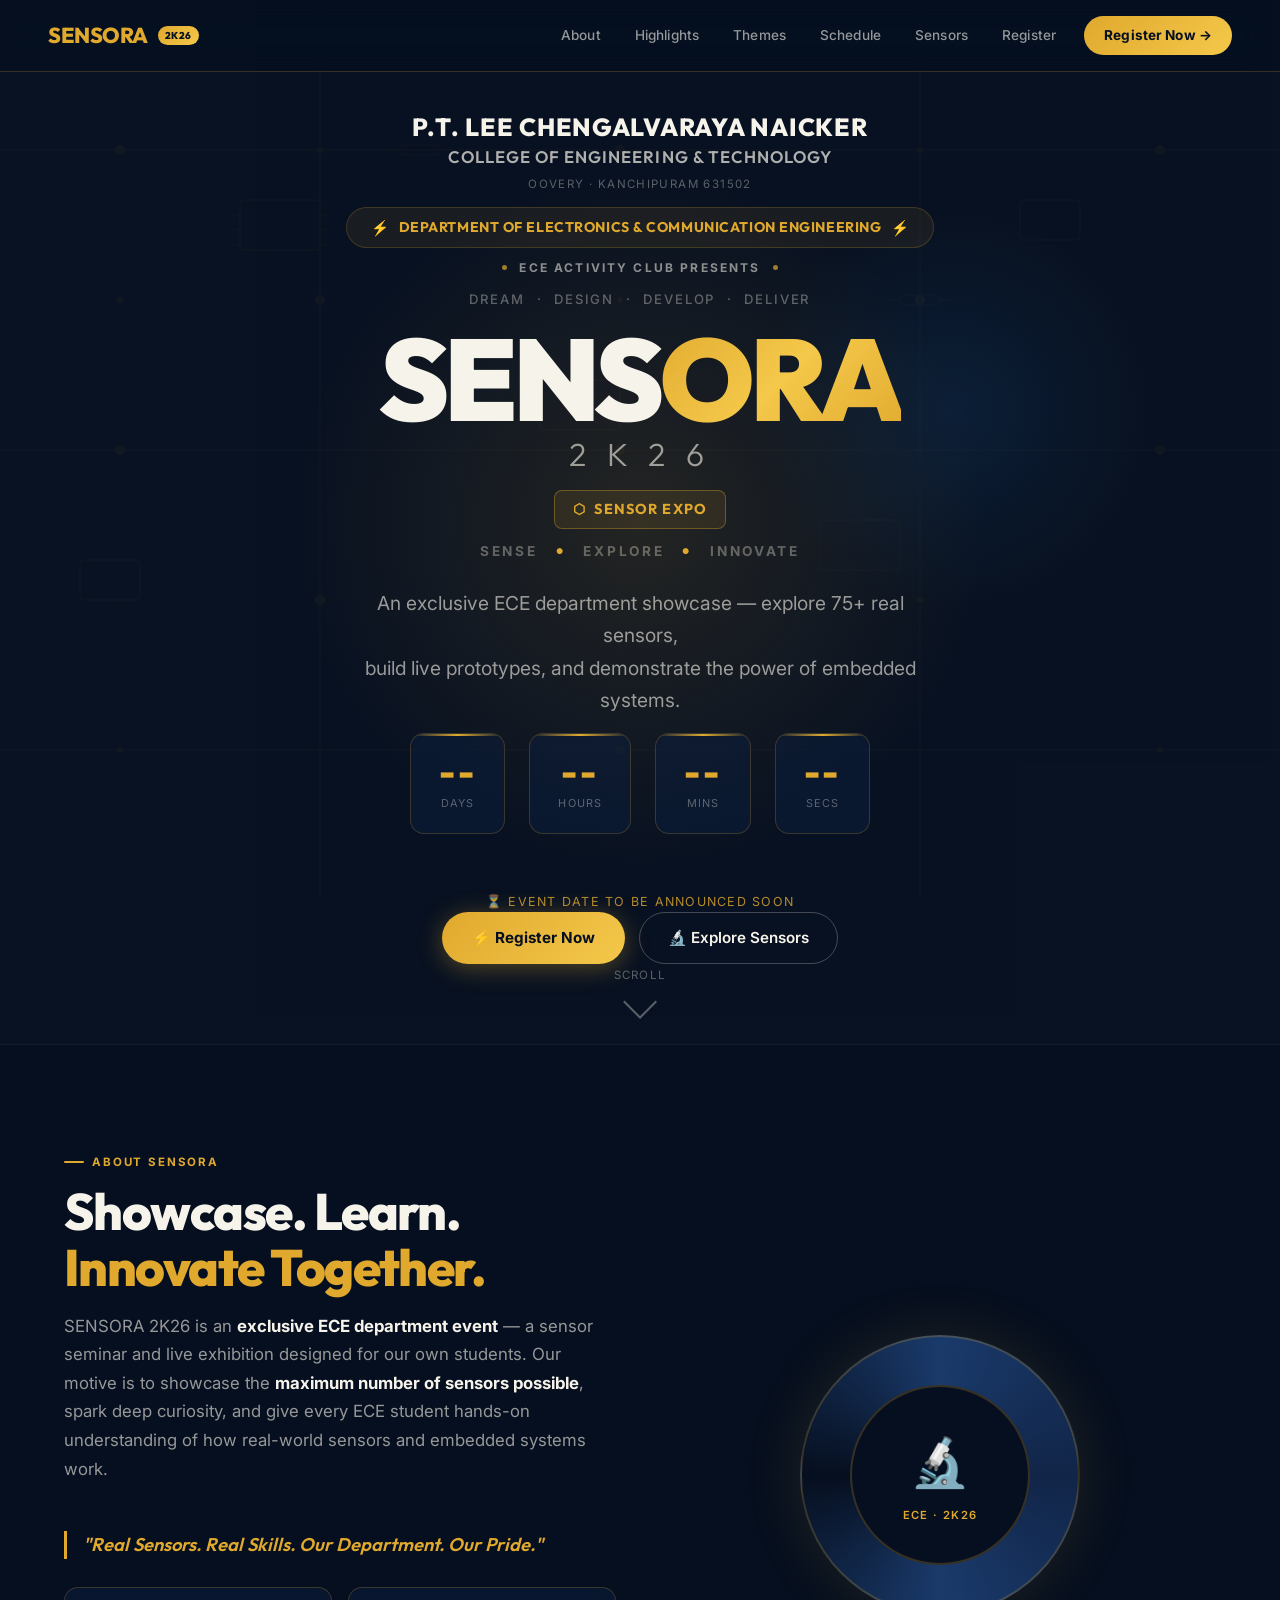
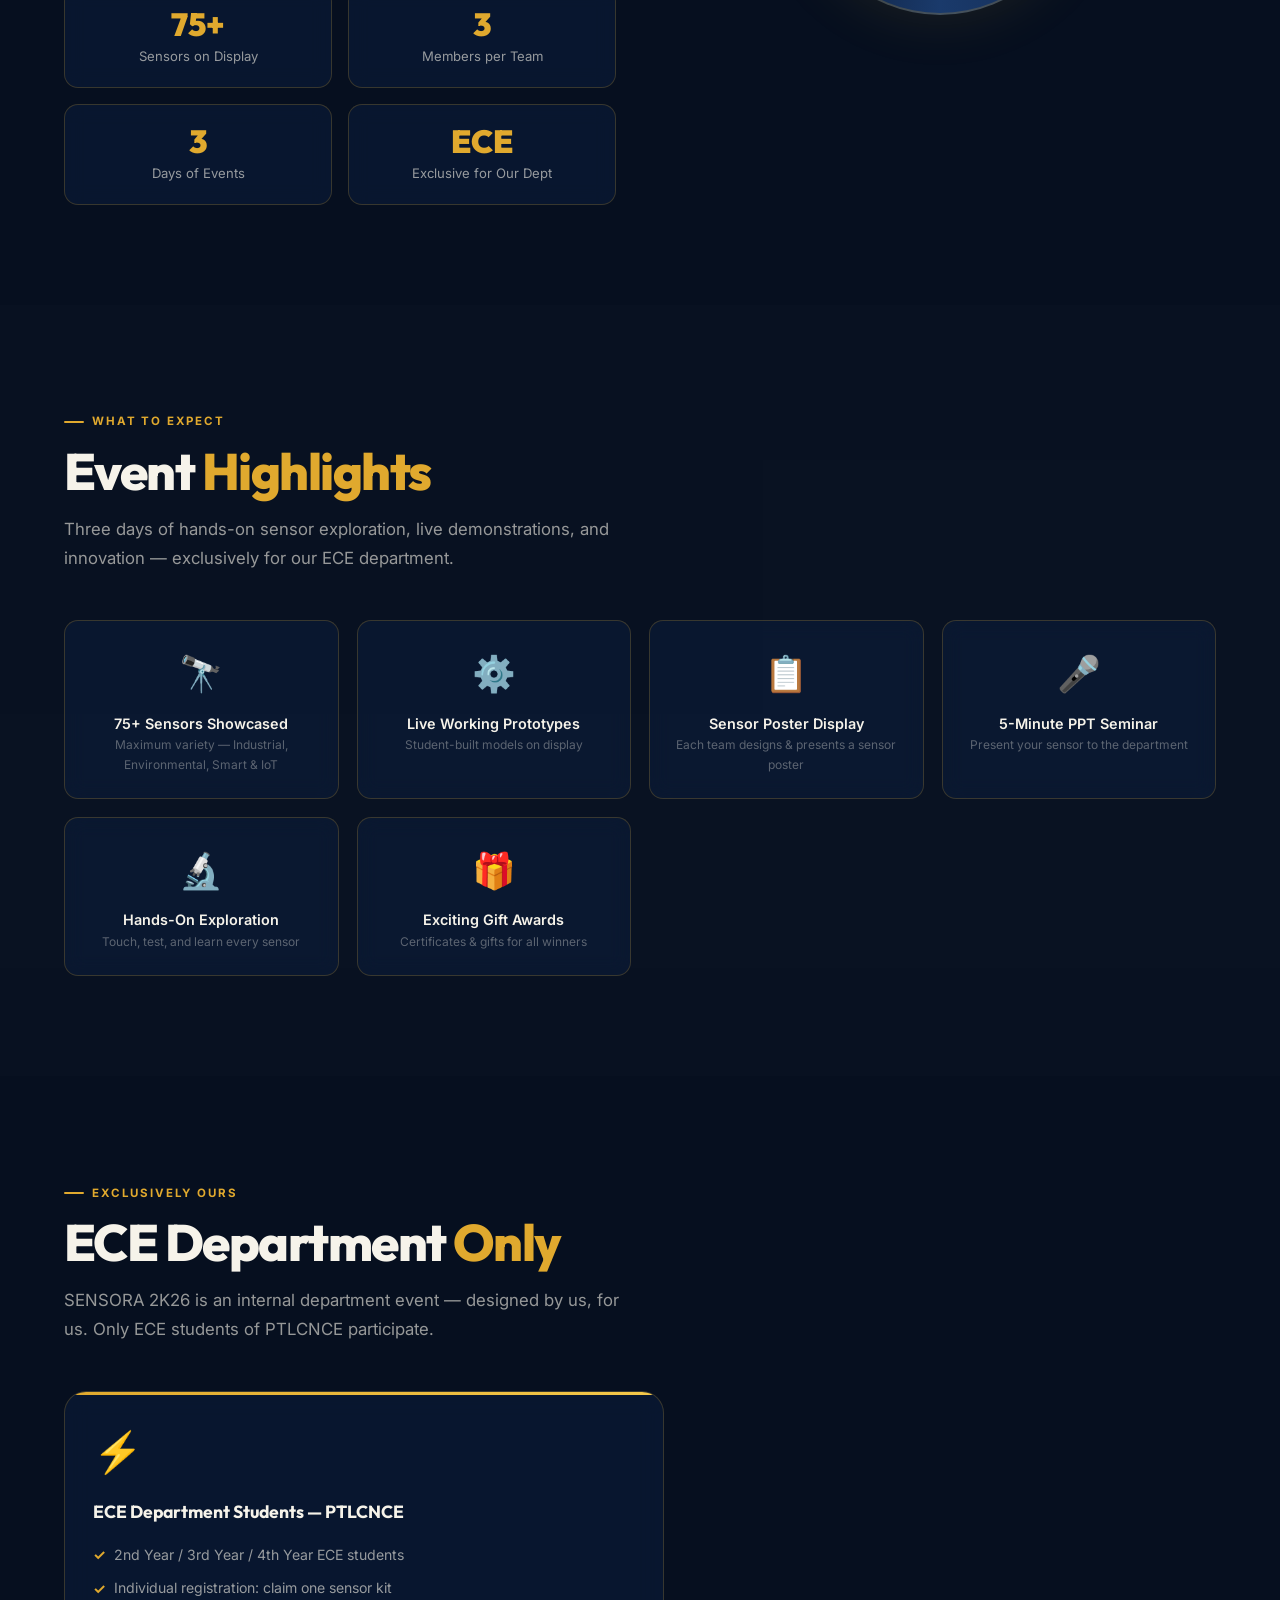
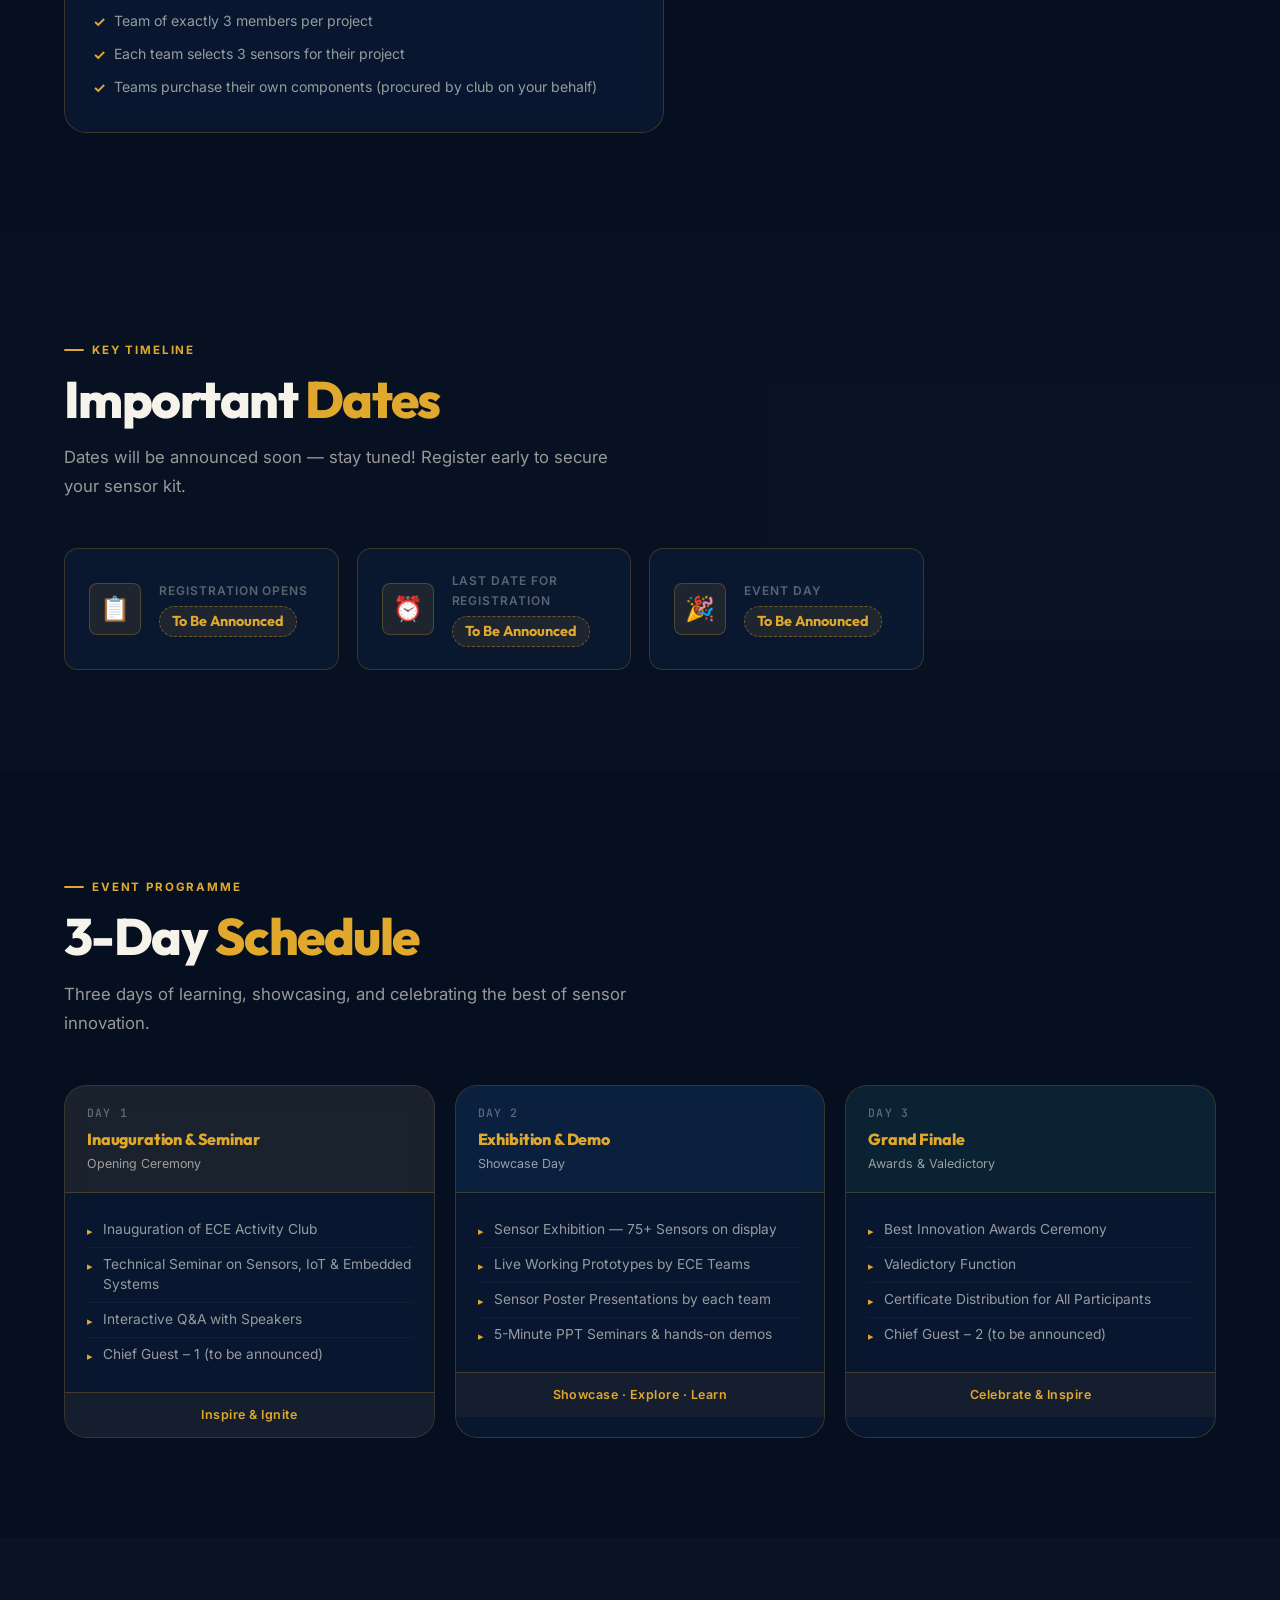
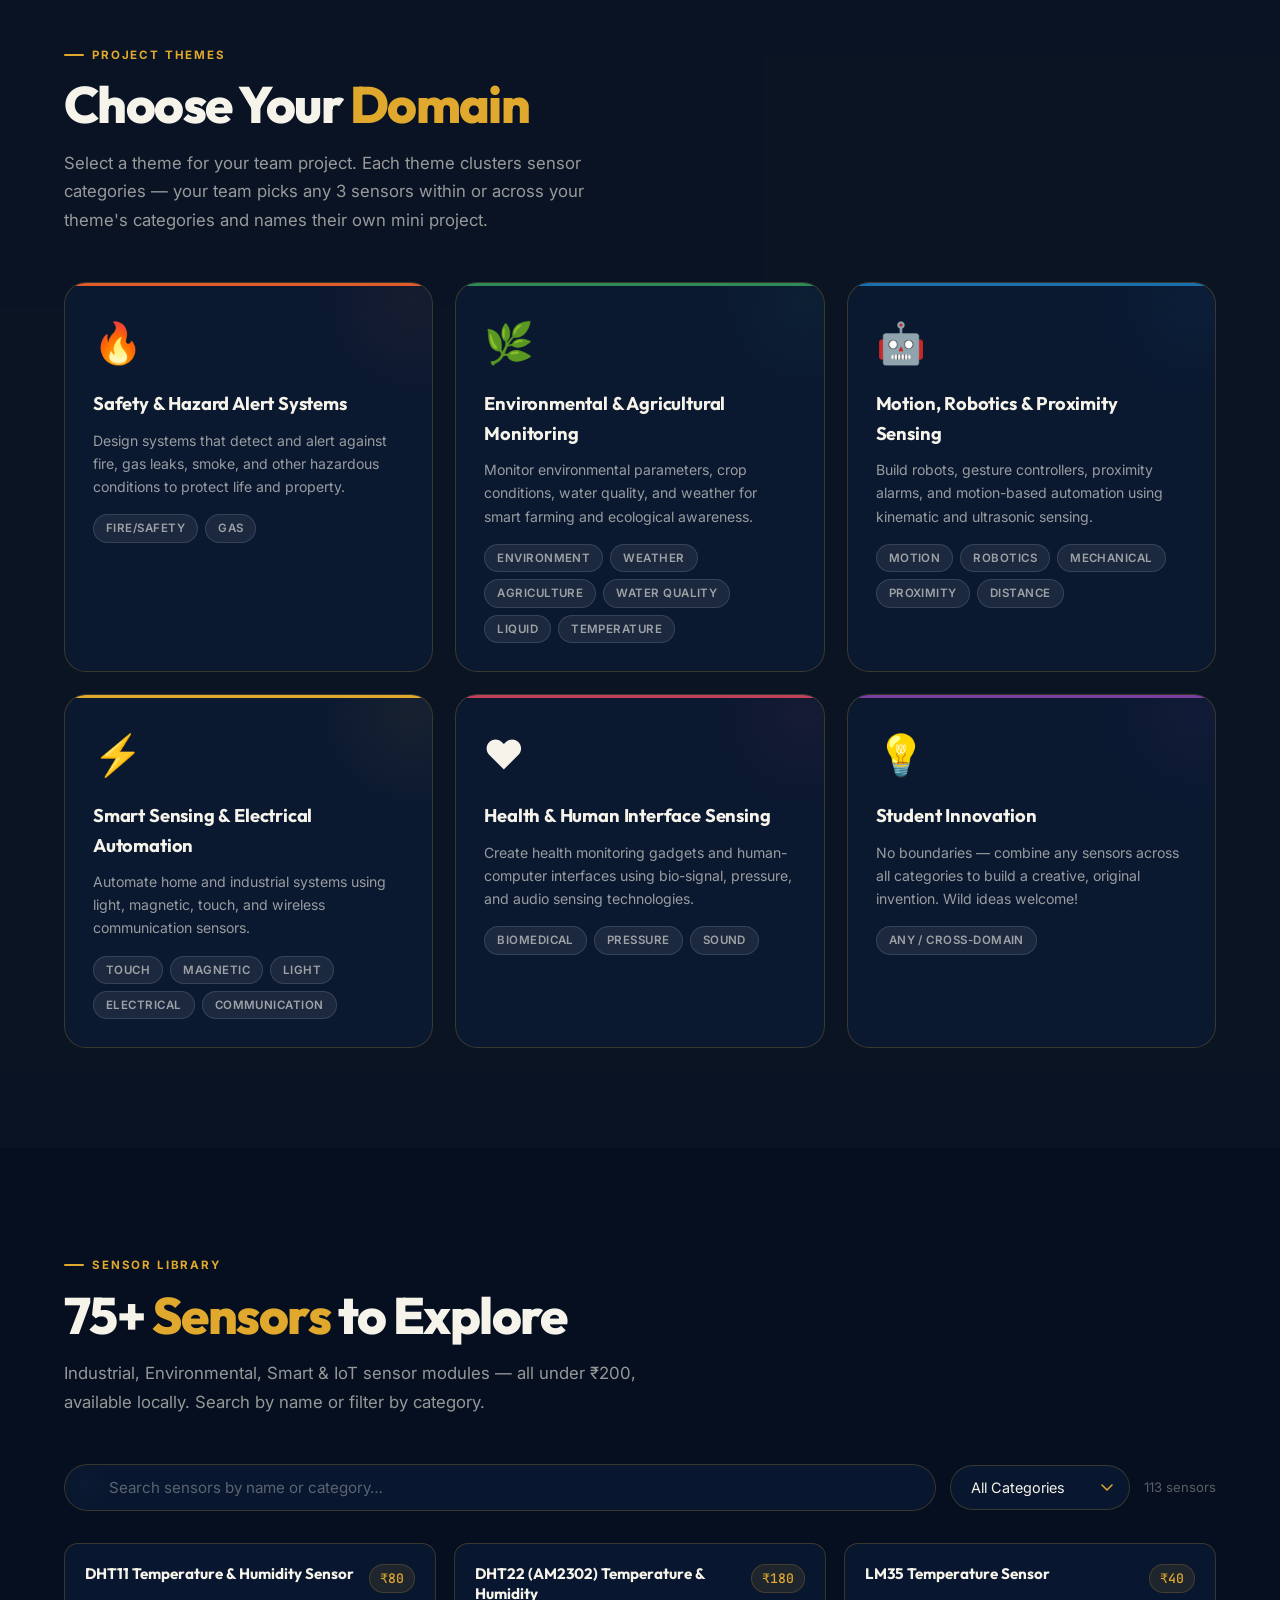
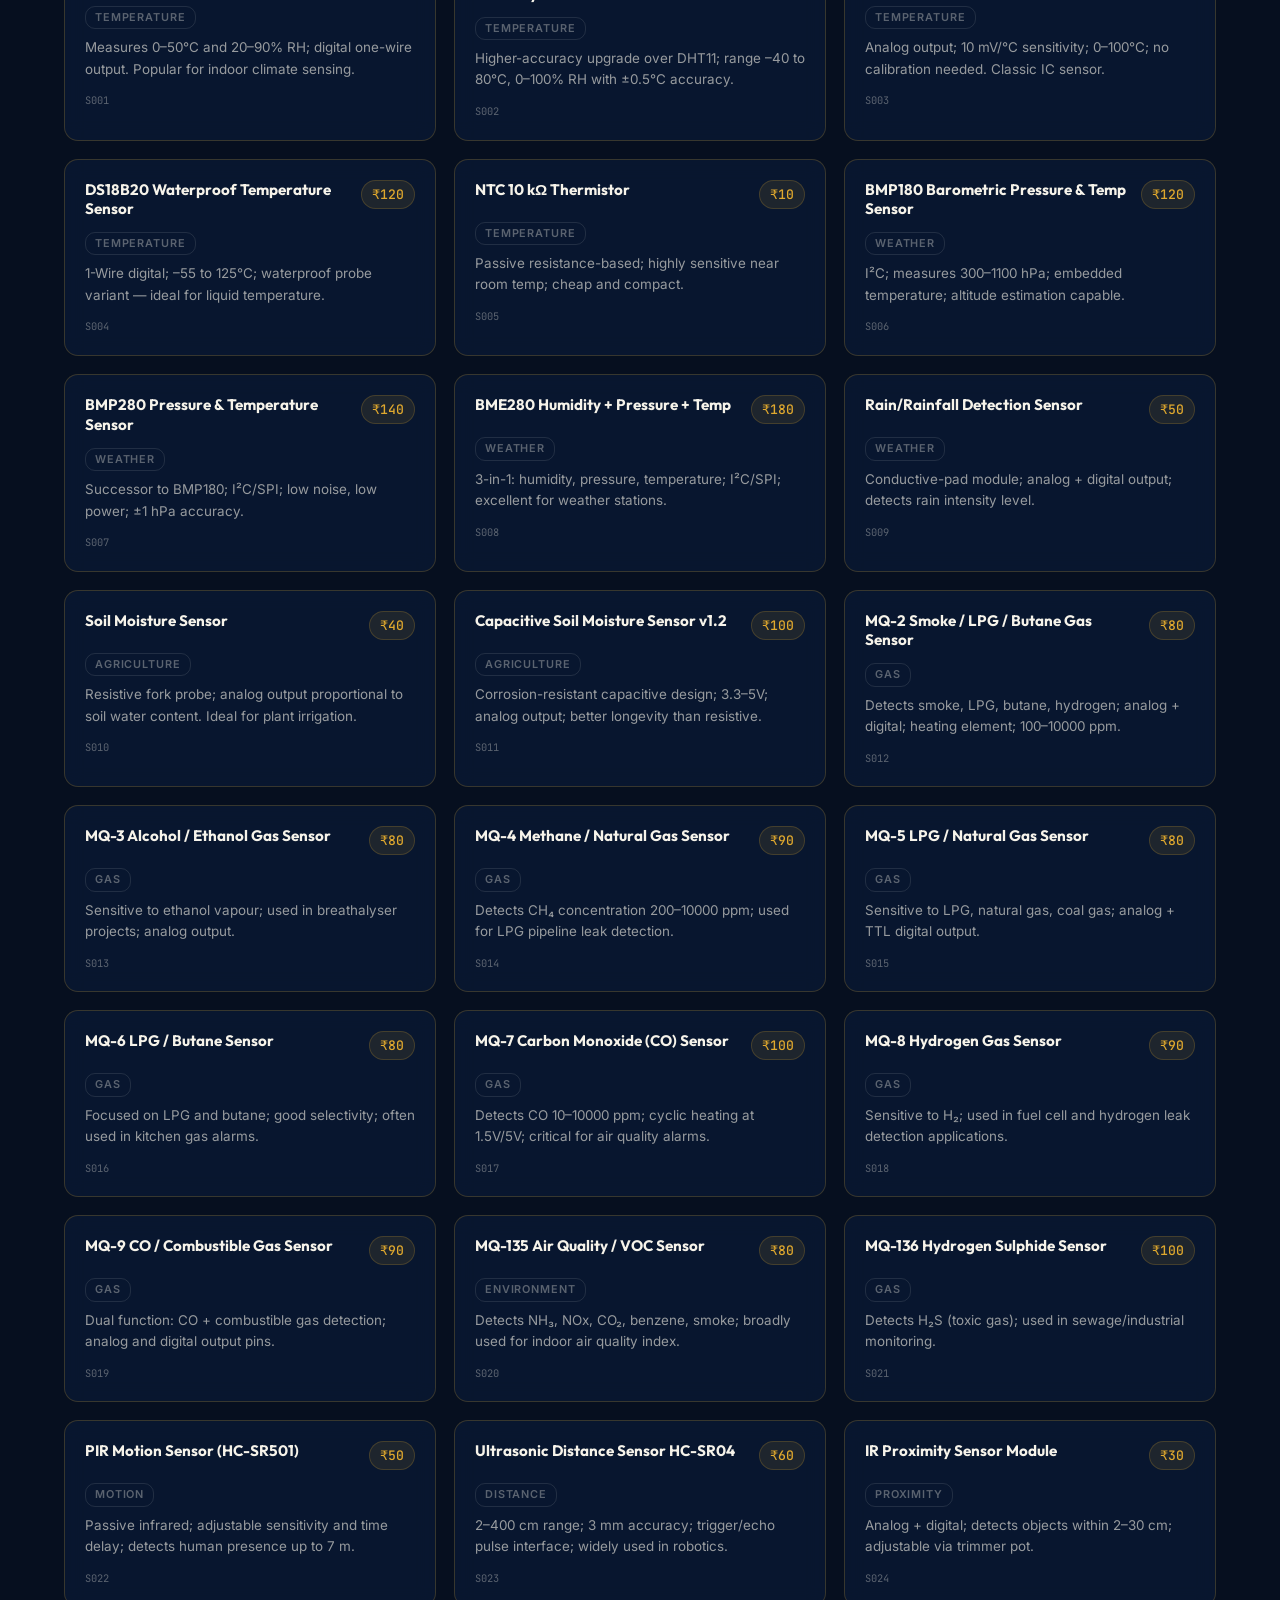
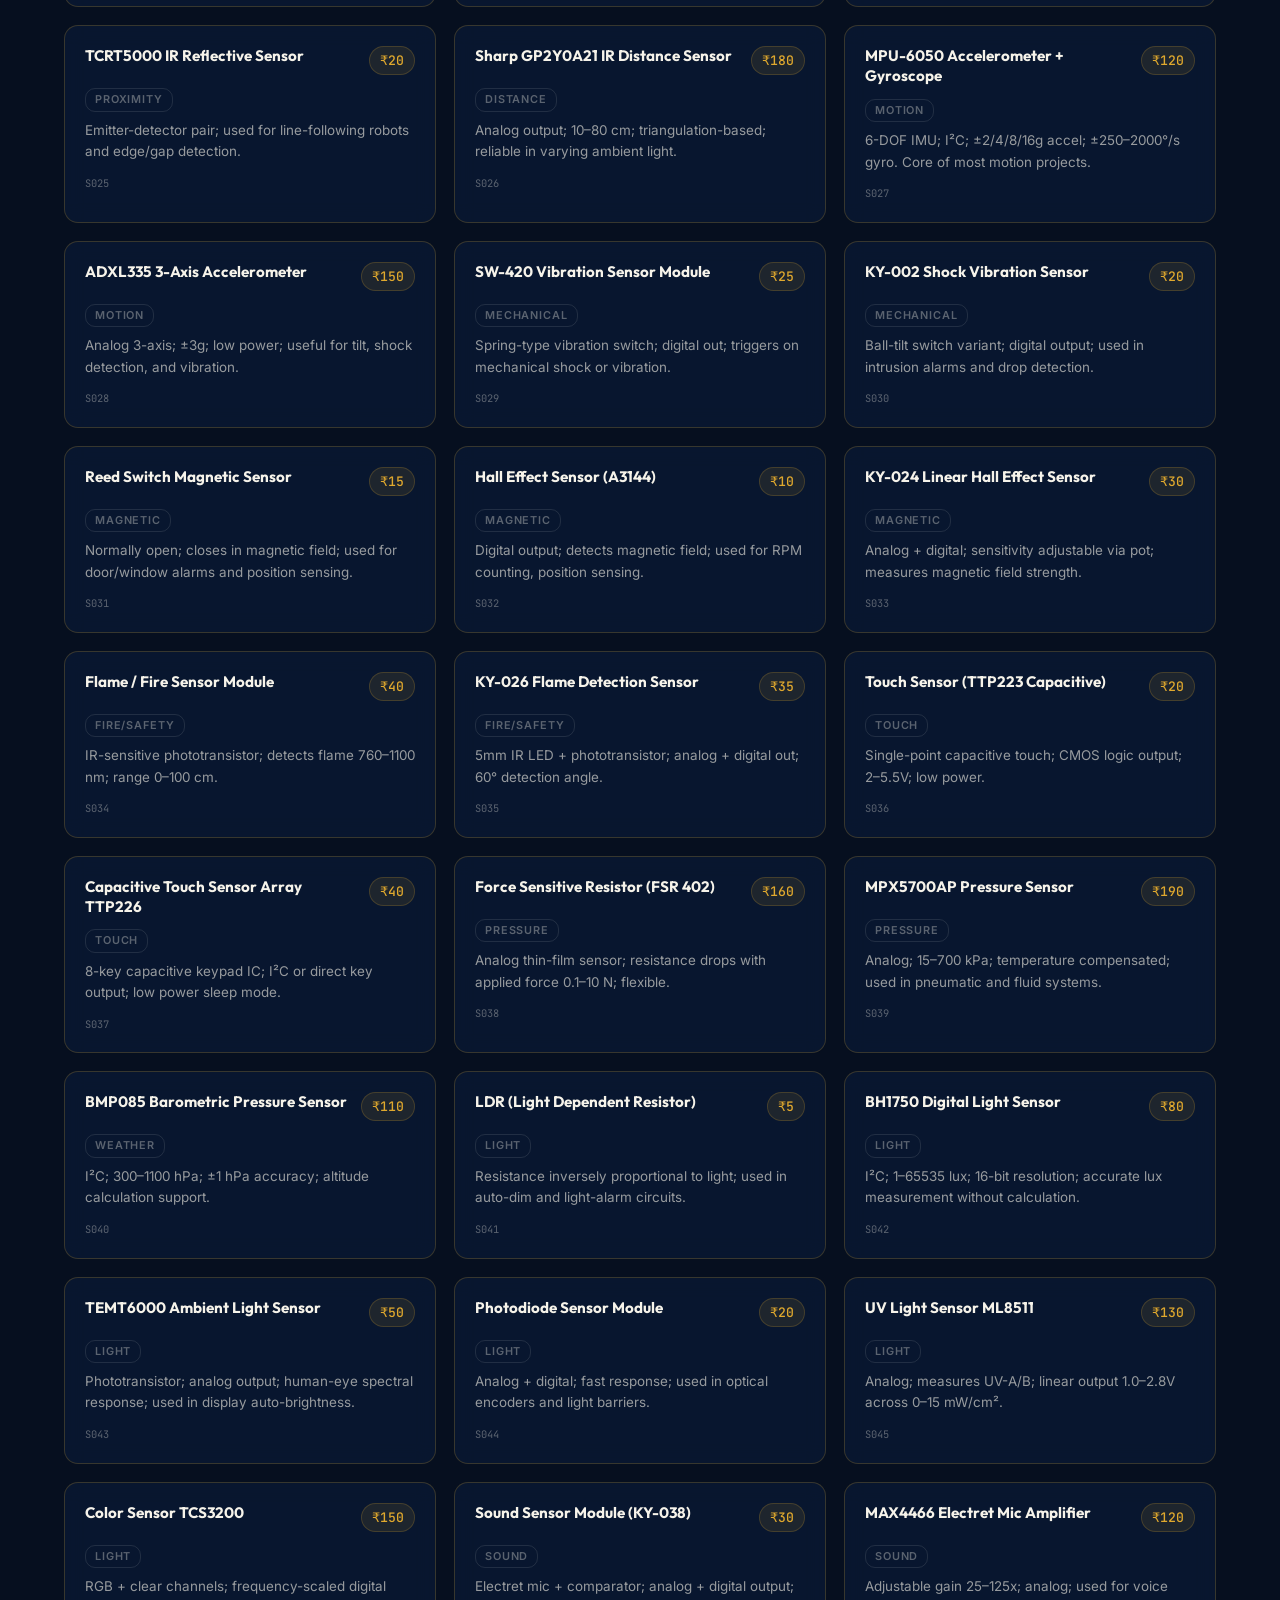
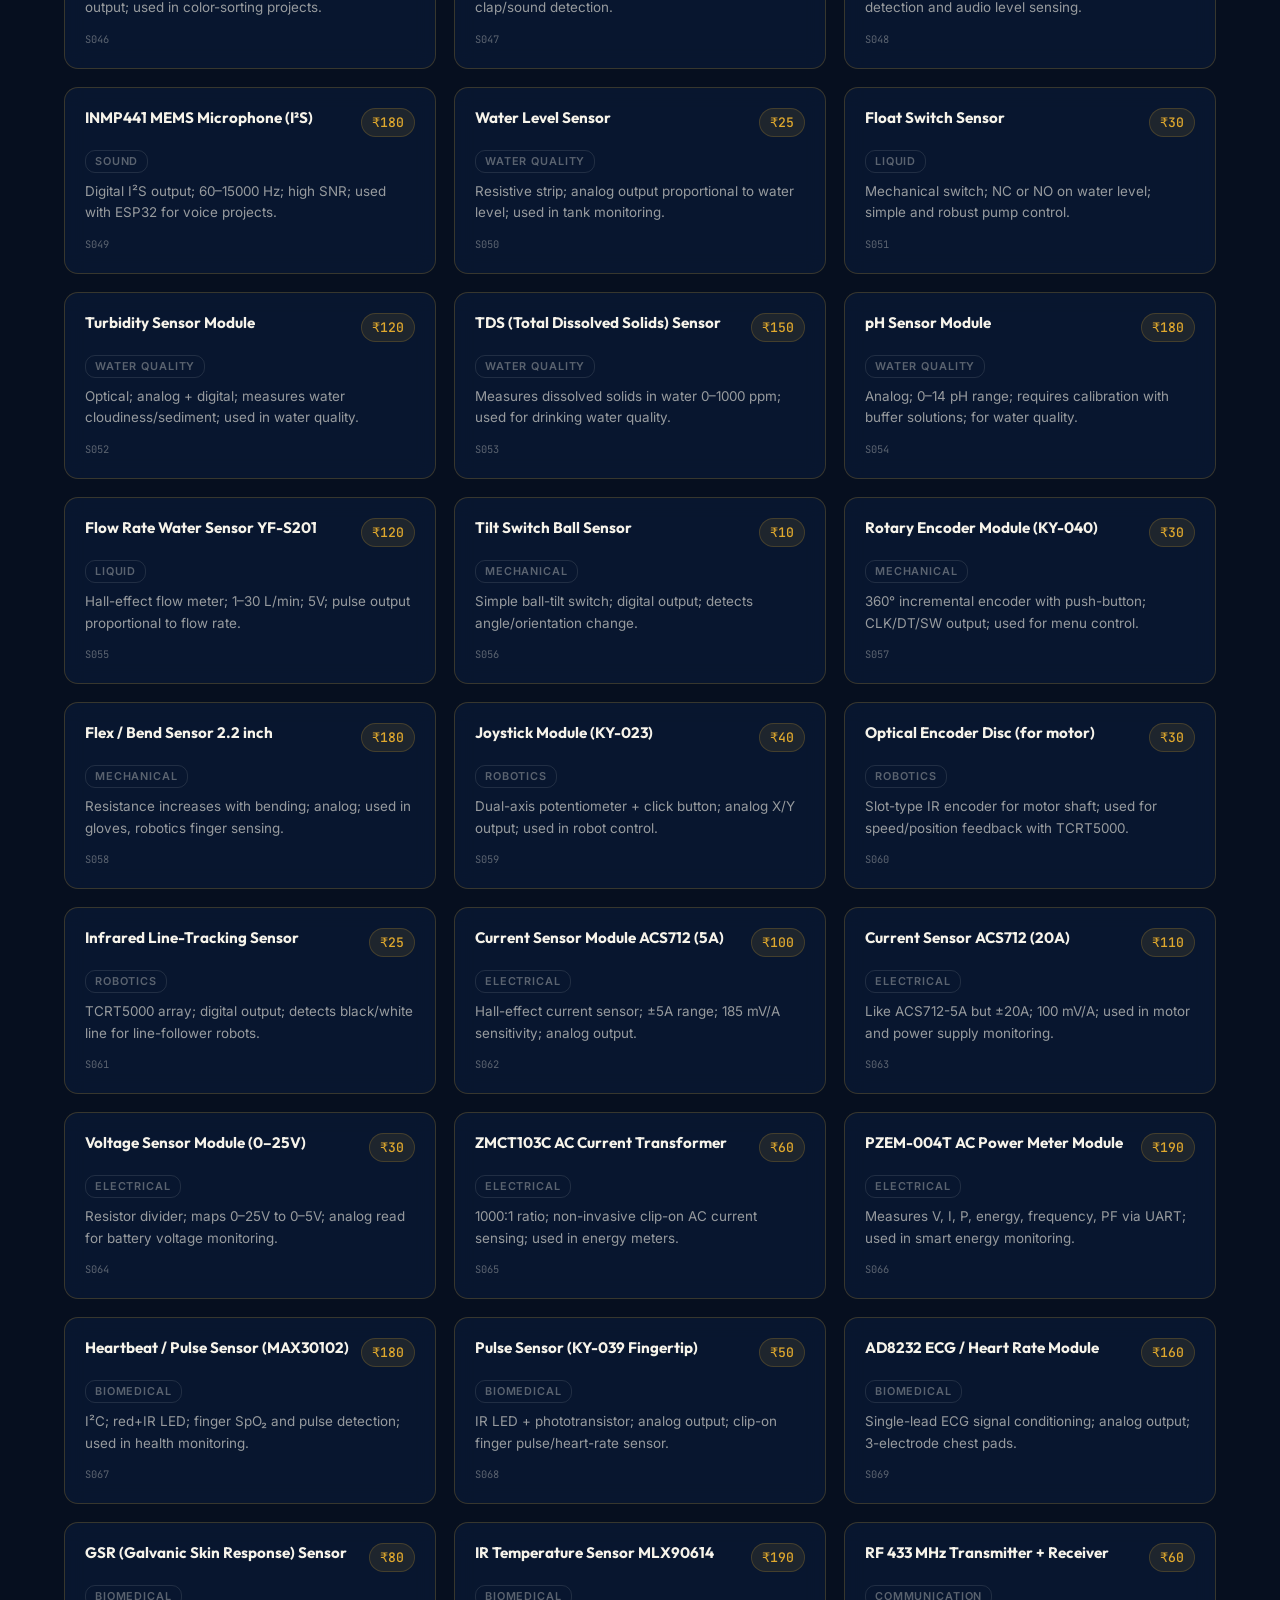
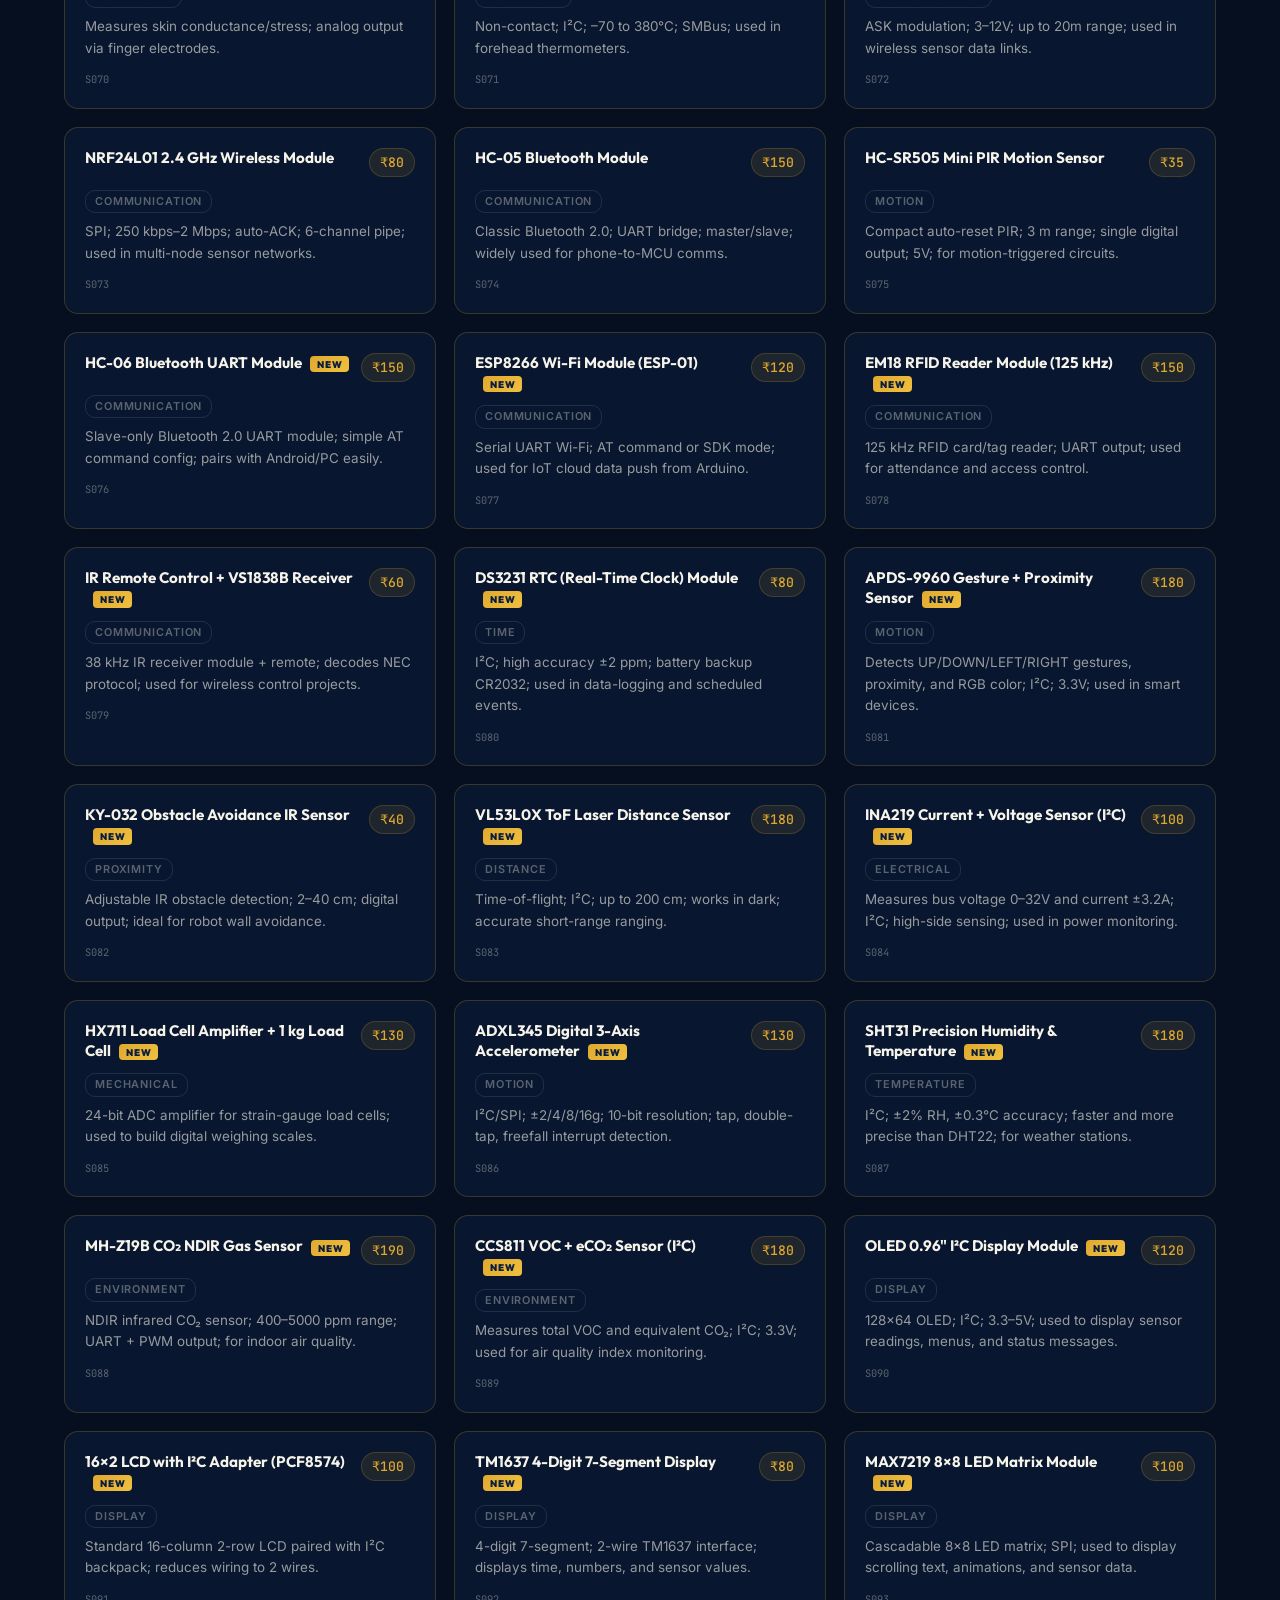
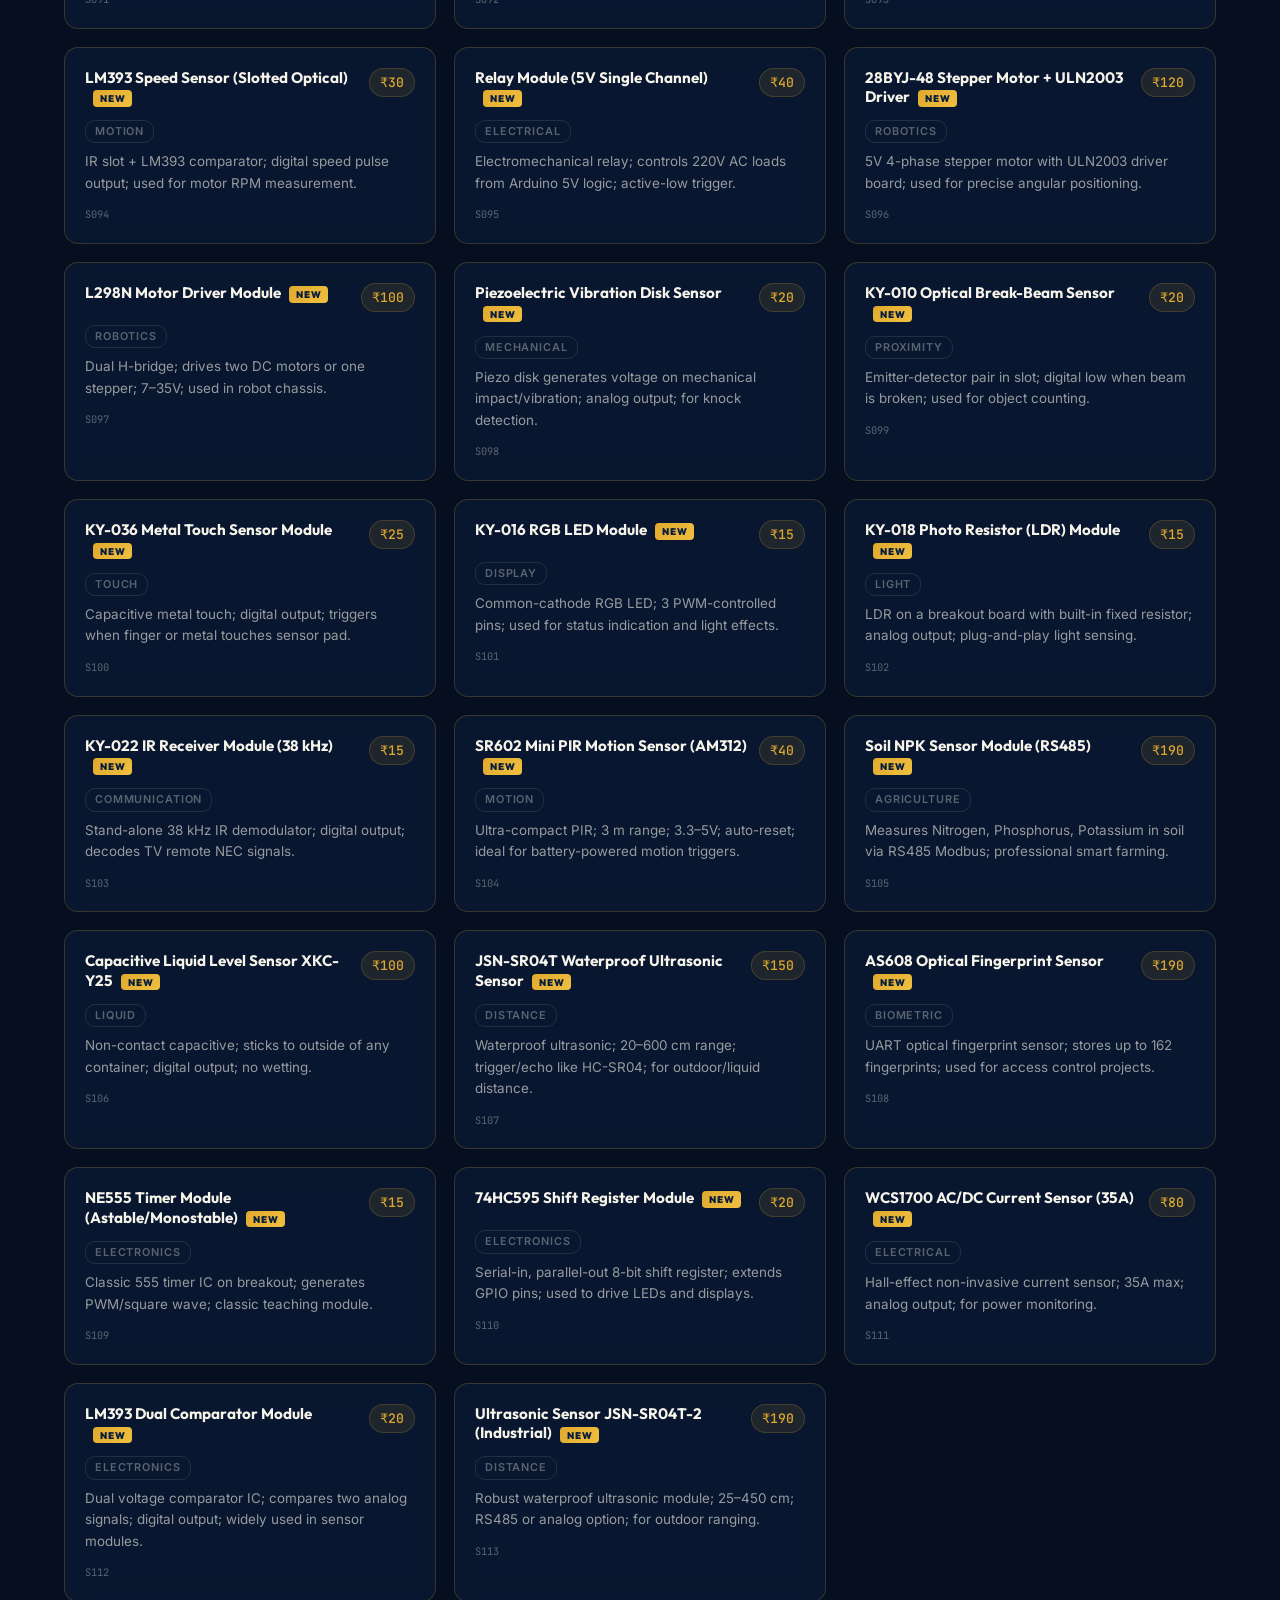
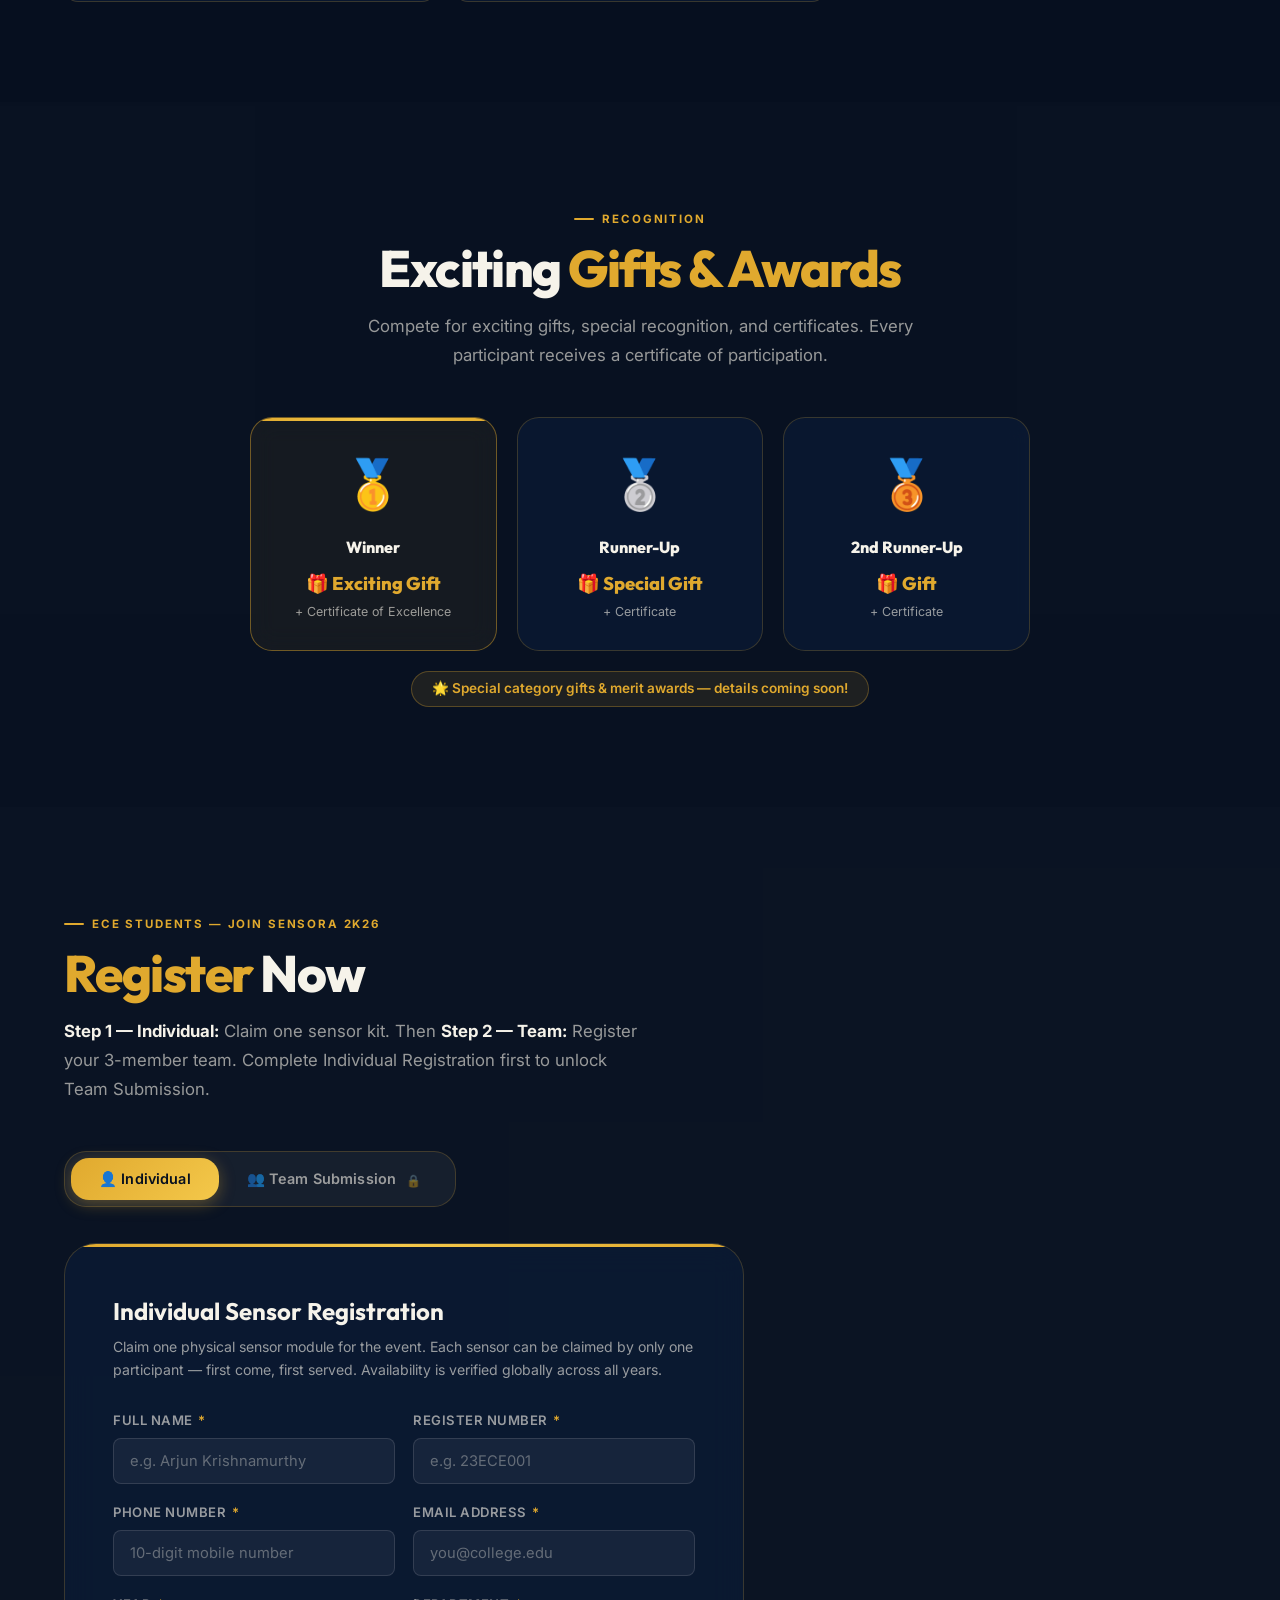
==== index.html @ fa18475d "Add files via upload" ====
<!DOCTYPE html>
<html lang="en">
<head>
  <meta charset="UTF-8" />
  <meta name="viewport" content="width=device-width, initial-scale=1.0" />
  <meta name="description" content="SENSORA 2K26 — Sensor Expo by the ECE Activity Club, P.T. Lee Chengalvaraya Naicker College of Engineering & Technology, Oovery – Kanchipuram. Sense. Explore. Innovate." />
  <meta name="keywords" content="SENSORA 2K26, ECE Activity Club, Sensor Expo, PTLCNCE, Kanchipuram, sensor modules, IoT, embedded systems, ECE fest 2026" />
  <meta name="theme-color" content="#0b1e3d" />
  <meta property="og:title" content="SENSORA 2K26 — Sensor Expo | ECE Activity Club" />
  <meta property="og:description" content="113+ sensors on display. Live demos, expert talks, innovation awards. Sense. Explore. Innovate." />
  <meta property="og:type" content="website" />
  <title>SENSORA 2K26 | Sensor Expo — ECE Activity Club · PTLCNCE</title>
  <link rel="preconnect" href="https://fonts.googleapis.com" />
  <link rel="preconnect" href="https://fonts.gstatic.com" crossorigin />
  <link rel="stylesheet" href="style.css" />
  <link rel="stylesheet" href="sections.css" />
</head>
<body>

<!-- ═══════════════════════════════════════════════════════
     Circuit-Board Background SVG
═══════════════════════════════════════════════════════ -->
<div class="circuit-bg" aria-hidden="true">
  <svg viewBox="0 0 1440 900" preserveAspectRatio="xMidYMid slice" fill="none"
       xmlns="http://www.w3.org/2000/svg">
    <line x1="0" y1="150" x2="1440" y2="150" stroke="#e0a92e" stroke-width="1"/>
    <line x1="0" y1="300" x2="1440" y2="300" stroke="#e0a92e" stroke-width="0.5"/>
    <line x1="0" y1="450" x2="1440" y2="450" stroke="#e0a92e" stroke-width="1"/>
    <line x1="0" y1="600" x2="1440" y2="600" stroke="#e0a92e" stroke-width="0.5"/>
    <line x1="0" y1="750" x2="1440" y2="750" stroke="#e0a92e" stroke-width="1"/>
    <line x1="200" y1="0" x2="200" y2="900" stroke="#e0a92e" stroke-width="0.5"/>
    <line x1="400" y1="0" x2="400" y2="900" stroke="#e0a92e" stroke-width="1"/>
    <line x1="700" y1="0" x2="700" y2="900" stroke="#e0a92e" stroke-width="0.5"/>
    <line x1="1000" y1="0" x2="1000" y2="900" stroke="#e0a92e" stroke-width="1"/>
    <line x1="1240" y1="0" x2="1240" y2="900" stroke="#e0a92e" stroke-width="0.5"/>
    <circle cx="200" cy="150" r="5" fill="#e0a92e"/>
    <circle cx="400" cy="150" r="3" fill="#e0a92e"/>
    <circle cx="700" cy="150" r="5" fill="#e0a92e"/>
    <circle cx="1000" cy="150" r="3" fill="#e0a92e"/>
    <circle cx="1240" cy="150" r="5" fill="#e0a92e"/>
    <circle cx="200" cy="300" r="3" fill="#e0a92e"/>
    <circle cx="400" cy="300" r="5" fill="#e0a92e"/>
    <circle cx="700" cy="300" r="3" fill="#e0a92e"/>
    <circle cx="1000" cy="300" r="5" fill="#e0a92e"/>
    <circle cx="200" cy="450" r="5" fill="#e0a92e"/>
    <circle cx="700" cy="450" r="5" fill="#e0a92e"/>
    <circle cx="1240" cy="450" r="5" fill="#e0a92e"/>
    <circle cx="400" cy="600" r="5" fill="#e0a92e"/>
    <circle cx="1000" cy="600" r="3" fill="#e0a92e"/>
    <circle cx="200" cy="750" r="3" fill="#e0a92e"/>
    <circle cx="700" cy="750" r="5" fill="#e0a92e"/>
    <circle cx="1240" cy="750" r="3" fill="#e0a92e"/>
    <path d="M200 150 L400 300" stroke="#e0a92e" stroke-width="0.5"/>
    <path d="M700 150 L1000 300" stroke="#e0a92e" stroke-width="0.5"/>
    <path d="M1000 450 L1240 600" stroke="#e0a92e" stroke-width="0.5"/>
    <path d="M200 600 L400 750" stroke="#e0a92e" stroke-width="0.5"/>
    <rect x="320" y="200" width="80" height="50" rx="4" stroke="#e0a92e" stroke-width="1" fill="none"/>
    <rect x="620" y="380" width="80" height="50" rx="4" stroke="#e0a92e" stroke-width="1" fill="none"/>
    <rect x="900" y="520" width="80" height="50" rx="4" stroke="#e0a92e" stroke-width="1" fill="none"/>
    <rect x="160" y="560" width="60" height="40" rx="4" stroke="#e0a92e" stroke-width="1" fill="none"/>
    <rect x="1100" y="200" width="60" height="40" rx="4" stroke="#e0a92e" stroke-width="1" fill="none"/>
    <line x1="320" y1="215" x2="310" y2="215" stroke="#e0a92e" stroke-width="0.8"/>
    <line x1="320" y1="230" x2="310" y2="230" stroke="#e0a92e" stroke-width="0.8"/>
    <line x1="320" y1="245" x2="310" y2="245" stroke="#e0a92e" stroke-width="0.8"/>
    <line x1="400" y1="215" x2="410" y2="215" stroke="#e0a92e" stroke-width="0.8"/>
    <line x1="400" y1="230" x2="410" y2="230" stroke="#e0a92e" stroke-width="0.8"/>
    <line x1="400" y1="245" x2="410" y2="245" stroke="#e0a92e" stroke-width="0.8"/>
    <rect x="480" y="145" width="40" height="10" rx="3" stroke="#e0a92e" stroke-width="0.8" fill="none"/>
    <line x1="470" y1="150" x2="480" y2="150" stroke="#e0a92e" stroke-width="0.8"/>
    <line x1="520" y1="150" x2="530" y2="150" stroke="#e0a92e" stroke-width="0.8"/>
    <rect x="980" y="295" width="40" height="10" rx="3" stroke="#e0a92e" stroke-width="0.8" fill="none"/>
    <line x1="970" y1="300" x2="980" y2="300" stroke="#e0a92e" stroke-width="0.8"/>
    <line x1="1020" y1="300" x2="1030" y2="300" stroke="#e0a92e" stroke-width="0.8"/>
  </svg>
</div>

<!-- ═══════════════════════════════════════════════════════
     Navigation
═══════════════════════════════════════════════════════ -->
<nav id="navbar" role="navigation" aria-label="Main navigation">
  <a href="#hero" class="nav-logo" aria-label="SENSORA 2K26 home">
    <span class="logo-s">SENSORA</span>
    <span class="logo-badge">2K26</span>
  </a>

  <div class="nav-links" role="menubar">
    <a href="#about"        data-section="about"        role="menuitem">About</a>
    <a href="#highlights"   data-section="highlights"   role="menuitem">Highlights</a>
    <a href="#themes"       data-section="themes"       role="menuitem">Themes</a>
    <a href="#schedule"     data-section="schedule"     role="menuitem">Schedule</a>
    <a href="#catalog"      data-section="catalog"      role="menuitem">Sensors</a>
    <a href="#registration" data-section="registration" role="menuitem">Register</a>
    <a href="#registration" class="nav-cta"             role="menuitem">Register Now →</a>
  </div>

  <button class="hamburger" id="hamburger" aria-label="Open menu" aria-expanded="false">
    <span></span><span></span><span></span>
  </button>
</nav>

<!-- Mobile Menu -->
<div id="mobile-menu" role="menu" aria-label="Mobile navigation">
  <a href="#about"        data-section="about"        role="menuitem">About</a>
  <a href="#highlights"   data-section="highlights"   role="menuitem">Highlights</a>
  <a href="#themes"       data-section="themes"       role="menuitem">Themes</a>
  <a href="#schedule"     data-section="schedule"     role="menuitem">Schedule</a>
  <a href="#catalog"      data-section="catalog"      role="menuitem">Sensor Catalog</a>
  <a href="#registration" data-section="registration" role="menuitem">Register</a>
</div>

<!-- ═══════════════════════════════════════════════════════
     HERO
═══════════════════════════════════════════════════════ -->
<section id="hero" aria-label="SENSORA 2K26 Hero">
  <div class="hero-glow"   aria-hidden="true"></div>
  <div class="hero-glow-2" aria-hidden="true"></div>

  <!-- College Identity Block -->
  <div class="hero-college-block">
    <div class="hero-college-name">P.T. Lee Chengalvaraya Naicker</div>
    <div class="hero-college-sub">College of Engineering &amp; Technology</div>
    <div class="hero-college-addr">Oovery · Kanchipuram 631502</div>
    <div class="hero-dept-strip">
      <span class="hero-dept-icon">⚡</span>
      <span class="hero-dept-name">Department of Electronics &amp; Communication Engineering</span>
      <span class="hero-dept-icon">⚡</span>
    </div>
    <div class="hero-club-badge">
      <span class="club-dot"></span>
      ECE Activity Club Presents
      <span class="club-dot"></span>
    </div>
  </div>

  <div class="hero-tagline-motto">Dream &nbsp;·&nbsp; Design &nbsp;·&nbsp; Develop &nbsp;·&nbsp; Deliver</div>

  <h1 class="hero-title">
    <span class="t-white">SENS</span><span class="t-gold">ORA</span>
    <span class="hero-year">2 K 2 6</span>
  </h1>

  <div class="hero-expo-badge">⬡ &nbsp;Sensor Expo</div>

  <div class="hero-sense-bar" aria-label="Event tagline">
    <span>Sense</span>
    <span class="dot-sep">●</span>
    <span>Explore</span>
    <span class="dot-sep">●</span>
    <span>Innovate</span>
  </div>

  <p class="hero-subtitle">
    An exclusive ECE department showcase — explore 75+ real sensors,<br>
    build live prototypes, and demonstrate the power of embedded systems.
  </p>

  <!-- Countdown Timer -->
  <div class="countdown" aria-label="Countdown to fest day" role="timer">
    <div class="cd-box">
      <span class="cd-num" id="cd-days">--</span>
      <div class="cd-label">Days</div>
    </div>
    <div class="cd-box">
      <span class="cd-num" id="cd-hours">--</span>
      <div class="cd-label">Hours</div>
    </div>
    <div class="cd-box">
      <span class="cd-num" id="cd-mins">--</span>
      <div class="cd-label">Mins</div>
    </div>
    <div class="cd-box">
      <span class="cd-num" id="cd-secs">--</span>
      <div class="cd-label">Secs</div>
    </div>
  </div>

  <div class="hero-btns">
    <a href="#registration" class="btn-primary" id="hero-register-btn">
      ⚡ Register Now
    </a>
    <a href="#catalog" class="btn-secondary" id="hero-explore-btn">
      🔬 Explore Sensors
    </a>
  </div>

  <div class="scroll-hint" aria-hidden="true">
    <span>Scroll</span>
    <div class="scroll-arrow"></div>
  </div>
</section>

<!-- ═══════════════════════════════════════════════════════
     ABOUT SENSORA
═══════════════════════════════════════════════════════ -->
<section id="about" aria-labelledby="about-title">
  <div class="section-inner">
    <div class="about-grid">
      <div>
        <div class="section-label">About SENSORA</div>
        <h2 class="section-title reveal" id="about-title">
          Showcase. Learn.<br><span>Innovate Together.</span>
        </h2>
        <p class="section-sub reveal reveal-delay-1">
          SENSORA 2K26 is an <strong style="color:var(--cream);">exclusive ECE department event</strong> — a sensor seminar and live exhibition designed for our own students. Our motive is to showcase the <strong style="color:var(--cream);">maximum number of sensors possible</strong>, spark deep curiosity, and give every ECE student hands-on understanding of how real-world sensors and embedded systems work.
        </p>

        <div class="about-quote reveal reveal-delay-2">
          "Real Sensors. Real Skills. Our Department. Our Pride."
        </div>

        <div class="about-stats" style="margin-top:28px;">
          <div class="stat-card reveal reveal-delay-1">
            <span class="stat-num">75+</span>
            <div class="stat-desc">Sensors on Display</div>
          </div>
          <div class="stat-card reveal reveal-delay-2">
            <span class="stat-num">3</span>
            <div class="stat-desc">Members per Team</div>
          </div>
          <div class="stat-card reveal reveal-delay-3">
            <span class="stat-num">3</span>
            <div class="stat-desc">Days of Events</div>
          </div>
          <div class="stat-card reveal reveal-delay-4">
            <span class="stat-num">ECE</span>
            <div class="stat-desc">Exclusive for Our Dept</div>
          </div>
        </div>
      </div>

      <div class="about-visual reveal">
        <div class="chip-diagram" aria-hidden="true">
          <div class="chip-diagram-inner">
            <div class="chip-icon">🔬</div>
            <div class="chip-label">ECE · 2K26</div>
          </div>
        </div>
      </div>
    </div>
  </div>
</section>

<!-- ═══════════════════════════════════════════════════════
     HIGHLIGHTS
═══════════════════════════════════════════════════════ -->
<section id="highlights" aria-labelledby="highlights-title">
  <div class="section-inner">
    <div class="section-label">What to Expect</div>
    <h2 class="section-title reveal" id="highlights-title">
      Event <span>Highlights</span>
    </h2>
    <p class="section-sub reveal reveal-delay-1">
      Three days of hands-on sensor exploration, live demonstrations, and innovation — exclusively for our ECE department.
    </p>

    <div class="highlights-grid">
      <div class="highlight-card reveal">
        <span class="highlight-icon">🔭</span>
        <div class="highlight-text">75+ Sensors Showcased<br><small style="font-weight:400;color:var(--text-subtle);">Maximum variety — Industrial, Environmental, Smart &amp; IoT</small></div>
      </div>
      <div class="highlight-card reveal reveal-delay-1">
        <span class="highlight-icon">⚙️</span>
        <div class="highlight-text">Live Working Prototypes<br><small style="font-weight:400;color:var(--text-subtle);">Student-built models on display</small></div>
      </div>
      <div class="highlight-card reveal reveal-delay-2">
        <span class="highlight-icon">📋</span>
        <div class="highlight-text">Sensor Poster Display<br><small style="font-weight:400;color:var(--text-subtle);">Each team designs &amp; presents a sensor poster</small></div>
      </div>
      <div class="highlight-card reveal reveal-delay-3">
        <span class="highlight-icon">🎤</span>
        <div class="highlight-text">5-Minute PPT Seminar<br><small style="font-weight:400;color:var(--text-subtle);">Present your sensor to the department</small></div>
      </div>
      <div class="highlight-card reveal reveal-delay-4">
        <span class="highlight-icon">🔬</span>
        <div class="highlight-text">Hands-On Exploration<br><small style="font-weight:400;color:var(--text-subtle);">Touch, test, and learn every sensor</small></div>
      </div>
      <div class="highlight-card reveal">
        <span class="highlight-icon">🎁</span>
        <div class="highlight-text">Exciting Gift Awards<br><small style="font-weight:400;color:var(--text-subtle);">Certificates &amp; gifts for all winners</small></div>
      </div>
    </div>
  </div>
</section>

<!-- ═══════════════════════════════════════════════════════
     WHO CAN PARTICIPATE
═══════════════════════════════════════════════════════ -->
<section id="participate" aria-labelledby="participate-title">
  <div class="section-inner">
    <div class="section-label">Exclusively Ours</div>
    <h2 class="section-title reveal" id="participate-title">
      ECE Department <span>Only</span>
    </h2>
    <p class="section-sub reveal reveal-delay-1">
      SENSORA 2K26 is an internal department event — designed by us, for us. Only ECE students of PTLCNCE participate.
    </p>

    <div class="participate-grid" style="grid-template-columns:1fr;max-width:600px;">
      <div class="participate-card reveal">
        <span class="participate-icon">⚡</span>
        <div class="participate-title">ECE Department Students — PTLCNCE</div>
        <ul class="participate-list">
          <li>2nd Year / 3rd Year / 4th Year ECE students</li>
          <li>Individual registration: claim one sensor kit</li>
          <li>Team of exactly 3 members per project</li>
          <li>Each team selects 3 sensors for their project</li>
          <li>Teams purchase their own components (procured by club on your behalf)</li>
        </ul>
      </div>
    </div>
  </div>
</section>

<!-- ═══════════════════════════════════════════════════════
     IMPORTANT DATES
═══════════════════════════════════════════════════════ -->
<section id="dates" aria-labelledby="dates-title">
  <div class="section-inner">
    <div class="section-label">Key Timeline</div>
    <h2 class="section-title reveal" id="dates-title">
      Important <span>Dates</span>
    </h2>
    <p class="section-sub reveal reveal-delay-1">
      Dates will be announced soon — stay tuned! Register early to secure your sensor kit.
    </p>

    <div class="dates-grid">
      <div class="date-card reveal">
        <div class="date-icon-wrap">📋</div>
        <div class="date-info">
          <div class="date-label">Registration Opens</div>
          <div class="date-value tbd">To Be Announced</div>
        </div>
      </div>
      <div class="date-card reveal reveal-delay-1">
        <div class="date-icon-wrap">⏰</div>
        <div class="date-info">
          <div class="date-label">Last Date for Registration</div>
          <div class="date-value tbd">To Be Announced</div>
        </div>
      </div>
      <div class="date-card reveal reveal-delay-2">
        <div class="date-icon-wrap">🎉</div>
        <div class="date-info">
          <div class="date-label">Event Day</div>
          <div class="date-value tbd">To Be Announced</div>
        </div>
      </div>
    </div>
  </div>
</section>

<!-- ═══════════════════════════════════════════════════════
     3-DAY SCHEDULE
═══════════════════════════════════════════════════════ -->
<section id="schedule" aria-labelledby="schedule-title">
  <div class="section-inner">
    <div class="section-label">Event Programme</div>
    <h2 class="section-title reveal" id="schedule-title">
      3-Day <span>Schedule</span>
    </h2>
    <p class="section-sub reveal reveal-delay-1">
      Three days of learning, showcasing, and celebrating the best of sensor innovation.
    </p>

    <div class="schedule-grid">

      <!-- Day 1 -->
      <div class="day-card reveal">
        <div class="day-header day1">
          <div class="day-num">Day 1</div>
          <div class="day-title">Inauguration &amp; Seminar</div>
          <div class="day-subtitle">Opening Ceremony</div>
        </div>
        <div class="day-body">
          <ul class="day-items">
            <li>Inauguration of ECE Activity Club</li>
            <li>Technical Seminar on Sensors, IoT &amp; Embedded Systems</li>
            <li>Interactive Q&amp;A with Speakers</li>
            <li>Chief Guest – 1 (to be announced)</li>
          </ul>
        </div>
        <div class="day-footer">Inspire &amp; Ignite</div>
      </div>

      <!-- Day 2 -->
      <div class="day-card reveal reveal-delay-1">
        <div class="day-header day2">
          <div class="day-num">Day 2</div>
          <div class="day-title">Exhibition &amp; Demo</div>
          <div class="day-subtitle">Showcase Day</div>
        </div>
        <div class="day-body">
          <ul class="day-items">
            <li>Sensor Exhibition — 75+ Sensors on display</li>
            <li>Live Working Prototypes by ECE Teams</li>
            <li>Sensor Poster Presentations by each team</li>
            <li>5-Minute PPT Seminars &amp; hands-on demos</li>
          </ul>
        </div>
        <div class="day-footer">Showcase · Explore · Learn</div>
      </div>

      <!-- Day 3 -->
      <div class="day-card reveal reveal-delay-2">
        <div class="day-header day3">
          <div class="day-num">Day 3</div>
          <div class="day-title">Grand Finale</div>
          <div class="day-subtitle">Awards &amp; Valedictory</div>
        </div>
        <div class="day-body">
          <ul class="day-items">
            <li>Best Innovation Awards Ceremony</li>
            <li>Valedictory Function</li>
            <li>Certificate Distribution for All Participants</li>
            <li>Chief Guest – 2 (to be announced)</li>
          </ul>
        </div>
        <div class="day-footer">Celebrate &amp; Inspire</div>
      </div>

    </div>
  </div>
</section>

<!-- ═══════════════════════════════════════════════════════
     THEMES
═══════════════════════════════════════════════════════ -->
<section id="themes" aria-labelledby="themes-title">
  <div class="section-inner">
    <div class="section-label">Project Themes</div>
    <h2 class="section-title reveal" id="themes-title">
      Choose Your <span>Domain</span>
    </h2>
    <p class="section-sub reveal reveal-delay-1">
      Select a theme for your team project. Each theme clusters sensor categories — your team picks any 3 sensors within or across your theme's categories and names their own mini project.
    </p>

    <div class="themes-grid" id="themes-grid">
      <!-- Populated by app.js -->
    </div>
  </div>
</section>

<!-- ═══════════════════════════════════════════════════════
     SENSOR CATALOG
═══════════════════════════════════════════════════════ -->
<section id="catalog" aria-labelledby="catalog-title">
  <div class="section-inner">
    <div class="section-label">Sensor Library</div>
    <h2 class="section-title reveal" id="catalog-title">
      75+ <span>Sensors</span> to Explore
    </h2>
    <p class="section-sub reveal reveal-delay-1">
      Industrial, Environmental, Smart &amp; IoT sensor modules — all under ₹200, available locally. Search by name or filter by category.
    </p>

    <div class="catalog-controls reveal reveal-delay-2">
      <div class="search-wrap">
        <span class="search-icon" aria-hidden="true">🔍</span>
        <input
          type="search"
          id="sensor-search"
          placeholder="Search sensors by name or category…"
          aria-label="Search sensors"
          autocomplete="off"
          spellcheck="false"
        />
      </div>
      <select id="category-filter" aria-label="Filter by category">
        <option value="">All Categories</option>
      </select>
      <span class="catalog-count" id="catalog-count" aria-live="polite">75 sensors</span>
    </div>

    <div class="sensor-grid" id="sensor-grid" role="list" aria-label="Sensor catalog">
      <!-- Populated by app.js -->
    </div>
  </div>
</section>

<!-- ═══════════════════════════════════════════════════════
     PRIZES
═══════════════════════════════════════════════════════ -->
<section id="prizes" aria-labelledby="prizes-title">
  <div class="section-inner" style="text-align:center;">
    <div class="section-label" style="justify-content:center;">Recognition</div>
    <h2 class="section-title reveal" id="prizes-title" style="text-align:center;">
      Exciting <span>Gifts &amp; Awards</span>
    </h2>
    <p class="section-sub reveal reveal-delay-1" style="margin-left:auto;margin-right:auto;text-align:center;">
      Compete for exciting gifts, special recognition, and certificates. Every participant receives a certificate of participation.
    </p>

    <div class="prizes-grid reveal reveal-delay-2">
      <div class="prize-card winner">
        <span class="prize-trophy">🥇</span>
        <div class="prize-rank">Winner</div>
        <div class="prize-amount">🎁 Exciting Gift</div>
        <div class="prize-note">+ Certificate of Excellence</div>
      </div>
      <div class="prize-card">
        <span class="prize-trophy">🥈</span>
        <div class="prize-rank">Runner-Up</div>
        <div class="prize-amount">🎁 Special Gift</div>
        <div class="prize-note">+ Certificate</div>
      </div>
      <div class="prize-card">
        <span class="prize-trophy">🥉</span>
        <div class="prize-rank">2nd Runner-Up</div>
        <div class="prize-amount">🎁 Gift</div>
        <div class="prize-note">+ Certificate</div>
      </div>
    </div>

    <div class="prizes-extra reveal reveal-delay-3">
      <span>🌟 Special category gifts &amp; merit awards — details coming soon!</span>
    </div>
  </div>
</section>

<!-- ═══════════════════════════════════════════════════════
     REGISTRATION
═══════════════════════════════════════════════════════ -->
<section id="registration" aria-labelledby="registration-title">
  <div class="section-inner">
    <div class="section-label">ECE Students — Join SENSORA 2K26</div>
    <h2 class="section-title reveal" id="registration-title">
      <span>Register</span> Now
    </h2>
    <p class="section-sub reveal reveal-delay-1">
      <strong style="color:var(--cream);">Step 1 — Individual:</strong> Claim one sensor kit. Then <strong style="color:var(--cream);">Step 2 — Team:</strong> Register your 3-member team. Complete Individual Registration first to unlock Team Submission.
    </p>

    <!-- Registration Type Tabs -->
    <div class="reg-tabs reveal reveal-delay-2" role="tablist">
      <button class="reg-tab active" data-tab="individual" role="tab" aria-selected="true" aria-controls="individual-panel" id="tab-individual">
        👤 Individual
      </button>
      <button class="reg-tab" data-tab="team" role="tab" aria-selected="false" aria-controls="team-panel" id="tab-team" id="tab-team" aria-disabled="true">
        👥 Team Submission
        <span class="tab-lock-icon" id="team-tab-lock" title="Complete individual registration first">🔒</span>
      </button>
    </div>

    <!-- ── Section A: Individual Registration ── -->
    <div class="reg-panel active" id="individual-panel" role="tabpanel" aria-labelledby="tab-individual">
      <div class="form-card reveal">
        <div class="form-title">Individual Sensor Registration</div>
        <div class="form-subtitle">
          Claim one physical sensor module for the event. Each sensor can be claimed by only one participant — first come, first served. Availability is verified globally across all years.
        </div>

        <form id="individual-form" novalidate>
          <div class="form-grid">
            <div class="form-group">
              <label class="form-label" for="ind-name">Full Name <span class="required">*</span></label>
              <input class="form-input" type="text" id="ind-name" name="name"
                     placeholder="e.g. Arjun Krishnamurthy" maxlength="100" required autocomplete="name"/>
              <span class="error-text"></span>
            </div>

            <div class="form-group">
              <label class="form-label" for="ind-regno">Register Number <span class="required">*</span></label>
              <input class="form-input" type="text" id="ind-regno" name="regno"
                     placeholder="e.g. 23ECE001" maxlength="20" required autocomplete="off"/>
              <span class="error-text"></span>
            </div>

            <div class="form-group">
              <label class="form-label" for="ind-phone">Phone Number <span class="required">*</span></label>
              <input class="form-input" type="tel" id="ind-phone" name="phone"
                     placeholder="10-digit mobile number" maxlength="10" required autocomplete="tel"/>
              <span class="error-text"></span>
            </div>

            <div class="form-group">
              <label class="form-label" for="ind-email">Email Address <span class="required">*</span></label>
              <input class="form-input" type="email" id="ind-email" name="email"
                     placeholder="you@college.edu" required autocomplete="email"/>
              <span class="error-text"></span>
            </div>

            <div class="form-group">
              <label class="form-label" for="ind-year">Year <span class="required">*</span></label>
              <select class="form-select" id="ind-year" name="year" required>
                <option value="">— Select Year —</option>
                <option value="3rd Year">3rd Year</option>
                <option value="4th Year">4th Year</option>
              </select>
              <span class="error-text"></span>
            </div>

            <div class="form-group">
              <label class="form-label" for="ind-dept">Department <span class="required">*</span></label>
              <input class="form-input" type="text" id="ind-dept" name="department"
                     placeholder="e.g. ECE" maxlength="50" required autocomplete="off"/>
              <span class="error-text"></span>
            </div>

            <!-- ── Searchable Sensor Widget ── -->
            <div class="form-group full" id="sensor-search-group">
              <label class="form-label" for="sensor-search-input">
                Choose Your Sensor <span class="required">*</span>
              </label>
              <div class="sensor-search-wrap" id="sensor-search-wrap">
                <span class="sensor-search-icon">🔍</span>
                <input class="sensor-search-input" type="text" id="sensor-search-input"
                       placeholder="Search or type sensor name..." autocomplete="off"
                       aria-autocomplete="list" aria-controls="sensor-results-list"
                       aria-expanded="false" role="combobox"/>
                <button type="button" class="sensor-search-clear" id="sensor-search-clear"
                        aria-label="Clear sensor" style="display:none;">✕</button>
              </div>
              <!-- Hidden input that holds the actual selected sensor value -->
              <input type="hidden" id="individual-sensor" name="sensor" />

              <!-- Dropdown results -->
              <div class="sensor-results-dropdown" id="sensor-results-dropdown" role="listbox"
                   aria-label="Sensor suggestions" style="display:none;">
                <ul class="sensor-results-list" id="sensor-results-list"></ul>
              </div>

              <!-- Status badge shown after selection -->
              <div class="sensor-status-badge" id="sensor-status-badge" style="display:none;"></div>

              <!-- Custom sensor notice -->
              <div class="sensor-custom-notice" id="sensor-custom-notice" style="display:none;">
                <span class="scn-icon">🔎</span>
                <span class="scn-text">This sensor is not in the current catalog. Checking availability against all existing registrations...</span>
              </div>

              <span class="error-text" id="sensor-error-text"></span>
            </div>

            <div class="full form-rules">
              <strong>📋 Rules:</strong> Each participant may claim <strong>only one sensor</strong> from the <strong>113-sensor catalog</strong>.
              Sensor availability is checked globally across 3rd and 4th year registrations at submission time.
              You may also type a sensor not in the catalog — it will be checked for availability.
            </div>
          </div>

          <button type="submit" class="btn-submit" id="ind-submit-btn">
            <div class="spinner"></div>
            <span class="btn-text">⚡ Claim My Sensor</span>
          </button>
        </form>
      </div>
    </div>

    <!-- ── Section B: Team Submission ── -->
    <div class="reg-panel" id="team-panel" role="tabpanel" aria-labelledby="tab-team">

      <!-- Gate notice — visible until individual reg is complete -->
      <div class="team-gate-notice" id="team-gate-notice">
        <div class="tgn-icon">🔒</div>
        <div class="tgn-title">Individual Registration Required</div>
        <div class="tgn-body">
          You must complete your <strong>Individual Sensor Registration</strong> before submitting a team entry.
          Once your individual registration is confirmed, the team form will unlock automatically.
        </div>
        <button class="btn-submit" style="max-width:280px;margin:20px auto 0;" onclick="document.getElementById('tab-individual').click();">
          <span class="btn-text">👤 Go to Individual Registration →</span>
        </button>
      </div>

      <!-- Actual team form — hidden until individual reg is done -->
      <div class="form-card reveal" id="team-form-card" style="display:none;">
        <div class="form-title">Team Project Submission</div>
        <div class="form-subtitle">
          Register your team of <strong>exactly 3 members</strong>. Choose 3 sensors, select a theme, and name your project. A unique entry code is generated on submission — save it!
        </div>

        <!-- Individual reg confirmation badge -->
        <div class="ind-reg-badge" id="ind-reg-badge"></div>

        <form id="team-form" novalidate>

          <div class="form-group" style="margin-bottom:18px;">
            <label class="form-label" for="team-name">Team Name <span class="required">*</span></label>
            <input class="form-input" type="text" id="team-name" name="teamName"
                   placeholder="e.g. Circuit Breakers" maxlength="80" required/>
            <span class="error-text"></span>
          </div>

          <div class="form-group" style="margin-bottom:18px;">
            <label class="form-label">
              Team Members <span class="required">*</span>
              <span style="font-weight:400;text-transform:none;letter-spacing:0;color:var(--gold);">
                (exactly 3 members)
              </span>
            </label>
            <div class="members-list" id="members-list"></div>
            <button type="button" class="btn-add-member" id="add-member-btn">
              + Add Member
            </button>
            <span class="error-text"></span>
          </div>

          <div class="form-group" style="margin-bottom:18px;">
            <label class="form-label">
              3 Sensors for Your Project <span class="required">*</span>
            </label>
            <div class="sensors-chosen">
              <div class="sensor-row">
                <span class="sensor-num">①</span>
                <select class="form-select" id="team-sensor-1" name="sensor1" required aria-label="Sensor 1">
                  <option value="">— Select sensor 1 —</option>
                </select>
              </div>
              <div class="sensor-row">
                <span class="sensor-num">②</span>
                <select class="form-select" id="team-sensor-2" name="sensor2" required aria-label="Sensor 2">
                  <option value="">— Select sensor 2 —</option>
                </select>
              </div>
              <div class="sensor-row">
                <span class="sensor-num">③</span>
                <select class="form-select" id="team-sensor-3" name="sensor3" required aria-label="Sensor 3">
                  <option value="">— Select sensor 3 —</option>
                </select>
              </div>
            </div>
            <span class="error-text"></span>
          </div>

          <div class="form-group" style="margin-bottom:18px;">
            <label class="form-label" for="team-theme">Project Theme <span class="required">*</span></label>
            <select class="form-select" id="team-theme" name="theme" required>
              <option value="">— Select a theme —</option>
            </select>
            <span class="error-text"></span>
          </div>

          <div class="form-group" style="margin-bottom:18px;">
            <label class="form-label" for="team-project-title">
              Mini Project Title <span class="required">*</span>
            </label>
            <input class="form-input" type="text" id="team-project-title" name="projectTitle"
                   placeholder="e.g. Smart Gas Leak Detector with Auto Cutoff" maxlength="150" required/>
            <span class="error-text"></span>
          </div>

          <div class="form-rules deliverables-rules" style="margin-bottom:18px;">
            <div style="font-weight:700;color:var(--gold);margin-bottom:10px;font-size:0.88rem;letter-spacing:0.05em;">📋 TEAM DELIVERABLES — All mandatory</div>
            <ul style="list-style:none;margin:0;padding:0;">
              <li style="padding:6px 0;border-bottom:1px solid rgba(255,255,255,0.06);font-size:0.86rem;color:var(--text-muted);display:flex;gap:10px;"><span style="color:var(--gold);">🖼</span> <span><strong style="color:var(--cream);">Sensor Poster</strong> — Design and display a poster about your 3 sensors</span></li>
              <li style="padding:6px 0;border-bottom:1px solid rgba(255,255,255,0.06);font-size:0.86rem;color:var(--text-muted);display:flex;gap:10px;"><span style="color:var(--gold);">📊</span> <span><strong style="color:var(--cream);">PPT Presentation</strong> — Prepare a presentation for a 5-minute seminar</span></li>
              <li style="padding:6px 0;border-bottom:1px solid rgba(255,255,255,0.06);font-size:0.86rem;color:var(--text-muted);display:flex;gap:10px;"><span style="color:var(--gold);">⚙️</span> <span><strong style="color:var(--cream);">Working Prototype</strong> — Build and demonstrate a live working model</span></li>
              <li style="padding:6px 0;font-size:0.86rem;color:var(--text-muted);display:flex;gap:10px;"><span style="color:var(--gold);">🛒</span> <span><strong style="color:var(--cream);">Own Components</strong> — Your team funds all components. The club purchases them on your behalf using your money.</span></li>
            </ul>
            <div style="margin-top:12px;font-size:0.8rem;color:var(--text-subtle);">⚠️ Team sensor choices are independent of individual sensor kit claims. Entry code: <em>SENSORA26-XXXX</em> — screenshot it!</div>
          </div>

          <button type="submit" class="btn-submit" id="team-submit-btn">
            <div class="spinner"></div>
            <span class="btn-text">🚀 Submit Team Entry</span>
          </button>
        </form>
      </div>
    </div>

  </div>
</section>

<!-- ═══════════════════════════════════════════════════════
     CONTACT
═══════════════════════════════════════════════════════ -->
<section id="contact" aria-labelledby="contact-title">
  <div class="section-inner">
    <div class="section-label">Get in Touch</div>
    <h2 class="section-title reveal" id="contact-title">
      For <span>Queries</span>
    </h2>

    <div class="contact-card reveal">
      <div class="contact-info">
        <div class="contact-label">Student Coordinators — ECE Activity Club</div>
        <div class="contact-row">
          <span class="ci">📞</span>
          <span>Contact details to be announced</span>
        </div>
        <div class="contact-row">
          <span class="ci">✉️</span>
          <a href="mailto:eceactivityclub@ptlcecn.ac.in">eceactivityclub@ptlcecn.ac.in</a>
        </div>
        <div class="contact-row" style="margin-top:12px;">
          <span class="ci">🏛️</span>
          <span>P.T. Lee Chengalvaraya Naicker College of Engineering &amp; Technology,<br>Oovery – Kanchipuram 631502</span>
        </div>
      </div>

      <div class="contact-tagline">
        <div class="ct-head">JOIN · LEARN · BUILD</div>
        <div class="ct-sub">Let's turn ideas into real-world solutions!<br>Smart Sensors. Bigger Possibilities.</div>
      </div>
    </div>

    <div class="contact-motto">
      <span>Smart Sensors</span> &nbsp;·&nbsp; <span>Bigger Possibilities</span>
    </div>
  </div>
</section>

<!-- ═══════════════════════════════════════════════════════
     ADMIN (hidden route: ?admin=1)
═══════════════════════════════════════════════════════ -->
<section id="admin" aria-label="Admin Panel" style="display:none;">
  <div class="section-inner">
    <div class="section-label">Coordinator View</div>
    <h2 class="section-title">Admin <span>Dashboard</span></h2>

    <div class="admin-gate" id="admin-gate">
      <div class="admin-gate-icon">🔐</div>
      <p class="section-sub" style="margin-bottom:24px;max-width:100%;">
        This panel is for faculty and student coordinators only.
      </p>
      <form id="admin-login-form">
        <div class="form-group" style="margin-bottom:16px;">
          <label class="form-label" for="admin-pass">Coordinator Password</label>
          <input class="form-input" type="password" id="admin-pass" placeholder="Enter coordinator password" autocomplete="current-password"/>
          <span class="error-text"></span>
        </div>
        <button type="submit" class="btn-submit" style="max-width:280px;margin:0 auto;">
          <span class="btn-text">🔓 Unlock Dashboard</span>
        </button>
      </form>
    </div>

    <div class="admin-dashboard" id="admin-dashboard">
      <div class="admin-actions">
        <button class="btn-admin primary" id="admin-refresh">⟳ Refresh Data</button>
        <button class="btn-admin" onclick="window.print()">🖨 Print</button>
      </div>

      <!-- Sensor Statistics Panel -->
      <div class="admin-stats-panel" id="admin-stats-panel">
        <div class="stat-card" id="stat-total">
          <div class="stat-num" id="stat-total-num">—</div>
          <div class="stat-label">Total Sensors</div>
        </div>
        <div class="stat-card stat-card--allocated" id="stat-allocated">
          <div class="stat-num" id="stat-allocated-num">—</div>
          <div class="stat-label">Allocated</div>
        </div>
        <div class="stat-card stat-card--available" id="stat-available">
          <div class="stat-num" id="stat-available-num">—</div>
          <div class="stat-label">Available</div>
        </div>
        <div class="stat-card stat-card--custom" id="stat-custom">
          <div class="stat-num" id="stat-custom-num">—</div>
          <div class="stat-label">Custom Requests</div>
        </div>
        <div class="stat-card stat-card--3rd" id="stat-3rd">
          <div class="stat-num" id="stat-3rd-num">—</div>
          <div class="stat-label">3rd Year</div>
        </div>
        <div class="stat-card stat-card--4th" id="stat-4th">
          <div class="stat-num" id="stat-4th-num">—</div>
          <div class="stat-label">4th Year</div>
        </div>
      </div>

      <div class="admin-tabs" role="tablist">
        <button class="admin-tab active" data-panel="individual" role="tab">
          Individual Registrations
          <span class="admin-badge" id="individual-badge">0</span>
        </button>
        <button class="admin-tab" data-panel="team" role="tab">
          Team Submissions
          <span class="admin-badge" id="team-badge">0</span>
        </button>
        <button class="admin-tab" data-panel="custom" role="tab">
          Custom Sensor Requests
          <span class="admin-badge" id="custom-badge">0</span>
        </button>
      </div>

      <div class="admin-panel active" id="admin-individual-panel">
        <div class="table-wrap" id="admin-individual-table-wrap">
          <div class="no-results" style="padding:30px;"><p>Loading…</p></div>
        </div>
      </div>

      <div class="admin-panel" id="admin-team-panel">
        <div class="table-wrap" id="admin-team-table-wrap">
          <div class="no-results" style="padding:30px;"><p>Loading…</p></div>
        </div>
      </div>

      <div class="admin-panel" id="admin-custom-panel">
        <div class="table-wrap" id="admin-custom-table-wrap">
          <div class="no-results" style="padding:30px;"><p>Loading…</p></div>
        </div>
      </div>
    </div>
  </div>
</section>

<!-- ═══════════════════════════════════════════════════════
     FOOTER
═══════════════════════════════════════════════════════ -->
<footer role="contentinfo">
  <div class="footer-logo">SENSORA 2K26</div>
  <div class="footer-college">
    ECE Activity Club &nbsp;·&nbsp;
    P.T. Lee Chengalvaraya Naicker College of Engineering &amp; Technology,
    Oovery – Kanchipuram 631502
  </div>
  <div class="footer-links">
    <a href="#about">About</a>
    <a href="#highlights">Highlights</a>
    <a href="#schedule">Schedule</a>
    <a href="#themes">Themes</a>
    <a href="#catalog">Sensors</a>
    <a href="#prizes">Prizes</a>
    <a href="#registration">Register</a>
    <a href="#contact">Contact</a>
    <a href="?admin=1" id="admin-link"
       onclick="document.getElementById('admin').style.display='block';return true;">
      Coordinators
    </a>
  </div>
  <div class="footer-divider"></div>
  <div class="footer-copy">
    © 2026 <span>SENSORA</span> · ECE Activity Club · PTLCNCE · All rights reserved.<br>
    Dream. Design. Develop. Deliver.
  </div>
</footer>

<!-- ═══════════════════════════════════════════════════════
     MODALS
═══════════════════════════════════════════════════════ -->
<div class="modal-overlay" id="success-modal-overlay" role="dialog" aria-modal="true" aria-labelledby="modal-title">
  <div class="modal">
    <button class="modal-close" aria-label="Close">✕</button>
    <div class="modal-icon">🎉</div>
    <div class="modal-title" id="modal-title">Registered!</div>
    <div class="modal-subtitle" id="modal-subtitle">Your submission was successful.</div>

    <div id="modal-entry-code-box" class="entry-code-box" style="display:none;">
      <div class="entry-code-label">Your Entry Code</div>
      <div class="entry-code-value" id="modal-code-value">SENSORA26-XXXX</div>
    </div>
    <button class="btn-copy" id="copy-code-btn" style="display:none;">
      ⎘ Copy Code
    </button>

    <div class="modal-summary" id="modal-summary"></div>
    <button class="modal-ok">Done ✓</button>
  </div>
</div>

<div class="modal-overlay" id="error-modal-overlay" role="dialog" aria-modal="true" aria-labelledby="error-modal-title">
  <div class="modal error-modal">
    <button class="modal-close" aria-label="Close">✕</button>
    <div class="modal-icon">⚠️</div>
    <div class="modal-title" id="error-modal-title">Submission Error</div>
    <div class="modal-subtitle" id="error-modal-message">An error occurred.</div>
    <button class="modal-ok">Try Again</button>
  </div>
</div>

<div id="toast-container" aria-live="polite" aria-atomic="false"></div>

<!-- ═══════════════════════════════════════════════════════
     Scripts
═══════════════════════════════════════════════════════ -->
<script>
  if (window.location.search.includes('admin=1')) {
    document.getElementById('admin').style.display = 'block';
  }
</script>
<script src="app.js" defer></script>
</body>
</html>
---- style.css ----
/* ============================================================
   SENSORA 2K26 — Premium Style Sheet
   P.T. Lee Chengalvaraya Naicker College ECE Activity Club
   ============================================================ */

@import url('https://fonts.googleapis.com/css2?family=Outfit:wght@300;400;500;600;700;800;900&family=Inter:wght@300;400;500;600;700&family=JetBrains+Mono:wght@400;500&display=swap');

/* ── Design Tokens ───────────────────────────────────────── */
:root {
  --navy:         #0b1e3d;
  --navy-deep:    #060f1f;
  --navy-mid:     #112548;
  --navy-light:   #1a3a6b;
  --gold:         #e0a92e;
  --gold-light:   #f4c84a;
  --gold-dark:    #b8851a;
  --cream:        #f6f3ea;
  --cream-dark:   #ede8d8;
  --white:        #ffffff;
  --text-primary: #f6f3ea;
  --text-muted:   rgba(246,243,234,0.6);
  --text-subtle:  rgba(246,243,234,0.35);

  --glass-bg:     rgba(11,30,61,0.55);
  --glass-border: rgba(224,169,46,0.22);
  --glass-hover:  rgba(224,169,46,0.10);

  --radius-sm:    8px;
  --radius-md:    14px;
  --radius-lg:    22px;
  --radius-xl:    32px;

  --shadow-gold:  0 0 30px rgba(224,169,46,0.18), 0 4px 24px rgba(0,0,0,0.38);
  --shadow-card:  0 8px 40px rgba(0,0,0,0.4);
  --shadow-glow:  0 0 60px rgba(224,169,46,0.12);

  --transition:   all 0.3s cubic-bezier(0.4,0,0.2,1);
  --transition-fast: all 0.18s ease;

  --font-head:    'Outfit', sans-serif;
  --font-body:    'Inter', sans-serif;
  --font-mono:    'JetBrains Mono', monospace;

  --nav-h:        72px;
}

/* ── Reset & Base ────────────────────────────────────────── */
*, *::before, *::after { box-sizing: border-box; margin: 0; padding: 0; }

html {
  scroll-behavior: smooth;
  scroll-padding-top: calc(var(--nav-h) + 16px);
  font-size: 16px;
}

body {
  font-family: var(--font-body);
  background: var(--navy-deep);
  color: var(--text-primary);
  line-height: 1.6;
  overflow-x: hidden;
  -webkit-font-smoothing: antialiased;
  -moz-osx-font-smoothing: grayscale;
}

img { max-width: 100%; display: block; }
a { color: inherit; text-decoration: none; }
button { cursor: pointer; font-family: inherit; border: none; outline: none; }
input, select, textarea { font-family: inherit; }
ul, ol { list-style: none; }

/* ── Circuit-Board Background ────────────────────────────── */
.circuit-bg {
  position: fixed;
  inset: 0;
  pointer-events: none;
  z-index: 0;
  overflow: hidden;
}
.circuit-bg svg {
  width: 100%;
  height: 100%;
  opacity: 0.045;
}

/* ── Scrollbar ───────────────────────────────────────────── */
::-webkit-scrollbar { width: 6px; }
::-webkit-scrollbar-track { background: var(--navy-deep); }
::-webkit-scrollbar-thumb { background: var(--gold-dark); border-radius: 3px; }
::-webkit-scrollbar-thumb:hover { background: var(--gold); }

/* ── Navigation ──────────────────────────────────────────── */
#navbar {
  position: fixed;
  top: 0; left: 0; right: 0;
  z-index: 1000;
  height: var(--nav-h);
  display: flex;
  align-items: center;
  padding: 0 clamp(16px, 4vw, 48px);
  background: rgba(6,15,31,0.82);
  backdrop-filter: blur(20px) saturate(1.4);
  -webkit-backdrop-filter: blur(20px) saturate(1.4);
  border-bottom: 1px solid var(--glass-border);
  transition: var(--transition);
}
#navbar.scrolled {
  background: rgba(6,15,31,0.96);
  box-shadow: 0 4px 40px rgba(0,0,0,0.6);
}
.nav-logo {
  display: flex; align-items: center; gap: 10px;
  font-family: var(--font-head);
  font-weight: 800;
  font-size: 1.35rem;
  letter-spacing: -0.02em;
}
.nav-logo span.logo-s { color: var(--gold); }
.nav-logo .logo-badge {
  background: linear-gradient(135deg, var(--gold), var(--gold-light));
  color: var(--navy-deep);
  font-size: 0.62rem;
  font-weight: 800;
  padding: 2px 7px;
  border-radius: 20px;
  letter-spacing: 0.04em;
  text-transform: uppercase;
}
.nav-links {
  display: flex;
  align-items: center;
  gap: 6px;
  margin-left: auto;
}
.nav-links a {
  font-size: 0.85rem;
  font-weight: 500;
  padding: 8px 14px;
  border-radius: var(--radius-sm);
  color: var(--text-muted);
  transition: var(--transition-fast);
  letter-spacing: 0.01em;
}
.nav-links a:hover {
  color: var(--gold);
  background: rgba(224,169,46,0.08);
}
.nav-links a.active { color: var(--gold); }
.nav-cta {
  margin-left: 8px;
  background: linear-gradient(135deg, var(--gold), var(--gold-light)) !important;
  color: var(--navy-deep) !important;
  font-weight: 700 !important;
  padding: 9px 20px !important;
  border-radius: 20px !important;
}
.nav-cta:hover {
  transform: translateY(-1px);
  box-shadow: 0 4px 20px rgba(224,169,46,0.4);
  background: var(--glass-hover) !important;
}
.hamburger {
  display: none;
  flex-direction: column;
  gap: 5px;
  margin-left: auto;
  padding: 8px;
  border-radius: var(--radius-sm);
  background: transparent;
  transition: var(--transition-fast);
}
.hamburger span {
  display: block;
  width: 22px; height: 2px;
  background: var(--cream);
  border-radius: 2px;
  transition: var(--transition);
}
.hamburger.open span:nth-child(1) { transform: translateY(7px) rotate(45deg); }
.hamburger.open span:nth-child(2) { opacity: 0; }
.hamburger.open span:nth-child(3) { transform: translateY(-7px) rotate(-45deg); }

/* Mobile Menu */
#mobile-menu {
  position: fixed;
  top: var(--nav-h); left: 0; right: 0;
  background: rgba(6,15,31,0.98);
  backdrop-filter: blur(20px);
  padding: 20px clamp(16px,4vw,48px) 28px;
  border-bottom: 1px solid var(--glass-border);
  z-index: 999;
  transform: translateY(-100%);
  opacity: 0;
  pointer-events: none;
  transition: var(--transition);
}
#mobile-menu.open {
  transform: translateY(0);
  opacity: 1;
  pointer-events: all;
}
#mobile-menu a {
  display: block;
  padding: 13px 0;
  font-size: 1.05rem;
  font-weight: 500;
  color: var(--text-muted);
  border-bottom: 1px solid rgba(255,255,255,0.06);
  transition: var(--transition-fast);
}
#mobile-menu a:hover { color: var(--gold); padding-left: 8px; }

/* ── Hero Section ────────────────────────────────────────── */
#hero {
  position: relative;
  min-height: 100vh;
  display: flex;
  flex-direction: column;
  align-items: center;
  justify-content: center;
  text-align: center;
  padding: calc(var(--nav-h) + 40px) clamp(16px,6vw,80px) 80px;
  overflow: hidden;
}

.hero-glow {
  position: absolute;
  width: 700px; height: 700px;
  border-radius: 50%;
  background: radial-gradient(circle, rgba(224,169,46,0.12) 0%, transparent 70%);
  top: 50%; left: 50%;
  transform: translate(-50%,-50%);
  pointer-events: none;
}
.hero-glow-2 {
  position: absolute;
  width: 400px; height: 400px;
  border-radius: 50%;
  background: radial-gradient(circle, rgba(26,106,175,0.15) 0%, transparent 70%);
  top: 20%; right: 10%;
  pointer-events: none;
  animation: float 8s ease-in-out infinite alternate;
}

@keyframes float {
  from { transform: translateY(0) scale(1); }
  to   { transform: translateY(-30px) scale(1.05); }
}

.hero-eyebrow {
  display: inline-flex;
  align-items: center;
  gap: 8px;
  background: rgba(224,169,46,0.1);
  border: 1px solid rgba(224,169,46,0.3);
  padding: 6px 16px;
  border-radius: 20px;
  font-size: 0.78rem;
  font-weight: 600;
  letter-spacing: 0.12em;
  text-transform: uppercase;
  color: var(--gold);
  margin-bottom: 28px;
  animation: fadeInDown 0.7s ease both;
}
.hero-eyebrow .dot {
  width: 6px; height: 6px;
  background: var(--gold);
  border-radius: 50%;
  animation: pulse 1.8s ease-in-out infinite;
}
@keyframes pulse {
  0%,100% { opacity: 1; transform: scale(1); }
  50% { opacity: 0.4; transform: scale(0.7); }
}

.hero-title {
  font-family: var(--font-head);
  font-size: clamp(3.2rem, 9vw, 8rem);
  font-weight: 900;
  letter-spacing: -0.04em;
  line-height: 0.92;
  margin-bottom: 20px;
  animation: fadeInUp 0.8s ease 0.15s both;
}
.hero-title .t-white { color: var(--cream); }
.hero-title .t-gold {
  background: linear-gradient(135deg, var(--gold) 0%, var(--gold-light) 50%, var(--gold) 100%);
  -webkit-background-clip: text;
  -webkit-text-fill-color: transparent;
  background-clip: text;
}
.hero-year {
  display: block;
  font-size: clamp(1.2rem, 3vw, 2rem);
  font-weight: 300;
  letter-spacing: 0.22em;
  color: var(--text-muted);
  margin-top: 8px;
}

.hero-subtitle {
  font-size: clamp(0.95rem, 2vw, 1.2rem);
  color: var(--text-muted);
  max-width: 600px;
  margin: 0 auto 16px;
  font-weight: 400;
  line-height: 1.7;
  animation: fadeInUp 0.8s ease 0.25s both;
}
.hero-college {
  font-size: 0.82rem;
  color: var(--text-subtle);
  letter-spacing: 0.04em;
  margin-bottom: 40px;
  animation: fadeInUp 0.8s ease 0.32s both;
}

/* Countdown */
.countdown {
  display: flex;
  gap: clamp(12px, 2vw, 24px);
  justify-content: center;
  margin-bottom: 48px;
  animation: fadeInUp 0.8s ease 0.4s both;
}
.cd-box {
  background: var(--glass-bg);
  border: 1px solid var(--glass-border);
  border-radius: var(--radius-md);
  padding: clamp(12px,2vw,20px) clamp(16px,2.5vw,28px);
  min-width: 80px;
  text-align: center;
  backdrop-filter: blur(12px);
  position: relative;
  overflow: hidden;
}
.cd-box::before {
  content: '';
  position: absolute;
  top: 0; left: 0; right: 0; height: 2px;
  background: linear-gradient(90deg, transparent, var(--gold), transparent);
}
.cd-num {
  font-family: var(--font-head);
  font-size: clamp(1.8rem, 4vw, 3rem);
  font-weight: 800;
  color: var(--gold);
  line-height: 1;
  display: block;
}
.cd-label {
  font-size: 0.68rem;
  color: var(--text-subtle);
  letter-spacing: 0.1em;
  text-transform: uppercase;
  margin-top: 6px;
}

/* Hero CTA buttons */
.hero-btns {
  display: flex;
  gap: 14px;
  justify-content: center;
  flex-wrap: wrap;
  animation: fadeInUp 0.8s ease 0.5s both;
}
.btn-primary {
  display: inline-flex;
  align-items: center;
  gap: 8px;
  background: linear-gradient(135deg, var(--gold), var(--gold-light));
  color: var(--navy-deep);
  font-weight: 700;
  font-size: 0.95rem;
  padding: 14px 30px;
  border-radius: 50px;
  transition: var(--transition);
  box-shadow: 0 4px 24px rgba(224,169,46,0.35);
}
.btn-primary:hover {
  transform: translateY(-2px);
  box-shadow: 0 8px 36px rgba(224,169,46,0.5);
}
.btn-secondary {
  display: inline-flex;
  align-items: center;
  gap: 8px;
  background: transparent;
  color: var(--cream);
  font-weight: 600;
  font-size: 0.95rem;
  padding: 13px 28px;
  border-radius: 50px;
  border: 1.5px solid rgba(246,243,234,0.25);
  transition: var(--transition);
}
.btn-secondary:hover {
  border-color: var(--gold);
  color: var(--gold);
  transform: translateY(-2px);
  background: rgba(224,169,46,0.06);
}

/* Scroll indicator */
.scroll-hint {
  position: absolute;
  bottom: 30px; left: 50%;
  transform: translateX(-50%);
  display: flex;
  flex-direction: column;
  align-items: center;
  gap: 6px;
  color: var(--text-subtle);
  font-size: 0.72rem;
  letter-spacing: 0.1em;
  text-transform: uppercase;
  animation: fadeIn 1s ease 1.2s both;
}
.scroll-arrow {
  width: 24px; height: 24px;
  border-right: 2px solid var(--text-subtle);
  border-bottom: 2px solid var(--text-subtle);
  transform: rotate(45deg);
  animation: scrollBounce 1.8s ease-in-out infinite;
}
@keyframes scrollBounce {
  0%,100% { transform: rotate(45deg) translateY(0); opacity: 0.4; }
  50% { transform: rotate(45deg) translateY(6px); opacity: 1; }
}

/* ── Section Shared ──────────────────────────────────────── */
section {
  position: relative;
  z-index: 1;
  padding: clamp(60px,8vw,100px) clamp(16px,5vw,72px);
}
.section-inner { max-width: 1200px; margin: 0 auto; }
.section-label {
  display: inline-flex;
  align-items: center;
  gap: 8px;
  font-size: 0.72rem;
  font-weight: 700;
  letter-spacing: 0.16em;
  text-transform: uppercase;
  color: var(--gold);
  margin-bottom: 12px;
}
.section-label::before {
  content: '';
  display: block;
  width: 20px; height: 2px;
  background: var(--gold);
  border-radius: 1px;
}
.section-title {
  font-family: var(--font-head);
  font-size: clamp(2rem, 4.5vw, 3.2rem);
  font-weight: 800;
  letter-spacing: -0.03em;
  line-height: 1.1;
  margin-bottom: 16px;
  color: var(--cream);
}
.section-title span { color: var(--gold); }
.section-sub {
  font-size: 1.05rem;
  color: var(--text-muted);
  max-width: 580px;
  line-height: 1.7;
  margin-bottom: 48px;
}

/* Section alternating bg */
section:nth-child(even) { background: rgba(255,255,255,0.012); }

/* ── About Section ───────────────────────────────────────── */
#about { border-top: 1px solid rgba(255,255,255,0.05); }
.about-grid {
  display: grid;
  grid-template-columns: 1fr 1fr;
  gap: 48px;
  align-items: center;
}
.about-stats {
  display: grid;
  grid-template-columns: 1fr 1fr;
  gap: 16px;
  margin-top: 32px;
}
.stat-card {
  background: var(--glass-bg);
  border: 1px solid var(--glass-border);
  border-radius: var(--radius-md);
  padding: 22px;
  text-align: center;
  backdrop-filter: blur(10px);
  transition: var(--transition);
}
.stat-card:hover {
  border-color: rgba(224,169,46,0.45);
  transform: translateY(-4px);
  box-shadow: var(--shadow-gold);
}
.stat-num {
  font-family: var(--font-head);
  font-size: 2.2rem;
  font-weight: 800;
  color: var(--gold);
  display: block;
}
.stat-desc { font-size: 0.82rem; color: var(--text-muted); margin-top: 4px; }

.about-visual {
  position: relative;
  display: flex;
  align-items: center;
  justify-content: center;
}
.chip-diagram {
  width: 280px; height: 280px;
  border-radius: 50%;
  background: conic-gradient(
    var(--navy-light) 0deg,
    var(--navy-mid) 90deg,
    var(--navy-light) 180deg,
    var(--navy-deep) 270deg,
    var(--navy-light) 360deg
  );
  border: 2px solid var(--glass-border);
  display: flex;
  align-items: center;
  justify-content: center;
  animation: rotateSlow 30s linear infinite;
  box-shadow: var(--shadow-glow);
}
.chip-diagram-inner {
  width: 180px; height: 180px;
  background: var(--navy-deep);
  border-radius: 50%;
  display: flex;
  align-items: center;
  justify-content: center;
  flex-direction: column;
  border: 2px solid var(--glass-border);
}
.chip-icon { font-size: 3rem; }
.chip-label {
  font-size: 0.7rem;
  color: var(--gold);
  letter-spacing: 0.12em;
  text-transform: uppercase;
  margin-top: 6px;
  font-weight: 600;
}
@keyframes rotateSlow {
  from { transform: rotate(0deg); }
  to   { transform: rotate(360deg); }
}

/* ── Themes Section ──────────────────────────────────────── */
#themes { background: rgba(255,255,255,0.018); }
.themes-grid {
  display: grid;
  grid-template-columns: repeat(auto-fill, minmax(340px, 1fr));
  gap: 22px;
}
.theme-card {
  background: var(--glass-bg);
  border: 1px solid var(--glass-border);
  border-radius: var(--radius-lg);
  padding: 28px;
  transition: var(--transition);
  position: relative;
  overflow: hidden;
  backdrop-filter: blur(14px);
  cursor: default;
}
.theme-card::before {
  content: '';
  position: absolute;
  top: 0; left: 0; right: 0; height: 3px;
  background: var(--tc, var(--gold));
  border-radius: var(--radius-lg) var(--radius-lg) 0 0;
}
.theme-card::after {
  content: '';
  position: absolute;
  top: -80px; right: -80px;
  width: 200px; height: 200px;
  border-radius: 50%;
  background: radial-gradient(circle, var(--tc, var(--gold)), transparent 70%);
  opacity: 0.06;
  transition: var(--transition);
}
.theme-card:hover {
  border-color: rgba(255,255,255,0.2);
  transform: translateY(-6px);
  box-shadow: var(--shadow-card);
}
.theme-card:hover::after { opacity: 0.12; }
.theme-icon {
  font-size: 2.5rem;
  margin-bottom: 14px;
  display: block;
}
.theme-name {
  font-family: var(--font-head);
  font-size: 1.15rem;
  font-weight: 700;
  color: var(--cream);
  margin-bottom: 10px;
  letter-spacing: -0.01em;
}
.theme-desc {
  font-size: 0.88rem;
  color: var(--text-muted);
  line-height: 1.65;
  margin-bottom: 16px;
}
.theme-cats {
  display: flex;
  flex-wrap: wrap;
  gap: 7px;
}
.cat-chip {
  font-size: 0.72rem;
  font-weight: 600;
  padding: 4px 12px;
  border-radius: 20px;
  letter-spacing: 0.04em;
  text-transform: uppercase;
  background: rgba(255,255,255,0.07);
  border: 1px solid rgba(255,255,255,0.12);
  color: var(--text-muted);
  transition: var(--transition-fast);
}
.cat-chip:hover {
  background: rgba(224,169,46,0.12);
  border-color: var(--gold);
  color: var(--gold);
}

/* ── Sensor Catalog ──────────────────────────────────────── */
#catalog { }
.catalog-controls {
  display: flex;
  gap: 14px;
  margin-bottom: 32px;
  flex-wrap: wrap;
  align-items: center;
}
.search-wrap {
  flex: 1;
  min-width: 220px;
  position: relative;
}
.search-wrap .search-icon {
  position: absolute;
  left: 16px; top: 50%;
  transform: translateY(-50%);
  color: var(--text-subtle);
  font-size: 1rem;
  pointer-events: none;
}
#sensor-search {
  width: 100%;
  background: var(--glass-bg);
  border: 1px solid var(--glass-border);
  border-radius: 50px;
  padding: 13px 20px 13px 44px;
  color: var(--cream);
  font-size: 0.95rem;
  transition: var(--transition);
  backdrop-filter: blur(10px);
}
#sensor-search::placeholder { color: var(--text-subtle); }
#sensor-search:focus {
  border-color: var(--gold);
  box-shadow: 0 0 0 3px rgba(224,169,46,0.12);
  outline: none;
}
#category-filter {
  background: var(--glass-bg);
  border: 1px solid var(--glass-border);
  border-radius: 50px;
  padding: 13px 40px 13px 20px;
  color: var(--cream);
  font-size: 0.9rem;
  cursor: pointer;
  appearance: none;
  background-image: url("data:image/svg+xml,%3Csvg xmlns='http://www.w3.org/2000/svg' width='12' height='8' viewBox='0 0 12 8'%3E%3Cpath d='M1 1l5 5 5-5' stroke='%23e0a92e' stroke-width='1.5' fill='none' stroke-linecap='round'/%3E%3C/svg%3E");
  background-repeat: no-repeat;
  background-position: right 16px center;
  transition: var(--transition);
  backdrop-filter: blur(10px);
  min-width: 180px;
}
#category-filter:focus {
  outline: none;
  border-color: var(--gold);
}
#category-filter option {
  background: var(--navy-mid);
  color: var(--cream);
}
.catalog-count {
  font-size: 0.82rem;
  color: var(--text-subtle);
  white-space: nowrap;
}

.sensor-grid {
  display: grid;
  grid-template-columns: repeat(auto-fill, minmax(280px, 1fr));
  gap: 18px;
}
.sensor-card {
  background: var(--glass-bg);
  border: 1px solid var(--glass-border);
  border-radius: var(--radius-md);
  padding: 20px;
  transition: var(--transition);
  position: relative;
  overflow: hidden;
  backdrop-filter: blur(10px);
}
.sensor-card:hover {
  border-color: rgba(224,169,46,0.38);
  transform: translateY(-4px);
  box-shadow: var(--shadow-card);
}
.sensor-card-head {
  display: flex;
  justify-content: space-between;
  align-items: flex-start;
  gap: 10px;
  margin-bottom: 10px;
}
.sensor-name {
  font-family: var(--font-head);
  font-size: 0.95rem;
  font-weight: 700;
  color: var(--cream);
  line-height: 1.3;
}
.sensor-price {
  font-family: var(--font-mono);
  font-size: 0.82rem;
  font-weight: 500;
  color: var(--gold);
  white-space: nowrap;
  background: rgba(224,169,46,0.1);
  padding: 3px 10px;
  border-radius: 20px;
  border: 1px solid rgba(224,169,46,0.2);
}
.sensor-cat {
  display: inline-block;
  font-size: 0.68rem;
  font-weight: 600;
  letter-spacing: 0.08em;
  text-transform: uppercase;
  color: var(--text-subtle);
  margin-bottom: 8px;
  border: 1px solid rgba(255,255,255,0.1);
  padding: 2px 9px;
  border-radius: 10px;
}
.sensor-desc {
  font-size: 0.84rem;
  color: var(--text-muted);
  line-height: 1.6;
}
.sensor-id {
  font-family: var(--font-mono);
  font-size: 0.65rem;
  color: var(--text-subtle);
  margin-top: 12px;
}

.no-results {
  grid-column: 1/-1;
  text-align: center;
  padding: 60px;
  color: var(--text-subtle);
}
.no-results .nr-icon { font-size: 3rem; margin-bottom: 12px; }
.no-results p { font-size: 1rem; }

/* ── Registration Section ────────────────────────────────── */
#registration { background: rgba(255,255,255,0.018); }
.reg-tabs {
  display: flex;
  gap: 0;
  background: rgba(255,255,255,0.05);
  border: 1px solid var(--glass-border);
  border-radius: var(--radius-lg);
  padding: 6px;
  width: fit-content;
  margin-bottom: 36px;
}
.reg-tab {
  padding: 12px 28px;
  border-radius: calc(var(--radius-lg) - 4px);
  font-size: 0.9rem;
  font-weight: 600;
  color: var(--text-muted);
  background: transparent;
  transition: var(--transition);
  letter-spacing: 0.01em;
}
.reg-tab.active {
  background: linear-gradient(135deg, var(--gold), var(--gold-light));
  color: var(--navy-deep);
  box-shadow: 0 4px 16px rgba(224,169,46,0.35);
}

.reg-panel { display: none; }
.reg-panel.active { display: block; }

/* Form */
.form-card {
  background: var(--glass-bg);
  border: 1px solid var(--glass-border);
  border-radius: var(--radius-xl);
  padding: clamp(24px,4vw,48px);
  max-width: 680px;
  backdrop-filter: blur(16px);
  position: relative;
  overflow: hidden;
}
.form-card::before {
  content: '';
  position: absolute;
  top: 0; left: 0; right: 0; height: 3px;
  background: linear-gradient(90deg, var(--gold), var(--gold-light), var(--gold));
}
.form-title {
  font-family: var(--font-head);
  font-size: 1.5rem;
  font-weight: 700;
  margin-bottom: 6px;
  color: var(--cream);
}
.form-subtitle {
  font-size: 0.88rem;
  color: var(--text-muted);
  margin-bottom: 28px;
  line-height: 1.6;
}
.form-grid {
  display: grid;
  grid-template-columns: 1fr 1fr;
  gap: 18px;
}
.form-grid .full { grid-column: 1 / -1; }
.form-group { display: flex; flex-direction: column; gap: 7px; }
.form-label {
  font-size: 0.82rem;
  font-weight: 600;
  color: var(--text-muted);
  letter-spacing: 0.04em;
  text-transform: uppercase;
}
.form-label .required { color: var(--gold); margin-left: 2px; }
.form-input, .form-select, .form-textarea {
  background: rgba(255,255,255,0.05);
  border: 1.5px solid rgba(255,255,255,0.12);
  border-radius: var(--radius-sm);
  padding: 13px 16px;
  color: var(--cream);
  font-size: 0.92rem;
  transition: var(--transition);
  width: 100%;
}
.form-input::placeholder,
.form-textarea::placeholder { color: var(--text-subtle); }
.form-input:focus, .form-select:focus, .form-textarea:focus {
  outline: none;
  border-color: var(--gold);
  background: rgba(224,169,46,0.05);
  box-shadow: 0 0 0 3px rgba(224,169,46,0.1);
}
.form-input.error, .form-select.error { border-color: #e05c5c; }
.form-select {
  appearance: none;
  background-image: url("data:image/svg+xml,%3Csvg xmlns='http://www.w3.org/2000/svg' width='12' height='8' viewBox='0 0 12 8'%3E%3Cpath d='M1 1l5 5 5-5' stroke='%23e0a92e' stroke-width='1.5' fill='none' stroke-linecap='round'/%3E%3C/svg%3E");
  background-repeat: no-repeat;
  background-position: right 14px center;
  background-color: rgba(255,255,255,0.05);
  cursor: pointer;
}
.form-select option {
  background: var(--navy-mid);
  color: var(--cream);
}
.form-textarea {
  resize: vertical;
  min-height: 100px;
  line-height: 1.6;
}
.error-text {
  font-size: 0.76rem;
  color: #e05c5c;
  display: none;
}
.form-group.has-error .error-text { display: block; }

.members-list { display: flex; flex-direction: column; gap: 10px; }
.member-row {
  display: flex;
  gap: 10px;
  align-items: center;
}
.member-row .form-input { flex: 1; }
.btn-remove-member {
  background: rgba(224,92,92,0.12);
  border: 1px solid rgba(224,92,92,0.3);
  color: #e07070;
  width: 38px; height: 38px;
  border-radius: var(--radius-sm);
  display: flex; align-items: center; justify-content: center;
  font-size: 1rem;
  transition: var(--transition-fast);
  flex-shrink: 0;
}
.btn-remove-member:hover {
  background: rgba(224,92,92,0.22);
  border-color: #e05c5c;
  color: #ff8080;
}
.btn-add-member {
  background: rgba(224,169,46,0.08);
  border: 1px dashed rgba(224,169,46,0.3);
  color: var(--gold);
  padding: 11px 20px;
  border-radius: var(--radius-sm);
  font-size: 0.88rem;
  font-weight: 600;
  transition: var(--transition-fast);
  margin-top: 4px;
  display: inline-flex;
  align-items: center;
  gap: 6px;
}
.btn-add-member:hover {
  background: rgba(224,169,46,0.14);
  border-color: var(--gold);
}

.sensors-chosen { display: flex; flex-direction: column; gap: 10px; }
.sensor-row {
  display: flex;
  gap: 10px;
  align-items: center;
}
.sensor-num {
  font-family: var(--font-mono);
  font-size: 0.78rem;
  color: var(--gold);
  min-width: 22px;
}
.sensor-row .form-select { flex: 1; }

.form-rules {
  background: rgba(224,169,46,0.06);
  border: 1px solid rgba(224,169,46,0.18);
  border-radius: var(--radius-md);
  padding: 14px 18px;
  margin-top: 6px;
  font-size: 0.82rem;
  color: var(--text-muted);
  line-height: 1.7;
}
.form-rules strong { color: var(--gold); }

.btn-submit {
  display: inline-flex;
  align-items: center;
  justify-content: center;
  gap: 10px;
  width: 100%;
  background: linear-gradient(135deg, var(--gold), var(--gold-light));
  color: var(--navy-deep);
  font-weight: 700;
  font-size: 1rem;
  padding: 16px 30px;
  border-radius: 50px;
  margin-top: 8px;
  transition: var(--transition);
  box-shadow: 0 4px 24px rgba(224,169,46,0.3);
  letter-spacing: 0.02em;
}
.btn-submit:hover:not(:disabled) {
  transform: translateY(-2px);
  box-shadow: 0 8px 36px rgba(224,169,46,0.5);
}
.btn-submit:disabled {
  opacity: 0.5;
  cursor: not-allowed;
  transform: none;
}
.btn-submit .spinner {
  width: 18px; height: 18px;
  border: 2.5px solid rgba(11,30,61,0.3);
  border-top-color: var(--navy-deep);
  border-radius: 50%;
  animation: spin 0.7s linear infinite;
  display: none;
}
.btn-submit.loading .spinner { display: block; }
.btn-submit.loading .btn-text { display: none; }

@keyframes spin { to { transform: rotate(360deg); } }

/* ── Modal / Confirmation ────────────────────────────────── */
.modal-overlay {
  position: fixed;
  inset: 0;
  background: rgba(0,0,0,0.75);
  backdrop-filter: blur(8px);
  z-index: 2000;
  display: flex;
  align-items: center;
  justify-content: center;
  padding: 20px;
  opacity: 0;
  pointer-events: none;
  transition: opacity 0.3s ease;
}
.modal-overlay.open {
  opacity: 1;
  pointer-events: all;
}
.modal {
  background: linear-gradient(160deg, var(--navy-mid), var(--navy-deep));
  border: 1px solid var(--glass-border);
  border-radius: var(--radius-xl);
  padding: clamp(28px,4vw,48px);
  max-width: 520px;
  width: 100%;
  position: relative;
  transform: scale(0.9) translateY(20px);
  transition: transform 0.3s cubic-bezier(0.4,0,0.2,1);
  box-shadow: var(--shadow-card), 0 0 80px rgba(224,169,46,0.1);
}
.modal-overlay.open .modal {
  transform: scale(1) translateY(0);
}
.modal-close {
  position: absolute;
  top: 16px; right: 16px;
  background: rgba(255,255,255,0.08);
  border: none;
  color: var(--text-muted);
  width: 36px; height: 36px;
  border-radius: 50%;
  font-size: 1.1rem;
  display: flex; align-items: center; justify-content: center;
  cursor: pointer;
  transition: var(--transition-fast);
}
.modal-close:hover { background: rgba(255,255,255,0.15); color: var(--cream); }
.modal-icon {
  width: 64px; height: 64px;
  background: linear-gradient(135deg, rgba(224,169,46,0.2), rgba(244,200,74,0.1));
  border: 1.5px solid rgba(224,169,46,0.3);
  border-radius: 50%;
  display: flex; align-items: center; justify-content: center;
  font-size: 2rem;
  margin: 0 auto 20px;
}
.modal-title {
  font-family: var(--font-head);
  font-size: 1.5rem;
  font-weight: 800;
  text-align: center;
  color: var(--cream);
  margin-bottom: 8px;
}
.modal-subtitle {
  text-align: center;
  color: var(--text-muted);
  font-size: 0.9rem;
  margin-bottom: 24px;
}
.entry-code-box {
  background: rgba(0,0,0,0.3);
  border: 1.5px solid var(--gold);
  border-radius: var(--radius-md);
  padding: 16px;
  text-align: center;
  margin-bottom: 20px;
}
.entry-code-label {
  font-size: 0.72rem;
  color: var(--text-subtle);
  letter-spacing: 0.1em;
  text-transform: uppercase;
  margin-bottom: 6px;
}
.entry-code-value {
  font-family: var(--font-mono);
  font-size: 1.4rem;
  font-weight: 500;
  color: var(--gold);
  letter-spacing: 0.06em;
}
.btn-copy {
  display: inline-flex;
  align-items: center;
  gap: 6px;
  background: rgba(224,169,46,0.1);
  border: 1px solid rgba(224,169,46,0.3);
  color: var(--gold);
  font-size: 0.85rem;
  font-weight: 600;
  padding: 9px 20px;
  border-radius: 20px;
  cursor: pointer;
  transition: var(--transition-fast);
  margin: 0 auto 20px;
  display: flex;
  justify-content: center;
}
.btn-copy:hover { background: rgba(224,169,46,0.18); }
.btn-copy.copied {
  background: rgba(46,139,87,0.15);
  border-color: rgba(46,139,87,0.4);
  color: #4cd97b;
}

.modal-summary {
  background: rgba(255,255,255,0.04);
  border: 1px solid rgba(255,255,255,0.08);
  border-radius: var(--radius-md);
  padding: 16px;
  font-size: 0.84rem;
  color: var(--text-muted);
  line-height: 1.8;
}
.modal-summary strong { color: var(--cream); }
.modal-ok {
  display: block;
  width: 100%;
  background: linear-gradient(135deg, var(--gold), var(--gold-light));
  color: var(--navy-deep);
  font-weight: 700;
  font-size: 0.95rem;
  padding: 14px;
  border-radius: 50px;
  margin-top: 20px;
  text-align: center;
  cursor: pointer;
  transition: var(--transition);
  border: none;
}
.modal-ok:hover { transform: translateY(-1px); box-shadow: 0 4px 20px rgba(224,169,46,0.4); }

/* Error modal */
.modal.error-modal .modal-icon {
  background: linear-gradient(135deg, rgba(224,92,92,0.2), rgba(220,50,50,0.1));
  border-color: rgba(224,92,92,0.35);
}
.modal.error-modal .modal-title { color: #ff9090; }

/* ── Admin Section ───────────────────────────────────────── */
#admin {
  min-height: 60vh;
}
.admin-gate {
  max-width: 420px;
  margin: 0 auto;
  text-align: center;
}
.admin-gate-icon {
  font-size: 3rem;
  margin-bottom: 16px;
}
.admin-dashboard { display: none; }
.admin-tabs {
  display: flex;
  gap: 0;
  background: rgba(255,255,255,0.05);
  border: 1px solid var(--glass-border);
  border-radius: var(--radius-md);
  padding: 5px;
  width: fit-content;
  margin-bottom: 24px;
}
.admin-tab {
  padding: 10px 22px;
  border-radius: calc(var(--radius-md) - 3px);
  font-size: 0.85rem;
  font-weight: 600;
  color: var(--text-muted);
  background: transparent;
  transition: var(--transition);
}
.admin-tab.active {
  background: var(--gold);
  color: var(--navy-deep);
}
.admin-panel { display: none; }
.admin-panel.active { display: block; }

.data-table {
  width: 100%;
  border-collapse: collapse;
  font-size: 0.82rem;
  color: var(--text-muted);
}
.data-table th {
  text-align: left;
  padding: 11px 14px;
  border-bottom: 2px solid var(--glass-border);
  color: var(--gold);
  font-size: 0.72rem;
  font-weight: 700;
  letter-spacing: 0.08em;
  text-transform: uppercase;
  background: rgba(0,0,0,0.2);
}
.data-table td {
  padding: 11px 14px;
  border-bottom: 1px solid rgba(255,255,255,0.05);
  vertical-align: top;
}
.data-table tr:hover td { background: rgba(224,169,46,0.04); }
.table-wrap {
  background: var(--glass-bg);
  border: 1px solid var(--glass-border);
  border-radius: var(--radius-lg);
  overflow: auto;
  max-height: 500px;
  backdrop-filter: blur(10px);
}
.admin-actions {
  display: flex;
  gap: 12px;
  margin-bottom: 20px;
  flex-wrap: wrap;
}
.btn-admin {
  padding: 10px 20px;
  border-radius: var(--radius-sm);
  font-size: 0.85rem;
  font-weight: 600;
  transition: var(--transition-fast);
  border: 1px solid var(--glass-border);
  background: rgba(255,255,255,0.06);
  color: var(--cream);
  display: inline-flex;
  align-items: center;
  gap: 6px;
}
.btn-admin:hover { background: rgba(255,255,255,0.1); border-color: rgba(255,255,255,0.25); }
.btn-admin.primary {
  background: rgba(224,169,46,0.15);
  border-color: rgba(224,169,46,0.3);
  color: var(--gold);
}
.btn-admin.primary:hover { background: rgba(224,169,46,0.25); }

.admin-badge {
  display: inline-block;
  background: var(--gold);
  color: var(--navy-deep);
  font-size: 0.7rem;
  font-weight: 700;
  padding: 2px 9px;
  border-radius: 20px;
  margin-left: 6px;
  vertical-align: middle;
}

/* ── Toast Notifications ─────────────────────────────────── */
#toast-container {
  position: fixed;
  bottom: 28px;
  right: 28px;
  z-index: 9999;
  display: flex;
  flex-direction: column;
  gap: 10px;
}
.toast {
  background: var(--navy-mid);
  border: 1px solid var(--glass-border);
  border-radius: var(--radius-md);
  padding: 14px 20px;
  font-size: 0.88rem;
  color: var(--cream);
  max-width: 320px;
  display: flex;
  align-items: center;
  gap: 10px;
  box-shadow: var(--shadow-card);
  animation: slideInRight 0.3s ease;
  backdrop-filter: blur(12px);
}
.toast.success { border-color: rgba(76,217,123,0.4); }
.toast.error   { border-color: rgba(224,92,92,0.4); }
.toast .toast-icon { font-size: 1.1rem; flex-shrink: 0; }
@keyframes slideInRight {
  from { transform: translateX(40px); opacity: 0; }
  to   { transform: translateX(0); opacity: 1; }
}

/* ── Footer ──────────────────────────────────────────────── */
footer {
  background: var(--navy-deep);
  border-top: 1px solid var(--glass-border);
  padding: 40px clamp(16px,5vw,72px) 28px;
  text-align: center;
  position: relative;
  z-index: 1;
}
.footer-logo {
  font-family: var(--font-head);
  font-size: 1.6rem;
  font-weight: 800;
  color: var(--gold);
  letter-spacing: -0.03em;
  margin-bottom: 6px;
}
.footer-college {
  font-size: 0.82rem;
  color: var(--text-subtle);
  margin-bottom: 20px;
}
.footer-links {
  display: flex;
  justify-content: center;
  gap: 20px;
  margin-bottom: 24px;
  flex-wrap: wrap;
}
.footer-links a {
  font-size: 0.85rem;
  color: var(--text-muted);
  transition: var(--transition-fast);
}
.footer-links a:hover { color: var(--gold); }
.footer-divider {
  width: 60px;
  height: 1px;
  background: var(--glass-border);
  margin: 20px auto;
}
.footer-copy {
  font-size: 0.76rem;
  color: var(--text-subtle);
}
.footer-copy span { color: var(--gold); }

/* ── Reveal Animations ───────────────────────────────────── */
.reveal {
  opacity: 0;
  transform: translateY(28px);
  transition: opacity 0.65s ease, transform 0.65s ease;
}
.reveal.visible {
  opacity: 1;
  transform: translateY(0);
}
.reveal-delay-1 { transition-delay: 0.1s; }
.reveal-delay-2 { transition-delay: 0.2s; }
.reveal-delay-3 { transition-delay: 0.3s; }
.reveal-delay-4 { transition-delay: 0.4s; }

/* ── Keyframe Utilities ──────────────────────────────────── */
@keyframes fadeInUp {
  from { opacity: 0; transform: translateY(24px); }
  to   { opacity: 1; transform: translateY(0); }
}
@keyframes fadeInDown {
  from { opacity: 0; transform: translateY(-18px); }
  to   { opacity: 1; transform: translateY(0); }
}
@keyframes fadeIn {
  from { opacity: 0; }
  to   { opacity: 1; }
}

/* ── Responsive ──────────────────────────────────────────── */
@media (max-width: 900px) {
  .about-grid { grid-template-columns: 1fr; }
  .about-visual { display: none; }
  .form-grid { grid-template-columns: 1fr; }
  .themes-grid { grid-template-columns: 1fr; }
}

@media (max-width: 640px) {
  .nav-links { display: none; }
  .hamburger { display: flex; }
  .countdown { gap: 10px; }
  .cd-box { min-width: 64px; padding: 10px 12px; }
  .reg-tabs { width: 100%; }
  .reg-tab { flex: 1; text-align: center; padding: 11px 12px; font-size: 0.82rem; }
  .form-card { padding: 22px 18px; }
  .hero-btns { flex-direction: column; align-items: center; }
  .sensor-grid { grid-template-columns: 1fr; }
  #toast-container { right: 12px; bottom: 12px; left: 12px; }
  .toast { max-width: 100%; }
  .admin-tabs { width: 100%; }
  .admin-tab { flex: 1; text-align: center; }
}

/* ── Selection ───────────────────────────────────────────── */
::selection {
  background: rgba(224,169,46,0.3);
  color: var(--cream);
}
---- sections.css ----
/* ── Hero College Identity Block ────────────────────────── */
.hero-college-block {
  text-align: center;
  margin-bottom: 12px;
  animation: fadeInUp 0.7s ease 0s both;
}
.hero-college-name {
  font-family: var(--font-head);
  font-size: clamp(1rem, 2.5vw, 1.55rem);
  font-weight: 800;
  color: var(--cream);
  letter-spacing: 0.03em;
  line-height: 1.2;
  text-transform: uppercase;
}
.hero-college-sub {
  font-family: var(--font-head);
  font-size: clamp(0.75rem, 1.8vw, 1.05rem);
  font-weight: 600;
  color: rgba(246,243,234,0.7);
  letter-spacing: 0.06em;
  text-transform: uppercase;
  margin-top: 2px;
}
.hero-college-addr {
  font-size: 0.72rem;
  color: var(--text-subtle);
  letter-spacing: 0.12em;
  text-transform: uppercase;
  margin-top: 4px;
}
.hero-dept-strip {
  display: flex;
  align-items: center;
  justify-content: center;
  gap: 10px;
  margin-top: 14px;
  background: rgba(224,169,46,0.08);
  border: 1px solid rgba(224,169,46,0.2);
  border-radius: 40px;
  padding: 8px 24px;
  max-width: fit-content;
  margin-left: auto;
  margin-right: auto;
}
.hero-dept-icon {
  font-size: 0.9rem;
  color: var(--gold);
}
.hero-dept-name {
  font-family: var(--font-head);
  font-size: clamp(0.72rem, 1.5vw, 0.88rem);
  font-weight: 700;
  color: var(--gold);
  letter-spacing: 0.04em;
  text-transform: uppercase;
}
.hero-club-badge {
  display: flex;
  align-items: center;
  justify-content: center;
  gap: 12px;
  margin-top: 10px;
  font-size: 0.75rem;
  font-weight: 700;
  letter-spacing: 0.18em;
  text-transform: uppercase;
  color: rgba(246,243,234,0.55);
}
.club-dot {
  width: 5px; height: 5px;
  background: var(--gold);
  border-radius: 50%;
  display: inline-block;
  opacity: 0.7;
}

/* Prize amount for gift text (no ₹ symbol — larger emoji) */
.prize-amount {
  font-size: 1.15rem !important;
}

/* ── Extra sections from poster content ────────────────── */



/* Highlights */
.highlights-grid {
  display: grid;
  grid-template-columns: repeat(auto-fill, minmax(220px, 1fr));
  gap: 18px;
  margin-top: 8px;
}
.highlight-card {
  background: var(--glass-bg);
  border: 1px solid var(--glass-border);
  border-radius: var(--radius-md);
  padding: 24px 20px;
  text-align: center;
  backdrop-filter: blur(10px);
  transition: var(--transition);
}
.highlight-card:hover {
  border-color: rgba(224,169,46,0.4);
  transform: translateY(-5px);
  box-shadow: var(--shadow-gold);
}
.highlight-icon {
  font-size: 2.2rem;
  margin-bottom: 12px;
  display: block;
}
.highlight-text {
  font-size: 0.9rem;
  font-weight: 600;
  color: var(--cream);
  line-height: 1.4;
}

/* Who Can Participate */
.participate-grid {
  display: grid;
  grid-template-columns: 1fr 1fr;
  gap: 24px;
  margin-top: 8px;
}
.participate-card {
  background: var(--glass-bg);
  border: 1px solid var(--glass-border);
  border-radius: var(--radius-lg);
  padding: 28px;
  backdrop-filter: blur(12px);
  transition: var(--transition);
  position: relative;
  overflow: hidden;
}
.participate-card::before {
  content: '';
  position: absolute;
  top: 0; left: 0; right: 0; height: 3px;
  background: linear-gradient(90deg, var(--gold), var(--gold-light));
}
.participate-card:hover {
  border-color: rgba(224,169,46,0.4);
  transform: translateY(-4px);
}
.participate-icon { font-size: 2.5rem; margin-bottom: 14px; display: block; }
.participate-title {
  font-family: var(--font-head);
  font-size: 1.1rem;
  font-weight: 700;
  color: var(--cream);
  margin-bottom: 12px;
}
.participate-list { list-style: none; }
.participate-list li {
  font-size: 0.88rem;
  color: var(--text-muted);
  padding: 5px 0;
  display: flex;
  align-items: center;
  gap: 8px;
}
.participate-list li::before {
  content: '✓';
  color: var(--gold);
  font-weight: 700;
  font-size: 0.9rem;
  flex-shrink: 0;
}

/* Important Dates */
.dates-grid {
  display: grid;
  grid-template-columns: repeat(auto-fill, minmax(260px, 1fr));
  gap: 18px;
  margin-top: 8px;
}
.date-card {
  background: var(--glass-bg);
  border: 1px solid var(--glass-border);
  border-radius: var(--radius-md);
  padding: 22px 24px;
  display: flex;
  align-items: center;
  gap: 18px;
  backdrop-filter: blur(10px);
  transition: var(--transition);
}
.date-card:hover {
  border-color: rgba(224,169,46,0.35);
  transform: translateY(-3px);
}
.date-icon-wrap {
  width: 52px; height: 52px;
  border-radius: var(--radius-sm);
  background: rgba(224,169,46,0.1);
  border: 1px solid rgba(224,169,46,0.25);
  display: flex; align-items: center; justify-content: center;
  font-size: 1.5rem;
  flex-shrink: 0;
}
.date-info {}
.date-label {
  font-size: 0.75rem;
  color: var(--text-subtle);
  letter-spacing: 0.08em;
  text-transform: uppercase;
  font-weight: 600;
  margin-bottom: 4px;
}
.date-value {
  font-family: var(--font-head);
  font-size: 1.05rem;
  font-weight: 700;
  color: var(--cream);
}
.date-value.tbd {
  color: var(--gold);
  font-size: 0.9rem;
  background: rgba(224,169,46,0.1);
  border: 1px dashed rgba(224,169,46,0.4);
  padding: 3px 12px;
  border-radius: 20px;
  display: inline-block;
  margin-top: 2px;
}

/* 3-Day Schedule */
.schedule-grid {
  display: grid;
  grid-template-columns: repeat(3, 1fr);
  gap: 20px;
  margin-top: 8px;
}
.day-card {
  background: var(--glass-bg);
  border: 1px solid var(--glass-border);
  border-radius: var(--radius-lg);
  overflow: hidden;
  backdrop-filter: blur(12px);
  transition: var(--transition);
}
.day-card:hover {
  border-color: rgba(224,169,46,0.35);
  transform: translateY(-5px);
  box-shadow: var(--shadow-card);
}
.day-header {
  padding: 18px 22px;
  border-bottom: 1px solid var(--glass-border);
  position: relative;
}
.day-header.day1 { background: rgba(224,169,46,0.08); }
.day-header.day2 { background: rgba(26,106,175,0.12); }
.day-header.day3 { background: rgba(46,139,87,0.1); }
.day-num {
  font-family: var(--font-mono);
  font-size: 0.72rem;
  font-weight: 500;
  color: var(--text-subtle);
  letter-spacing: 0.1em;
  text-transform: uppercase;
  margin-bottom: 4px;
}
.day-title {
  font-family: var(--font-head);
  font-size: 1rem;
  font-weight: 800;
  color: var(--gold);
  letter-spacing: -0.01em;
}
.day-subtitle {
  font-size: 0.78rem;
  color: var(--text-muted);
  margin-top: 2px;
}
.day-body {
  padding: 20px 22px;
}
.day-items { list-style: none; }
.day-items li {
  font-size: 0.86rem;
  color: var(--text-muted);
  padding: 7px 0;
  border-bottom: 1px solid rgba(255,255,255,0.04);
  display: flex;
  gap: 10px;
  align-items: flex-start;
  line-height: 1.45;
}
.day-items li:last-child { border-bottom: none; }
.day-items li::before {
  content: '▸';
  color: var(--gold);
  font-size: 0.7rem;
  margin-top: 3px;
  flex-shrink: 0;
}
.day-footer {
  padding: 12px 22px;
  background: rgba(224,169,46,0.05);
  border-top: 1px solid var(--glass-border);
  font-size: 0.78rem;
  color: var(--gold);
  font-weight: 600;
  letter-spacing: 0.04em;
  text-align: center;
}

/* Prizes */
.prizes-grid {
  display: grid;
  grid-template-columns: repeat(3, 1fr);
  gap: 20px;
  margin-top: 8px;
  max-width: 780px;
  margin-left: auto;
  margin-right: auto;
}
.prize-card {
  background: var(--glass-bg);
  border: 1px solid var(--glass-border);
  border-radius: var(--radius-lg);
  padding: 28px 20px;
  text-align: center;
  backdrop-filter: blur(12px);
  transition: var(--transition);
  position: relative;
  overflow: hidden;
}
.prize-card.winner {
  border-color: rgba(224,169,46,0.45);
  background: rgba(224,169,46,0.06);
}
.prize-card.winner::before {
  content: '';
  position: absolute;
  top: 0; left: 0; right: 0; height: 3px;
  background: linear-gradient(90deg, var(--gold), var(--gold-light), var(--gold));
}
.prize-card:hover {
  transform: translateY(-6px);
  box-shadow: var(--shadow-gold);
}
.prize-trophy { font-size: 3rem; margin-bottom: 12px; display: block; }
.prize-rank {
  font-family: var(--font-head);
  font-size: 1rem;
  font-weight: 800;
  color: var(--cream);
  margin-bottom: 8px;
}
.prize-amount {
  font-family: var(--font-head);
  font-size: 1.6rem;
  font-weight: 800;
  color: var(--gold);
  margin-bottom: 4px;
}
.prize-note {
  font-size: 0.78rem;
  color: var(--text-muted);
}
.prizes-extra {
  text-align: center;
  margin-top: 20px;
  font-size: 0.9rem;
  color: var(--text-muted);
}
.prizes-extra span {
  display: inline-block;
  background: rgba(224,169,46,0.1);
  border: 1px solid rgba(224,169,46,0.3);
  color: var(--gold);
  padding: 6px 20px;
  border-radius: 20px;
  font-weight: 600;
  font-size: 0.85rem;
}

/* Contact */
.contact-card {
  background: var(--glass-bg);
  border: 1px solid var(--glass-border);
  border-radius: var(--radius-xl);
  padding: clamp(28px,4vw,48px);
  display: flex;
  align-items: center;
  justify-content: space-between;
  gap: 32px;
  flex-wrap: wrap;
  backdrop-filter: blur(16px);
  position: relative;
  overflow: hidden;
}
.contact-card::before {
  content: '';
  position: absolute;
  top: 0; left: 0; right: 0; height: 3px;
  background: linear-gradient(90deg, var(--gold), var(--gold-light), var(--gold));
}
.contact-info { flex: 1; min-width: 260px; }
.contact-label {
  font-size: 0.72rem;
  color: var(--text-subtle);
  letter-spacing: 0.1em;
  text-transform: uppercase;
  font-weight: 700;
  margin-bottom: 12px;
}
.contact-row {
  display: flex;
  align-items: center;
  gap: 10px;
  margin-bottom: 8px;
  font-size: 0.9rem;
  color: var(--text-muted);
}
.contact-row .ci { font-size: 1rem; }
.contact-row a { color: var(--gold); transition: var(--transition-fast); }
.contact-row a:hover { text-decoration: underline; }

.contact-tagline { flex: 1; min-width: 220px; text-align: center; }
.contact-tagline .ct-head {
  font-family: var(--font-head);
  font-size: 1.5rem;
  font-weight: 800;
  color: var(--gold);
  letter-spacing: 0.04em;
  margin-bottom: 6px;
}
.contact-tagline .ct-sub {
  font-size: 0.88rem;
  color: var(--text-muted);
  line-height: 1.6;
}
.contact-motto {
  text-align: center;
  margin-top: 32px;
  font-size: 0.82rem;
  letter-spacing: 0.18em;
  text-transform: uppercase;
  color: var(--text-subtle);
}
.contact-motto span { color: var(--gold); }

/* Hero tagline strip */
.hero-sense-bar {
  display: flex;
  align-items: center;
  gap: 18px;
  justify-content: center;
  margin-top: -10px;
  margin-bottom: 24px;
  font-size: 0.85rem;
  font-weight: 700;
  letter-spacing: 0.2em;
  text-transform: uppercase;
  color: var(--text-subtle);
}
.hero-sense-bar .dot-sep { color: var(--gold); font-size: 0.5rem; }
.hero-expo-badge {
  display: inline-flex;
  align-items: center;
  gap: 6px;
  background: rgba(224,169,46,0.1);
  border: 1px solid rgba(224,169,46,0.35);
  color: var(--gold);
  font-family: var(--font-head);
  font-size: 0.9rem;
  font-weight: 700;
  padding: 7px 18px;
  border-radius: 8px;
  letter-spacing: 0.08em;
  text-transform: uppercase;
  margin-bottom: 22px;
  animation: fadeInUp 0.8s ease 0.1s both;
}
.hero-tagline-motto {
  font-size: 0.82rem;
  font-weight: 500;
  letter-spacing: 0.14em;
  color: var(--text-subtle);
  text-transform: uppercase;
  margin-bottom: 16px;
  animation: fadeInUp 0.8s ease 0.2s both;
}

/* About quote */
.about-quote {
  font-family: var(--font-head);
  font-size: 1.15rem;
  font-weight: 600;
  color: var(--gold);
  font-style: italic;
  margin-top: 24px;
  padding-left: 16px;
  border-left: 3px solid var(--gold);
  line-height: 1.5;
}

/* ════════════════════════════════════════════════════════════
   SENSOR SEARCH WIDGET
   ════════════════════════════════════════════════════════════ */

/* Search wrap — parent needs relative for dropdown positioning */
#sensor-search-group {
  position: relative;
}

/* Search wrap */
.sensor-search-wrap {
  position: relative;
  display: flex;
  align-items: center;
  background: rgba(255,255,255,0.04);
  border: 1.5px solid rgba(224,169,46,0.3);
  border-radius: var(--radius-md);
  transition: border-color 0.2s;
  overflow: visible;
}
.sensor-search-wrap:focus-within {
  border-color: var(--gold);
  box-shadow: 0 0 0 3px rgba(224,169,46,0.1);
}
.sensor-search-icon {
  padding: 0 12px;
  font-size: 1rem;
  color: var(--gold);
  pointer-events: none;
  flex-shrink: 0;
}
.sensor-search-input {
  flex: 1;
  background: transparent;
  border: none;
  outline: none;
  color: var(--cream);
  font-family: var(--font-body);
  font-size: 0.95rem;
  padding: 13px 0;
  min-width: 0;
}
.sensor-search-input::placeholder {
  color: var(--text-subtle);
}
.sensor-search-clear {
  background: none;
  border: none;
  color: var(--text-muted);
  font-size: 1rem;
  cursor: pointer;
  padding: 8px 12px;
  transition: color 0.15s;
  display: flex;
  align-items: center;
  justify-content: center;
  flex-shrink: 0;
}
.sensor-search-clear:hover { color: var(--cream); }

/* Dropdown */
.sensor-results-dropdown {
  position: absolute;
  top: calc(100% + 6px);
  left: 0; right: 0;
  background: #0d2247;
  border: 1px solid rgba(224,169,46,0.3);
  border-radius: var(--radius-md);
  box-shadow: 0 16px 48px rgba(0,0,0,0.5);
  z-index: 9999;
  max-height: 340px;
  overflow-y: auto;
}
.sensor-results-list {
  list-style: none;
  margin: 0;
  padding: 6px;
}
.sensor-result-item {
  display: flex;
  align-items: center;
  gap: 10px;
  padding: 11px 14px;
  border-radius: 8px;
  cursor: pointer;
  transition: background 0.15s;
  font-size: 0.88rem;
}
.sensor-result-item:hover,
.sensor-result-item--active {
  background: rgba(224,169,46,0.1);
}
.sensor-result-item--claimed {
  opacity: 0.65;
  cursor: not-allowed;
}
.sensor-result-item--custom {
  border-top: 1px solid rgba(224,169,46,0.15);
  margin-top: 4px;
  color: var(--gold);
}
.sensor-result-item--no-match {
  color: var(--text-subtle);
  cursor: default;
  font-style: italic;
}
.sri-icon  { flex-shrink: 0; font-size: 0.9rem; }
.sri-name  { flex: 1; color: var(--cream); font-weight: 500; }
.sri-cat   { font-size: 0.75rem; color: var(--text-subtle); flex-shrink: 0; }
.sri-price { font-size: 0.75rem; color: var(--gold); flex-shrink: 0; font-weight: 600; }
.sri-taken { font-size: 0.72rem; color: #f87171; flex-shrink: 0; font-weight: 600; }

/* Status badge */
.sensor-status-badge {
  display: flex;
  align-items: center;
  gap: 10px;
  margin-top: 10px;
  padding: 10px 16px;
  border-radius: var(--radius-sm);
  font-size: 0.875rem;
  font-weight: 500;
  line-height: 1.4;
}
.sensor-status-badge--ok {
  background: rgba(34,197,94,0.1);
  border: 1px solid rgba(34,197,94,0.3);
  color: #86efac;
}
.sensor-status-badge--taken {
  background: rgba(239,68,68,0.1);
  border: 1px solid rgba(239,68,68,0.3);
  color: #fca5a5;
}

/* Custom sensor notice */
.sensor-custom-notice {
  display: flex;
  align-items: flex-start;
  gap: 10px;
  margin-top: 10px;
  padding: 12px 16px;
  background: rgba(234,179,8,0.08);
  border: 1px solid rgba(234,179,8,0.3);
  border-radius: var(--radius-sm);
  font-size: 0.87rem;
  line-height: 1.5;
  color: var(--cream);
}
.scn-icon { flex-shrink: 0; font-size: 1rem; margin-top: 1px; }
.scn-text  { flex: 1; }

/* Tab lock icon */
.tab-lock-icon {
  font-size: 0.75rem;
  margin-left: 6px;
  vertical-align: middle;
  opacity: 0.7;
  transition: opacity 0.2s;
}

/* ════════════════════════════════════════════════════════════
   TEAM GATE NOTICE
   ════════════════════════════════════════════════════════════ */
.team-gate-notice {
  text-align: center;
  padding: 52px 32px;
  background: var(--glass-bg);
  border: 1.5px solid rgba(224,169,46,0.2);
  border-radius: var(--radius-xl);
  backdrop-filter: blur(12px);
  margin-top: 8px;
}
.tgn-icon  { font-size: 3rem; margin-bottom: 16px; }
.tgn-title {
  font-family: var(--font-head);
  font-size: 1.4rem;
  font-weight: 800;
  color: var(--cream);
  margin-bottom: 12px;
}
.tgn-body {
  font-size: 0.95rem;
  color: var(--text-muted);
  line-height: 1.6;
  max-width: 480px;
  margin: 0 auto;
}

/* ════════════════════════════════════════════════════════════
   INDIVIDUAL REG CONFIRMATION BADGE (in team form)
   ════════════════════════════════════════════════════════════ */
.ind-reg-badge {
  display: none;
  align-items: center;
  gap: 12px;
  padding: 12px 18px;
  background: rgba(34,197,94,0.08);
  border: 1px solid rgba(34,197,94,0.3);
  border-radius: var(--radius-md);
  margin-bottom: 24px;
  font-size: 0.875rem;
  color: #86efac;
}
.irb-icon  { font-size: 1.2rem; flex-shrink: 0; }
.irb-text  { flex: 1; line-height: 1.5; }
.irb-text code {
  font-family: var(--font-mono);
  background: rgba(34,197,94,0.12);
  padding: 1px 6px;
  border-radius: 4px;
  font-size: 0.82rem;
  color: #a7f3d0;
}

/* ════════════════════════════════════════════════════════════
   ADMIN STATS PANEL
   ════════════════════════════════════════════════════════════ */
.admin-stats-panel {
  display: grid;
  grid-template-columns: repeat(auto-fill, minmax(130px, 1fr));
  gap: 12px;
  margin-bottom: 24px;
}
.stat-card {
  background: var(--glass-bg);
  border: 1px solid var(--glass-border);
  border-radius: var(--radius-md);
  padding: 20px 16px;
  text-align: center;
  backdrop-filter: blur(10px);
  transition: var(--transition);
}
.stat-card:hover { transform: translateY(-3px); box-shadow: var(--shadow-card); }
.stat-card--allocated { border-color: rgba(239,68,68,0.3); }
.stat-card--available { border-color: rgba(34,197,94,0.3); }
.stat-card--custom    { border-color: rgba(234,179,8,0.3);  }
.stat-card--3rd       { border-color: rgba(147,51,234,0.3); }
.stat-card--4th       { border-color: rgba(59,130,246,0.3); }

.stat-num {
  font-family: var(--font-head);
  font-size: 2rem;
  font-weight: 900;
  color: var(--gold);
  line-height: 1;
  margin-bottom: 6px;
}
.stat-card--allocated .stat-num { color: #f87171; }
.stat-card--available .stat-num { color: #86efac; }
.stat-card--3rd       .stat-num { color: #c084fc; }
.stat-card--4th       .stat-num { color: #93c5fd; }

.stat-label {
  font-size: 0.72rem;
  font-weight: 700;
  color: var(--text-subtle);
  letter-spacing: 0.08em;
  text-transform: uppercase;
}

/* ════════════════════════════════════════════════════════════
   ADMIN CUSTOM SENSOR ACTION BUTTONS
   ════════════════════════════════════════════════════════════ */
.admin-action-btns {
  display: flex;
  gap: 6px;
  flex-wrap: wrap;
}
.btn-admin-action {
  padding: 4px 10px;
  border-radius: 6px;
  border: none;
  font-size: 0.75rem;
  font-weight: 700;
  cursor: pointer;
  transition: 0.15s;
  font-family: var(--font-body);
}
.btn-approve {
  background: rgba(34,197,94,0.15);
  color: #86efac;
  border: 1px solid rgba(34,197,94,0.3);
}
.btn-approve:hover { background: rgba(34,197,94,0.3); }
.btn-reject {
  background: rgba(239,68,68,0.15);
  color: #fca5a5;
  border: 1px solid rgba(239,68,68,0.3);
}
.btn-reject:hover { background: rgba(239,68,68,0.3); }

/* ════════════════════════════════════════════════════════════
   NEW BADGE on catalog cards
   ════════════════════════════════════════════════════════════ */
.badge-new {
  display: inline-block;
  background: linear-gradient(135deg, #e0a92e, #f0c040);
  color: #0b1e3d;
  font-size: 0.6rem;
  font-weight: 900;
  letter-spacing: 0.08em;
  padding: 2px 7px;
  border-radius: 4px;
  margin-left: 8px;
  vertical-align: middle;
  text-transform: uppercase;
}

/* Responsive additions */
@media (max-width: 900px) {
  .schedule-grid { grid-template-columns: 1fr; }
  .prizes-grid   { grid-template-columns: 1fr 1fr; }
  .participate-grid { grid-template-columns: 1fr; }
  .admin-stats-panel { grid-template-columns: repeat(3, 1fr); }
}
@media (max-width: 640px) {
  .prizes-grid { grid-template-columns: 1fr; max-width: 340px; }
  .dates-grid  { grid-template-columns: 1fr; }
  .highlights-grid { grid-template-columns: 1fr 1fr; }
  .contact-card { flex-direction: column; text-align: center; }
  .contact-info { text-align: left; }
  .admin-stats-panel { grid-template-columns: 1fr 1fr; }
  .sensor-results-dropdown { position: fixed; left: 12px; right: 12px; }
}
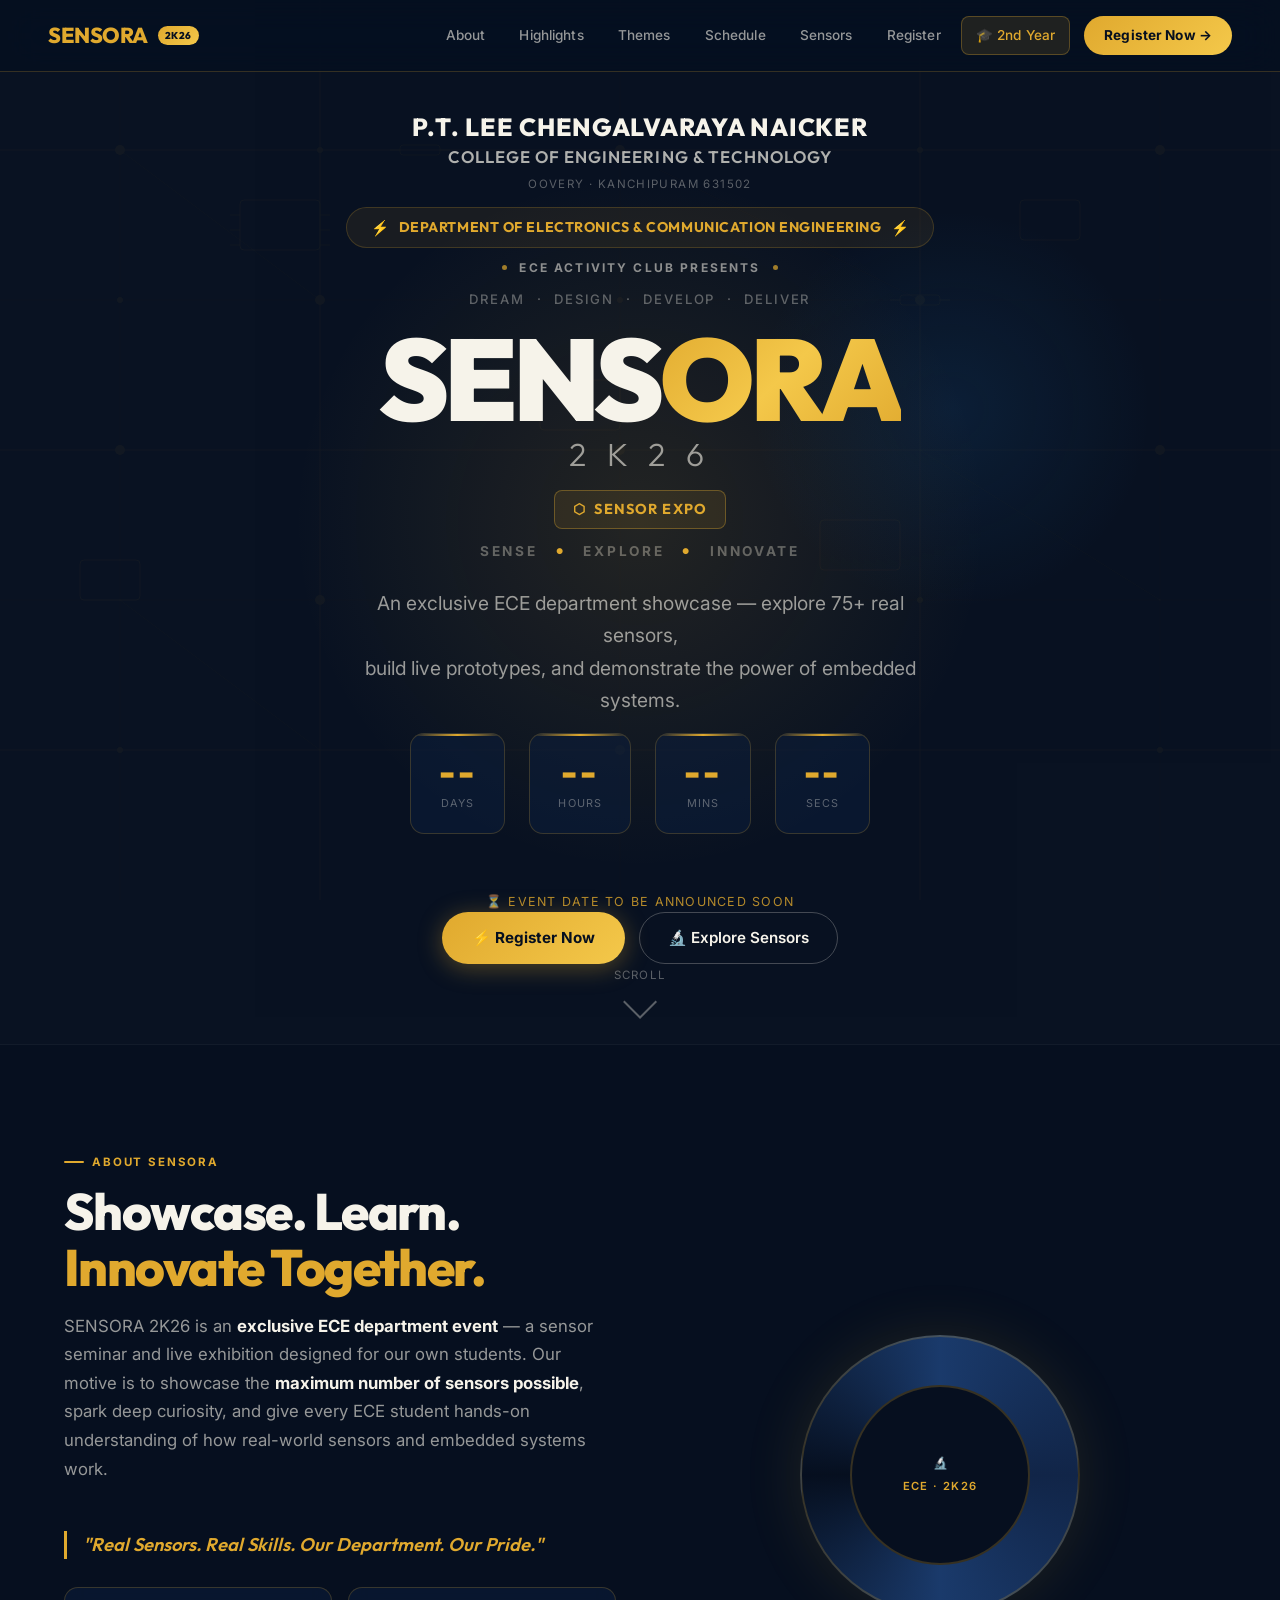
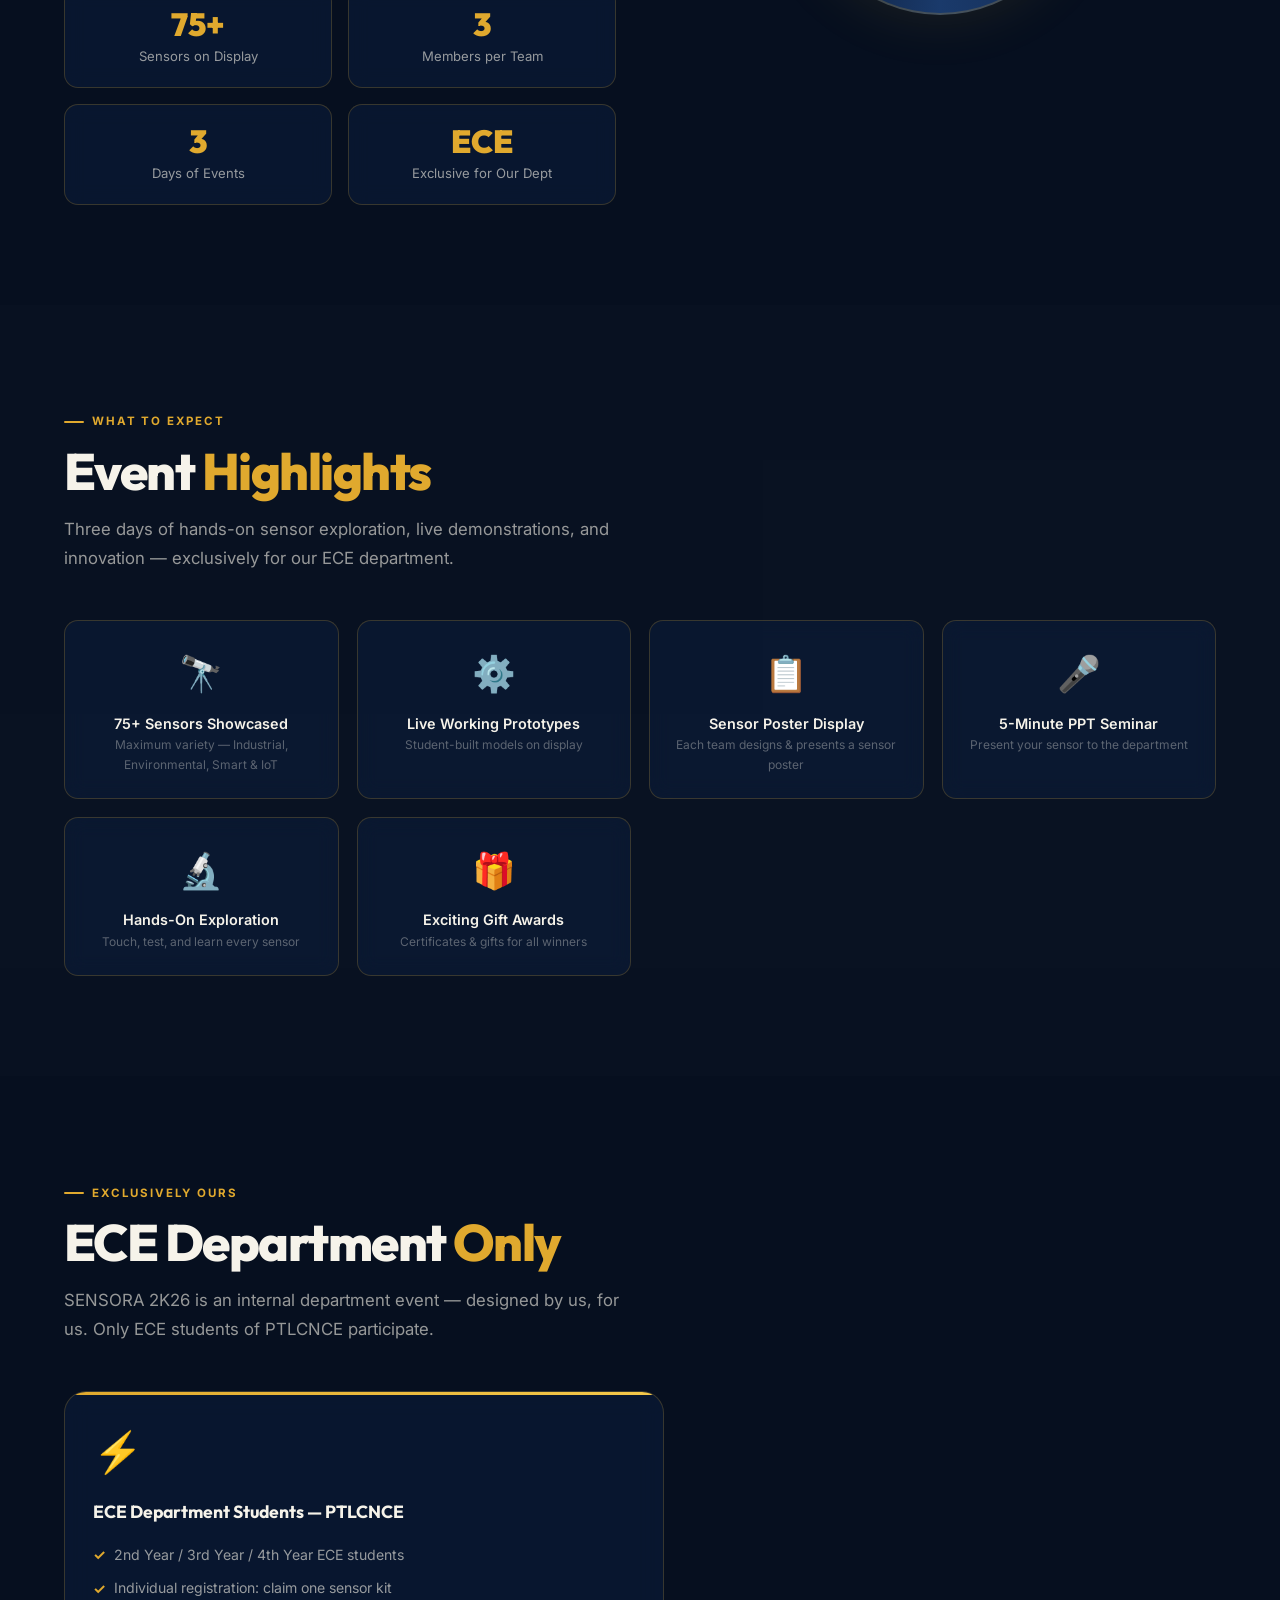
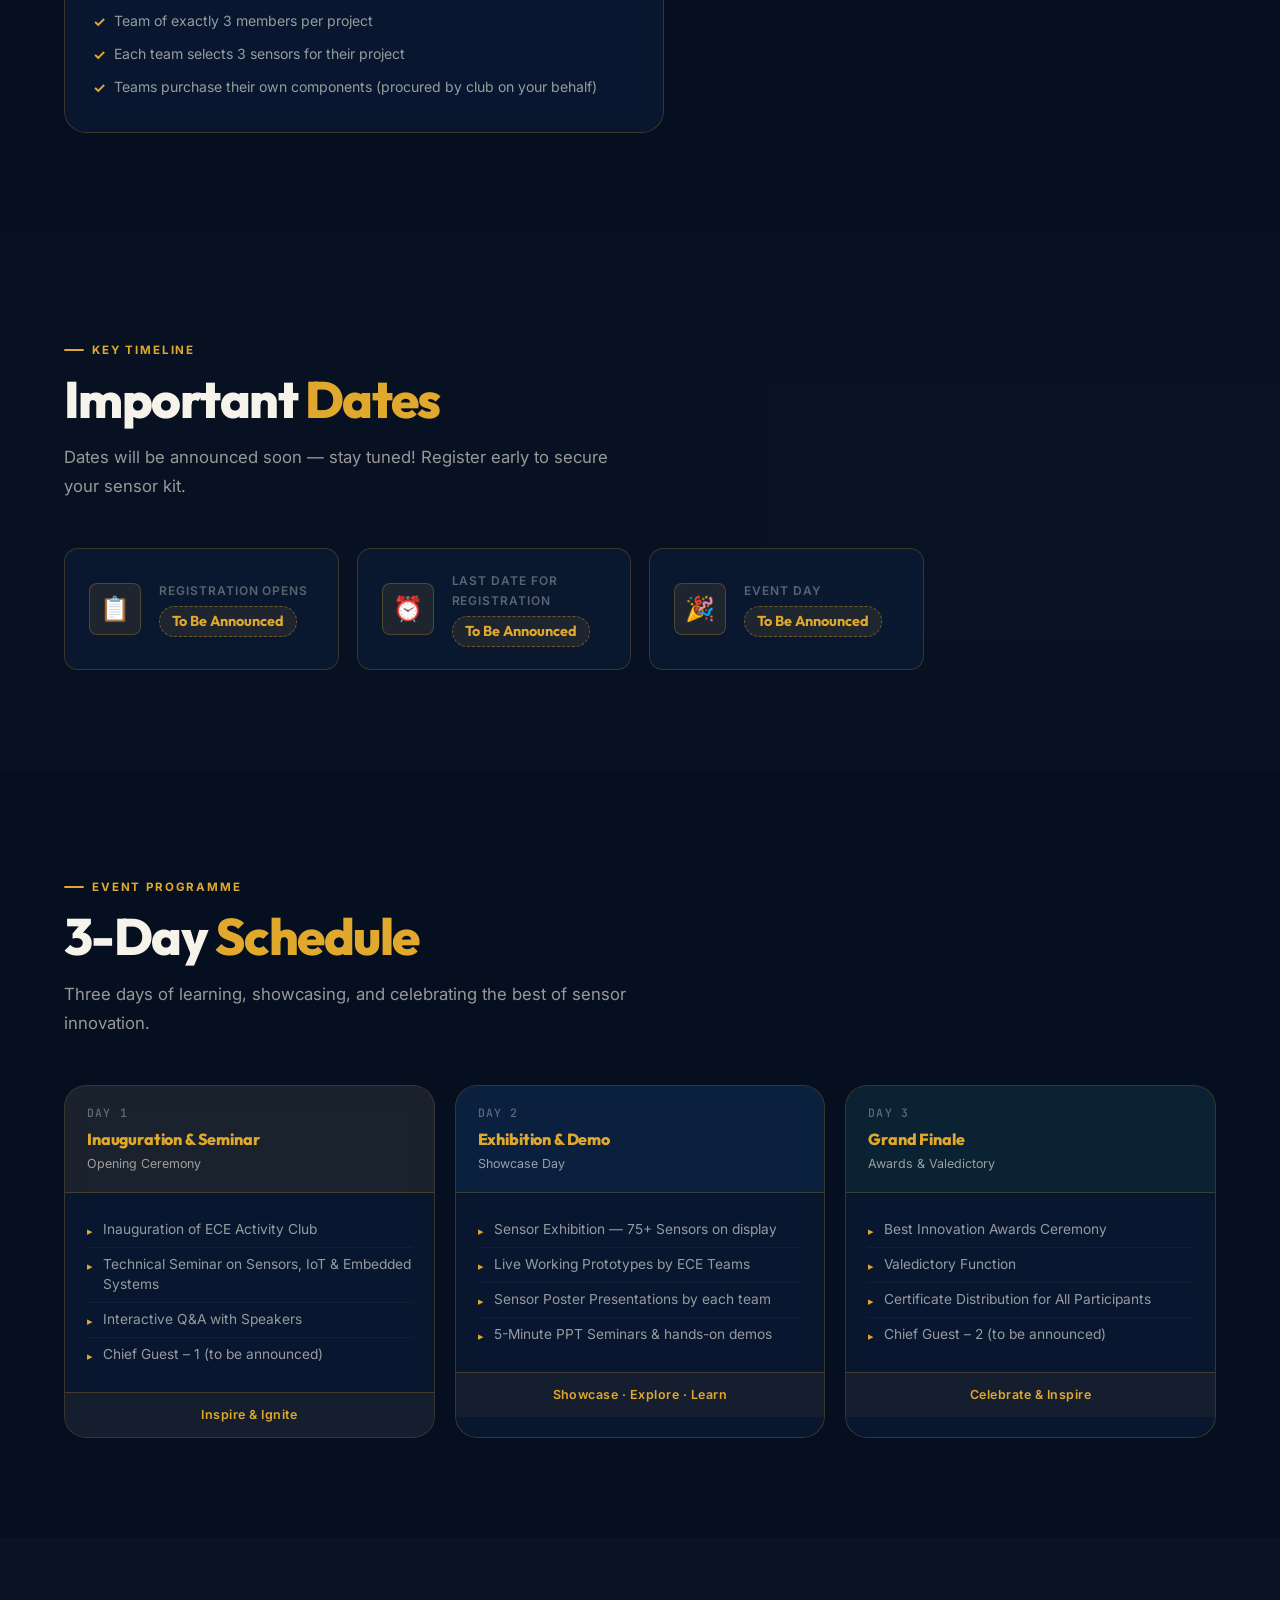
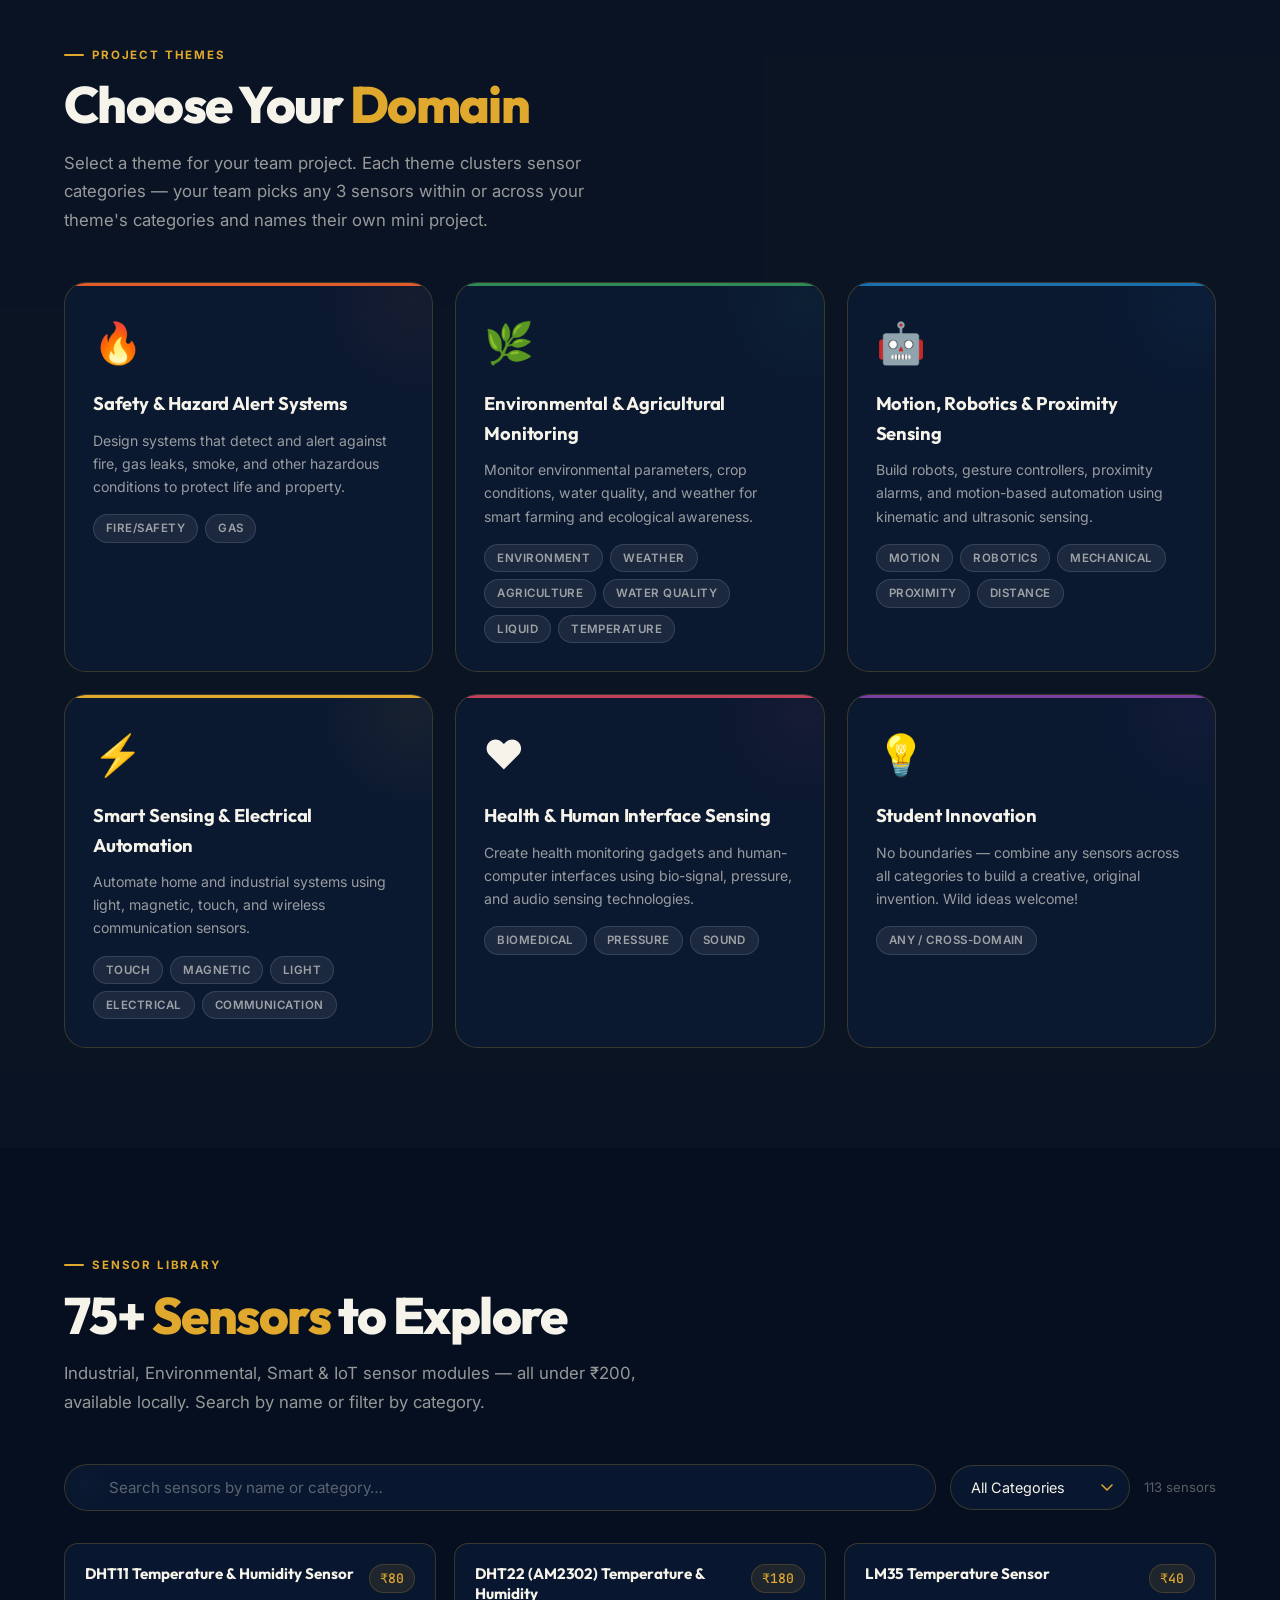
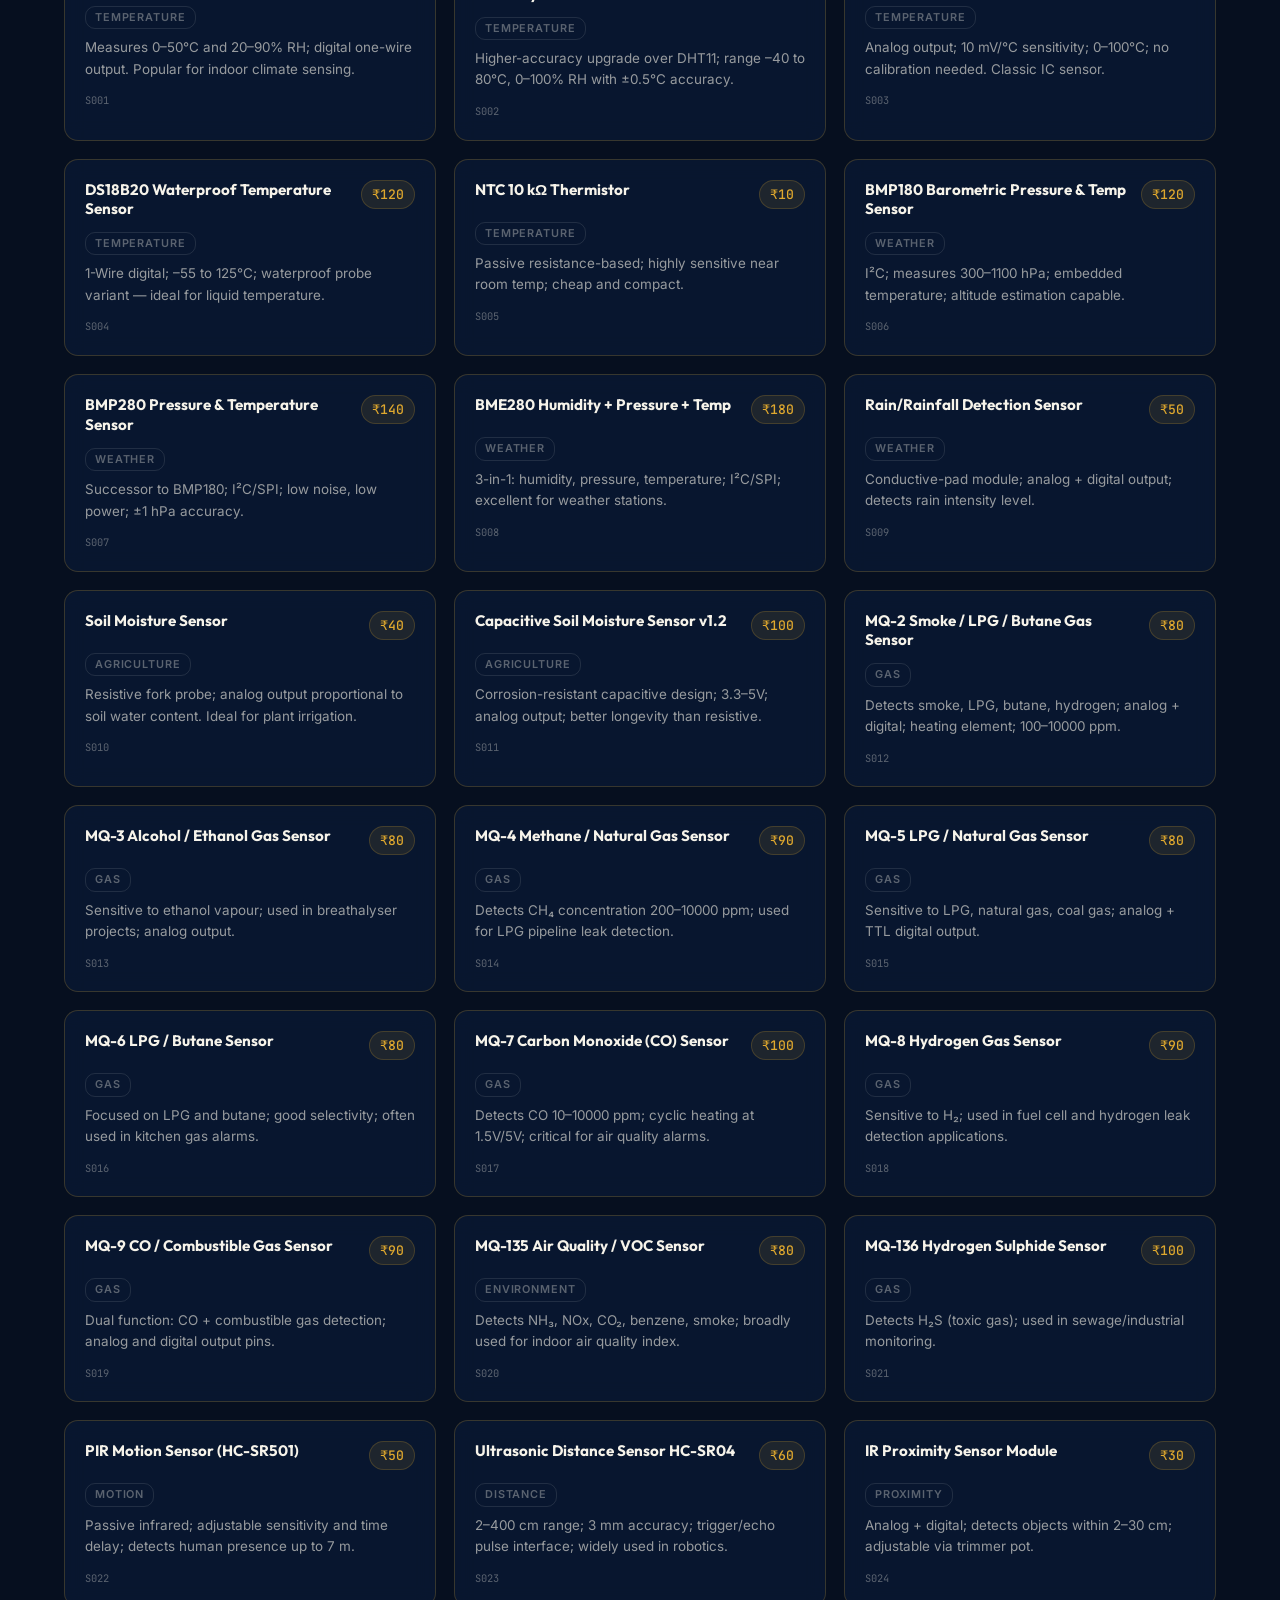
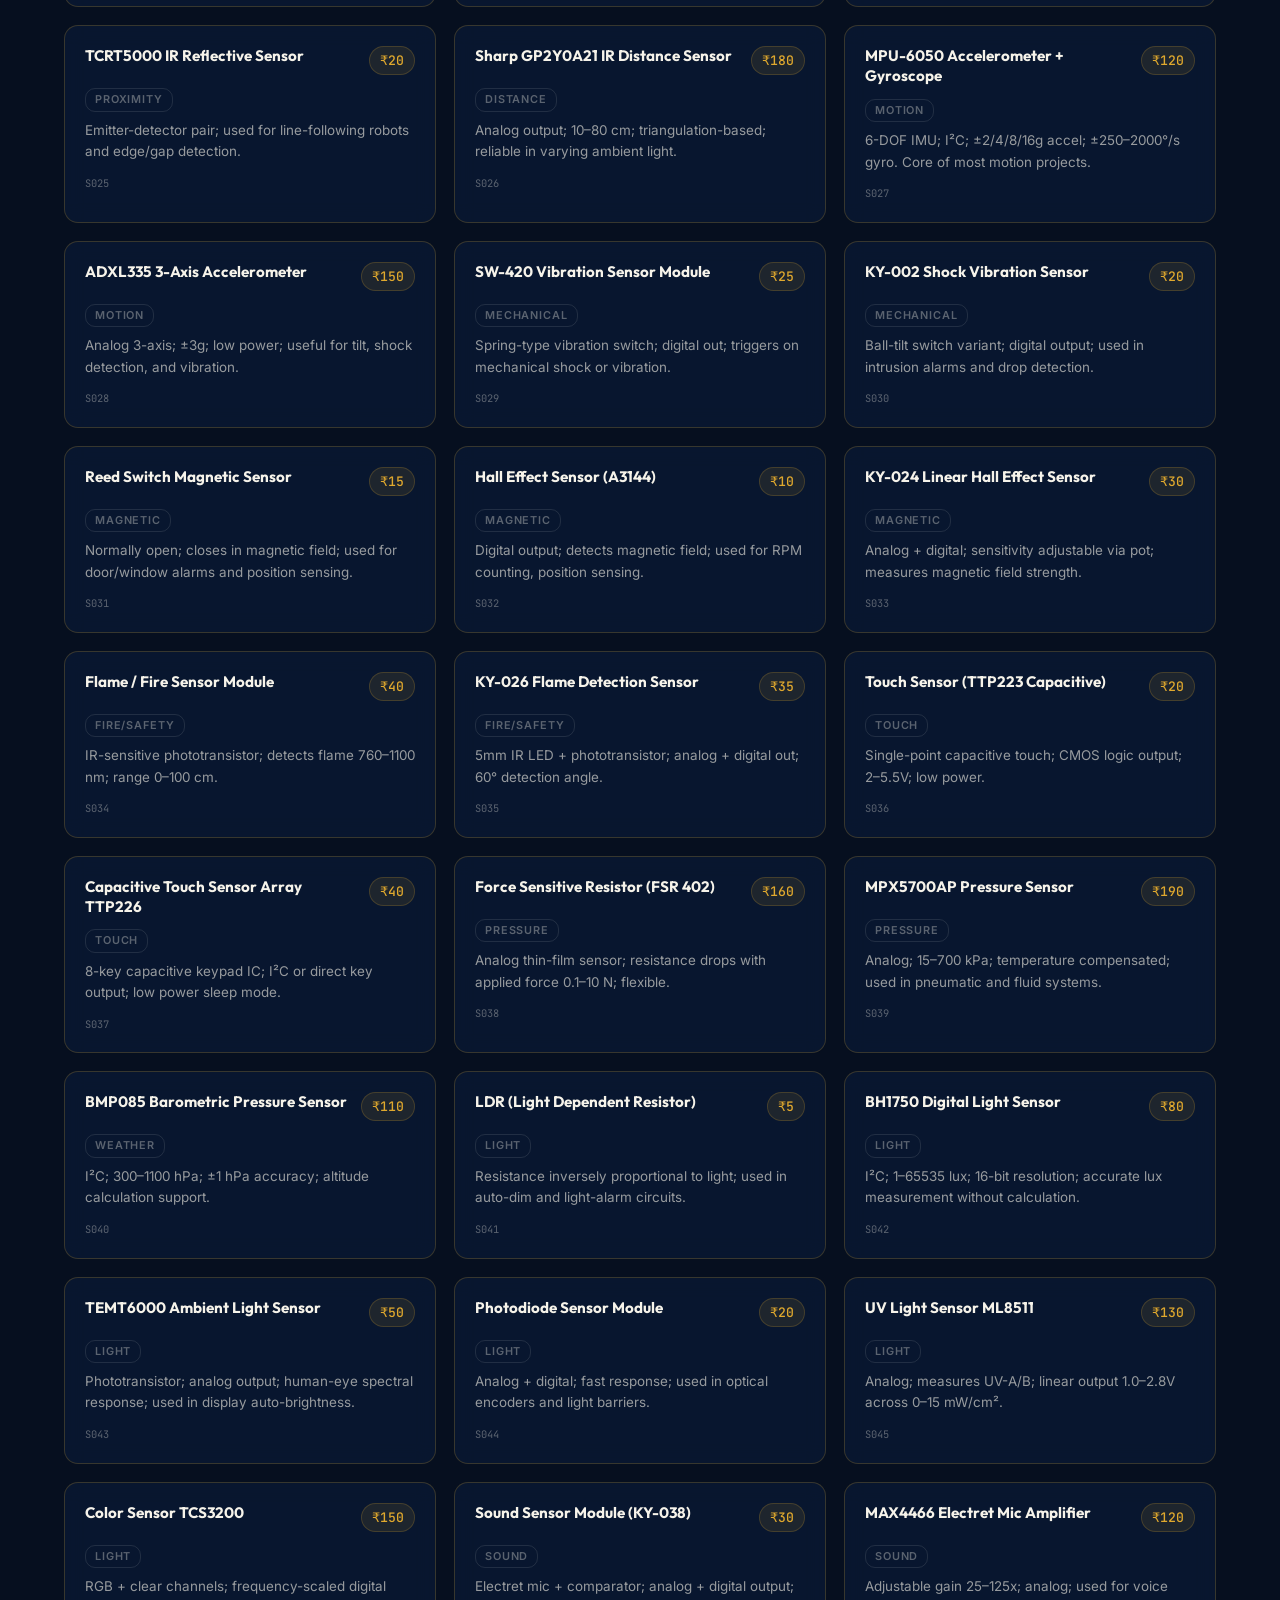
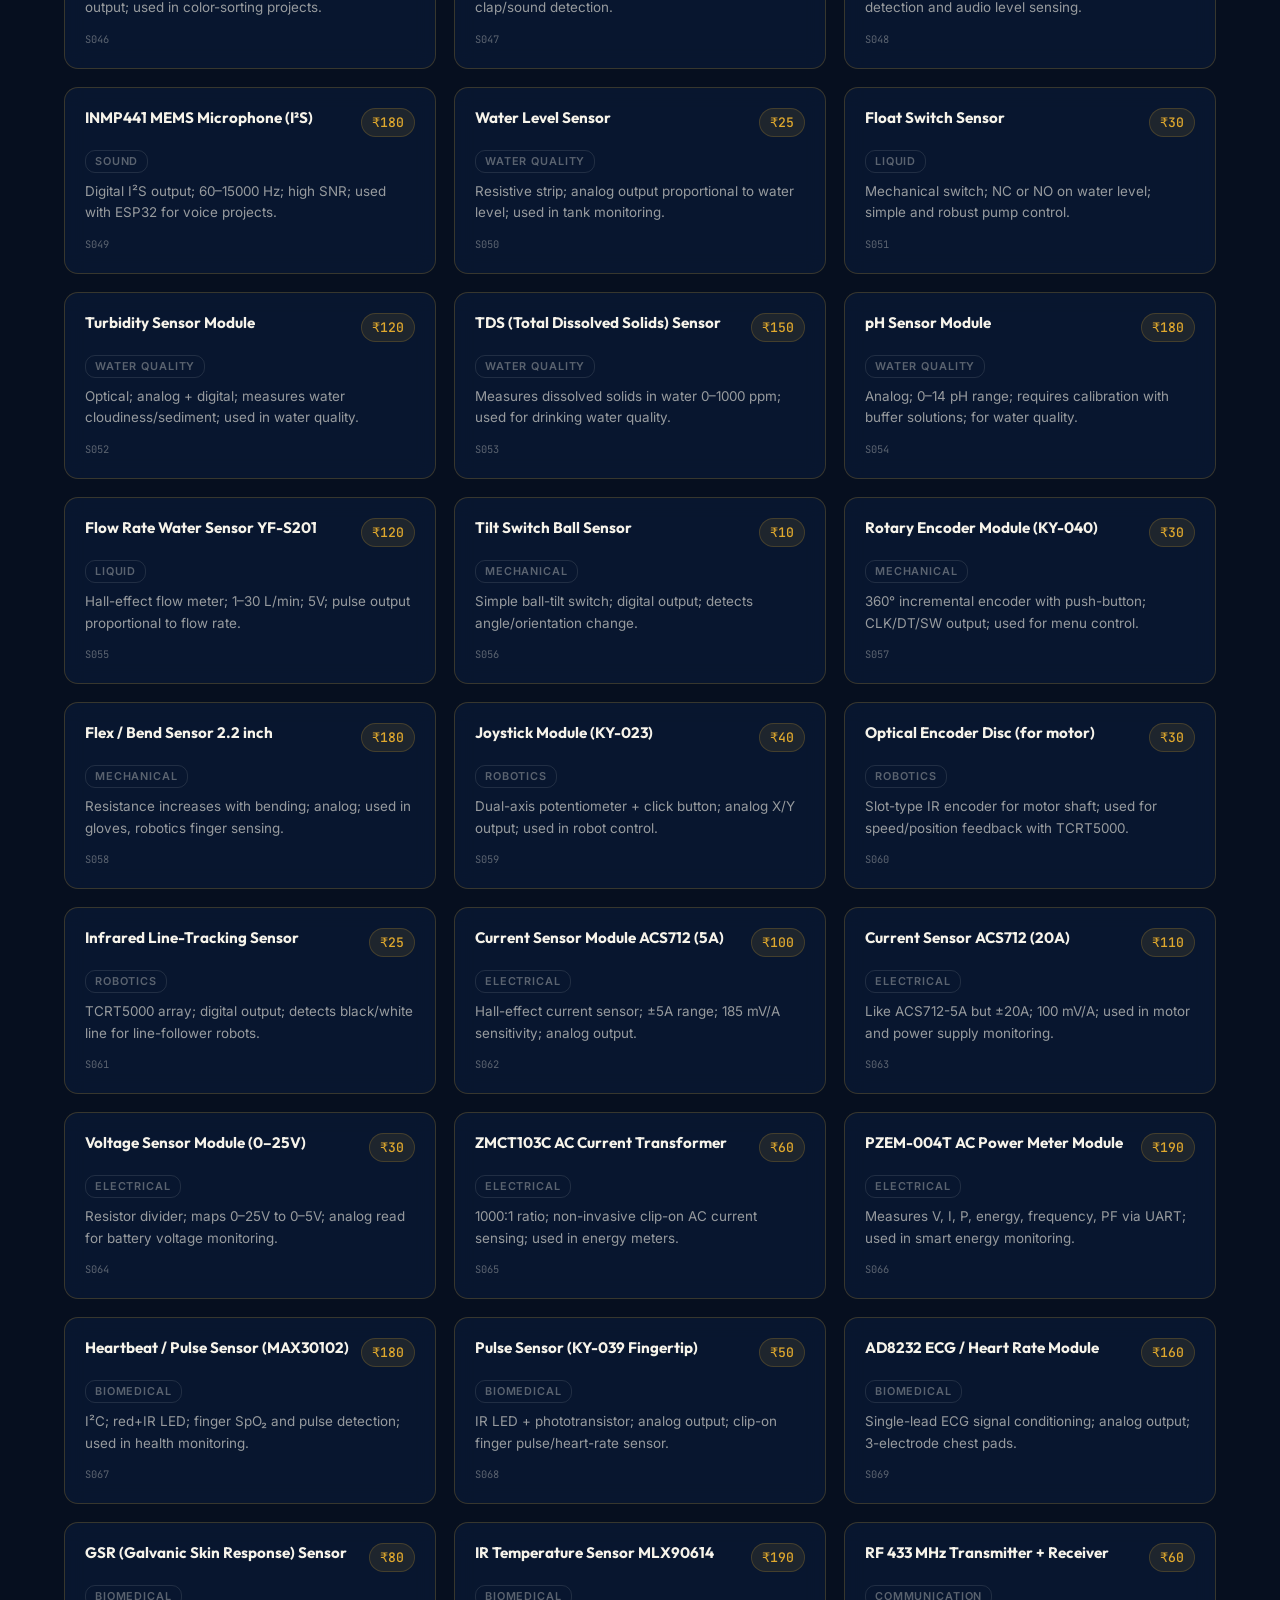
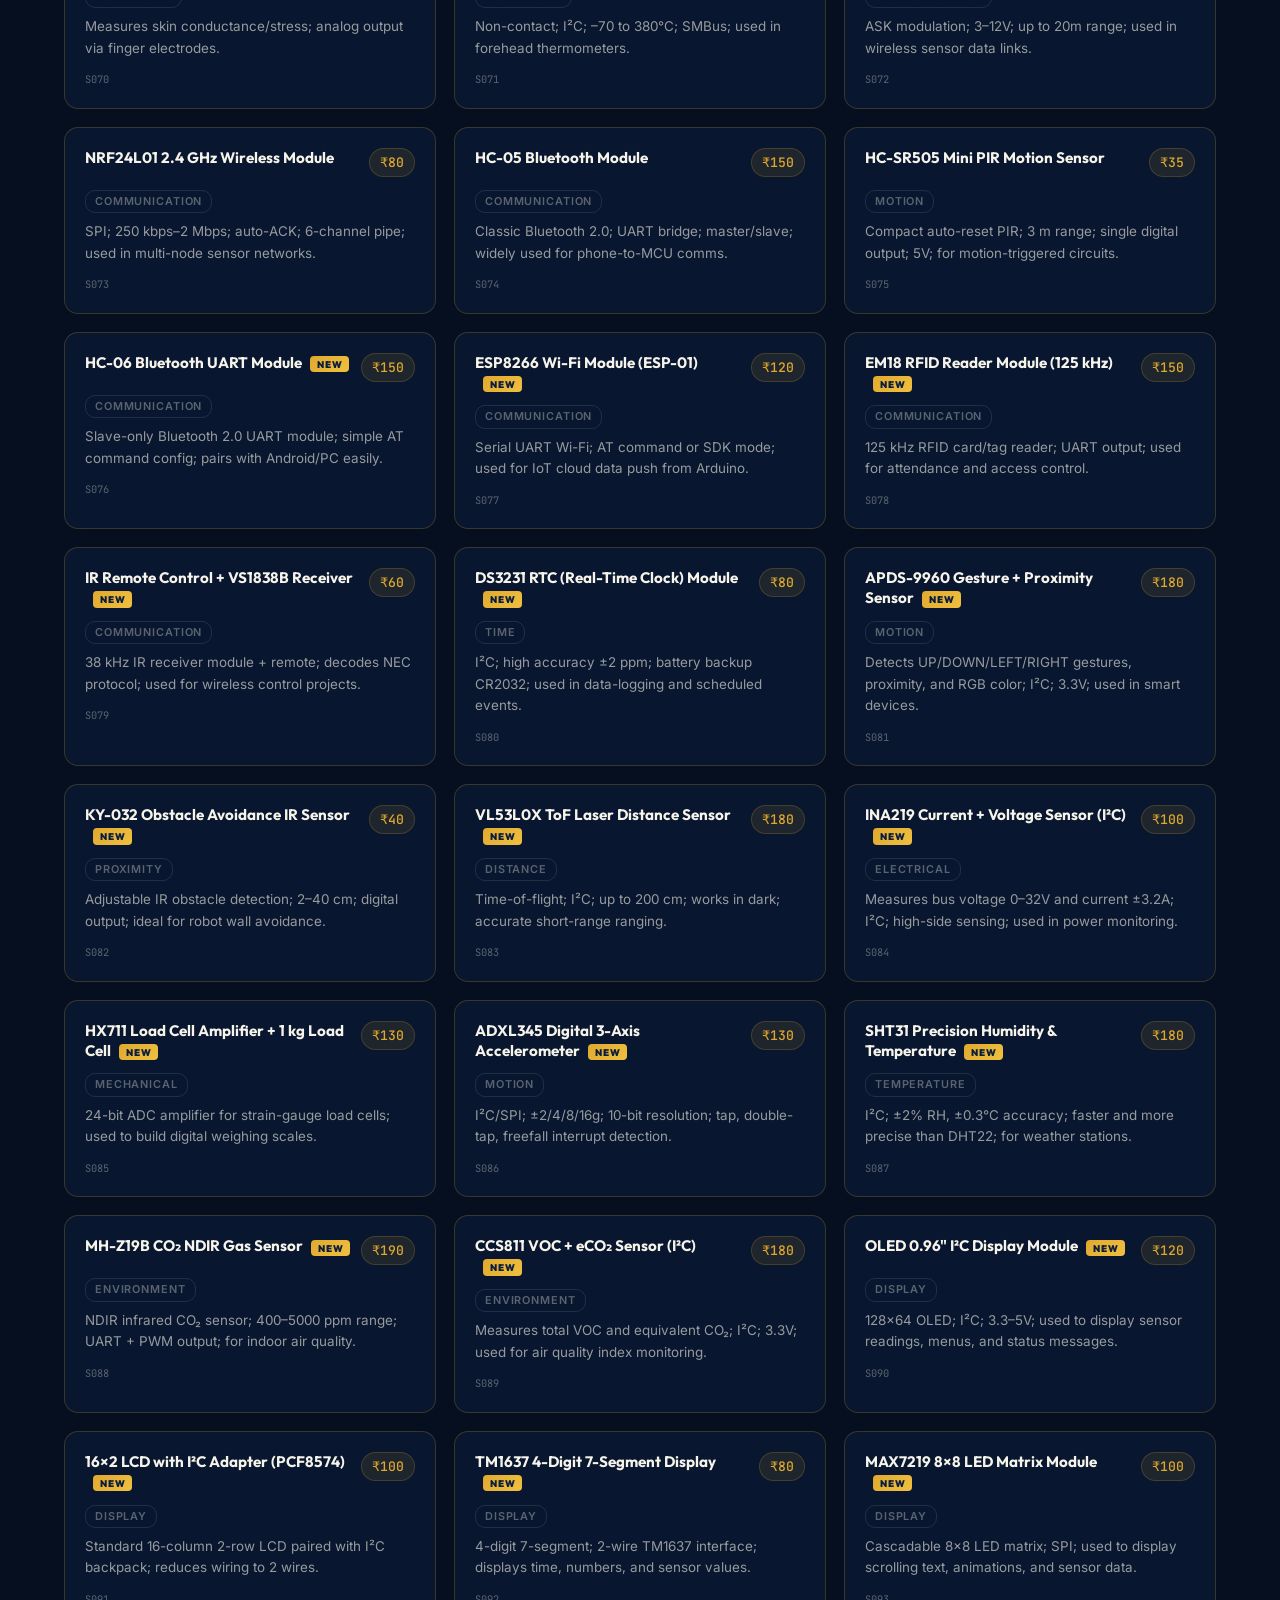
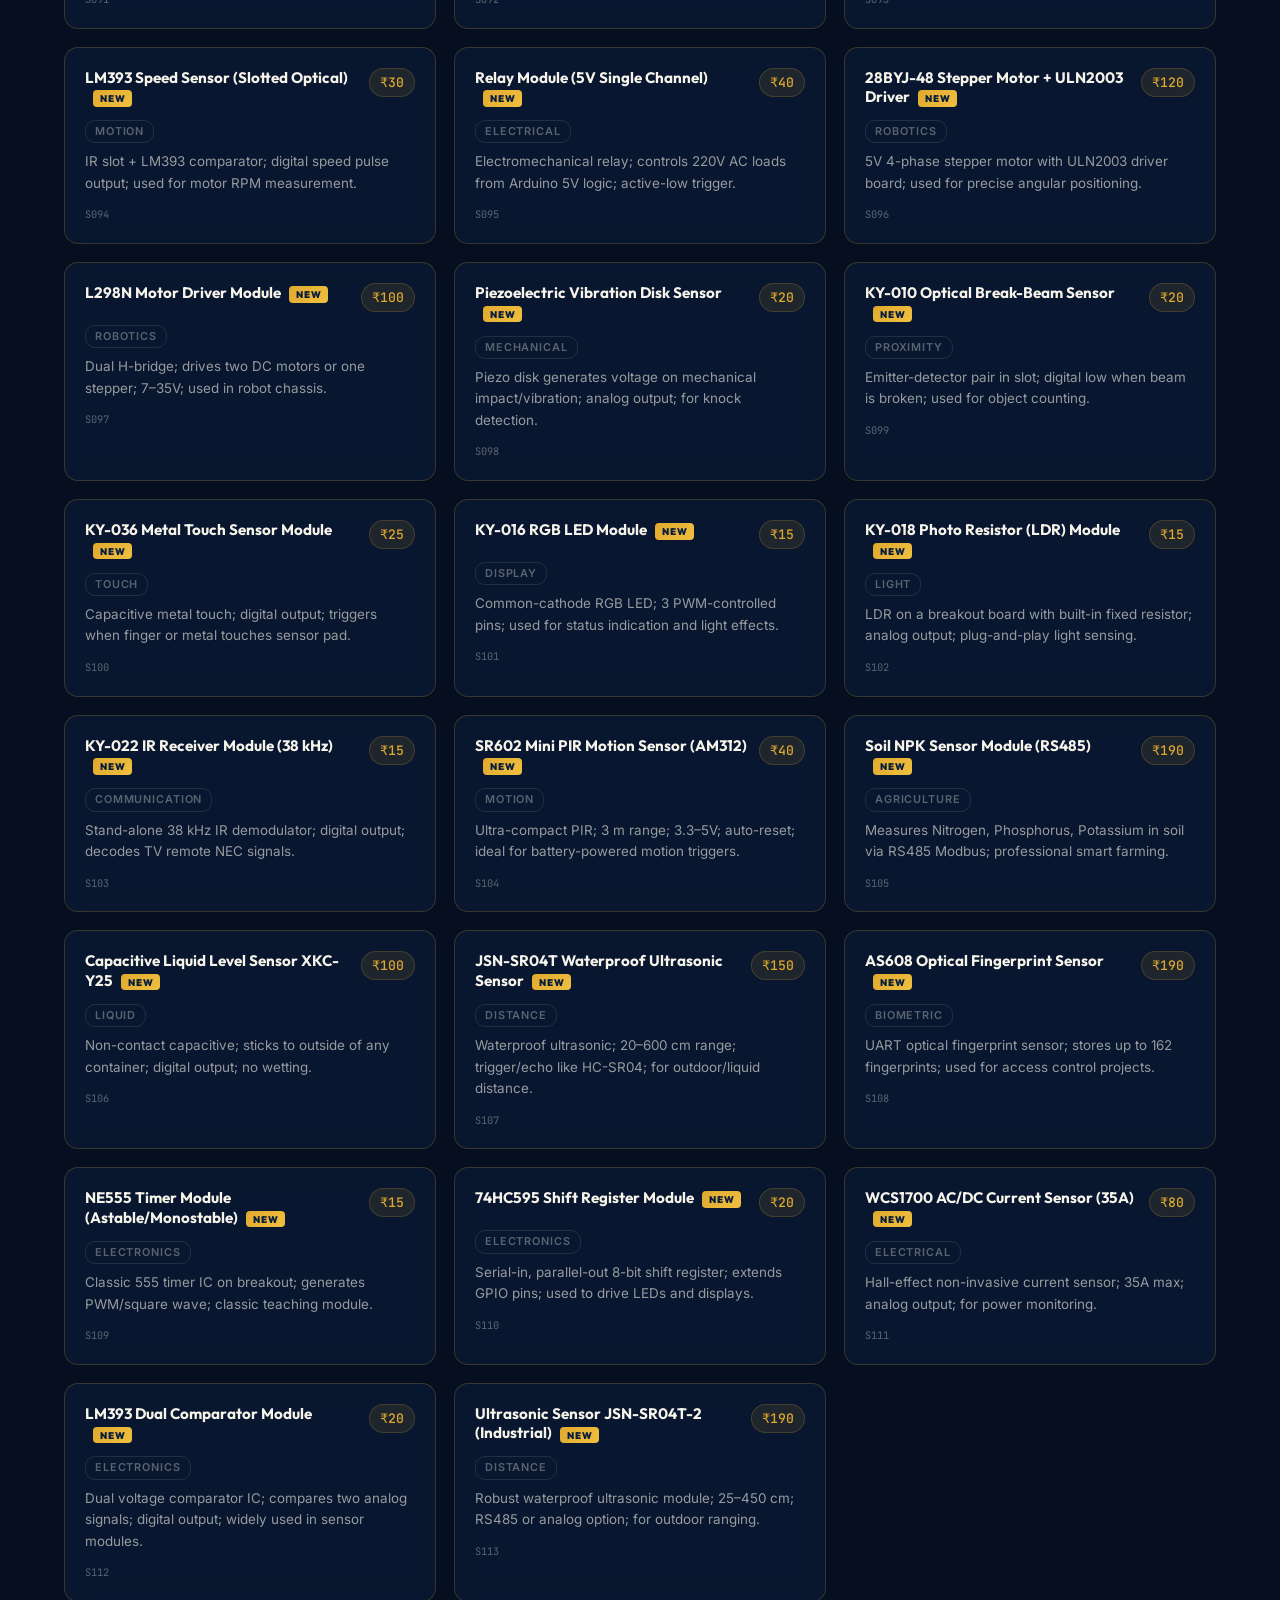
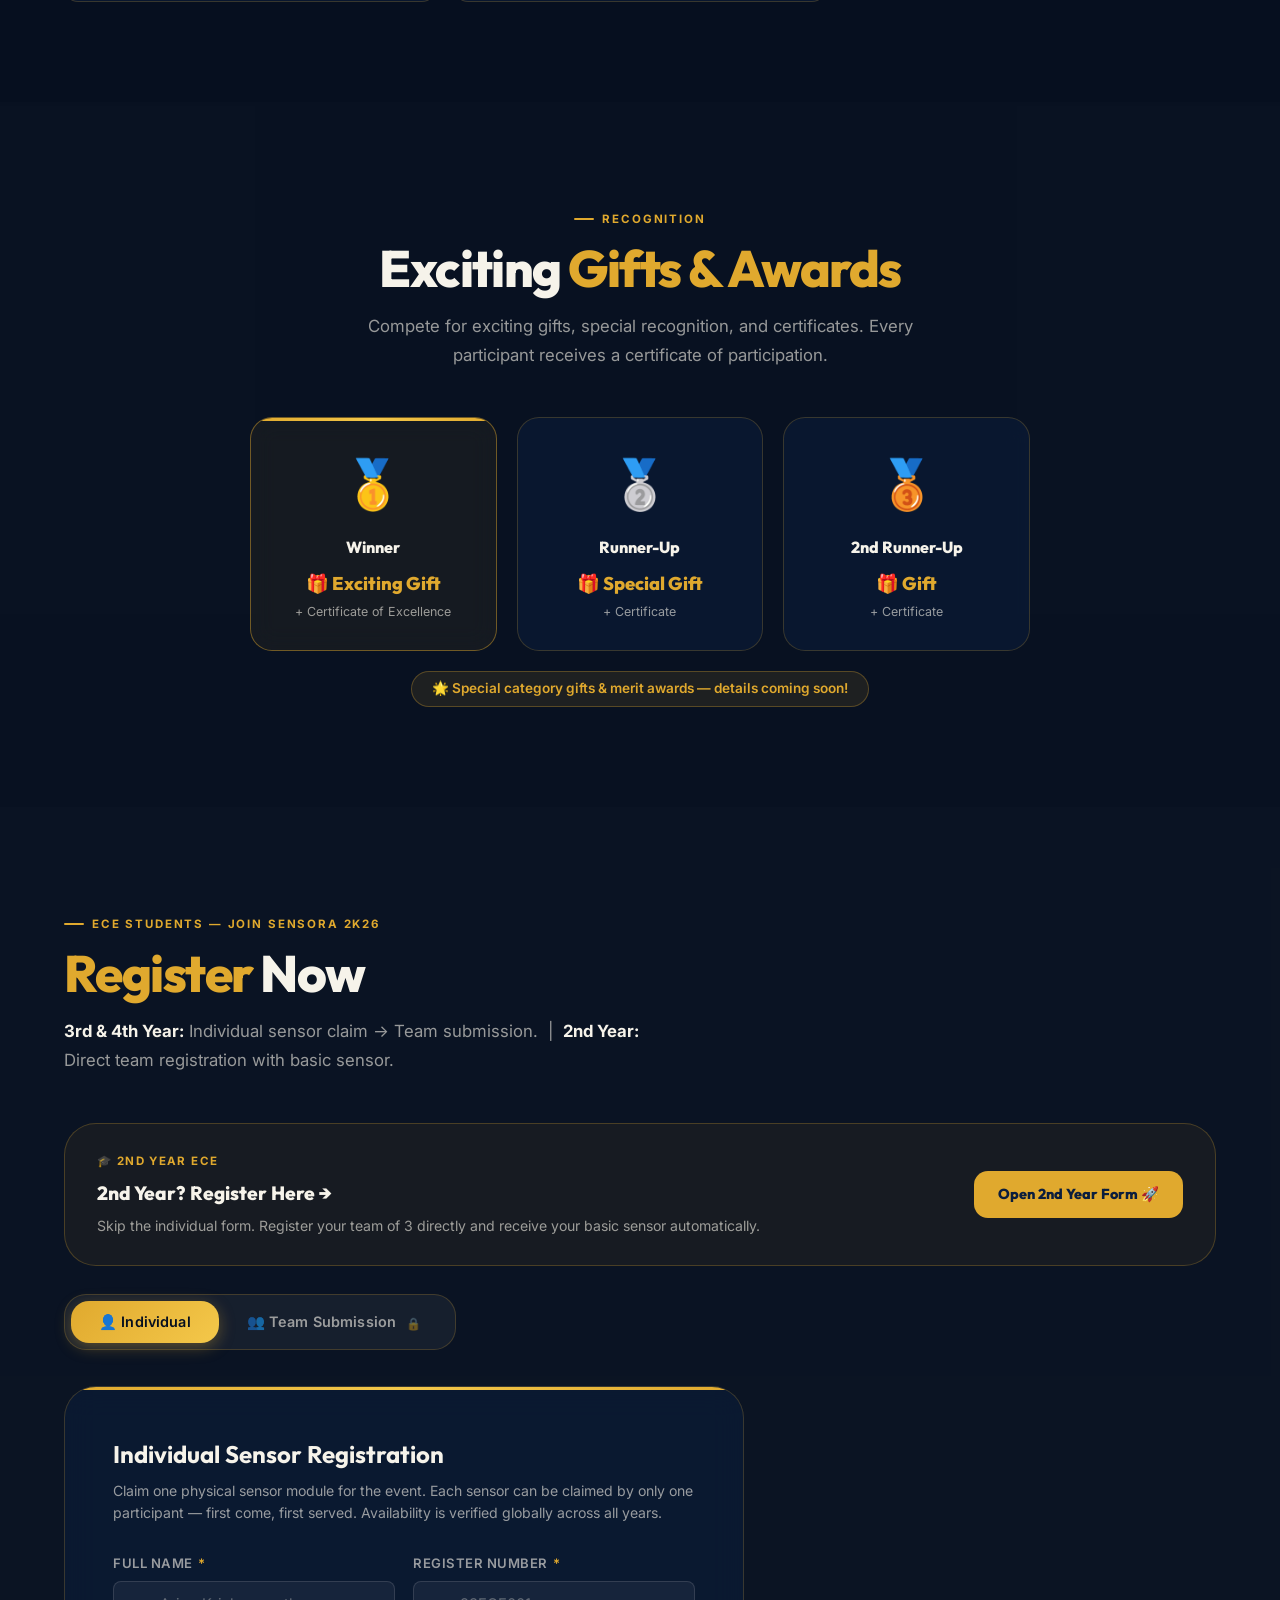
==== commit 1e6fa835: "Add files via upload" ====
--- a/index.html
+++ b/index.html
@@ -14,6 +14,7 @@
   <link rel="preconnect" href="https://fonts.gstatic.com" crossorigin />
   <link rel="stylesheet" href="style.css" />
   <link rel="stylesheet" href="sections.css" />
+  <link rel="stylesheet" href="register-2nd.css" />
 </head>
 <body>
 
@@ -88,9 +89,10 @@
     <a href="#highlights"   data-section="highlights"   role="menuitem">Highlights</a>
     <a href="#themes"       data-section="themes"       role="menuitem">Themes</a>
     <a href="#schedule"     data-section="schedule"     role="menuitem">Schedule</a>
-    <a href="#catalog"      data-section="catalog"      role="menuitem">Sensors</a>
-    <a href="#registration" data-section="registration" role="menuitem">Register</a>
-    <a href="#registration" class="nav-cta"             role="menuitem">Register Now →</a>
+    <a href="#catalog"       data-section="catalog"      role="menuitem">Sensors</a>
+    <a href="#registration"  data-section="registration" role="menuitem">Register</a>
+    <a href="register-2nd.html" class="nav-link-2nd"    role="menuitem">🎓 2nd Year</a>
+    <a href="#registration"  class="nav-cta"             role="menuitem">Register Now →</a>
   </div>
 
   <button class="hamburger" id="hamburger" aria-label="Open menu" aria-expanded="false">
@@ -529,8 +531,18 @@
       <span>Register</span> Now
     </h2>
     <p class="section-sub reveal reveal-delay-1">
-      <strong style="color:var(--cream);">Step 1 — Individual:</strong> Claim one sensor kit. Then <strong style="color:var(--cream);">Step 2 — Team:</strong> Register your 3-member team. Complete Individual Registration first to unlock Team Submission.
+      <strong style="color:var(--cream);">3rd &amp; 4th Year:</strong> Individual sensor claim → Team submission. &nbsp;|&nbsp; <strong style="color:var(--cream);">2nd Year:</strong> Direct team registration with basic sensor.
     </p>
+
+    <!-- 2nd Year Banner -->
+    <div class="reg-2nd-banner reveal reveal-delay-1">
+      <div class="r2b-left">
+        <div class="r2b-badge">🎓 2nd Year ECE</div>
+        <div class="r2b-title">2nd Year? Register Here →</div>
+        <div class="r2b-sub">Skip the individual form. Register your team of 3 directly and receive your basic sensor automatically.</div>
+      </div>
+      <a href="register-2nd.html" class="r2b-cta">Open 2nd Year Form 🚀</a>
+    </div>
 
     <!-- Registration Type Tabs -->
     <div class="reg-tabs reveal reveal-delay-2" role="tablist">
@@ -859,6 +871,10 @@
           <div class="stat-num" id="stat-4th-num">—</div>
           <div class="stat-label">4th Year</div>
         </div>
+        <div class="stat-card stat-card--2nd" id="stat-2nd">
+          <div class="stat-num" id="stat-2nd-num">—</div>
+          <div class="stat-label">2nd Year Teams</div>
+        </div>
       </div>
 
       <div class="admin-tabs" role="tablist">
@@ -874,6 +890,10 @@
           Custom Sensor Requests
           <span class="admin-badge" id="custom-badge">0</span>
         </button>
+        <button class="admin-tab" data-panel="secondyear" role="tab">
+          2nd Year Teams
+          <span class="admin-badge" id="secondyear-badge">0</span>
+        </button>
       </div>
 
       <div class="admin-panel active" id="admin-individual-panel">
@@ -890,6 +910,31 @@
 
       <div class="admin-panel" id="admin-custom-panel">
         <div class="table-wrap" id="admin-custom-table-wrap">
+          <div class="no-results" style="padding:30px;"><p>Loading…</p></div>
+        </div>
+      </div>
+
+      <div class="admin-panel" id="admin-secondyear-panel">
+        <!-- 2nd Year Stats Summary -->
+        <div class="admin-2nd-stats" id="admin-2nd-stats" style="display:none;">
+          <div class="stat-card stat-card--2nd" style="flex:none;min-width:120px;">
+            <div class="stat-num" id="a2s-teams">—</div>
+            <div class="stat-label">Teams</div>
+          </div>
+          <div class="stat-card" style="flex:none;min-width:120px;">
+            <div class="stat-num" id="a2s-students">—</div>
+            <div class="stat-label">Students</div>
+          </div>
+          <div class="stat-card stat-card--available" style="flex:none;min-width:120px;">
+            <div class="stat-num" id="a2s-basic-avail">—</div>
+            <div class="stat-label">Basic Available</div>
+          </div>
+          <div class="stat-card stat-card--allocated" style="flex:none;min-width:120px;">
+            <div class="stat-num" id="a2s-basic-alloc">—</div>
+            <div class="stat-label">Basic Allocated</div>
+          </div>
+        </div>
+        <div class="table-wrap" id="admin-secondyear-table-wrap">
           <div class="no-results" style="padding:30px;"><p>Loading…</p></div>
         </div>
       </div>
--- a/sections.css
+++ b/sections.css
@@ -200,7 +200,7 @@
   font-size: 1.5rem;
   flex-shrink: 0;
 }
-.date-info {}
+
 .date-label {
   font-size: 0.75rem;
   color: var(--text-subtle);
@@ -809,6 +809,42 @@
   text-transform: uppercase;
 }
 
+/* ════════════════════════════════════════════════════════════
+   STAT CARD — 2ND YEAR
+   ════════════════════════════════════════════════════════════ */
+.stat-card--2nd {
+  border-color: rgba(139, 92, 246, 0.35);
+  background:   rgba(139, 92, 246, 0.07);
+}
+.stat-card--2nd .stat-num { color: #c4b5fd; }
+
+/* ── 2nd Year nav link ──────────────────────────────────── */
+.nav-link-2nd {
+  background: rgba(224,169,46,0.12);
+  border: 1px solid rgba(224,169,46,0.3);
+  border-radius: 8px;
+  padding: 5px 14px;
+  color: var(--gold) !important;
+  font-weight: 700;
+  transition: var(--transition-fast);
+}
+.nav-link-2nd:hover {
+  background: rgba(224,169,46,0.22);
+  transform: translateY(-1px);
+}
+
+/* ── Admin 2nd Year stats mini-bar ─────────────────────── */
+.admin-2nd-stats {
+  display: flex;
+  flex-wrap: wrap;
+  gap: 12px;
+  padding: 16px 20px;
+  background: rgba(139,92,246,0.04);
+  border: 1px solid rgba(139,92,246,0.15);
+  border-radius: var(--radius-md);
+  margin-bottom: 16px;
+}
+
 /* Responsive additions */
 @media (max-width: 900px) {
   .schedule-grid { grid-template-columns: 1fr; }
@@ -824,4 +860,5 @@
   .contact-info { text-align: left; }
   .admin-stats-panel { grid-template-columns: 1fr 1fr; }
   .sensor-results-dropdown { position: fixed; left: 12px; right: 12px; }
-}
+  .admin-2nd-stats { gap: 8px; }
+}
--- a/register-2nd.css
+++ b/register-2nd.css
@@ -0,0 +1,473 @@
+/* ============================================================
+   SENSORA 2K26 — 2nd Year Registration Page Styles
+   register-2nd.css
+   Shares design tokens from style.css (--navy, --gold, etc.)
+   ============================================================ */
+
+/* ── Page Layout ─────────────────────────────────────────── */
+#reg2nd-main {
+  min-height: 100vh;
+  padding: 100px 0 80px;
+}
+.reg2nd-container {
+  max-width: 760px;
+  margin: 0 auto;
+  padding: 0 clamp(16px, 4vw, 40px);
+}
+
+/* ── Page Header ─────────────────────────────────────────── */
+.reg2nd-header {
+  text-align: center;
+  margin-bottom: 44px;
+}
+.r2h-badge {
+  display: inline-flex;
+  align-items: center;
+  gap: 8px;
+  background: rgba(224,169,46,0.1);
+  border: 1px solid rgba(224,169,46,0.35);
+  color: var(--gold);
+  font-family: var(--font-head);
+  font-size: 0.85rem;
+  font-weight: 700;
+  padding: 6px 18px;
+  border-radius: 8px;
+  letter-spacing: 0.08em;
+  text-transform: uppercase;
+  margin-bottom: 18px;
+}
+.r2h-title {
+  font-family: var(--font-head);
+  font-size: clamp(2rem, 5vw, 3rem);
+  font-weight: 900;
+  color: var(--cream);
+  letter-spacing: -0.02em;
+  margin-bottom: 14px;
+  line-height: 1.1;
+}
+.r2h-title span { color: var(--gold); }
+.r2h-sub {
+  font-size: clamp(0.9rem, 2vw, 1rem);
+  color: var(--text-muted);
+  line-height: 1.7;
+  max-width: 580px;
+  margin: 0 auto;
+}
+
+/* ── Step Indicator ──────────────────────────────────────── */
+.step-indicator {
+  display: flex;
+  align-items: center;
+  justify-content: center;
+  gap: 0;
+  margin-bottom: 40px;
+}
+.step-dot {
+  display: flex;
+  flex-direction: column;
+  align-items: center;
+  gap: 8px;
+  position: relative;
+  cursor: default;
+}
+.sd-num {
+  width: 40px; height: 40px;
+  border-radius: 50%;
+  background: var(--glass-bg);
+  border: 2px solid rgba(224,169,46,0.2);
+  display: flex; align-items: center; justify-content: center;
+  font-family: var(--font-head);
+  font-size: 0.95rem;
+  font-weight: 800;
+  color: var(--text-subtle);
+  transition: all 0.3s ease;
+}
+.step-dot.active .sd-num,
+.step-dot.done .sd-num {
+  background: var(--gold);
+  border-color: var(--gold);
+  color: #0b1e3d;
+  box-shadow: 0 0 16px rgba(224,169,46,0.4);
+}
+.step-dot.done .sd-num::after {
+  content: '✓';
+  font-size: 1.1rem;
+}
+.step-dot.done .sd-num { font-size: 0; }
+.step-dot.done .sd-num::after { font-size: 1.1rem; }
+.sd-label {
+  font-size: 0.72rem;
+  font-weight: 700;
+  color: var(--text-subtle);
+  letter-spacing: 0.08em;
+  text-transform: uppercase;
+  white-space: nowrap;
+  transition: color 0.3s;
+}
+.step-dot.active .sd-label { color: var(--gold); }
+.step-line {
+  flex: 1;
+  height: 2px;
+  background: rgba(224,169,46,0.2);
+  margin: 0 12px;
+  margin-bottom: 28px;
+  transition: background 0.3s;
+  max-width: 80px;
+}
+.step-line.done { background: var(--gold); }
+
+/* ── Wizard Steps ────────────────────────────────────────── */
+.wizard-step {
+  display: none;
+  animation: fadeSlideIn 0.35s ease;
+}
+.wizard-step.active { display: block; }
+
+@keyframes fadeSlideIn {
+  from { opacity: 0; transform: translateY(16px); }
+  to   { opacity: 1; transform: translateY(0); }
+}
+
+/* ── Member Blocks ───────────────────────────────────────── */
+.member-block {
+  background: rgba(255,255,255,0.02);
+  border: 1px solid rgba(224,169,46,0.12);
+  border-radius: var(--radius-md);
+  padding: 20px 22px 10px;
+  margin-bottom: 18px;
+}
+.leader-block {
+  border-color: rgba(224,169,46,0.25);
+  background: rgba(224,169,46,0.03);
+}
+.mb-title {
+  font-family: var(--font-head);
+  font-size: 0.88rem;
+  font-weight: 700;
+  color: var(--gold);
+  letter-spacing: 0.06em;
+  text-transform: uppercase;
+  margin-bottom: 16px;
+}
+.member-check-badge {
+  font-size: 0.78rem;
+  margin-top: 4px;
+  display: block;
+  min-height: 18px;
+}
+.member-check-badge.ok   { color: #86efac; }
+.member-check-badge.warn { color: #f87171; }
+
+/* ── Suggested Sensor Card ───────────────────────────────── */
+.suggested-sensor-card {
+  background: rgba(224,169,46,0.06);
+  border: 1.5px solid rgba(224,169,46,0.3);
+  border-radius: var(--radius-lg);
+  padding: 28px 24px;
+  text-align: center;
+  margin-bottom: 20px;
+  min-height: 120px;
+  display: flex;
+  flex-direction: column;
+  align-items: center;
+  justify-content: center;
+}
+.ssc-loading {
+  display: flex;
+  align-items: center;
+  gap: 14px;
+  color: var(--text-muted);
+  font-size: 0.9rem;
+}
+.ssc-label {
+  font-size: 0.78rem;
+  font-weight: 700;
+  color: var(--gold);
+  letter-spacing: 0.12em;
+  text-transform: uppercase;
+  margin-bottom: 12px;
+}
+.ssc-sensor-name {
+  font-family: var(--font-head);
+  font-size: clamp(1.3rem, 3vw, 1.8rem);
+  font-weight: 900;
+  color: var(--cream);
+  margin-bottom: 10px;
+}
+.ssc-available {
+  font-size: 0.82rem;
+  color: #86efac;
+  font-weight: 600;
+  letter-spacing: 0.04em;
+}
+
+/* ── Sensor Action Buttons ───────────────────────────────── */
+.sensor-action-btns {
+  display: flex;
+  gap: 14px;
+  justify-content: center;
+  margin-bottom: 24px;
+  flex-wrap: wrap;
+}
+.btn-keep-sensor,
+.btn-choose-sensor {
+  padding: 12px 28px;
+  border-radius: var(--radius-md);
+  font-family: var(--font-body);
+  font-size: 0.92rem;
+  font-weight: 700;
+  cursor: pointer;
+  transition: var(--transition);
+  border: 1.5px solid;
+}
+.btn-keep-sensor {
+  background: rgba(34,197,94,0.15);
+  border-color: rgba(34,197,94,0.4);
+  color: #86efac;
+}
+.btn-keep-sensor:hover {
+  background: rgba(34,197,94,0.25);
+  box-shadow: 0 4px 16px rgba(34,197,94,0.2);
+  transform: translateY(-2px);
+}
+.btn-keep-sensor.selected {
+  background: rgba(34,197,94,0.25);
+  border-color: #86efac;
+  box-shadow: 0 0 0 3px rgba(34,197,94,0.15);
+}
+.btn-choose-sensor {
+  background: rgba(224,169,46,0.1);
+  border-color: rgba(224,169,46,0.3);
+  color: var(--gold);
+}
+.btn-choose-sensor:hover {
+  background: rgba(224,169,46,0.2);
+  transform: translateY(-2px);
+}
+
+/* ── Basic Search Panel ──────────────────────────────────── */
+.basic-search-panel {
+  background: var(--glass-bg);
+  border: 1px solid var(--glass-border);
+  border-radius: var(--radius-md);
+  padding: 20px;
+  margin-bottom: 20px;
+  animation: fadeSlideIn 0.25s ease;
+}
+.bsp-title {
+  font-family: var(--font-head);
+  font-size: 0.88rem;
+  font-weight: 700;
+  color: var(--gold);
+  letter-spacing: 0.06em;
+  text-transform: uppercase;
+  margin-bottom: 14px;
+}
+.bsp-chips {
+  display: flex;
+  flex-wrap: wrap;
+  gap: 8px;
+  margin-top: 14px;
+}
+.sensor-chip {
+  padding: 7px 14px;
+  border-radius: 20px;
+  font-size: 0.82rem;
+  font-weight: 600;
+  cursor: pointer;
+  border: 1px solid rgba(224,169,46,0.25);
+  background: rgba(224,169,46,0.06);
+  color: var(--cream);
+  transition: var(--transition-fast);
+  display: flex;
+  align-items: center;
+  gap: 6px;
+}
+.sensor-chip:hover:not(.taken) {
+  background: rgba(224,169,46,0.18);
+  border-color: var(--gold);
+  color: var(--gold);
+  transform: translateY(-1px);
+}
+.sensor-chip.selected {
+  background: rgba(34,197,94,0.15);
+  border-color: #86efac;
+  color: #86efac;
+}
+.sensor-chip.taken {
+  opacity: 0.4;
+  cursor: not-allowed;
+  text-decoration: line-through;
+}
+.chip-icon { font-size: 0.75rem; }
+
+/* ── Selected Sensor Display ─────────────────────────────── */
+.selected-sensor-display {
+  display: flex;
+  align-items: center;
+  gap: 14px;
+  background: rgba(34,197,94,0.08);
+  border: 1px solid rgba(34,197,94,0.3);
+  border-radius: var(--radius-md);
+  padding: 14px 18px;
+  margin-bottom: 20px;
+  animation: fadeSlideIn 0.2s ease;
+}
+.ssd-label {
+  font-size: 0.75rem;
+  font-weight: 700;
+  color: var(--text-subtle);
+  letter-spacing: 0.08em;
+  text-transform: uppercase;
+  flex-shrink: 0;
+}
+.ssd-name {
+  flex: 1;
+  font-weight: 700;
+  color: #86efac;
+  font-size: 0.95rem;
+}
+.ssd-change {
+  background: none;
+  border: none;
+  color: var(--gold);
+  font-size: 0.8rem;
+  font-weight: 700;
+  cursor: pointer;
+  padding: 4px 10px;
+  border-radius: 6px;
+  transition: background 0.15s;
+  font-family: var(--font-body);
+}
+.ssd-change:hover { background: rgba(224,169,46,0.1); }
+
+/* ── Confirmation Card ───────────────────────────────────── */
+.confirmation-card {
+  background: var(--glass-bg);
+  border: 1px solid rgba(224,169,46,0.2);
+  border-radius: var(--radius-lg);
+  padding: 24px;
+  margin-bottom: 20px;
+}
+.cc-section {
+  margin-bottom: 18px;
+  padding-bottom: 18px;
+  border-bottom: 1px solid rgba(255,255,255,0.06);
+}
+.cc-section:last-child { margin-bottom: 0; padding-bottom: 0; border-bottom: none; }
+.cc-title {
+  font-size: 0.72rem;
+  font-weight: 700;
+  color: var(--gold);
+  letter-spacing: 0.12em;
+  text-transform: uppercase;
+  margin-bottom: 10px;
+}
+.cc-row {
+  display: flex;
+  gap: 10px;
+  margin-bottom: 6px;
+  font-size: 0.88rem;
+}
+.cc-key   { color: var(--text-subtle); min-width: 120px; flex-shrink: 0; }
+.cc-val   { color: var(--cream); font-weight: 500; }
+.cc-sensor-name {
+  font-family: var(--font-head);
+  font-size: 1.2rem;
+  font-weight: 800;
+  color: var(--gold);
+  margin-top: 6px;
+}
+
+/* ── Wizard Nav ──────────────────────────────────────────── */
+.wizard-nav {
+  display: flex;
+  gap: 14px;
+  align-items: center;
+  margin-top: 24px;
+}
+.btn-back {
+  background: var(--glass-bg);
+  border: 1px solid var(--glass-border);
+  color: var(--text-muted);
+  padding: 12px 20px;
+  border-radius: var(--radius-md);
+  font-family: var(--font-body);
+  font-size: 0.9rem;
+  font-weight: 600;
+  cursor: pointer;
+  transition: var(--transition-fast);
+  flex-shrink: 0;
+}
+.btn-back:hover { border-color: rgba(224,169,46,0.3); color: var(--cream); }
+#step2-next-btn,
+#step3-confirm-btn { flex: 1; }
+
+/* ── 2nd Year Banner (for index.html reg section) ─────────── */
+.reg-2nd-banner {
+  display: flex;
+  align-items: center;
+  justify-content: space-between;
+  gap: 24px;
+  background: rgba(224,169,46,0.06);
+  border: 1.5px solid rgba(224,169,46,0.25);
+  border-radius: var(--radius-xl);
+  padding: 28px 32px;
+  margin-bottom: 28px;
+  flex-wrap: wrap;
+}
+.r2b-left { flex: 1; min-width: 240px; }
+.r2b-badge {
+  font-size: 0.72rem;
+  font-weight: 700;
+  letter-spacing: 0.12em;
+  color: var(--gold);
+  text-transform: uppercase;
+  margin-bottom: 8px;
+}
+.r2b-title {
+  font-family: var(--font-head);
+  font-size: 1.2rem;
+  font-weight: 800;
+  color: var(--cream);
+  margin-bottom: 6px;
+}
+.r2b-sub { font-size: 0.88rem; color: var(--text-muted); }
+.r2b-cta {
+  display: inline-flex;
+  align-items: center;
+  gap: 8px;
+  background: var(--gold);
+  color: #0b1e3d;
+  font-family: var(--font-head);
+  font-size: 0.9rem;
+  font-weight: 800;
+  padding: 12px 24px;
+  border-radius: var(--radius-md);
+  text-decoration: none;
+  transition: var(--transition);
+  white-space: nowrap;
+  flex-shrink: 0;
+}
+.r2b-cta:hover {
+  background: var(--gold-light);
+  transform: translateY(-2px);
+  box-shadow: 0 8px 24px rgba(224,169,46,0.3);
+}
+
+/* ── Smooth Scroll ───────────────────────────────────────── */
+html { scroll-behavior: smooth; }
+
+/* ── Responsive ──────────────────────────────────────────── */
+@media (max-width: 600px) {
+  .step-line { max-width: 40px; }
+  .sd-label  { font-size: 0.65rem; }
+  .sensor-action-btns { flex-direction: column; align-items: stretch; }
+  .btn-keep-sensor, .btn-choose-sensor { text-align: center; }
+  .reg-2nd-banner { flex-direction: column; gap: 16px; }
+  .r2b-cta { width: 100%; justify-content: center; }
+  .selected-sensor-display { flex-wrap: wrap; }
+  .wizard-nav { flex-direction: column; }
+  .btn-back, #step2-next-btn, #step3-confirm-btn { width: 100%; }
+  .cc-key { min-width: 90px; }
+}
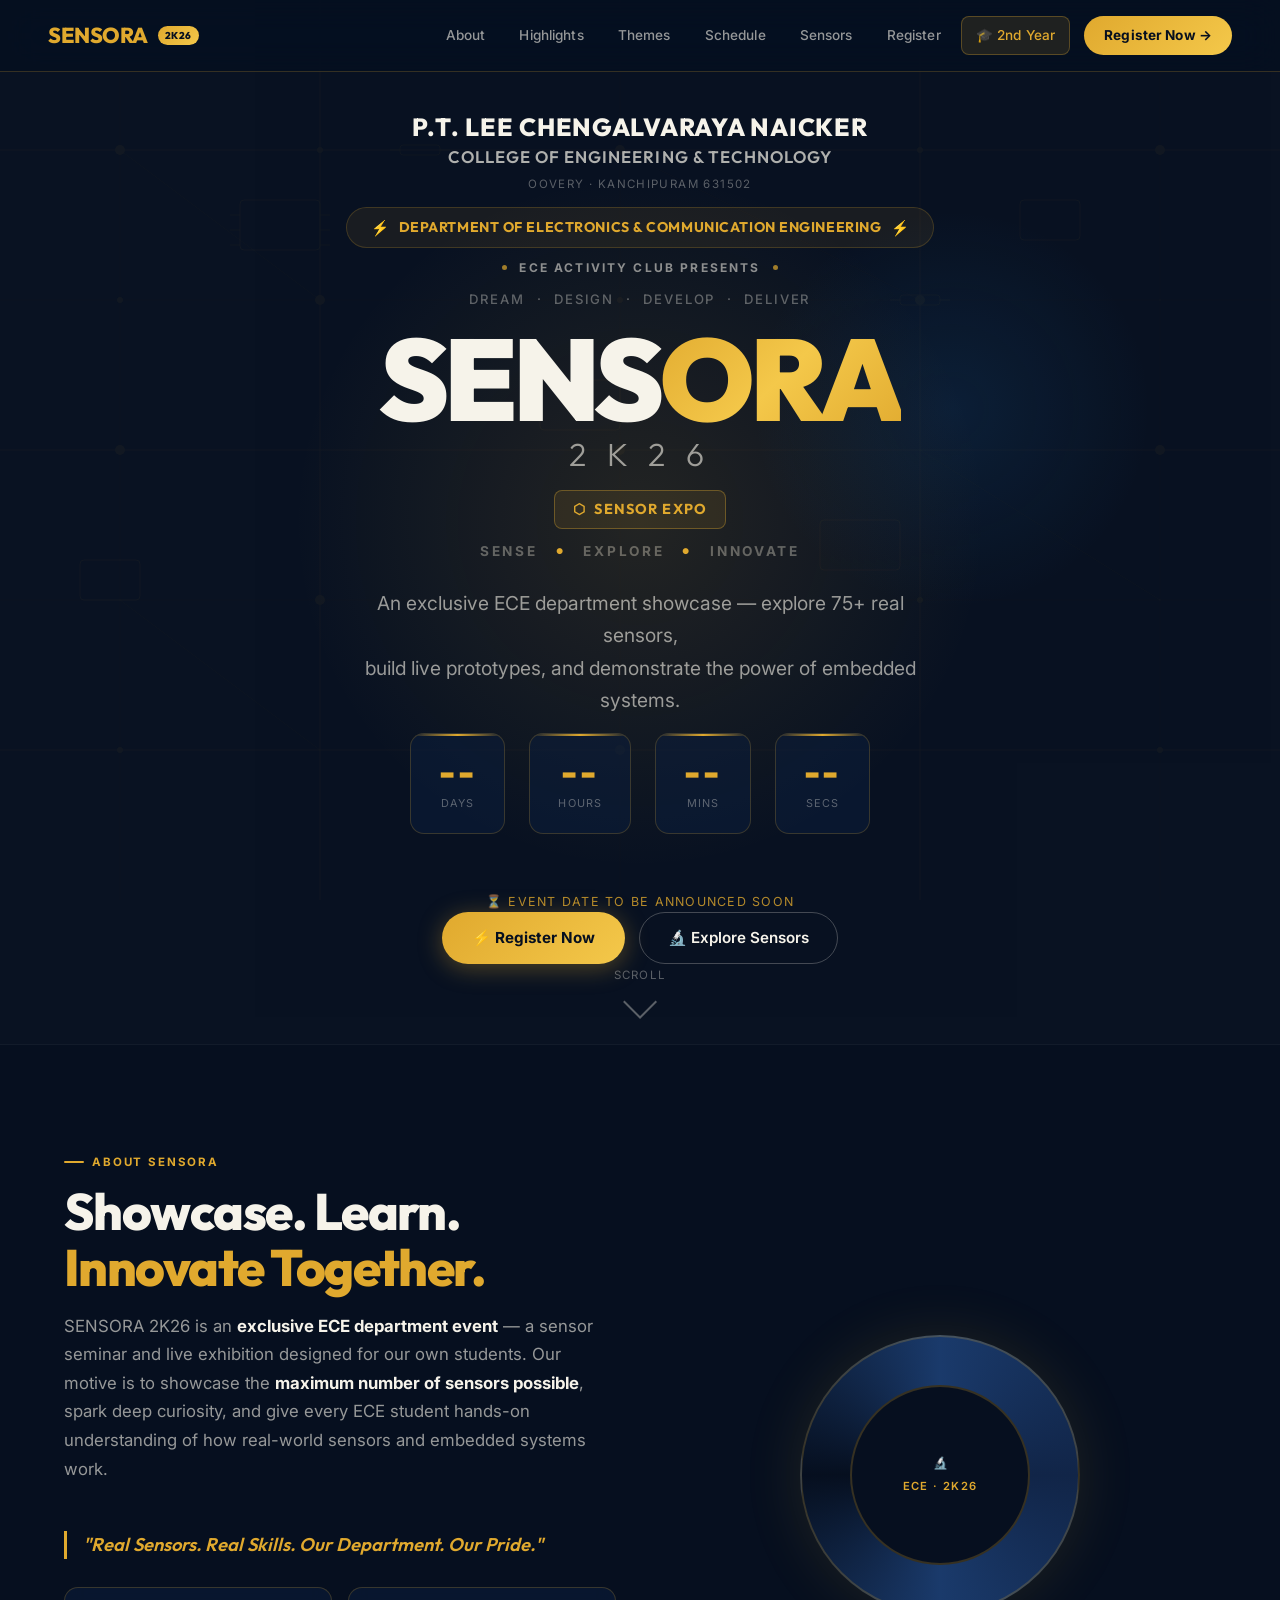
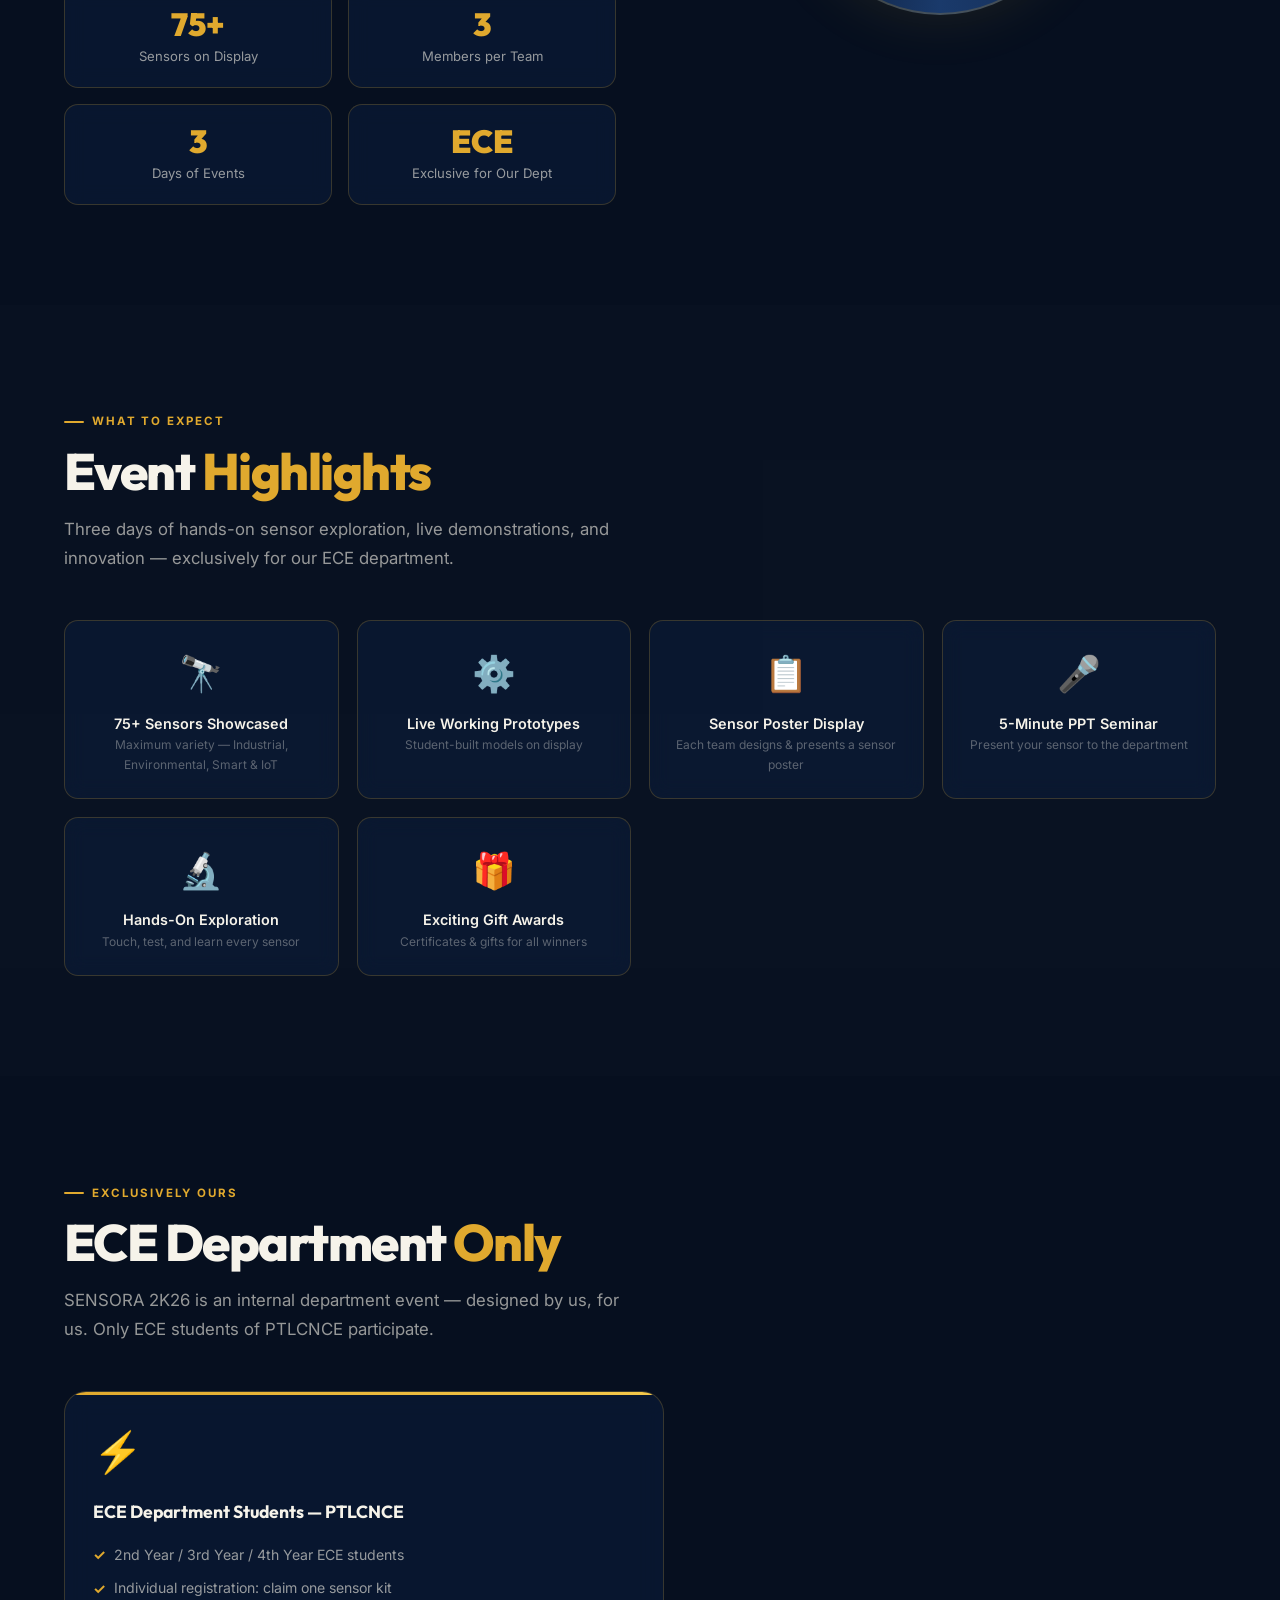
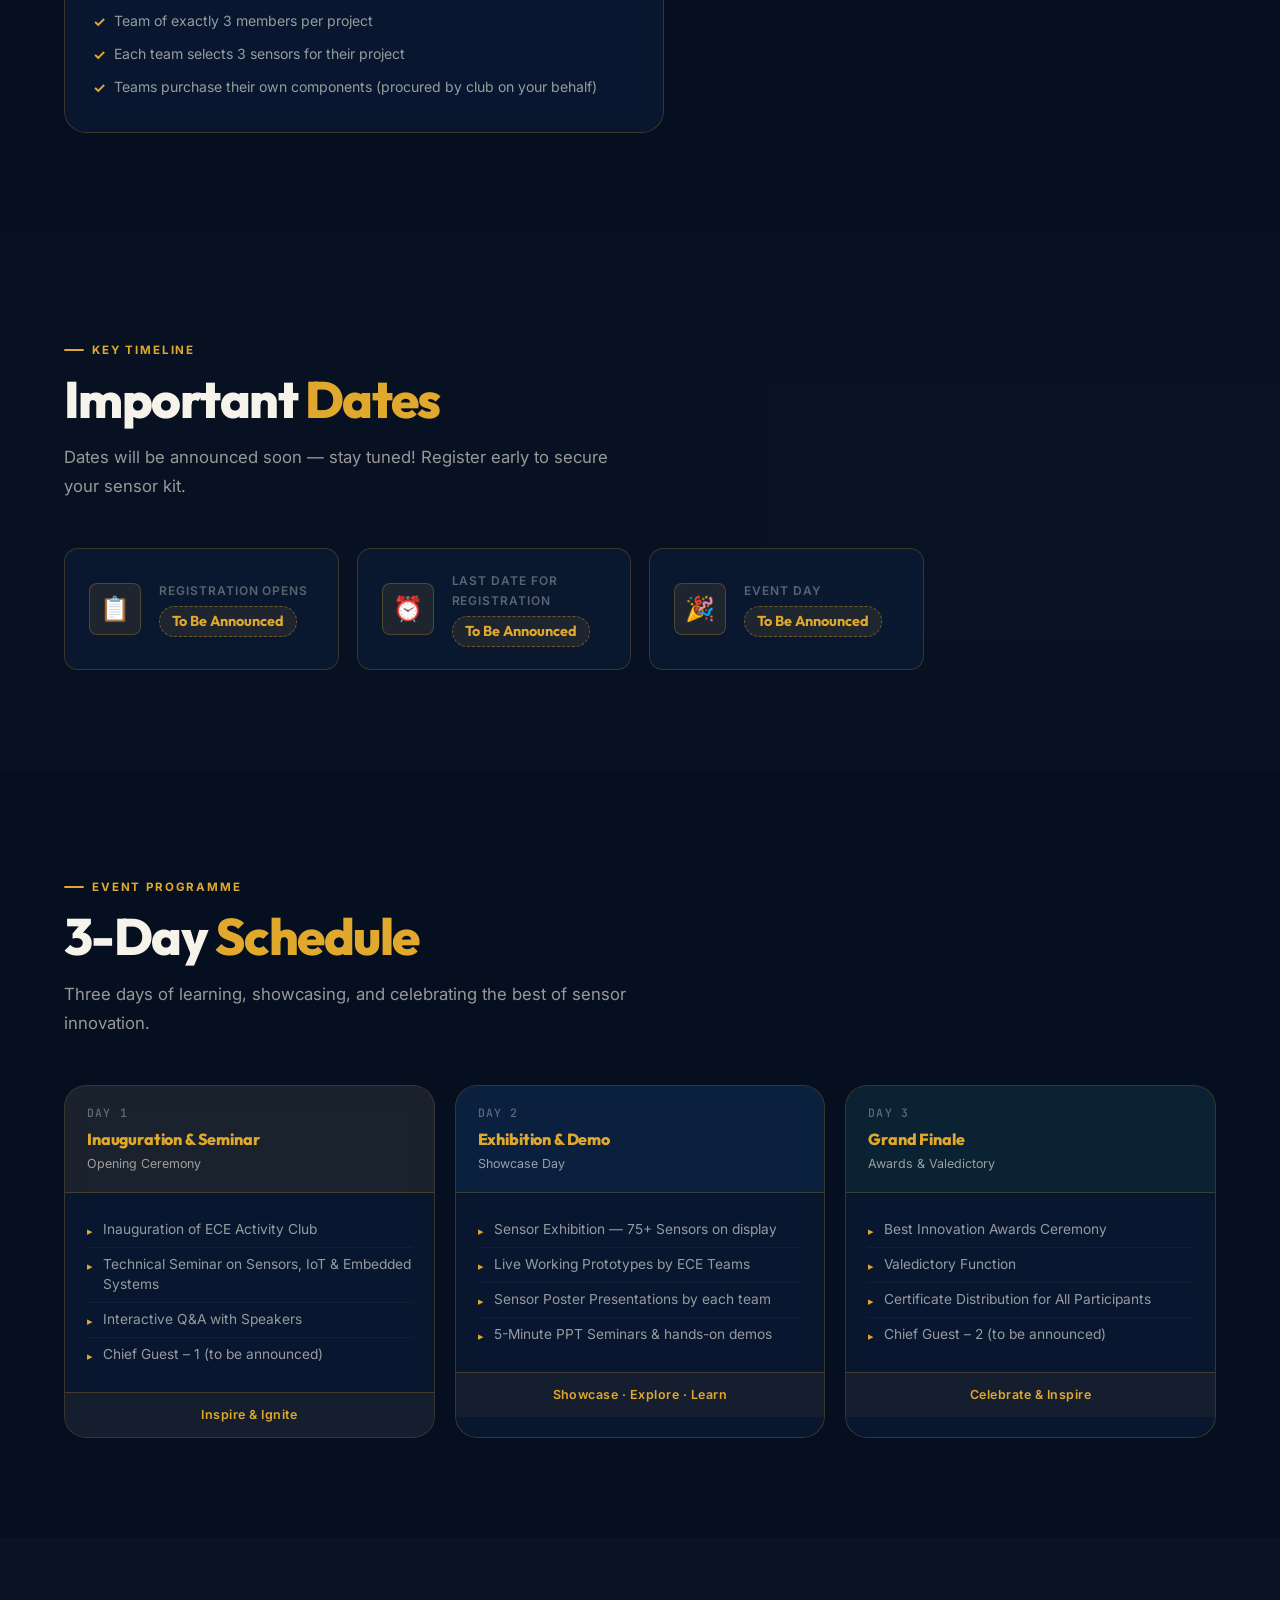
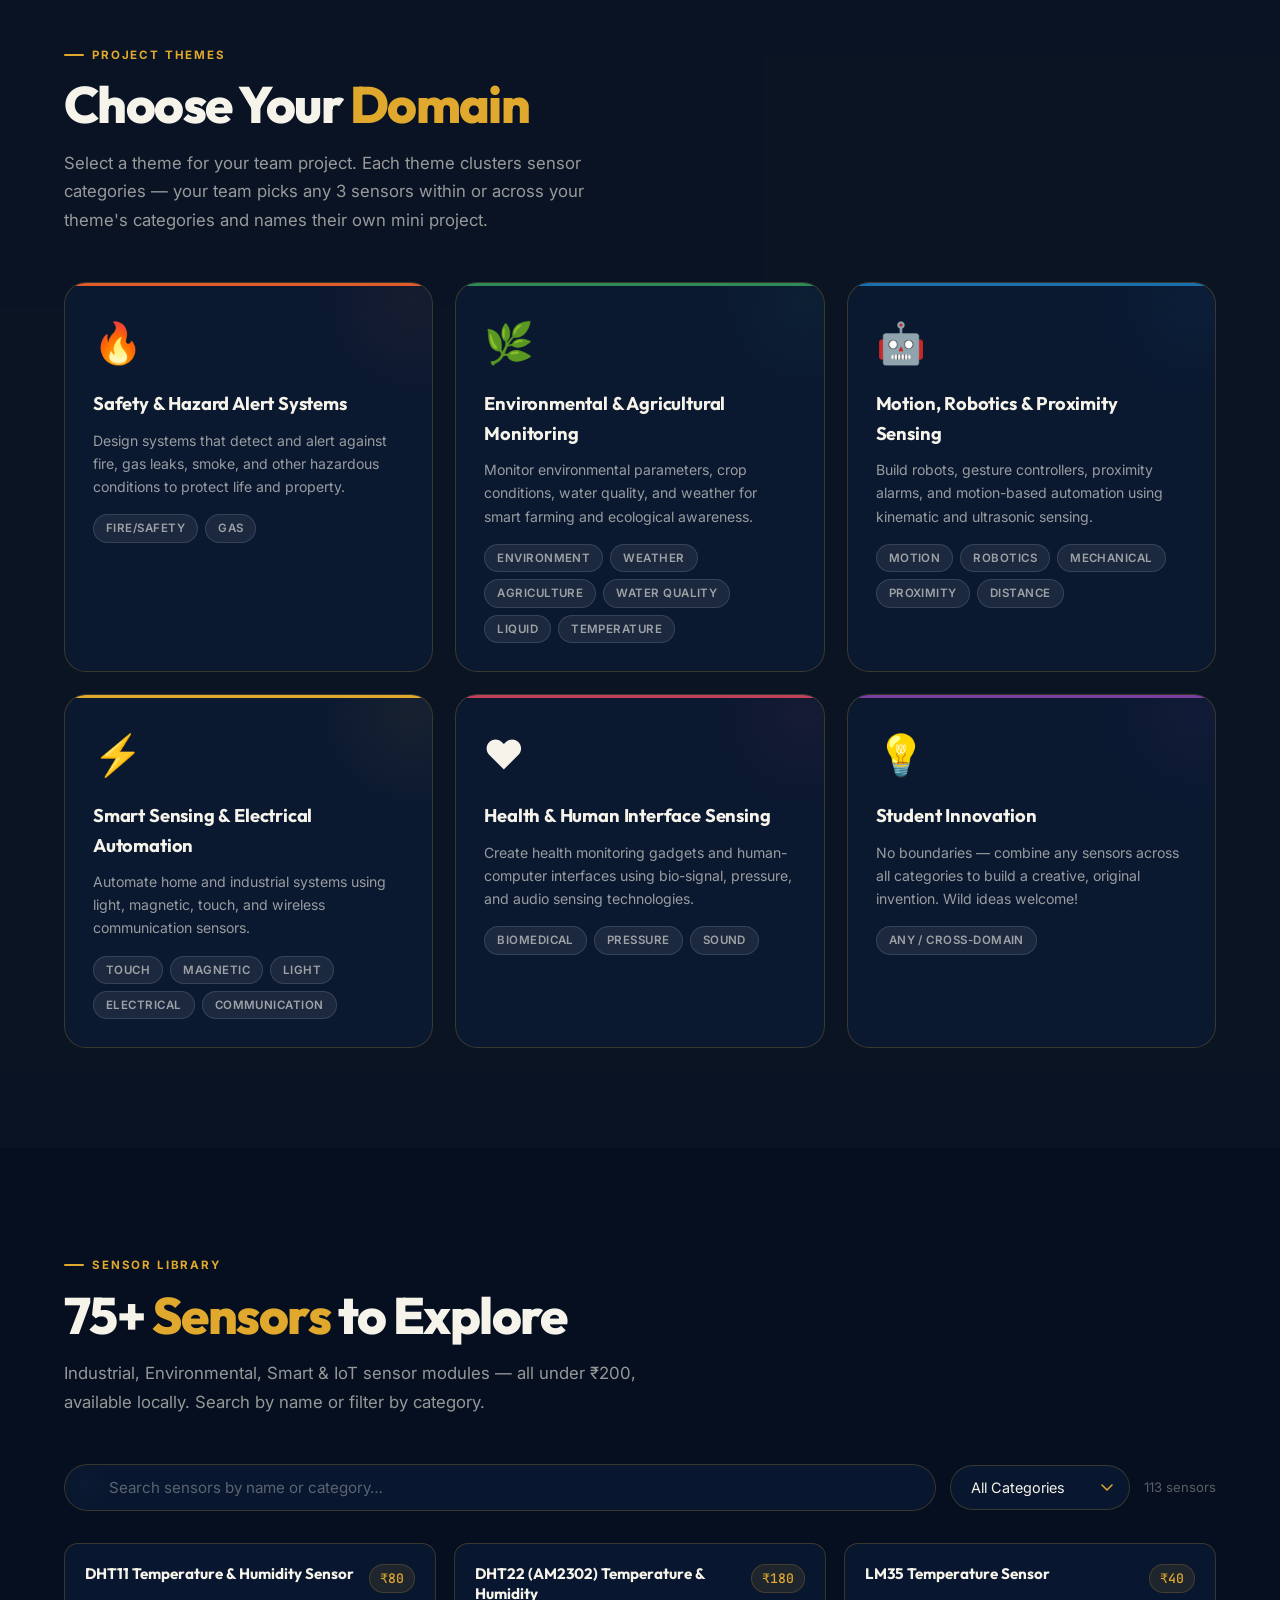
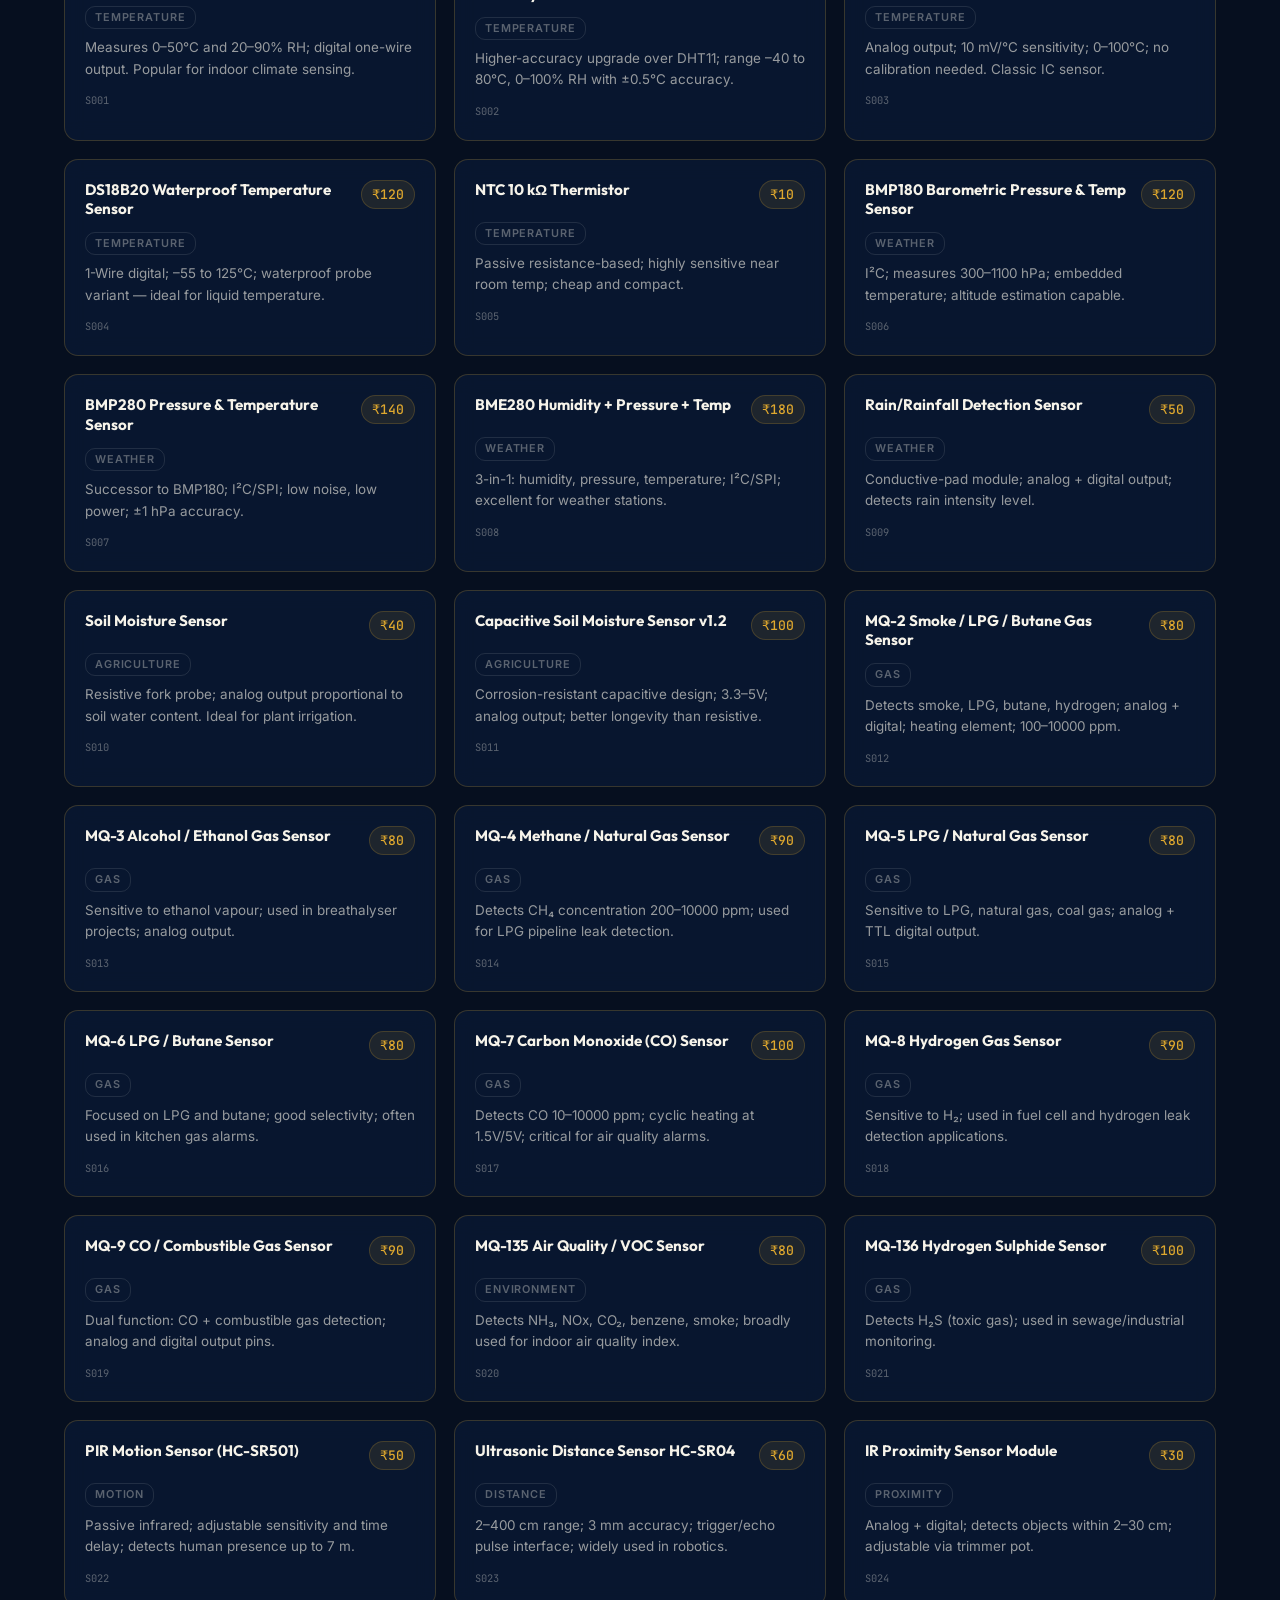
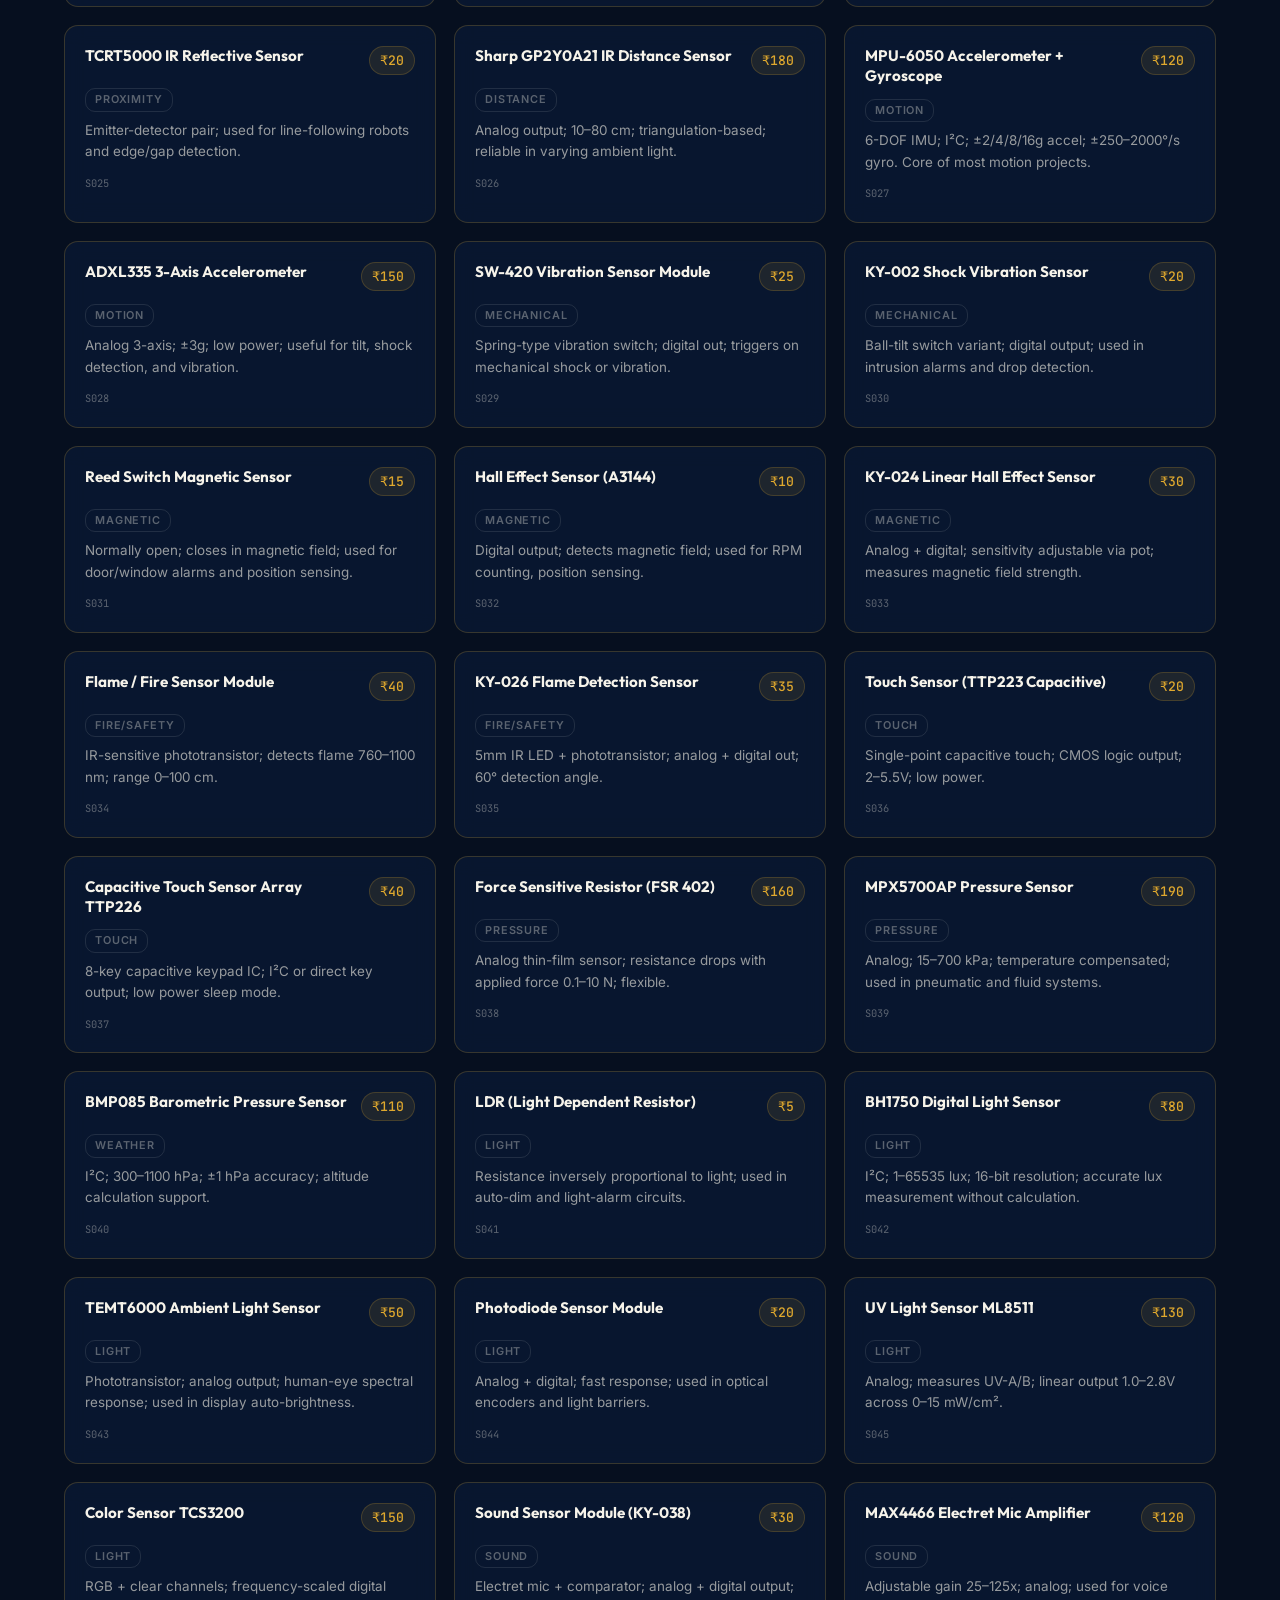
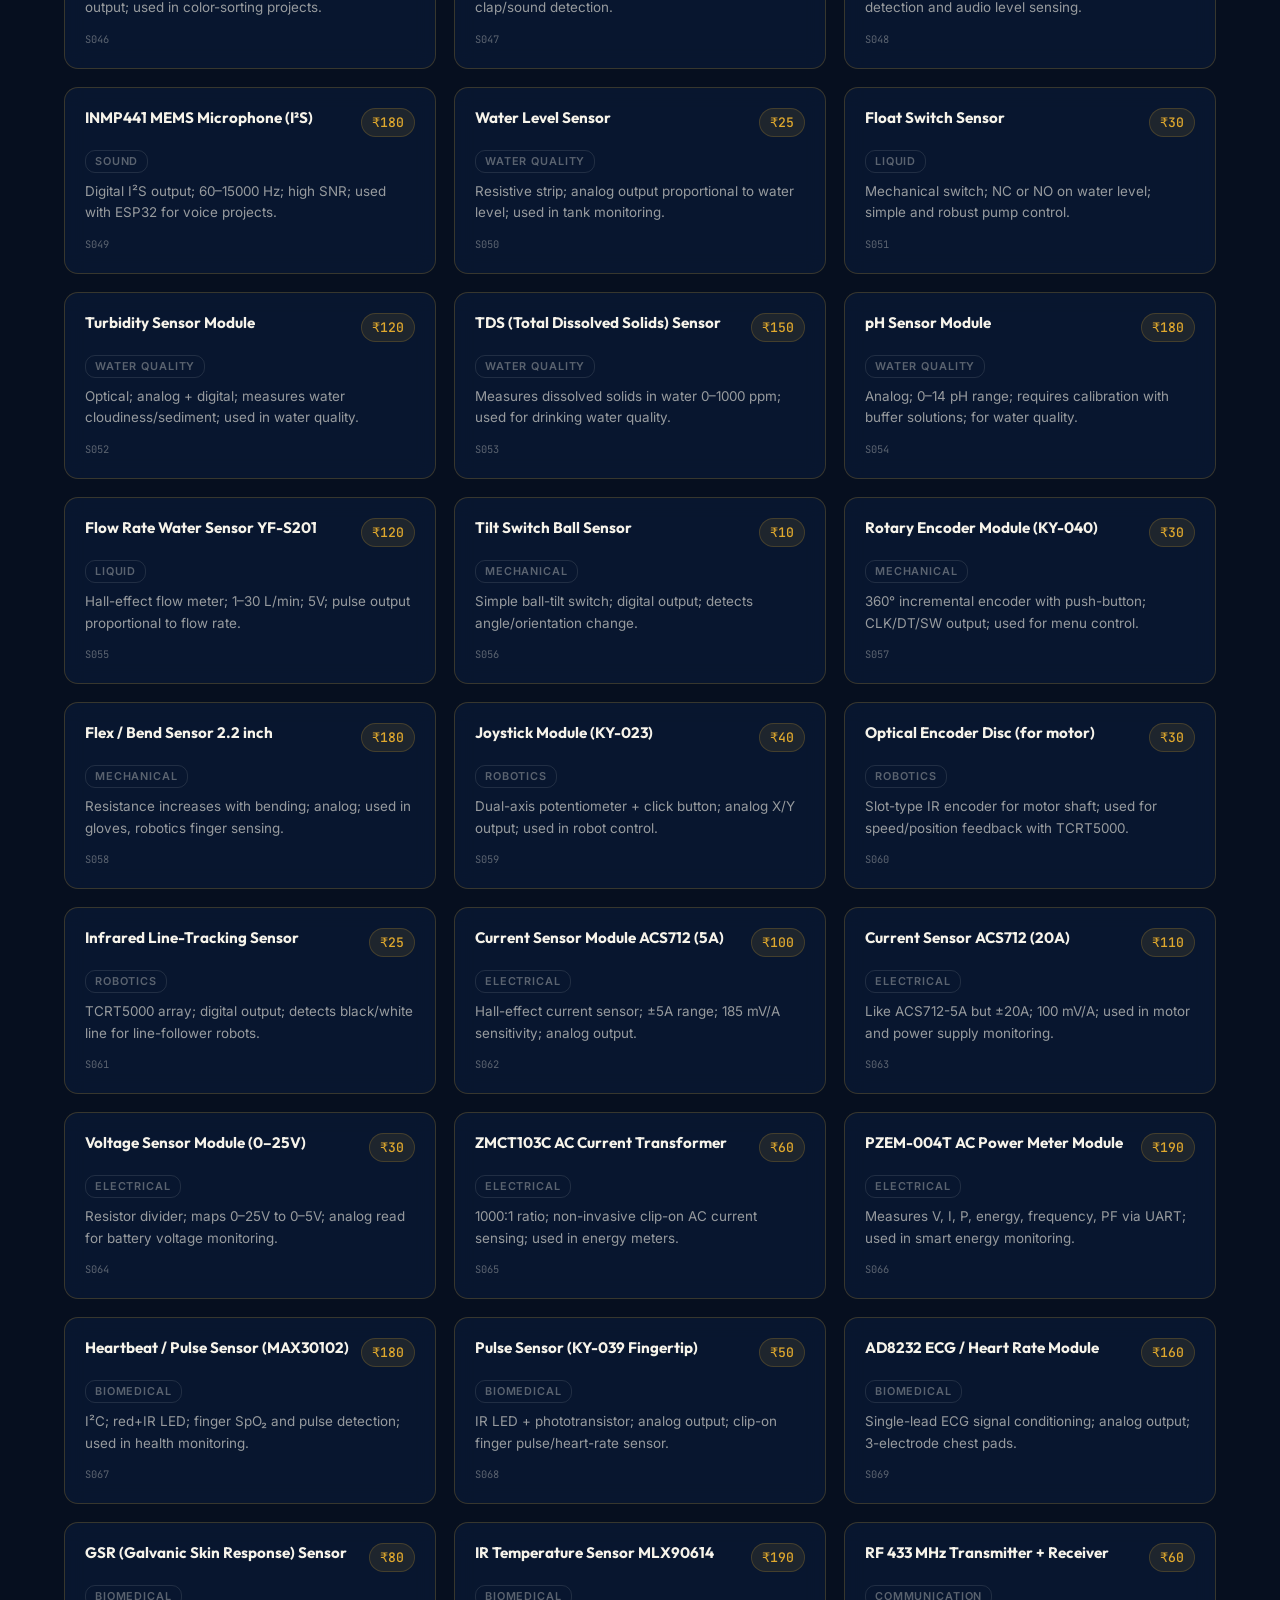
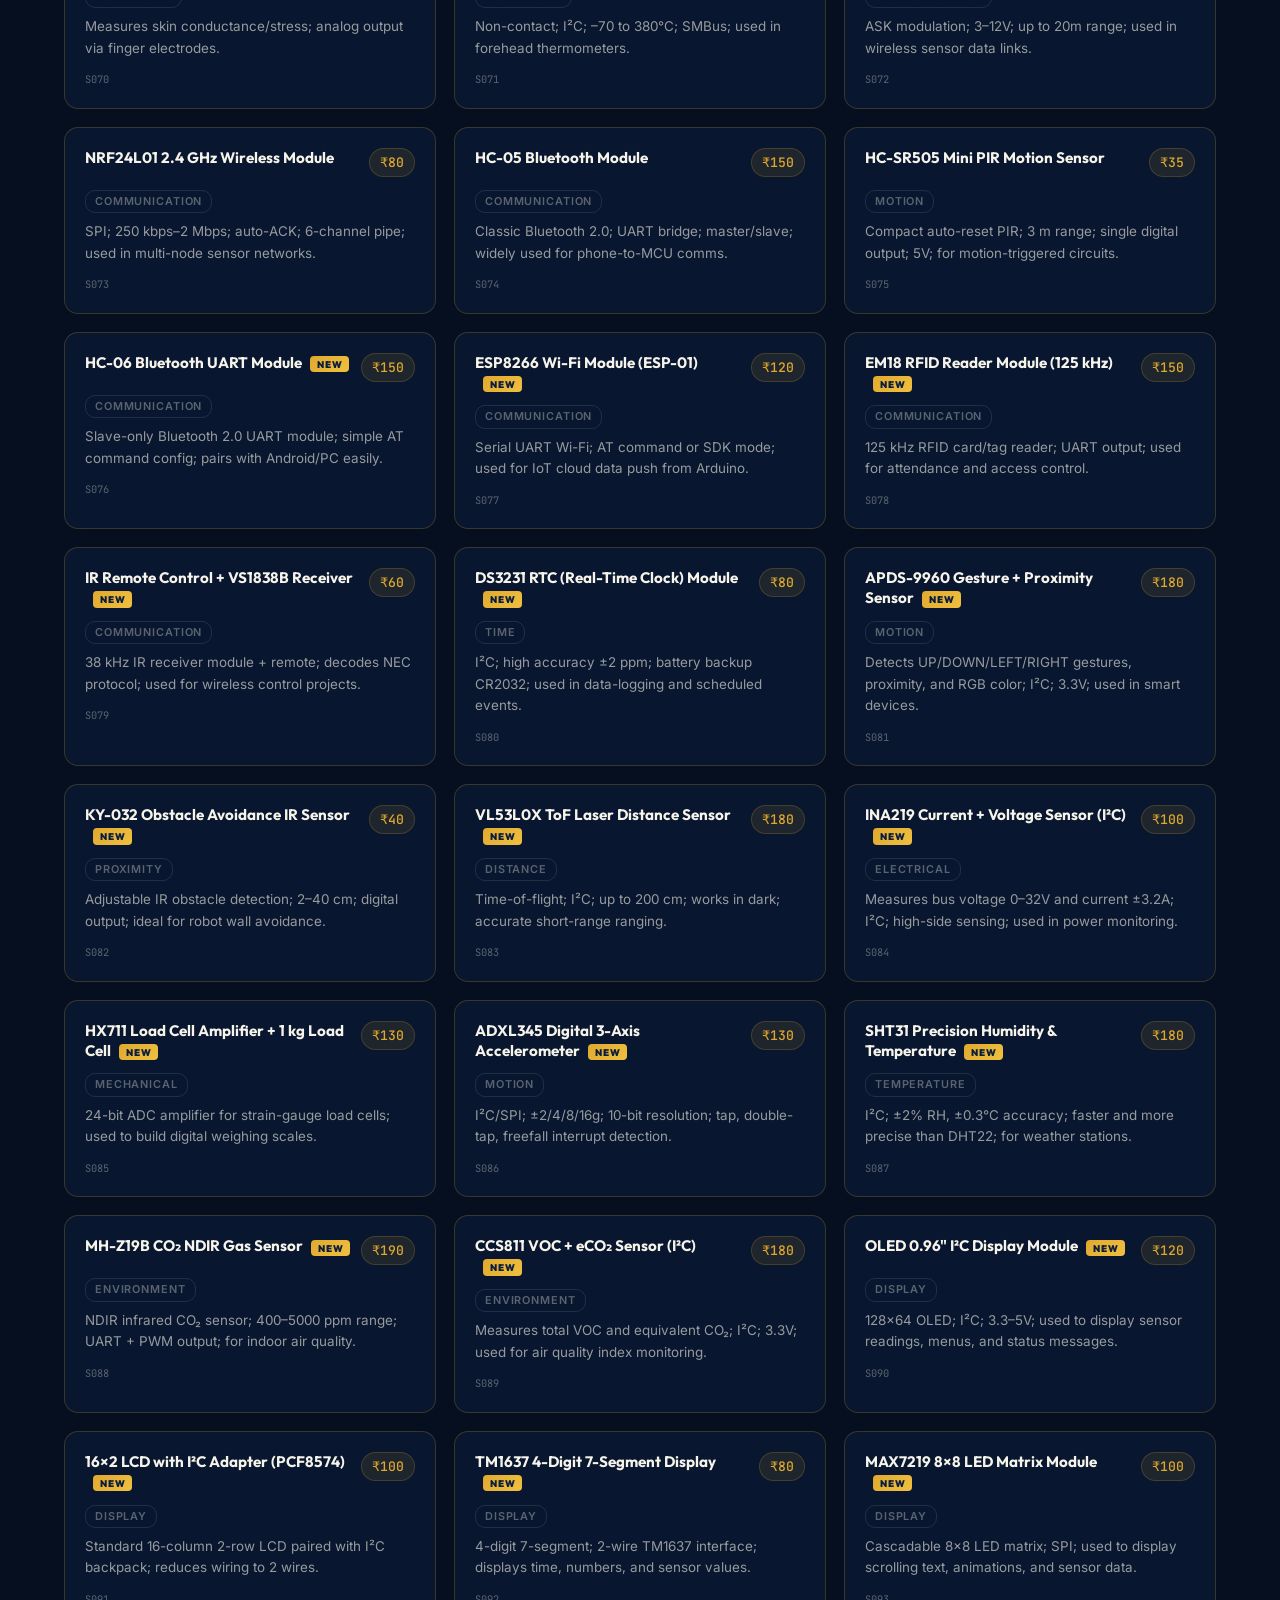
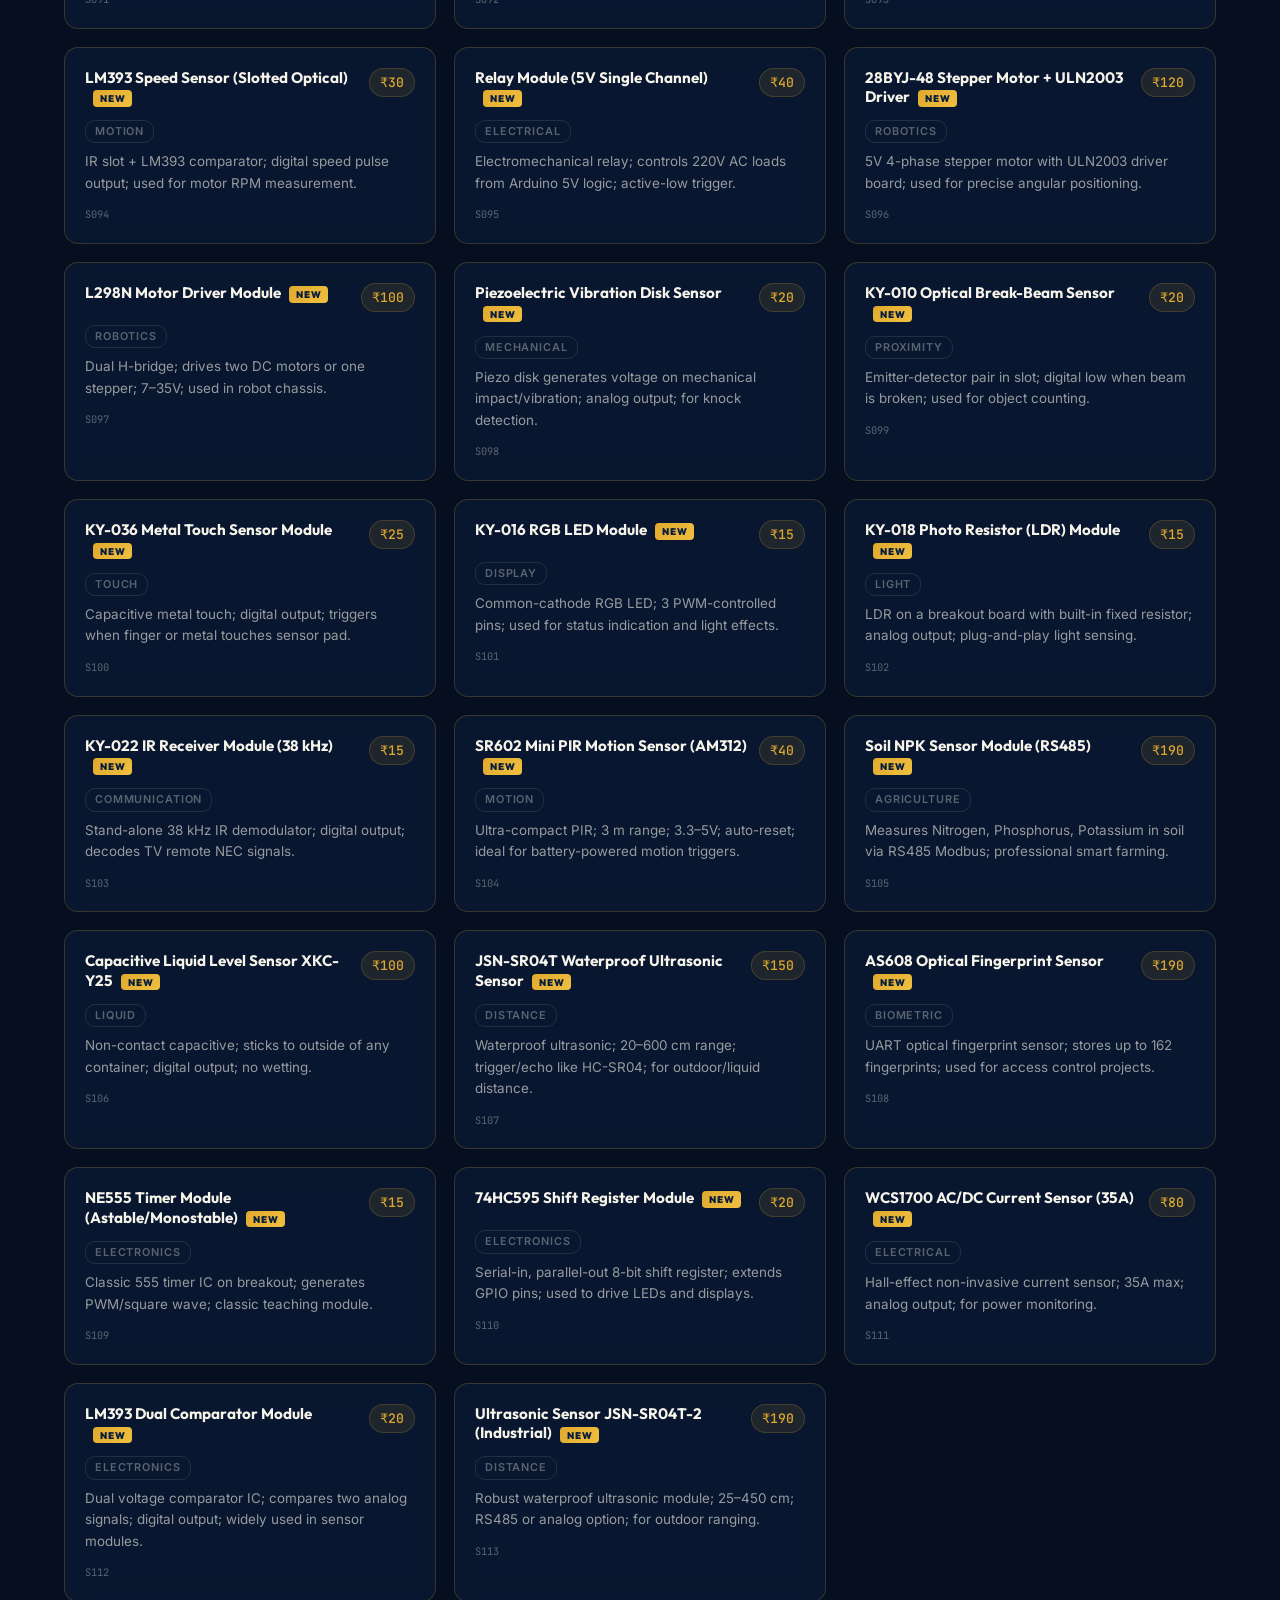
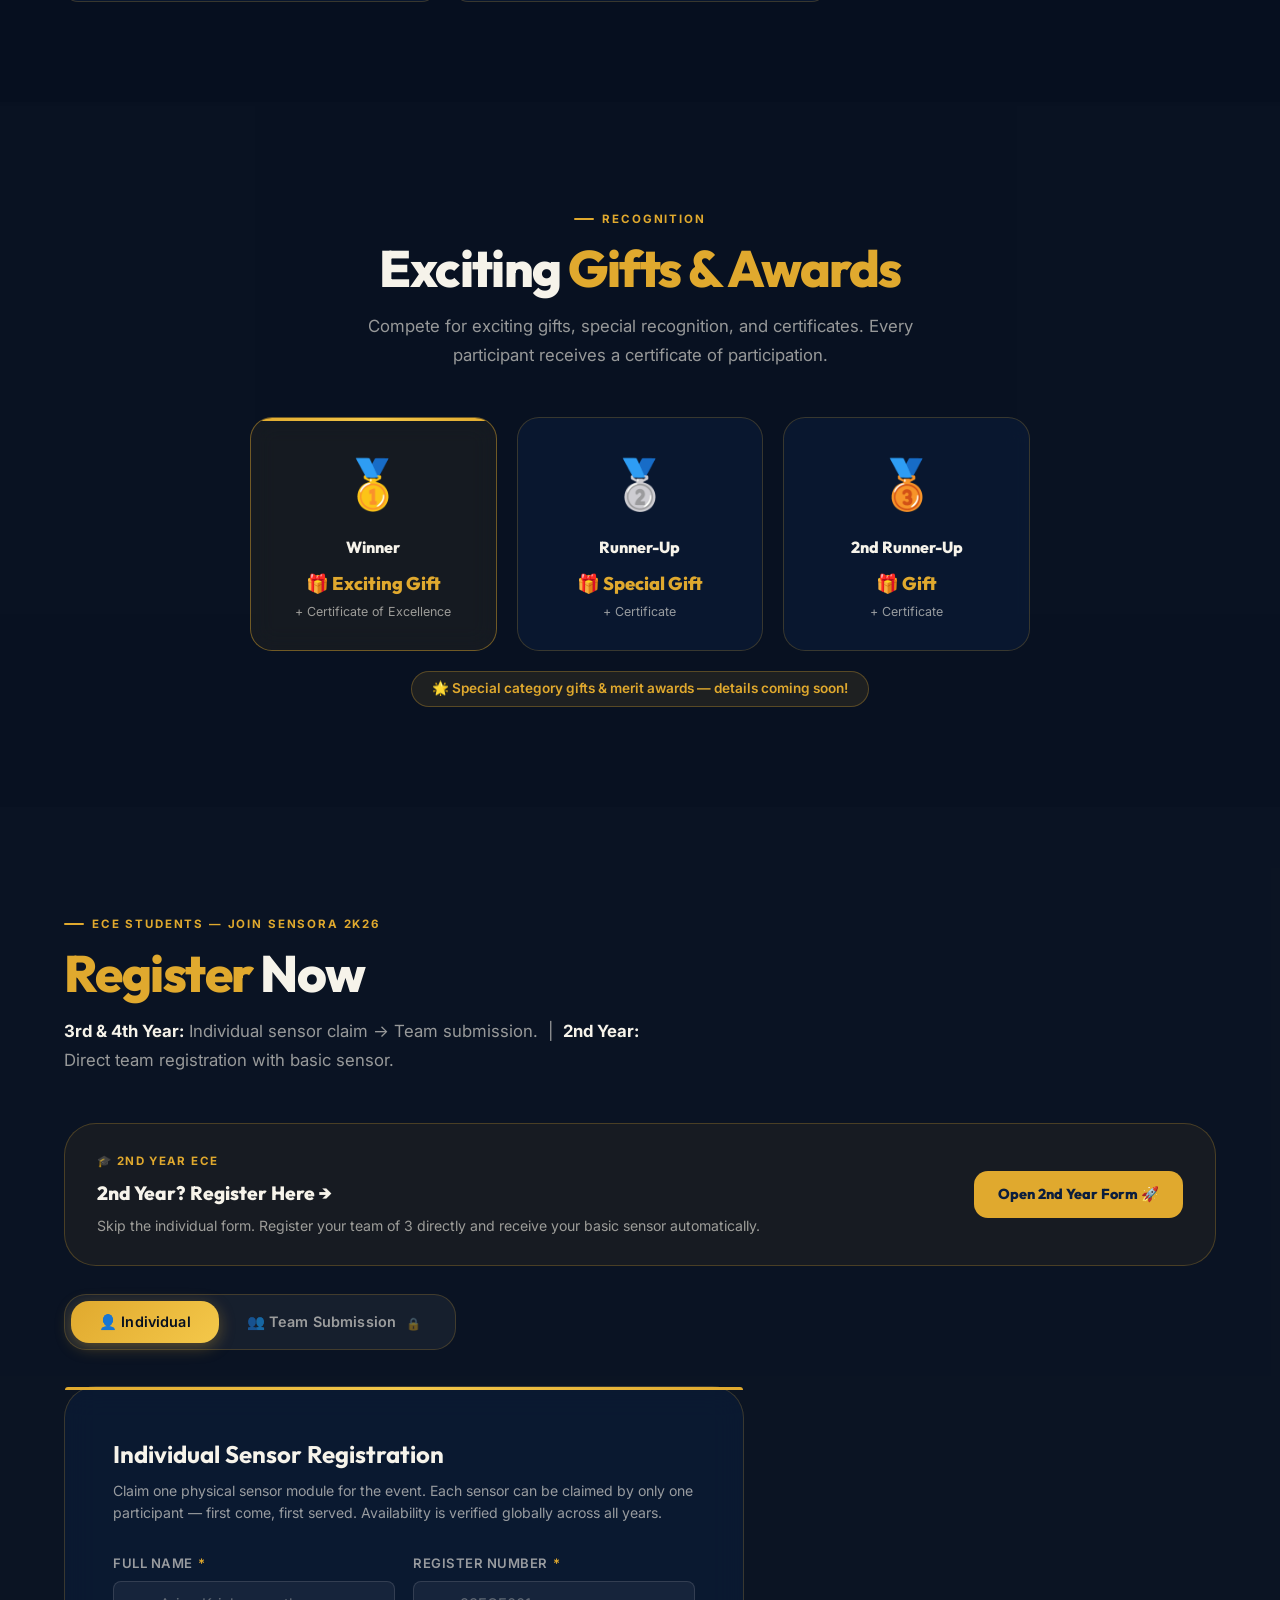
==== commit 4ffcd5e5: "Add files via upload" ====
--- a/index.html
+++ b/index.html
@@ -615,22 +615,24 @@
               <label class="form-label" for="sensor-search-input">
                 Choose Your Sensor <span class="required">*</span>
               </label>
-              <div class="sensor-search-wrap" id="sensor-search-wrap">
-                <span class="sensor-search-icon">🔍</span>
-                <input class="sensor-search-input" type="text" id="sensor-search-input"
-                       placeholder="Search or type sensor name..." autocomplete="off"
-                       aria-autocomplete="list" aria-controls="sensor-results-list"
-                       aria-expanded="false" role="combobox"/>
-                <button type="button" class="sensor-search-clear" id="sensor-search-clear"
-                        aria-label="Clear sensor" style="display:none;">✕</button>
-              </div>
-              <!-- Hidden input that holds the actual selected sensor value -->
-              <input type="hidden" id="individual-sensor" name="sensor" />
-
-              <!-- Dropdown results -->
-              <div class="sensor-results-dropdown" id="sensor-results-dropdown" role="listbox"
-                   aria-label="Sensor suggestions" style="display:none;">
-                <ul class="sensor-results-list" id="sensor-results-list"></ul>
+              <div class="sensor-search-container" id="sensor-search-container">
+                <div class="sensor-search-wrap" id="sensor-search-wrap">
+                  <span class="sensor-search-icon">🔍</span>
+                  <input class="sensor-search-input" type="text" id="sensor-search-input"
+                         placeholder="Search or type sensor name..." autocomplete="off"
+                         aria-autocomplete="list" aria-controls="sensor-results-list"
+                         aria-expanded="false" role="combobox"/>
+                  <button type="button" class="sensor-search-clear" id="sensor-search-clear"
+                          aria-label="Clear sensor" style="display:none;">✕</button>
+                </div>
+                <!-- Hidden input that holds the actual selected sensor value -->
+                <input type="hidden" id="individual-sensor" name="sensor" />
+
+                <!-- Dropdown results -->
+                <div class="sensor-results-dropdown" id="sensor-results-dropdown" role="listbox"
+                     aria-label="Sensor suggestions" style="display:none;">
+                  <ul class="sensor-results-list" id="sensor-results-list"></ul>
+                </div>
               </div>
 
               <!-- Status badge shown after selection -->
@@ -1016,6 +1018,7 @@
     document.getElementById('admin').style.display = 'block';
   }
 </script>
+<script src="data/sensors-data.js"></script>
 <script src="app.js" defer></script>
 </body>
 </html>
--- a/style.css
+++ b/style.css
@@ -829,13 +829,14 @@
   max-width: 680px;
   backdrop-filter: blur(16px);
   position: relative;
-  overflow: hidden;
+  overflow: visible;
 }
 .form-card::before {
   content: '';
   position: absolute;
   top: 0; left: 0; right: 0; height: 3px;
   background: linear-gradient(90deg, var(--gold), var(--gold-light), var(--gold));
+  border-radius: var(--radius-xl) var(--radius-xl) 0 0;
 }
 .form-title {
   font-family: var(--font-head);
--- a/sections.css
+++ b/sections.css
@@ -504,9 +504,13 @@
    SENSOR SEARCH WIDGET
    ════════════════════════════════════════════════════════════ */
 
-/* Search wrap — parent needs relative for dropdown positioning */
+/* Search container — relative anchor for dropdown positioning */
 #sensor-search-group {
   position: relative;
+}
+.sensor-search-container {
+  position: relative;
+  width: 100%;
 }
 
 /* Search wrap */
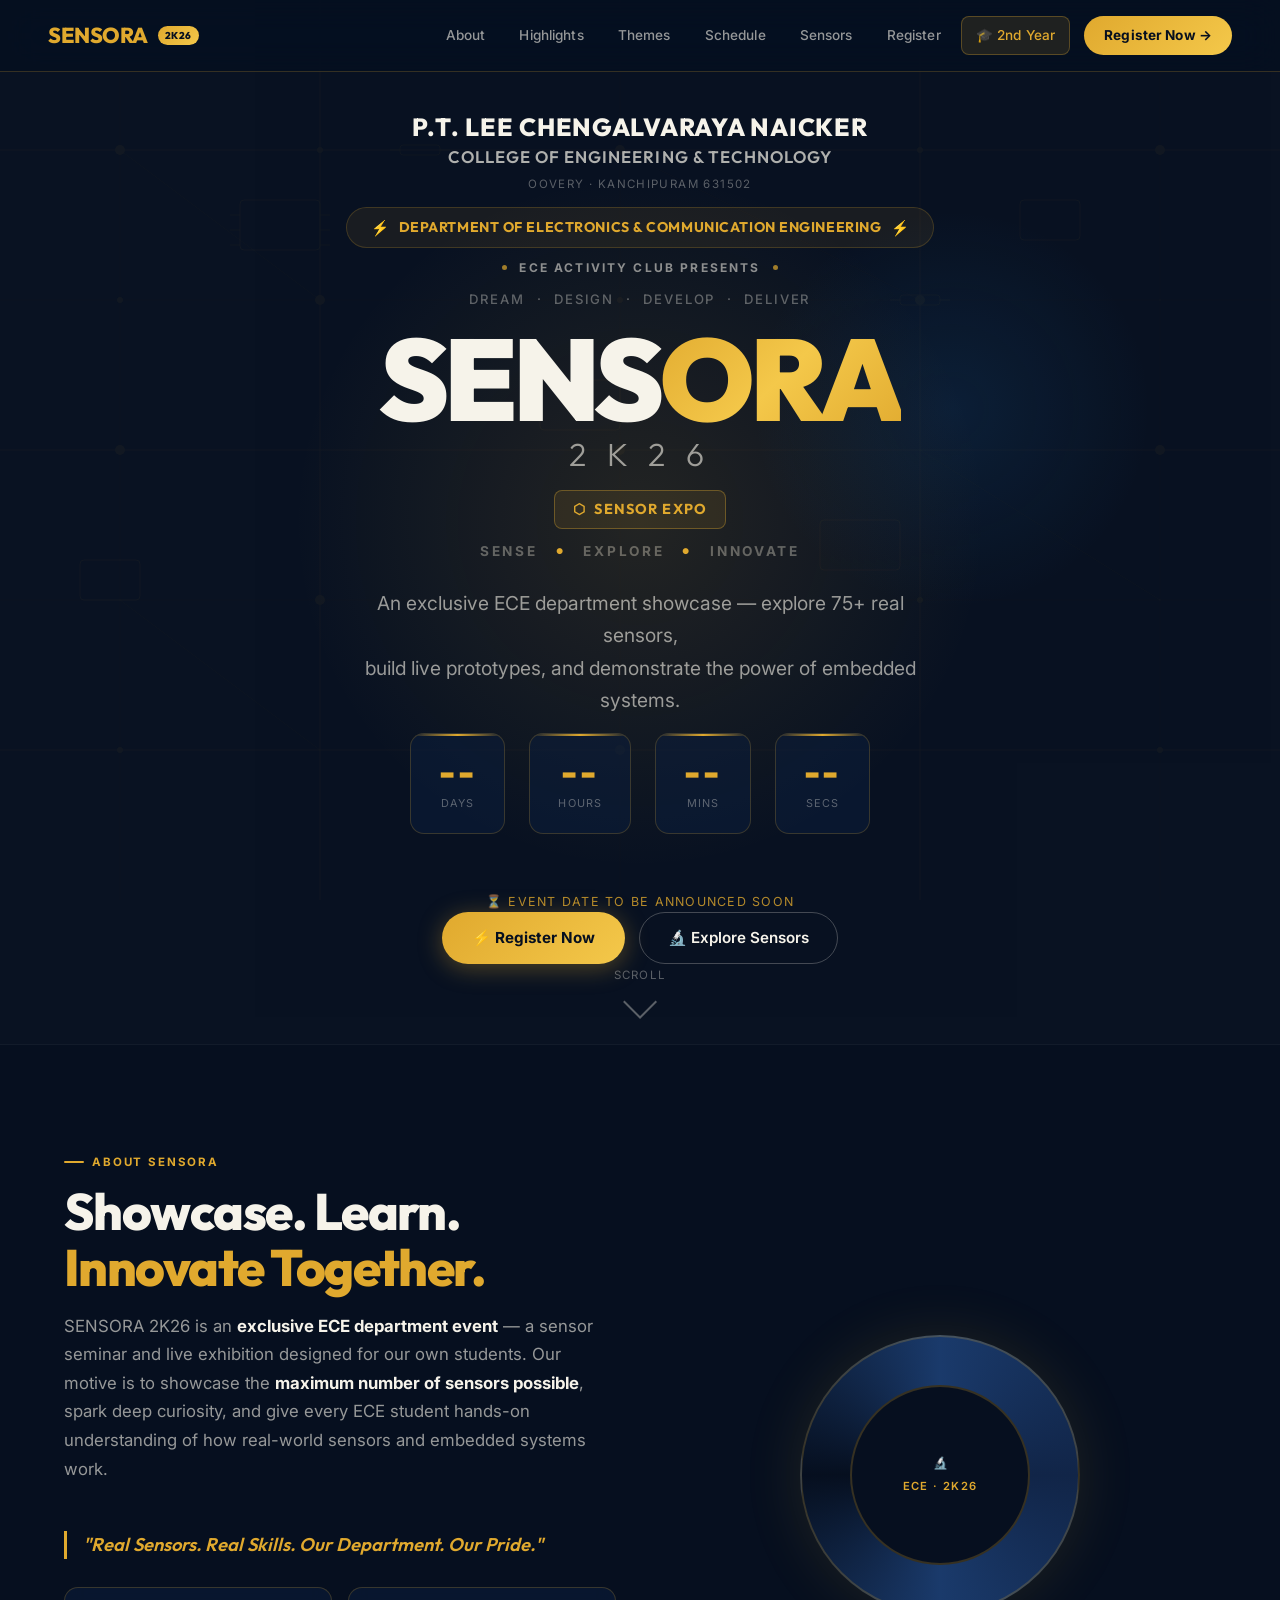
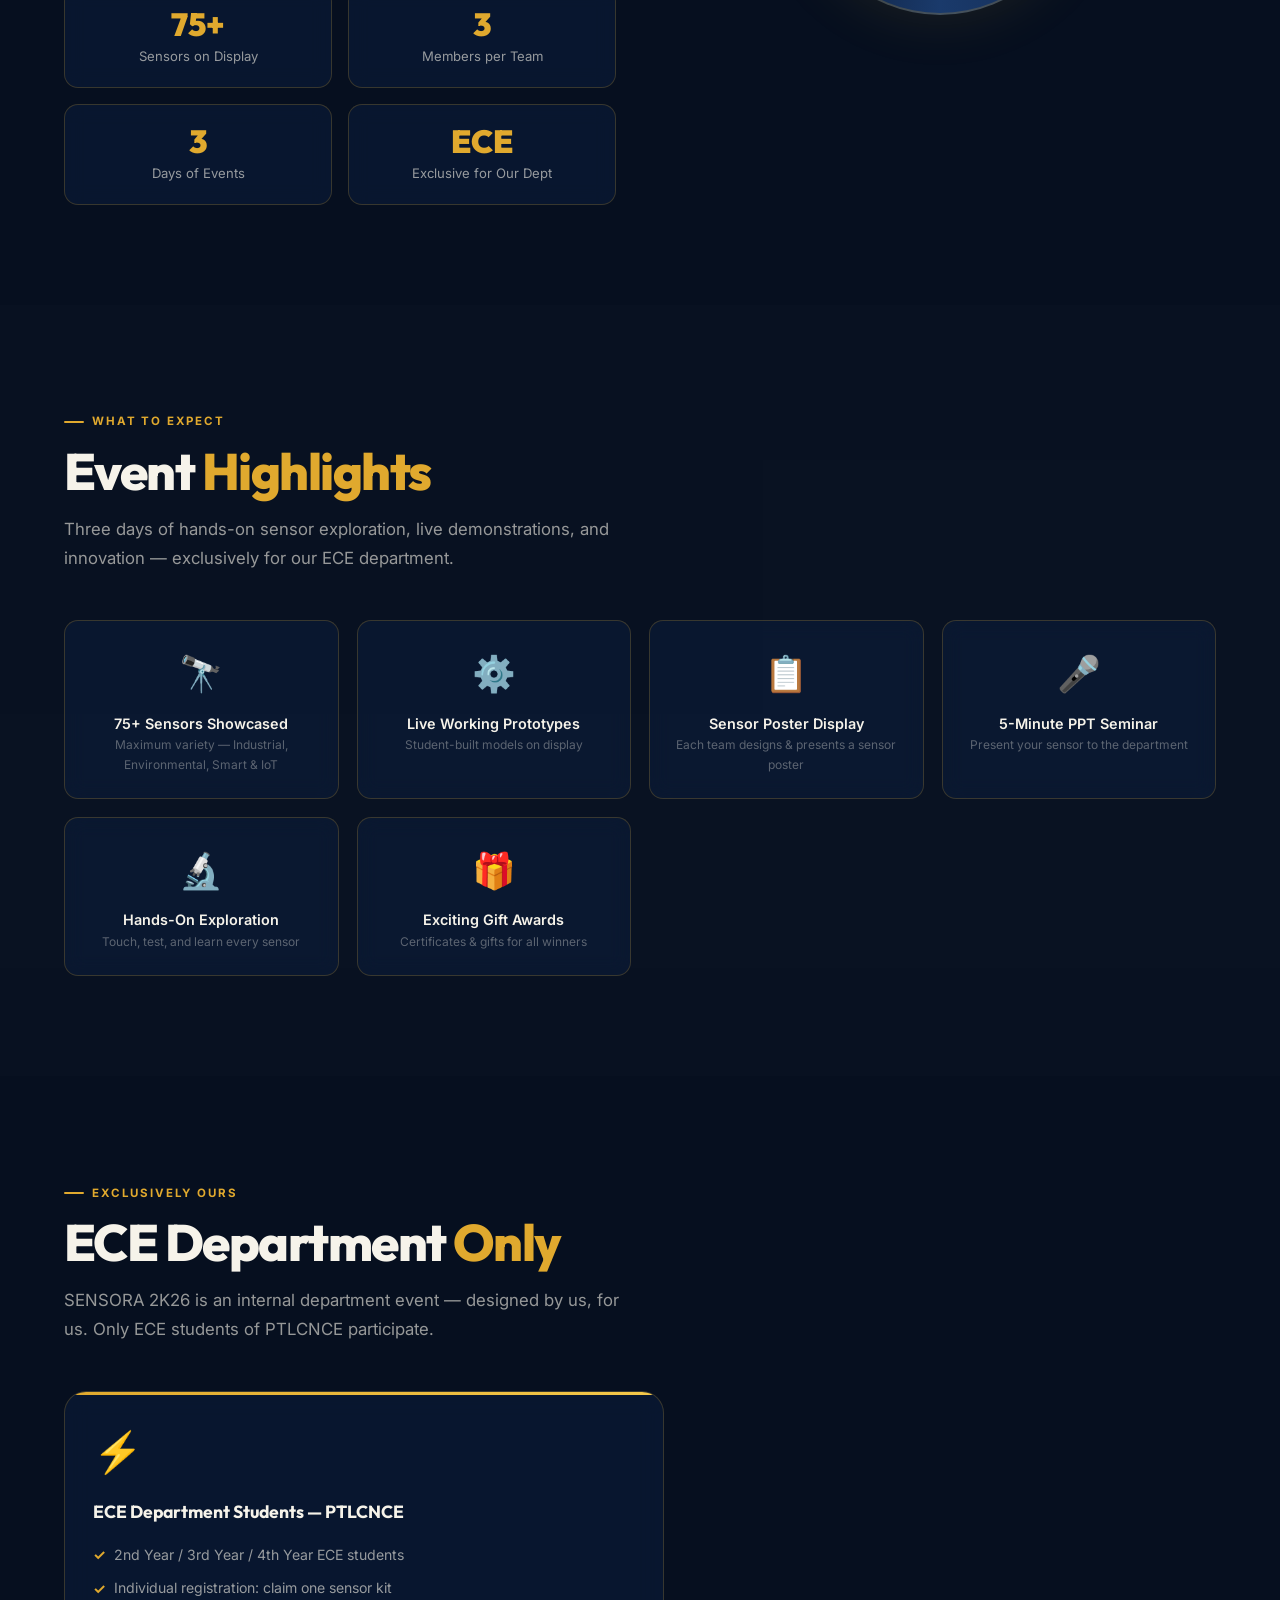
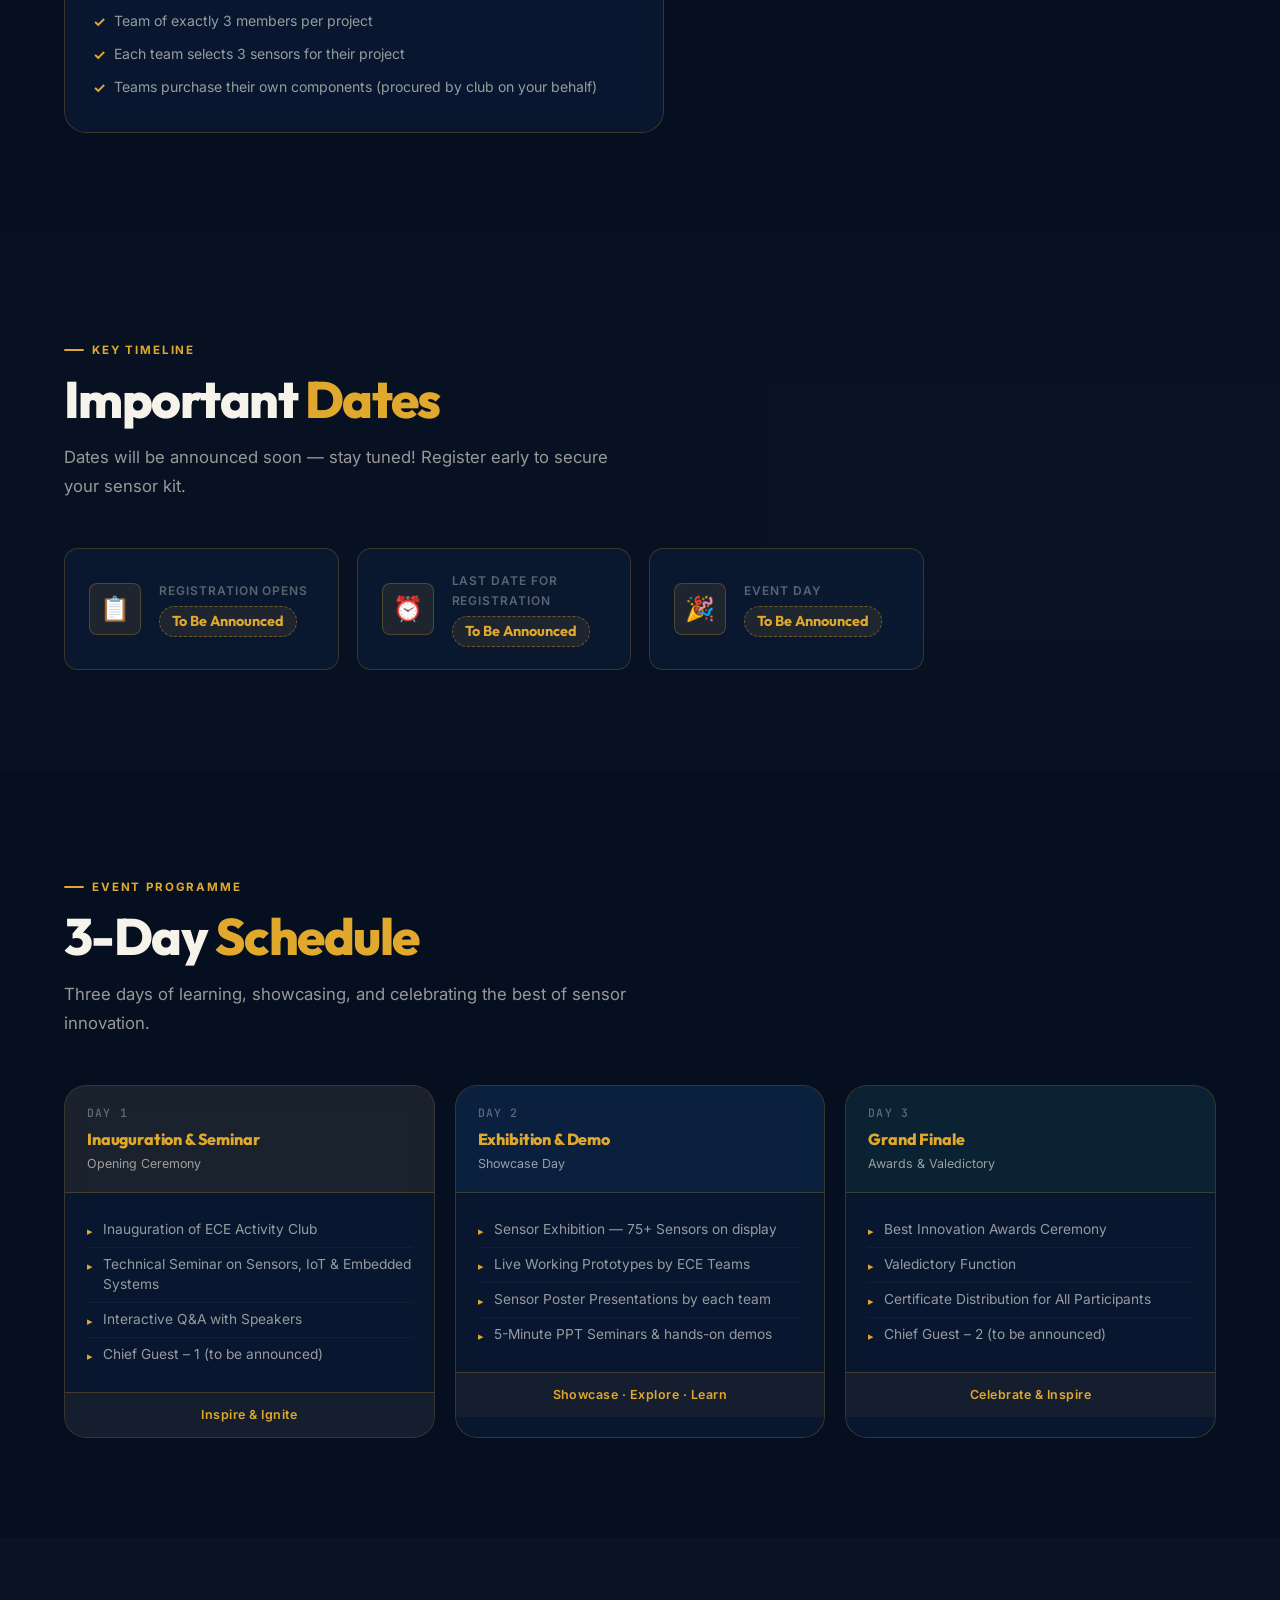
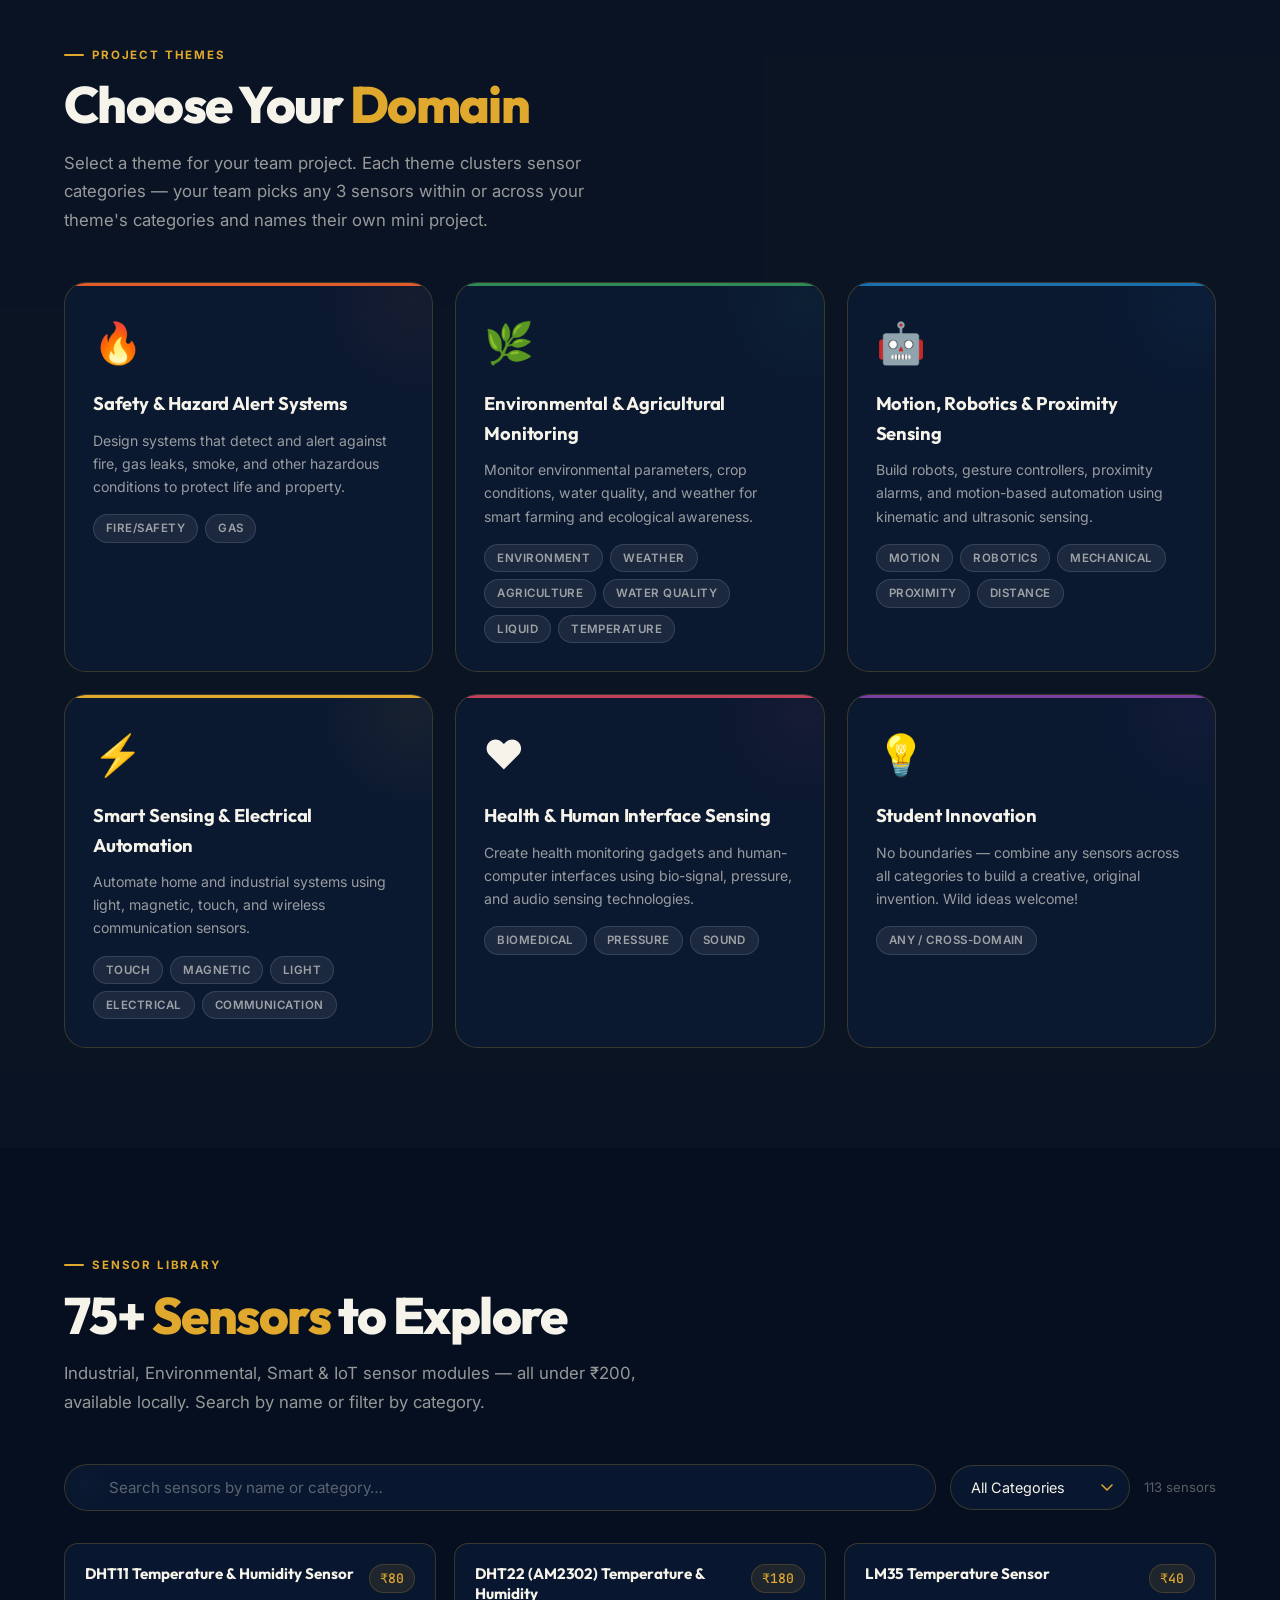
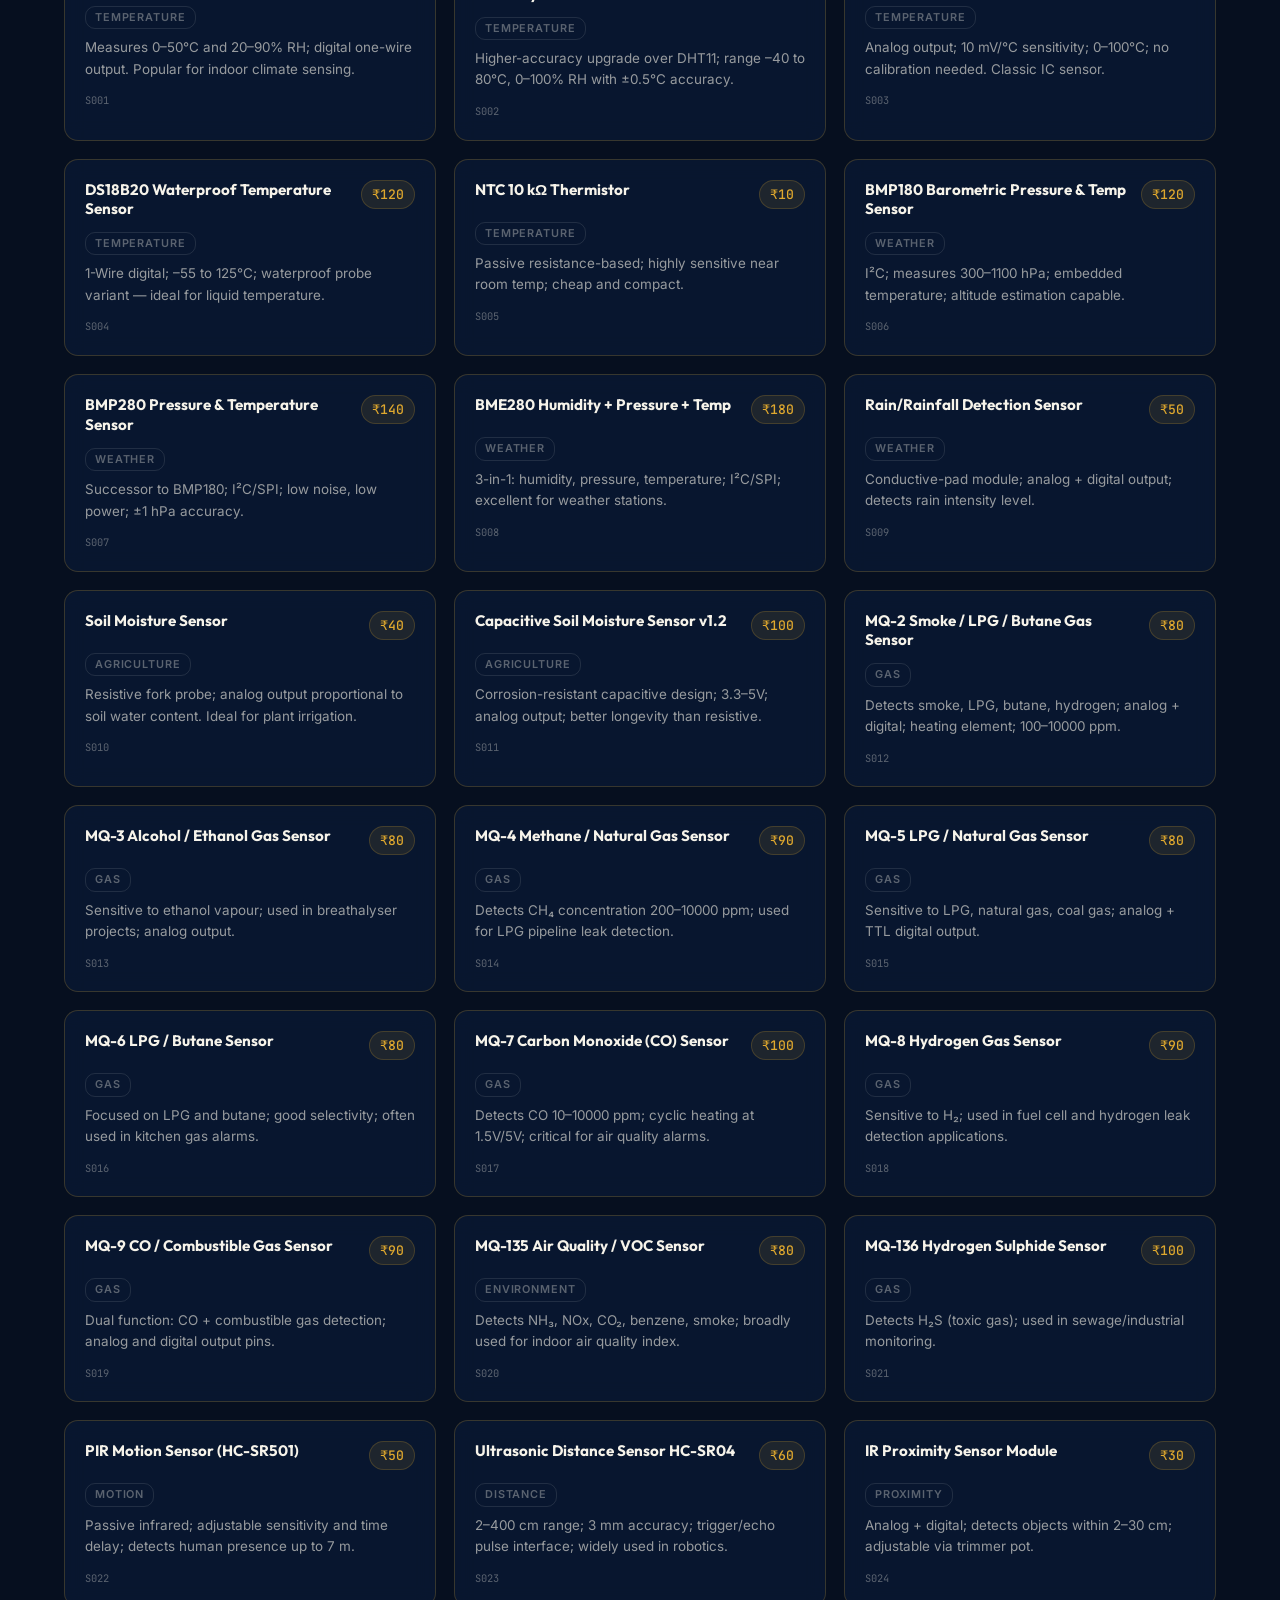
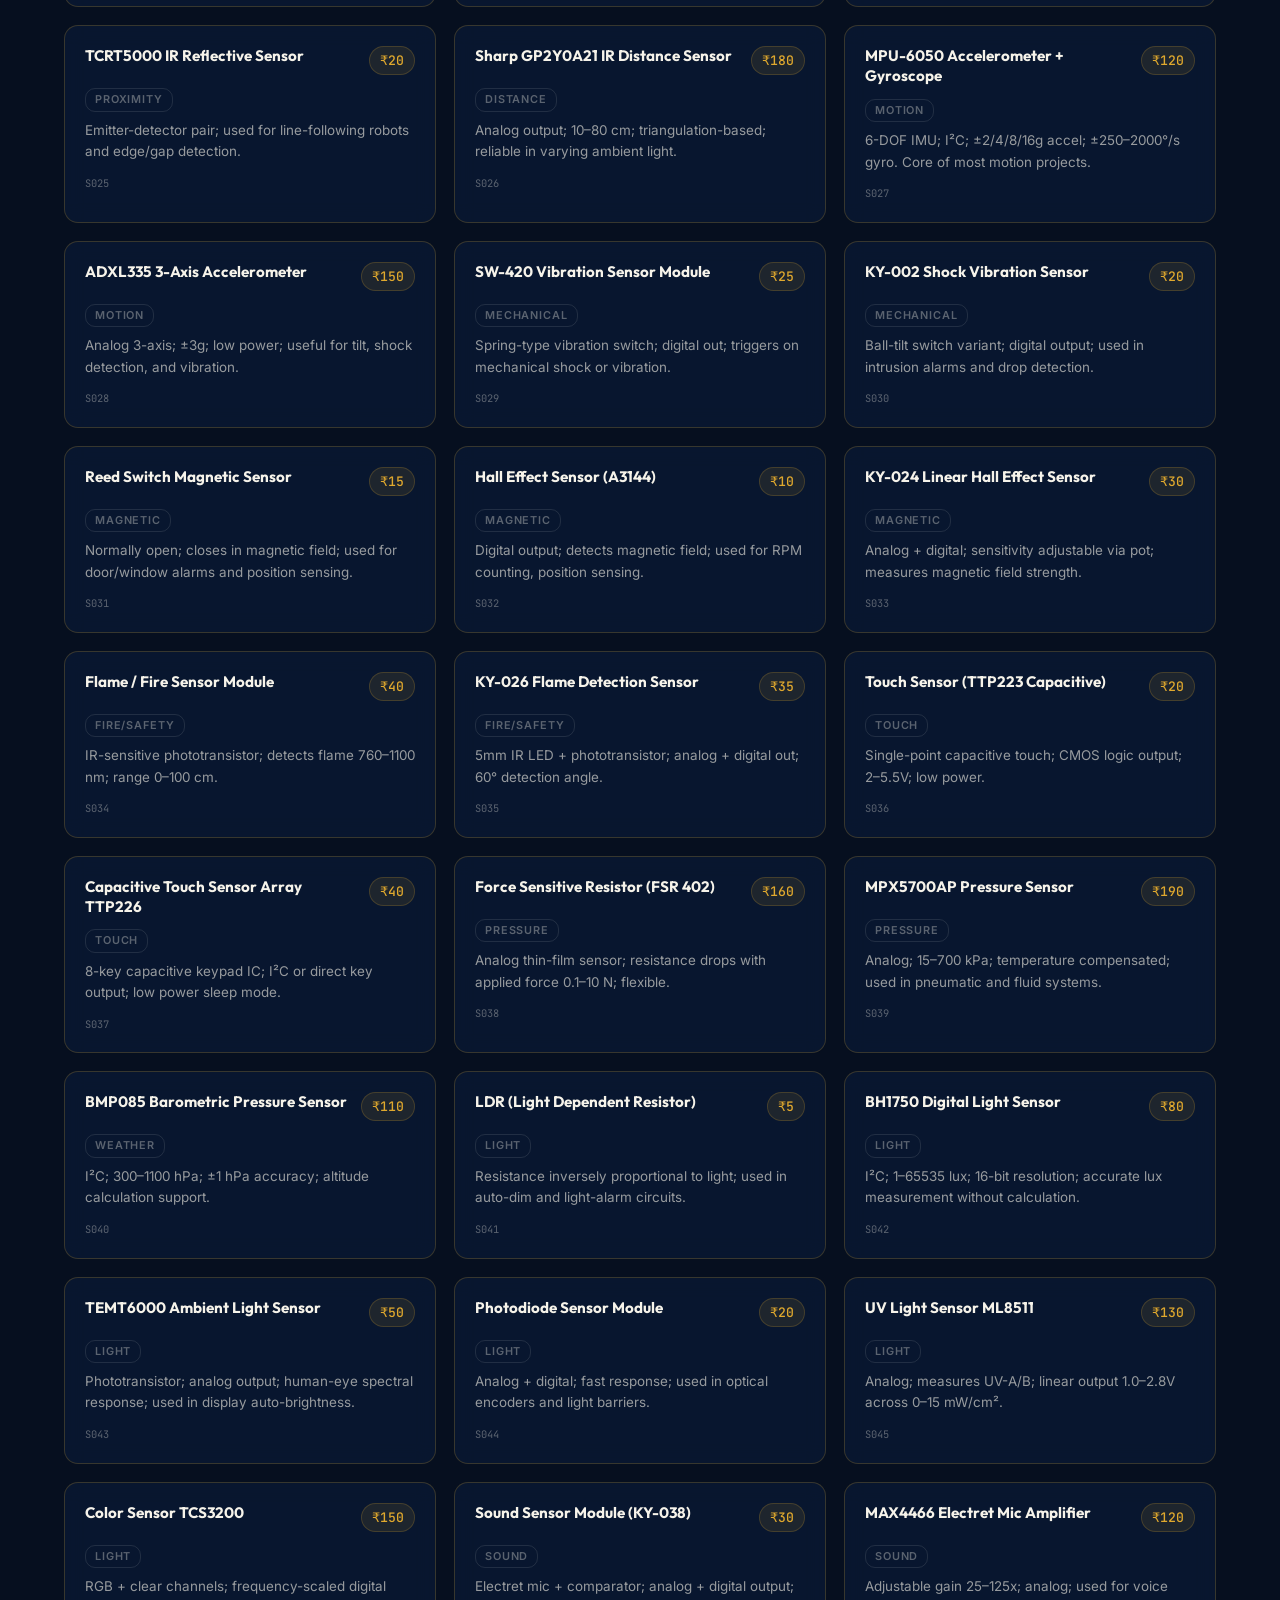
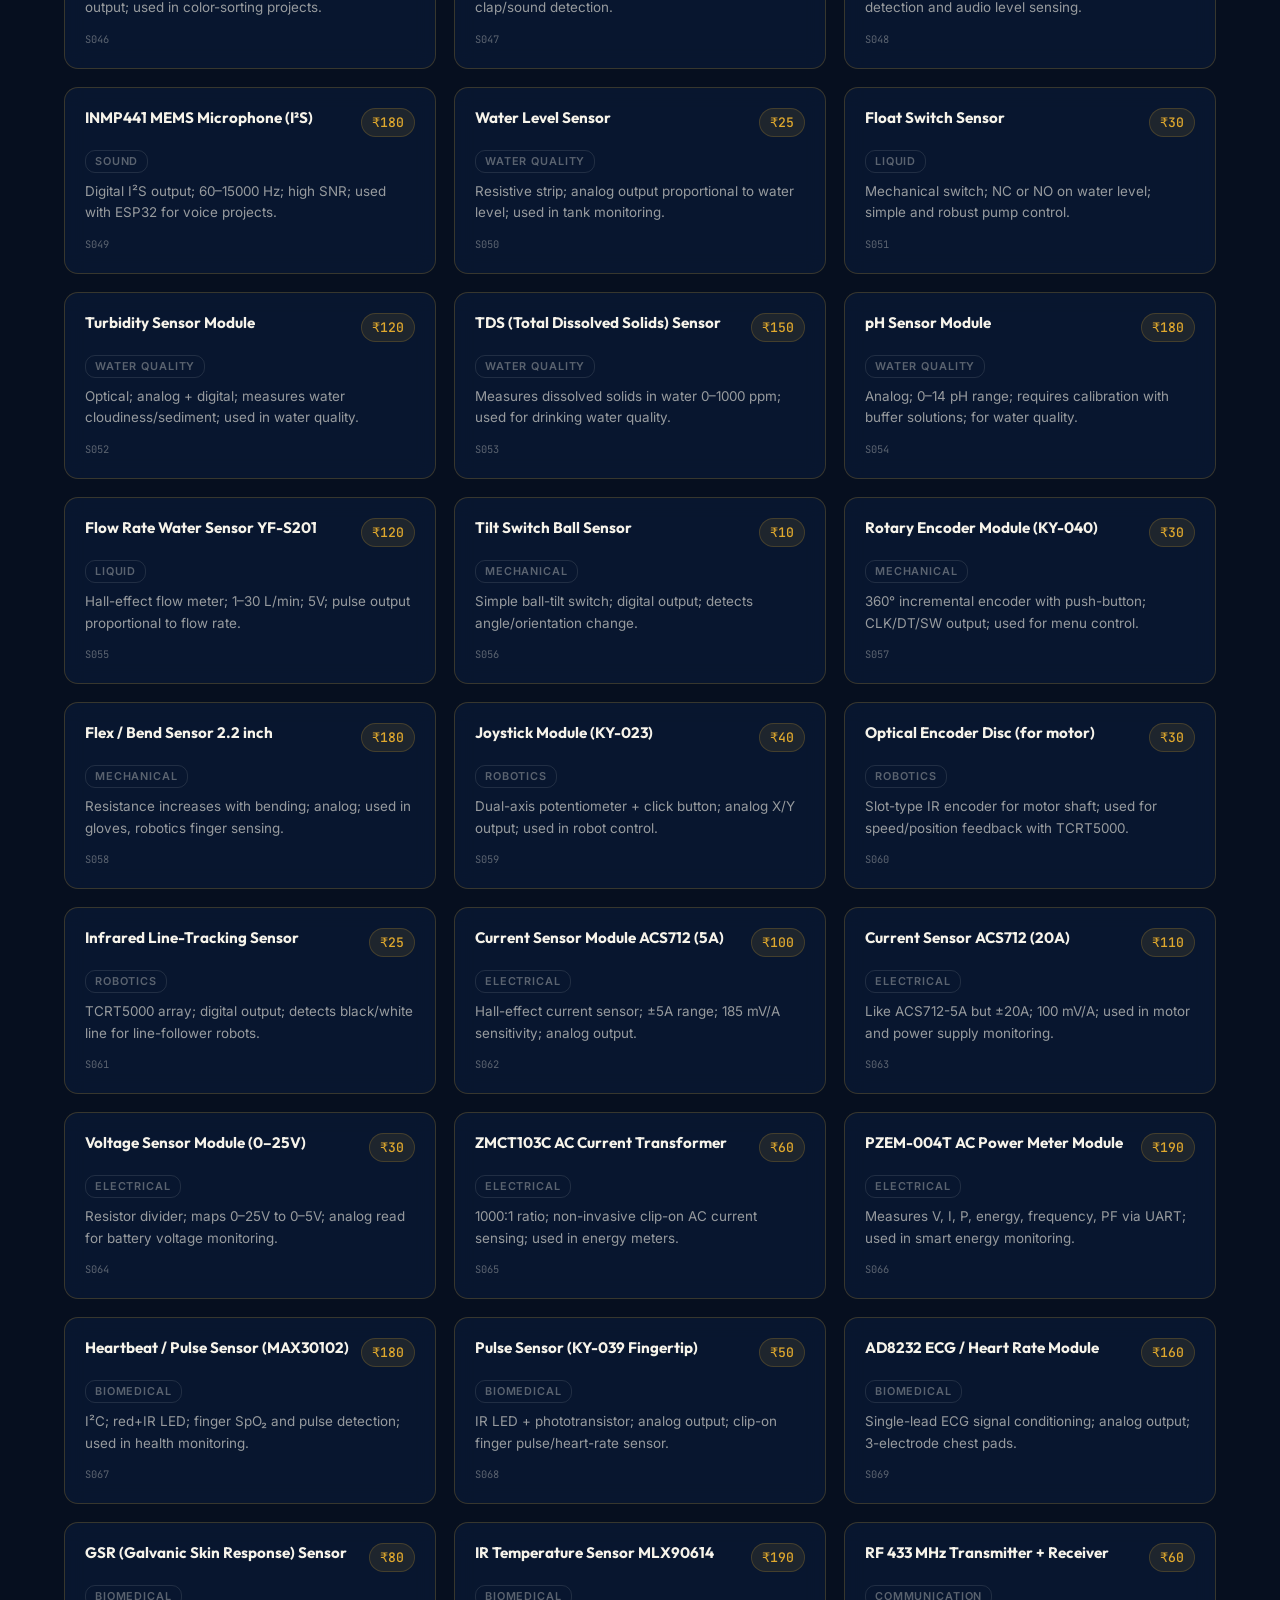
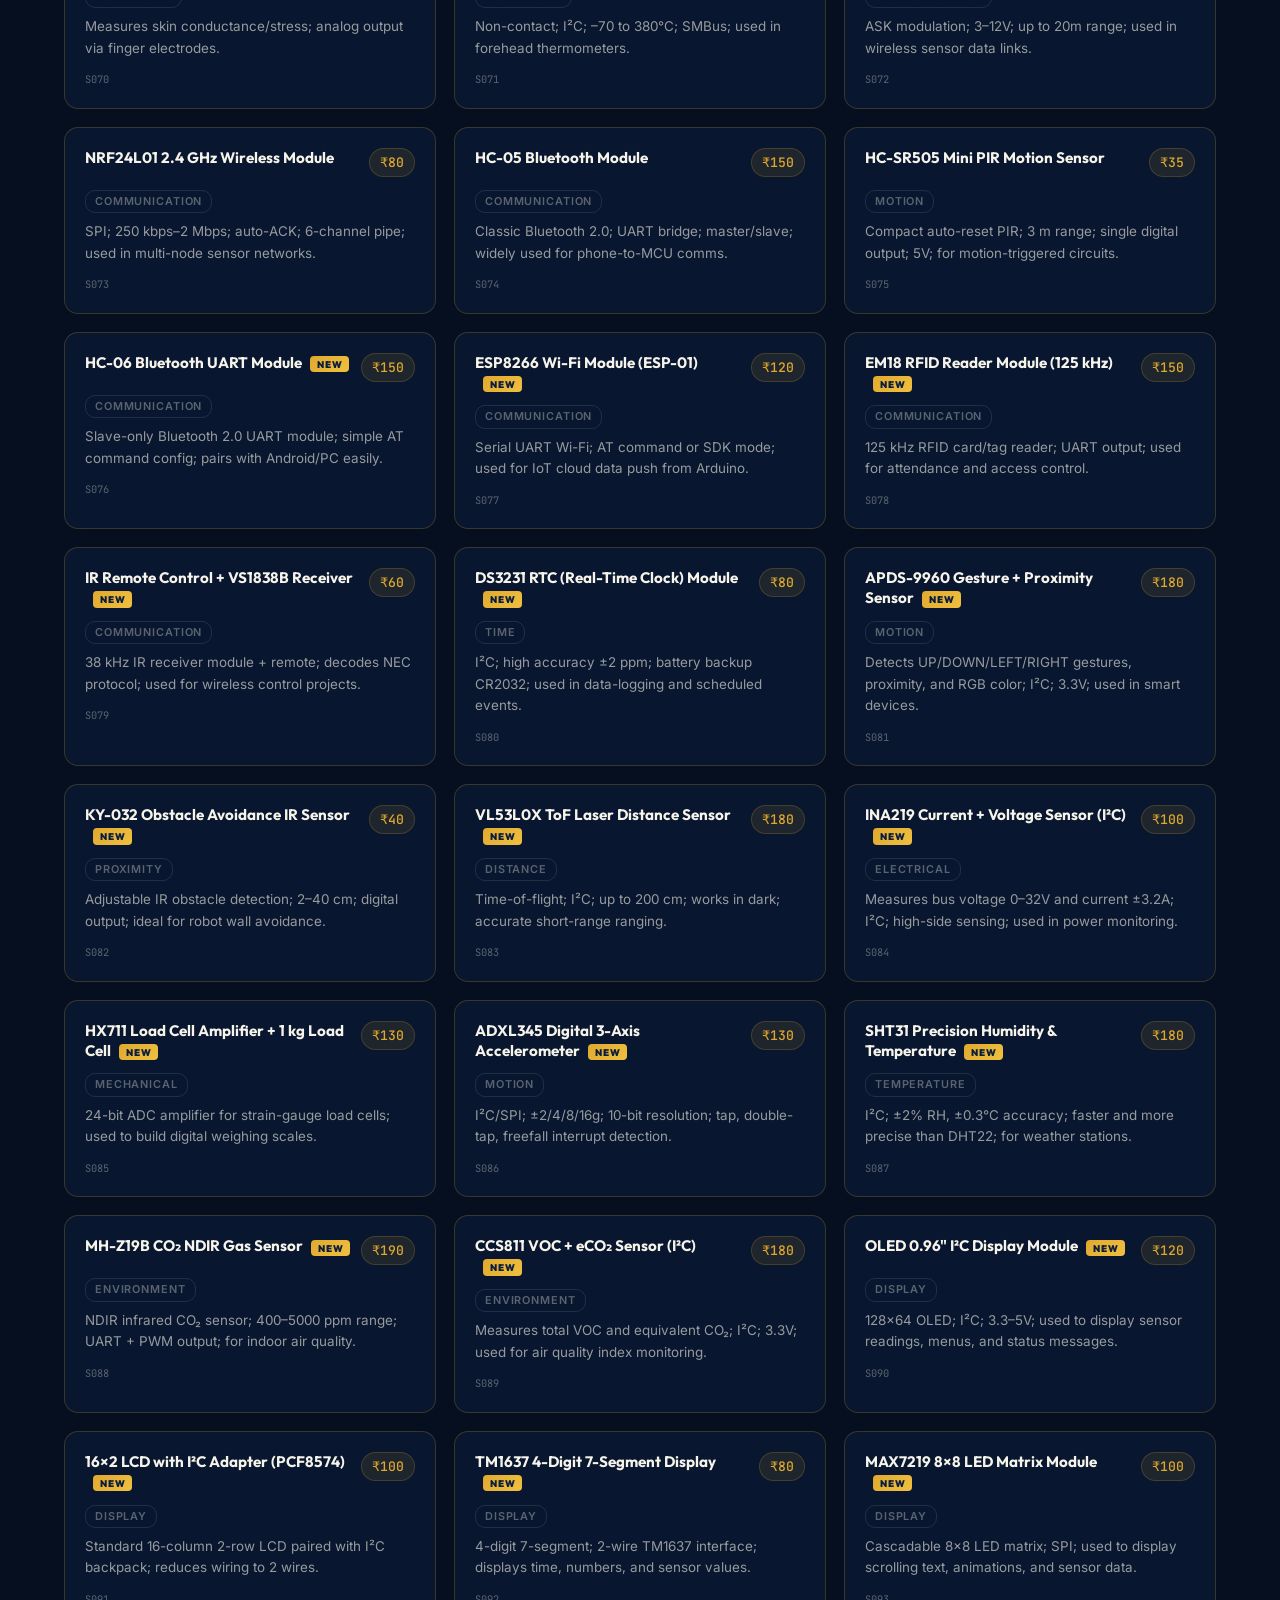
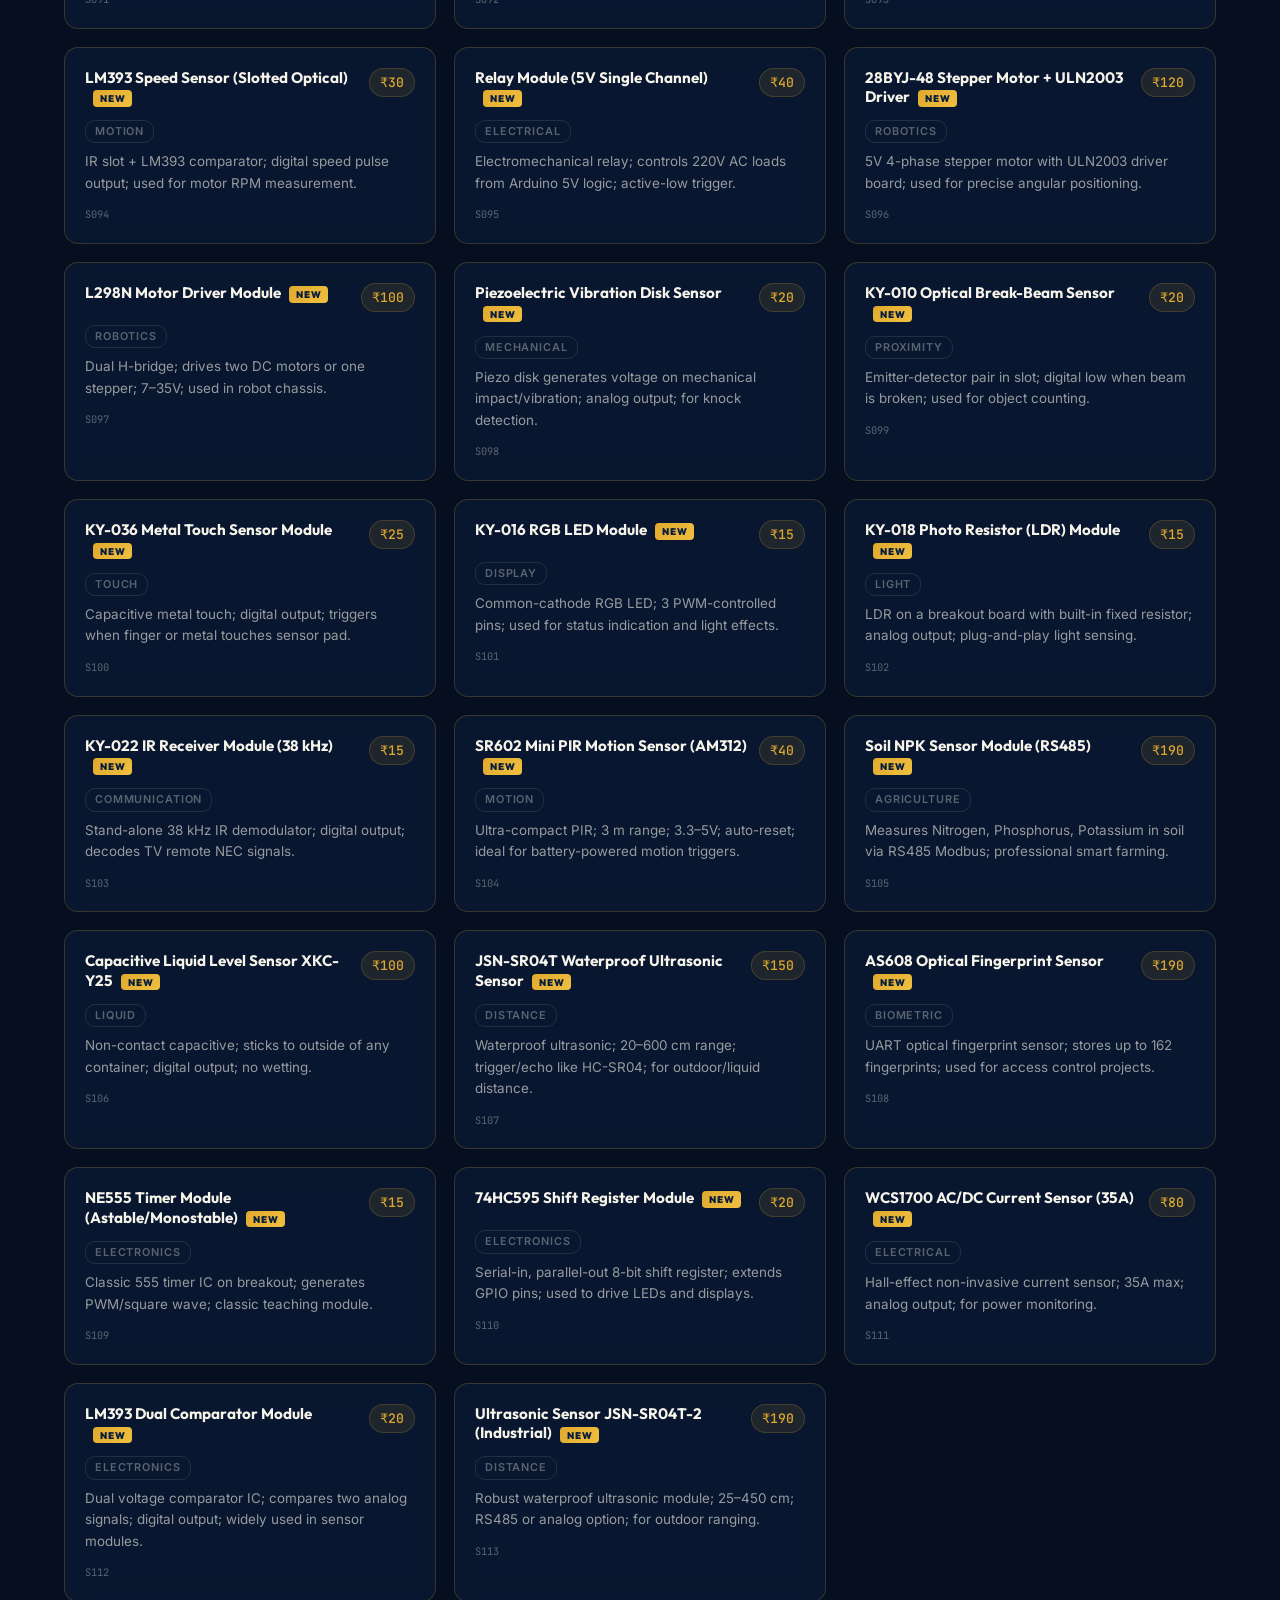
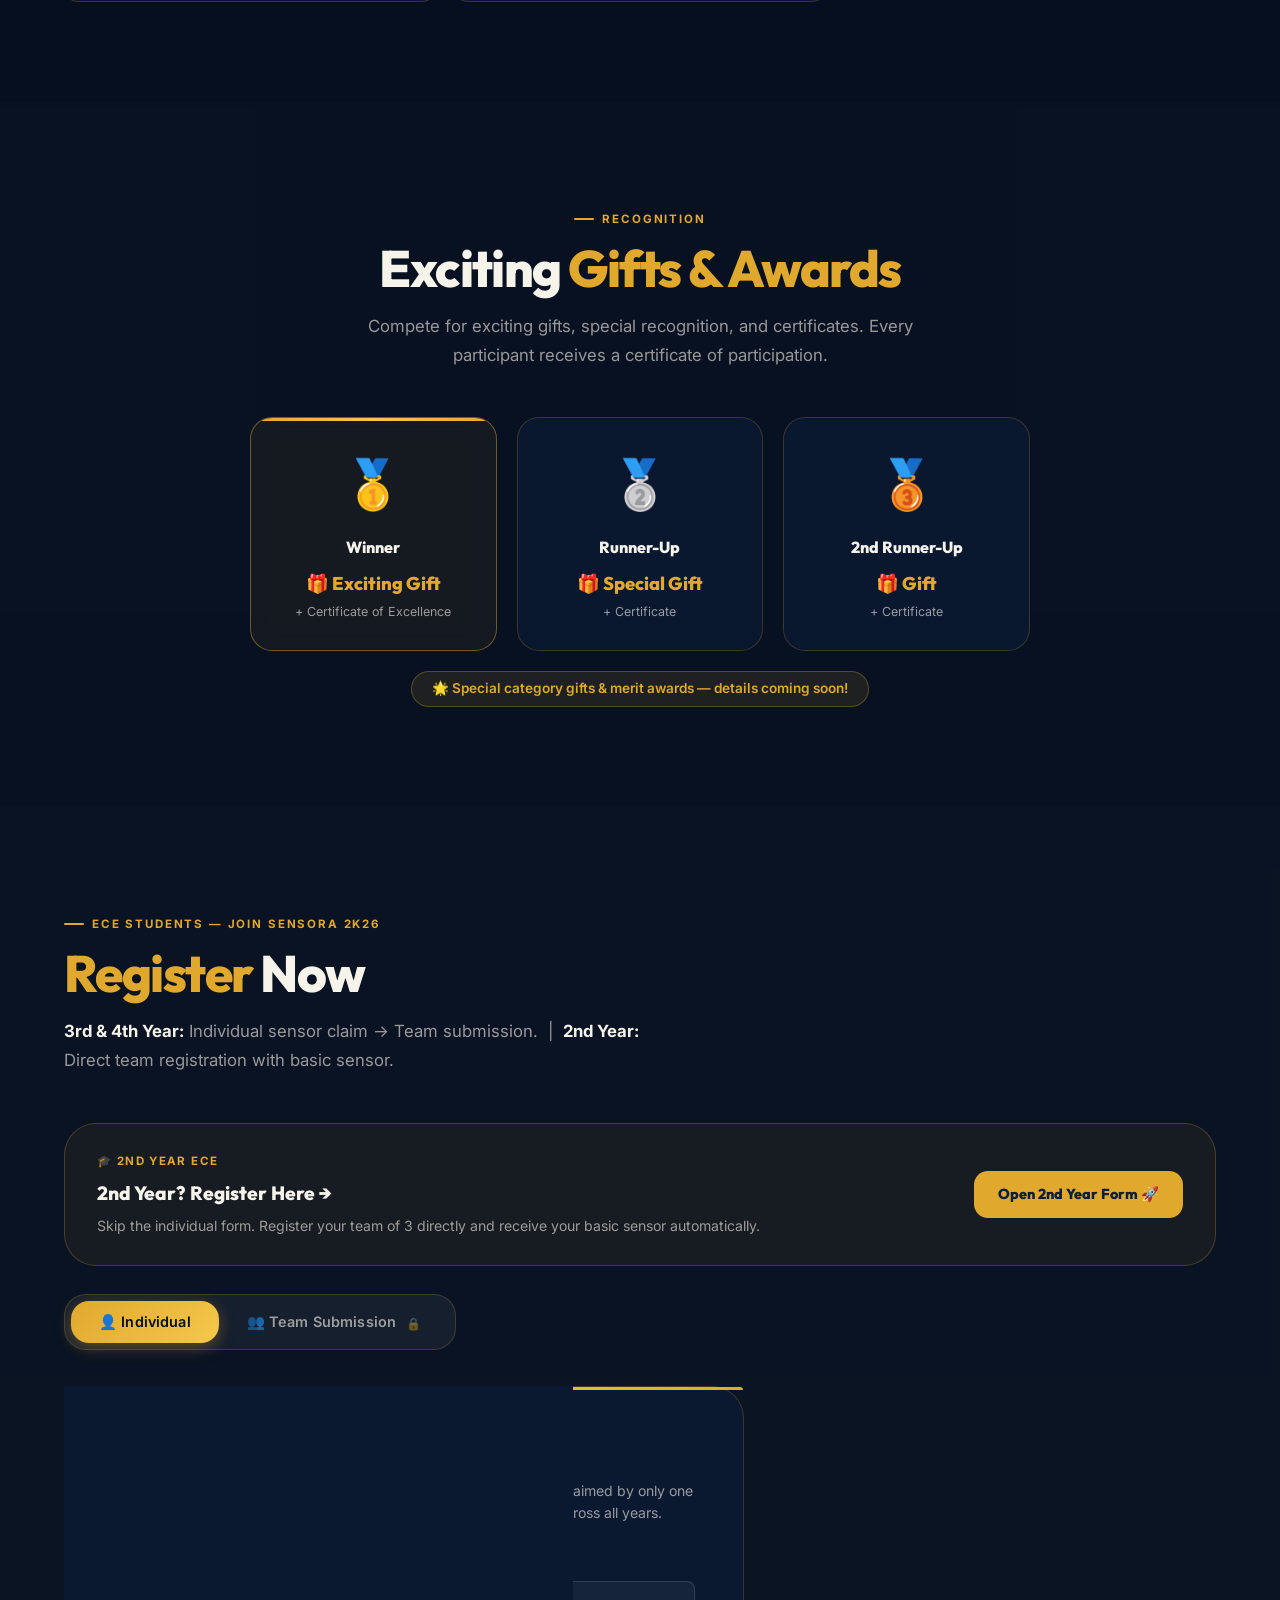
==== commit b74ceae1: "Add files via upload" ====
--- a/index.html
+++ b/index.html
@@ -1019,6 +1019,6 @@
   }
 </script>
 <script src="data/sensors-data.js"></script>
-<script src="app.js" defer></script>
+<script src="app.js"></script>
 </body>
 </html>
--- a/sections.css
+++ b/sections.css
@@ -569,13 +569,16 @@
   position: absolute;
   top: calc(100% + 6px);
   left: 0; right: 0;
+  width: 100%;
+  box-sizing: border-box;
   background: #0d2247;
-  border: 1px solid rgba(224,169,46,0.3);
+  border: 1.5px solid rgba(224,169,46,0.35);
   border-radius: var(--radius-md);
-  box-shadow: 0 16px 48px rgba(0,0,0,0.5);
-  z-index: 9999;
-  max-height: 340px;
+  box-shadow: 0 16px 48px rgba(0,0,0,0.6);
+  z-index: 99999;
+  max-height: 320px;
   overflow-y: auto;
+  -webkit-overflow-scrolling: touch;
 }
 .sensor-results-list {
   list-style: none;
@@ -861,8 +864,16 @@
   .dates-grid  { grid-template-columns: 1fr; }
   .highlights-grid { grid-template-columns: 1fr 1fr; }
   .contact-card { flex-direction: column; text-align: center; }
-  .contact-info { text-align: left; }
   .admin-stats-panel { grid-template-columns: 1fr 1fr; }
-  .sensor-results-dropdown { position: fixed; left: 12px; right: 12px; }
+  .sensor-results-dropdown {
+    position: absolute;
+    top: calc(100% + 6px);
+    left: 0;
+    right: 0;
+    width: 100%;
+    max-height: 260px;
+    z-index: 99999;
+    -webkit-overflow-scrolling: touch;
+  }
   .admin-2nd-stats { gap: 8px; }
 }
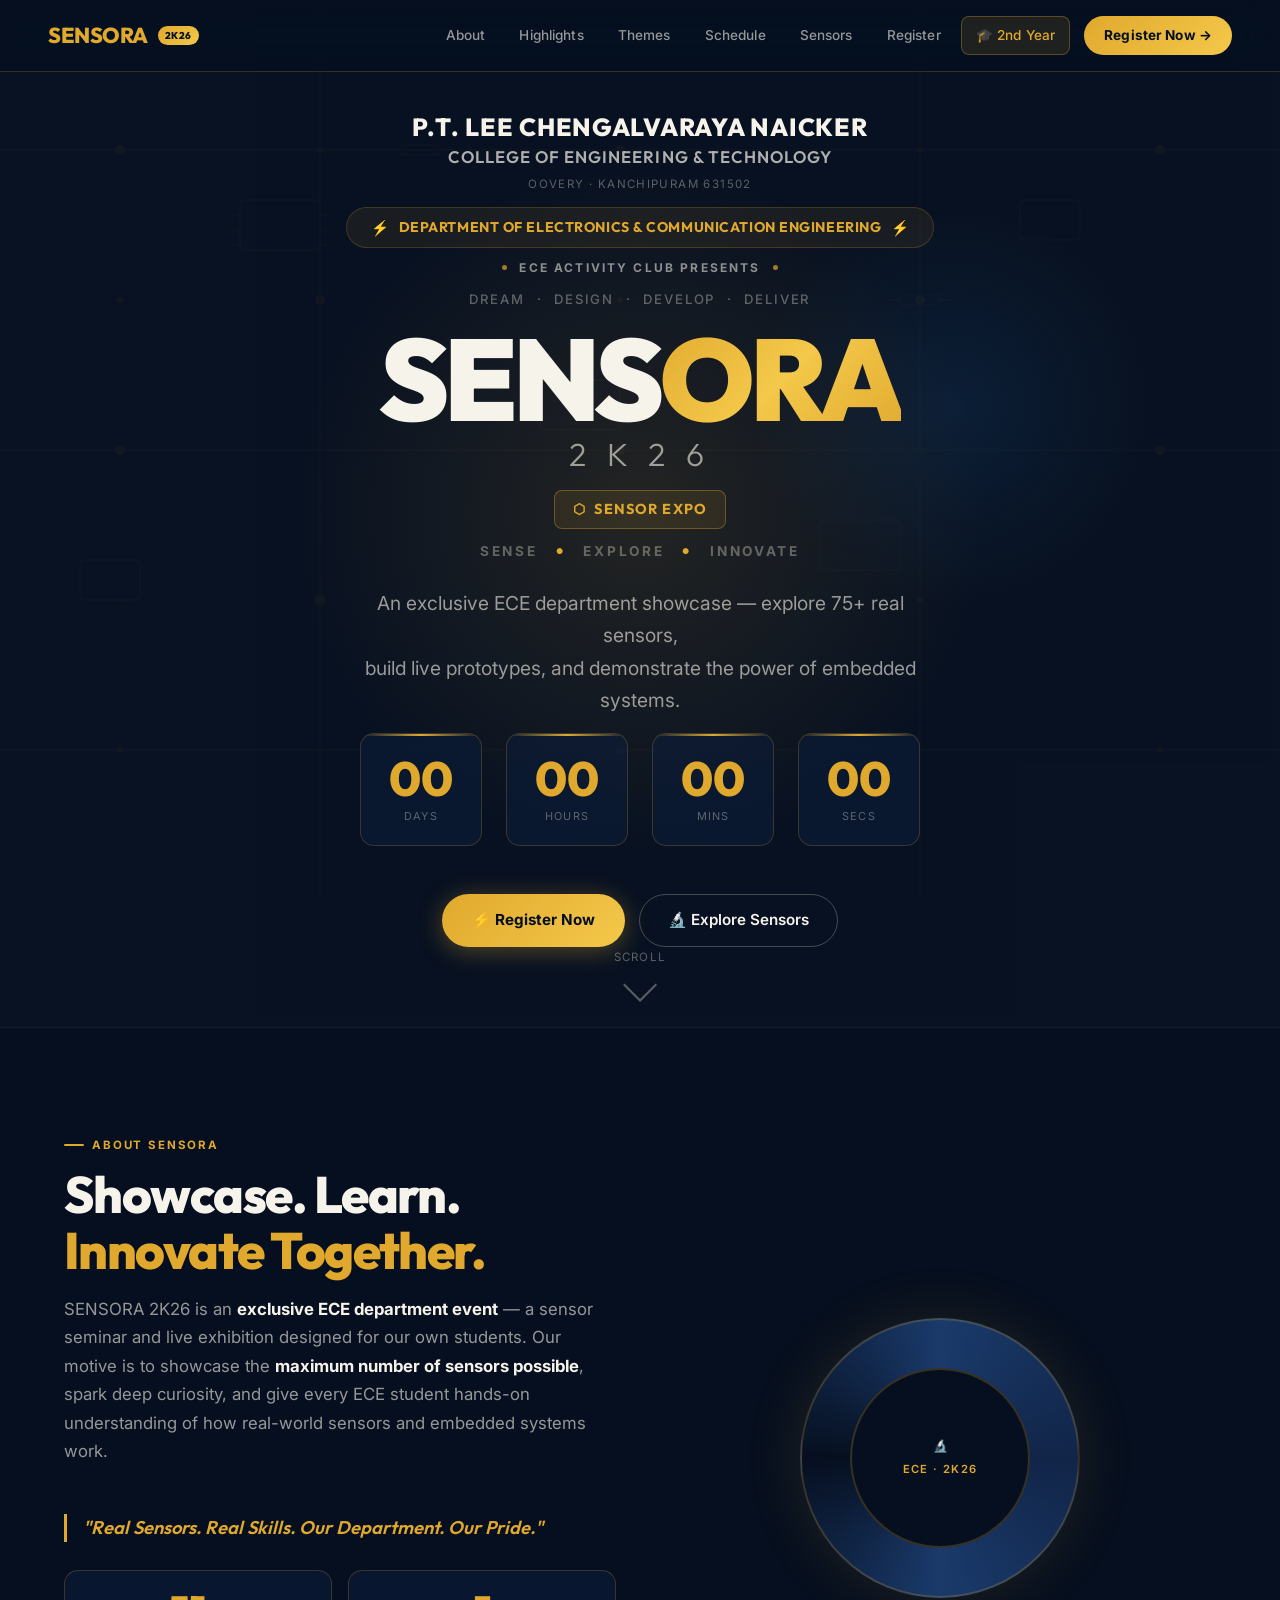
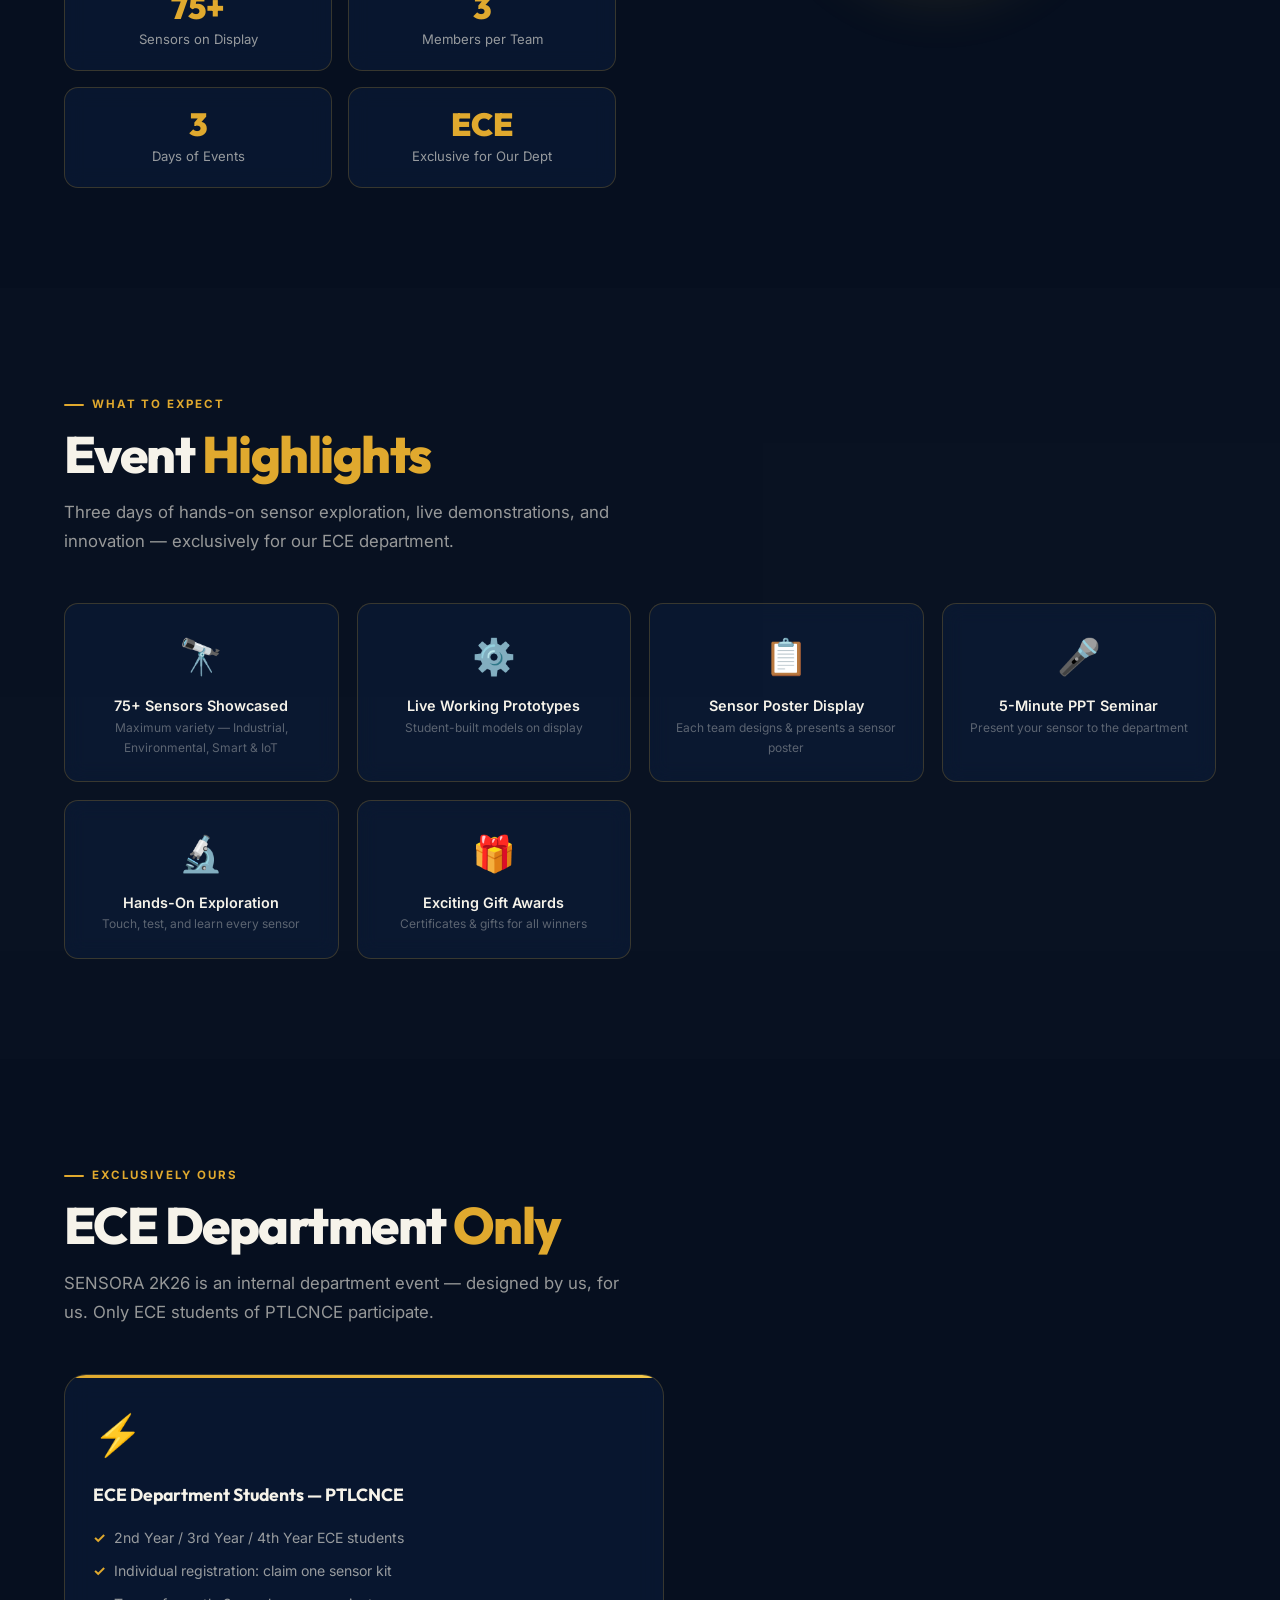
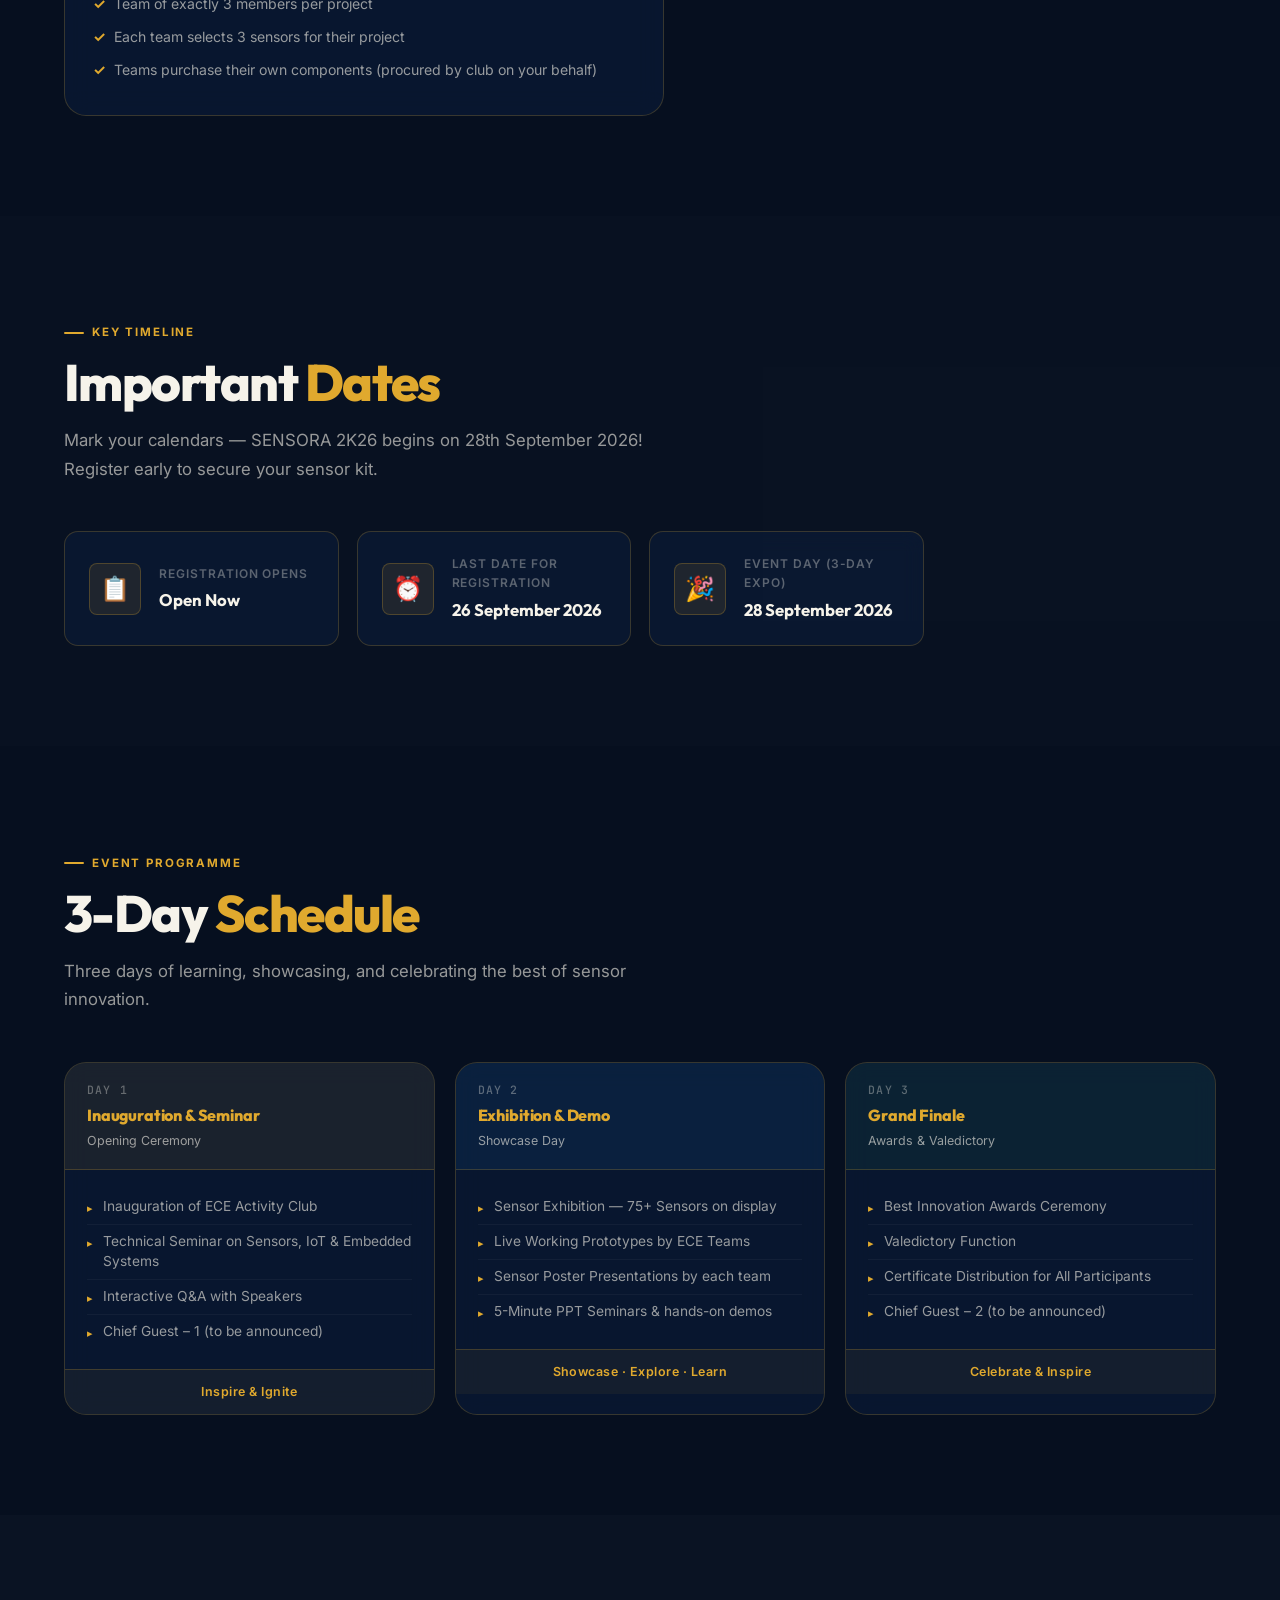
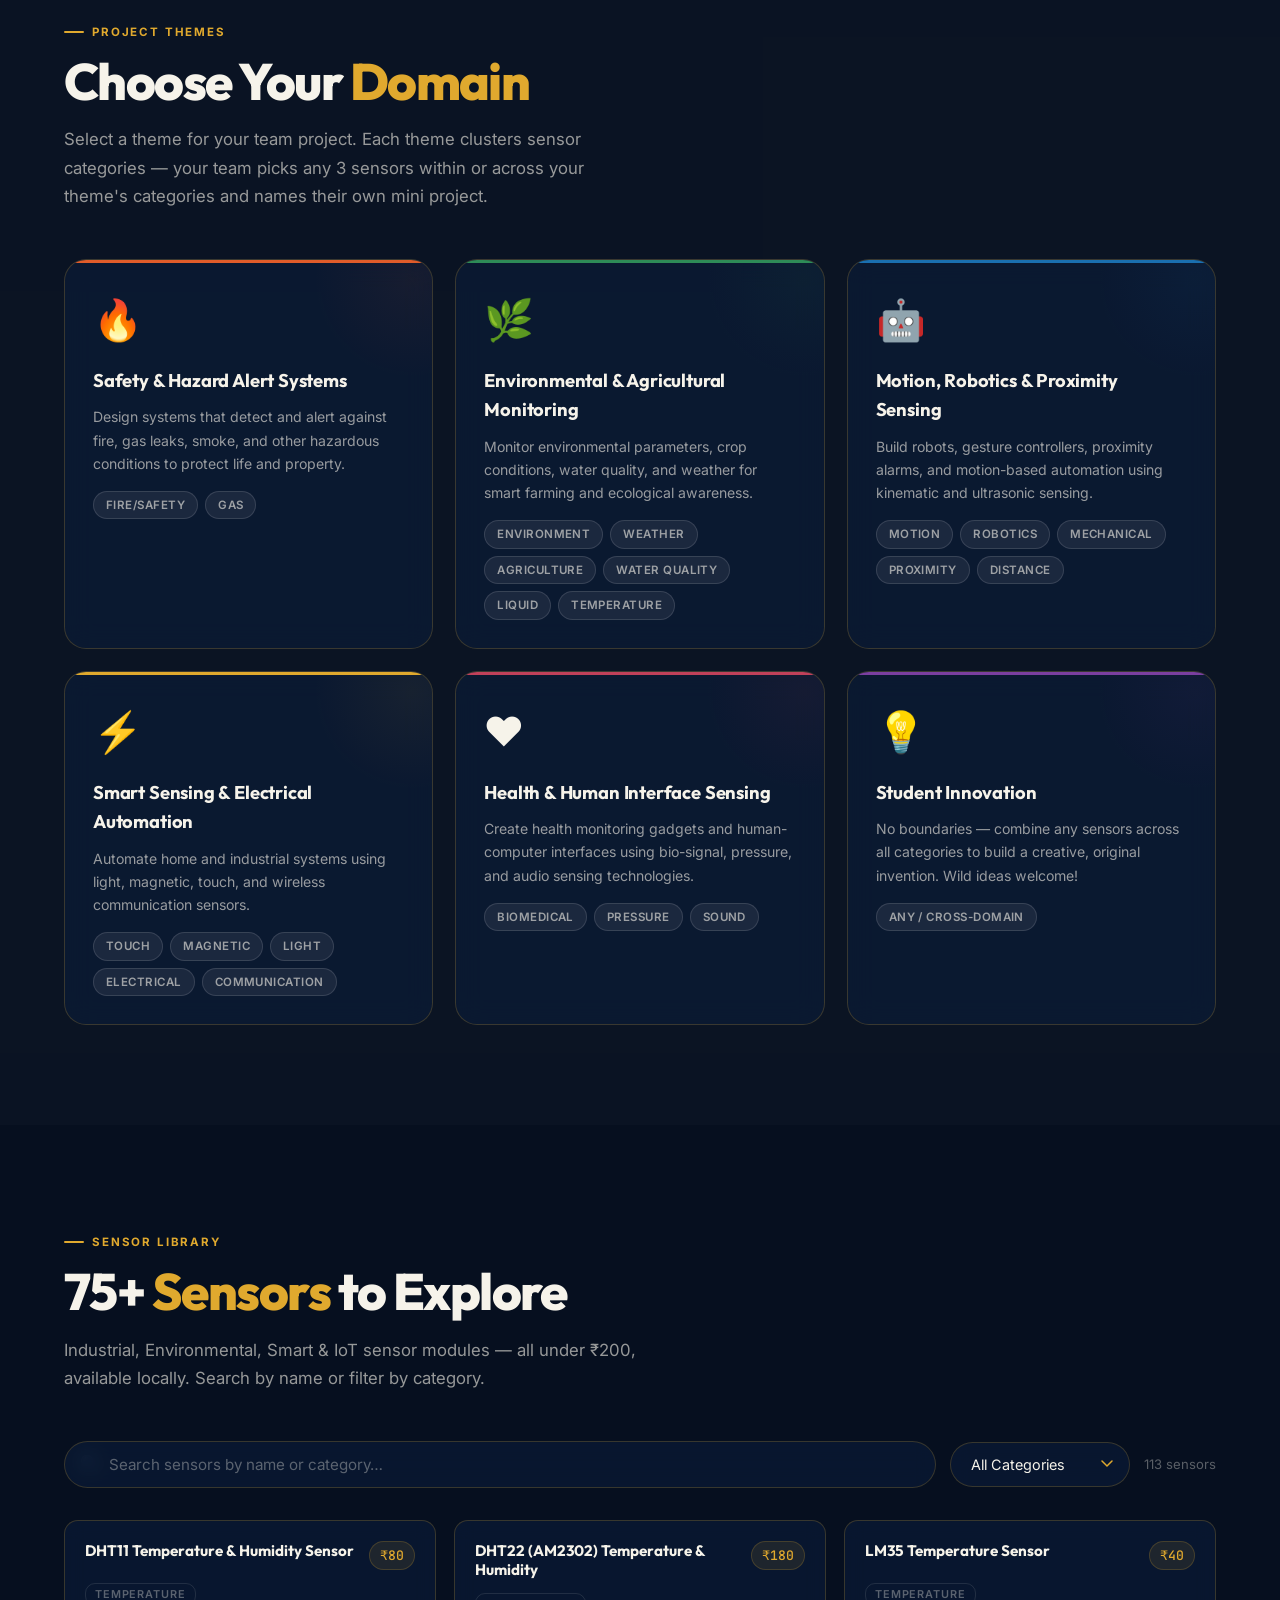
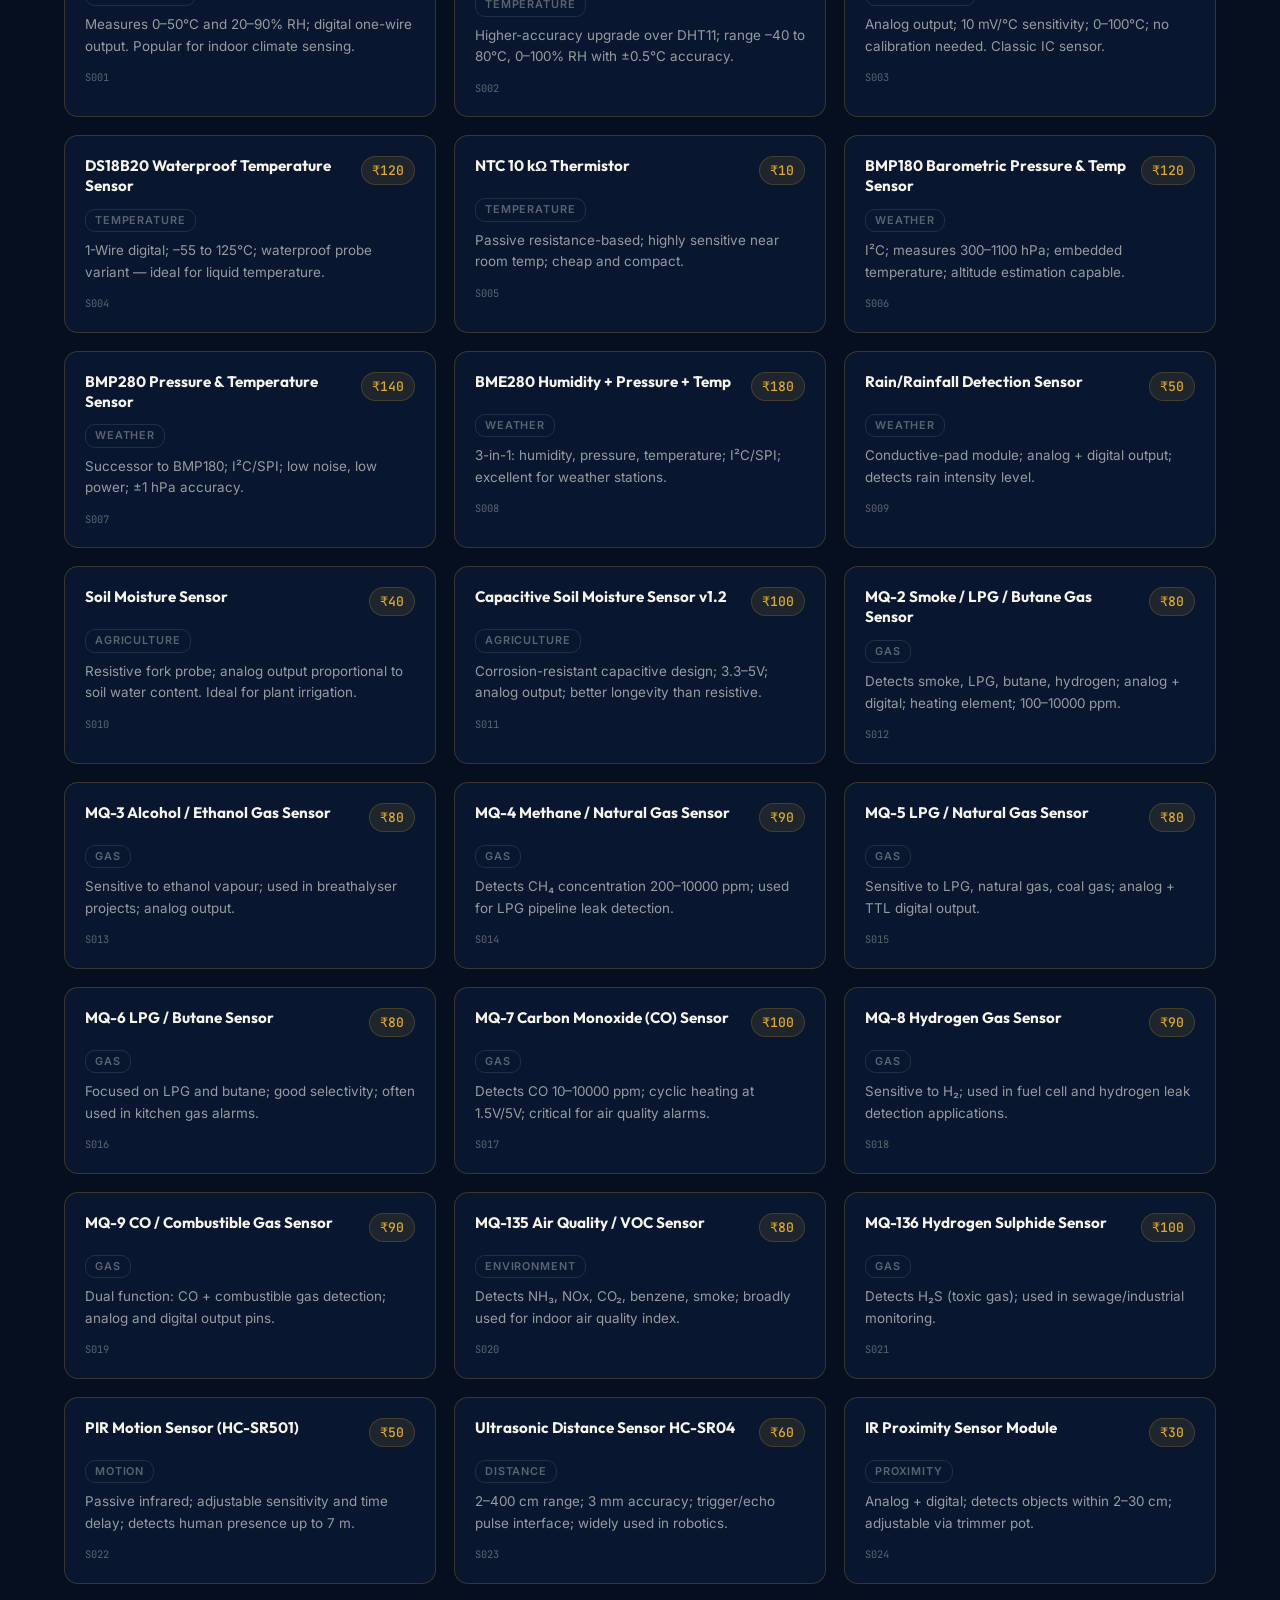
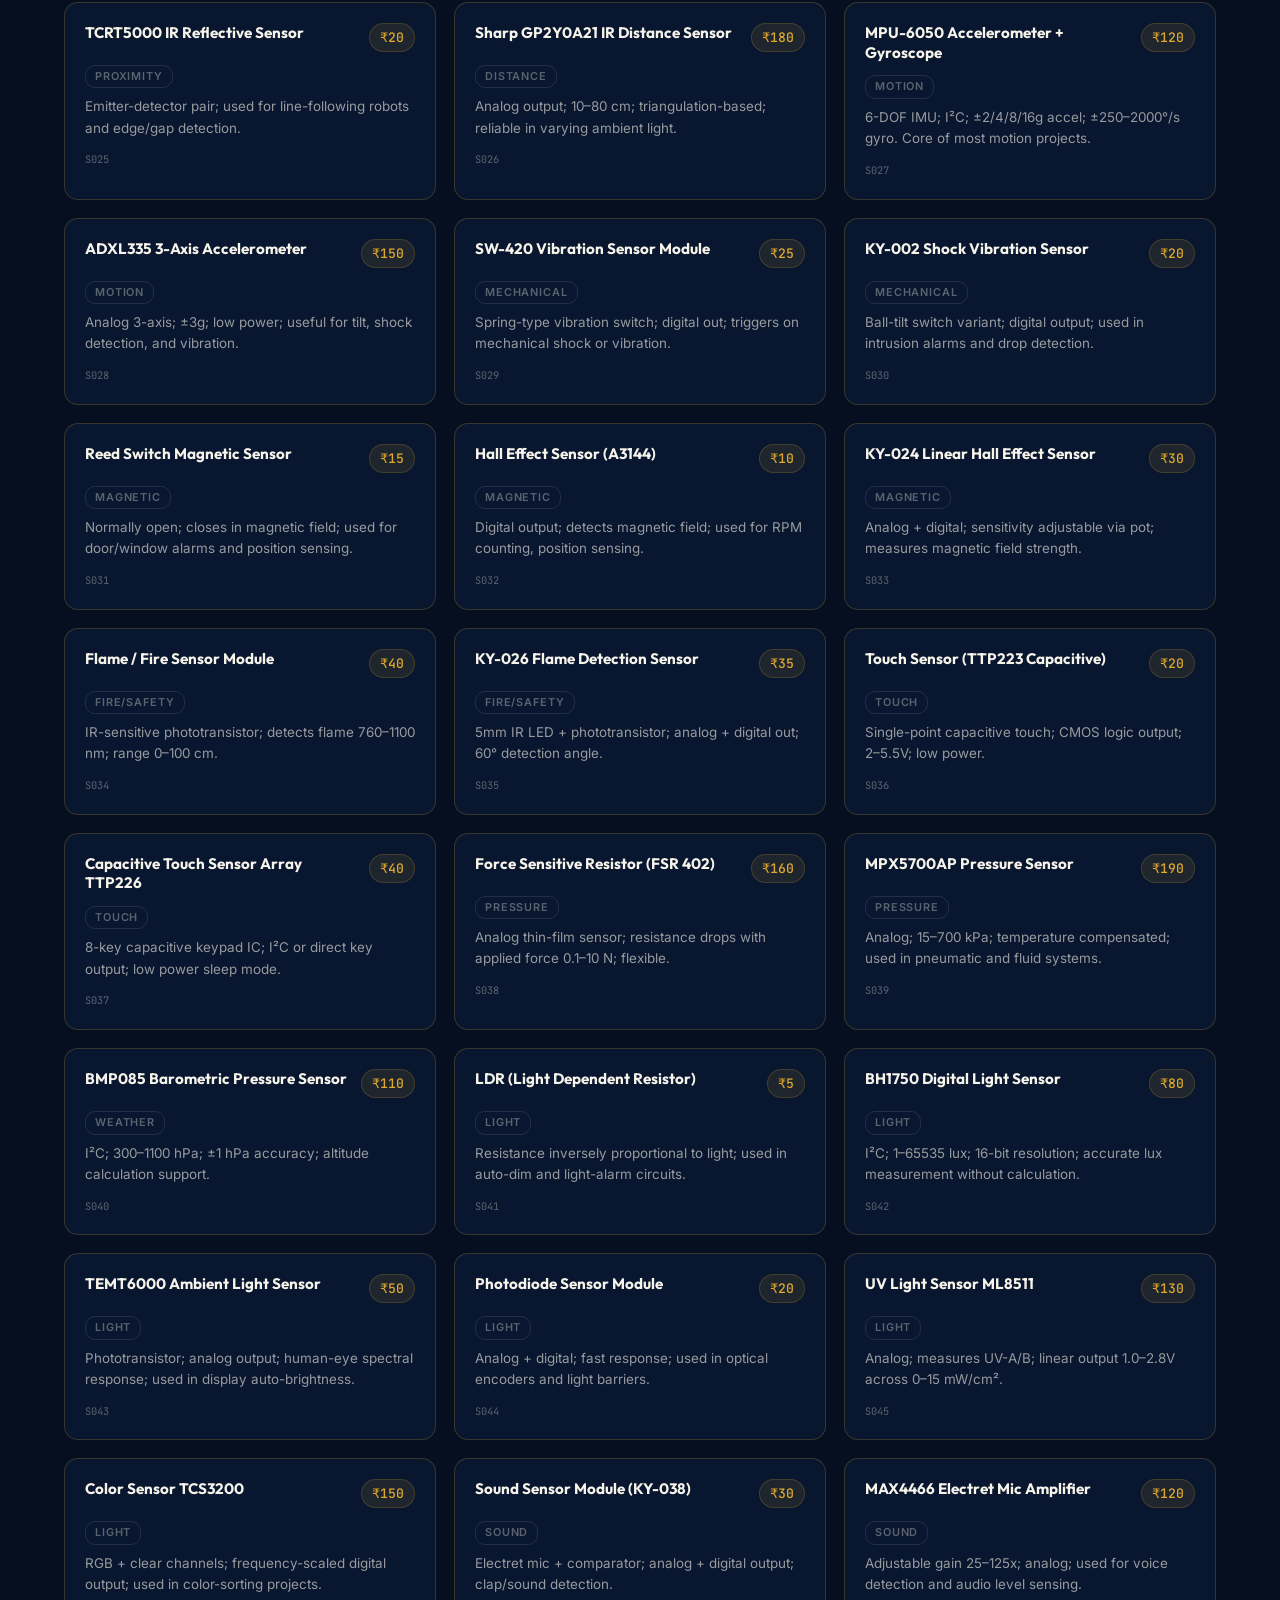
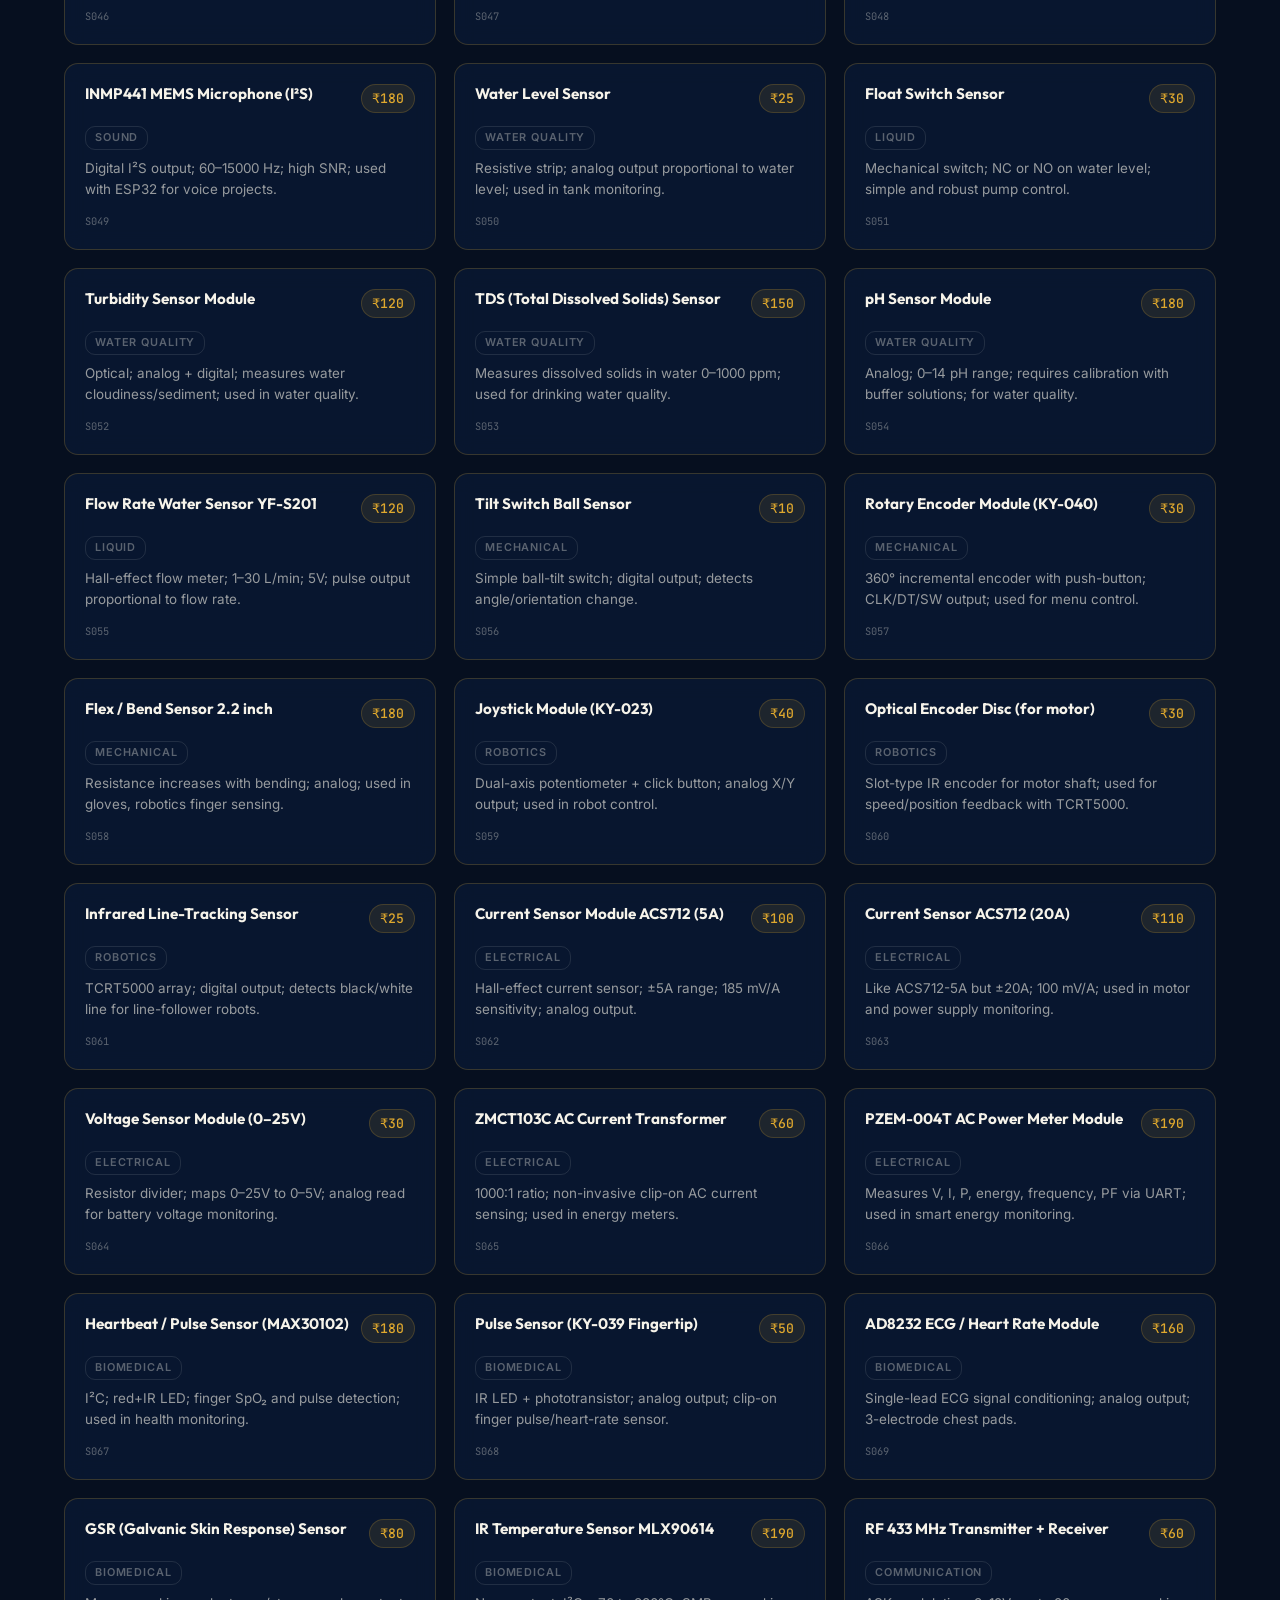
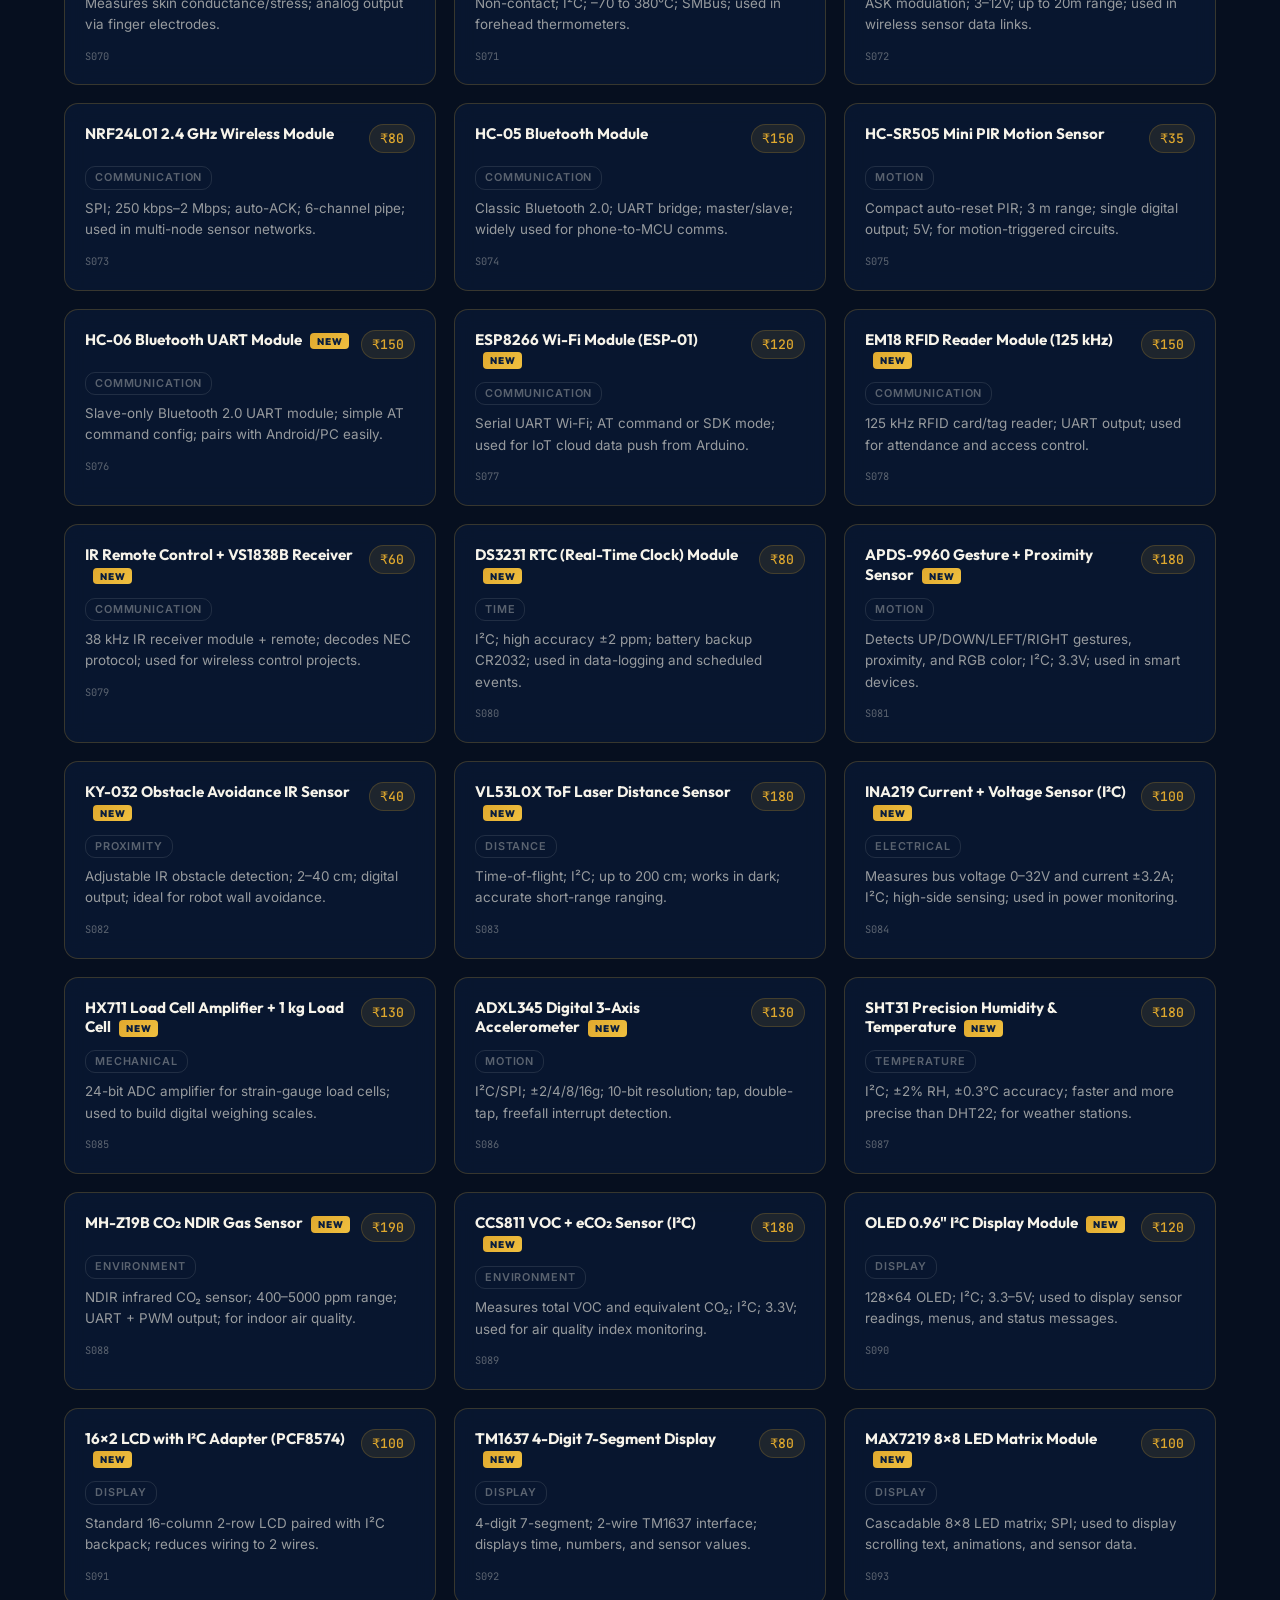
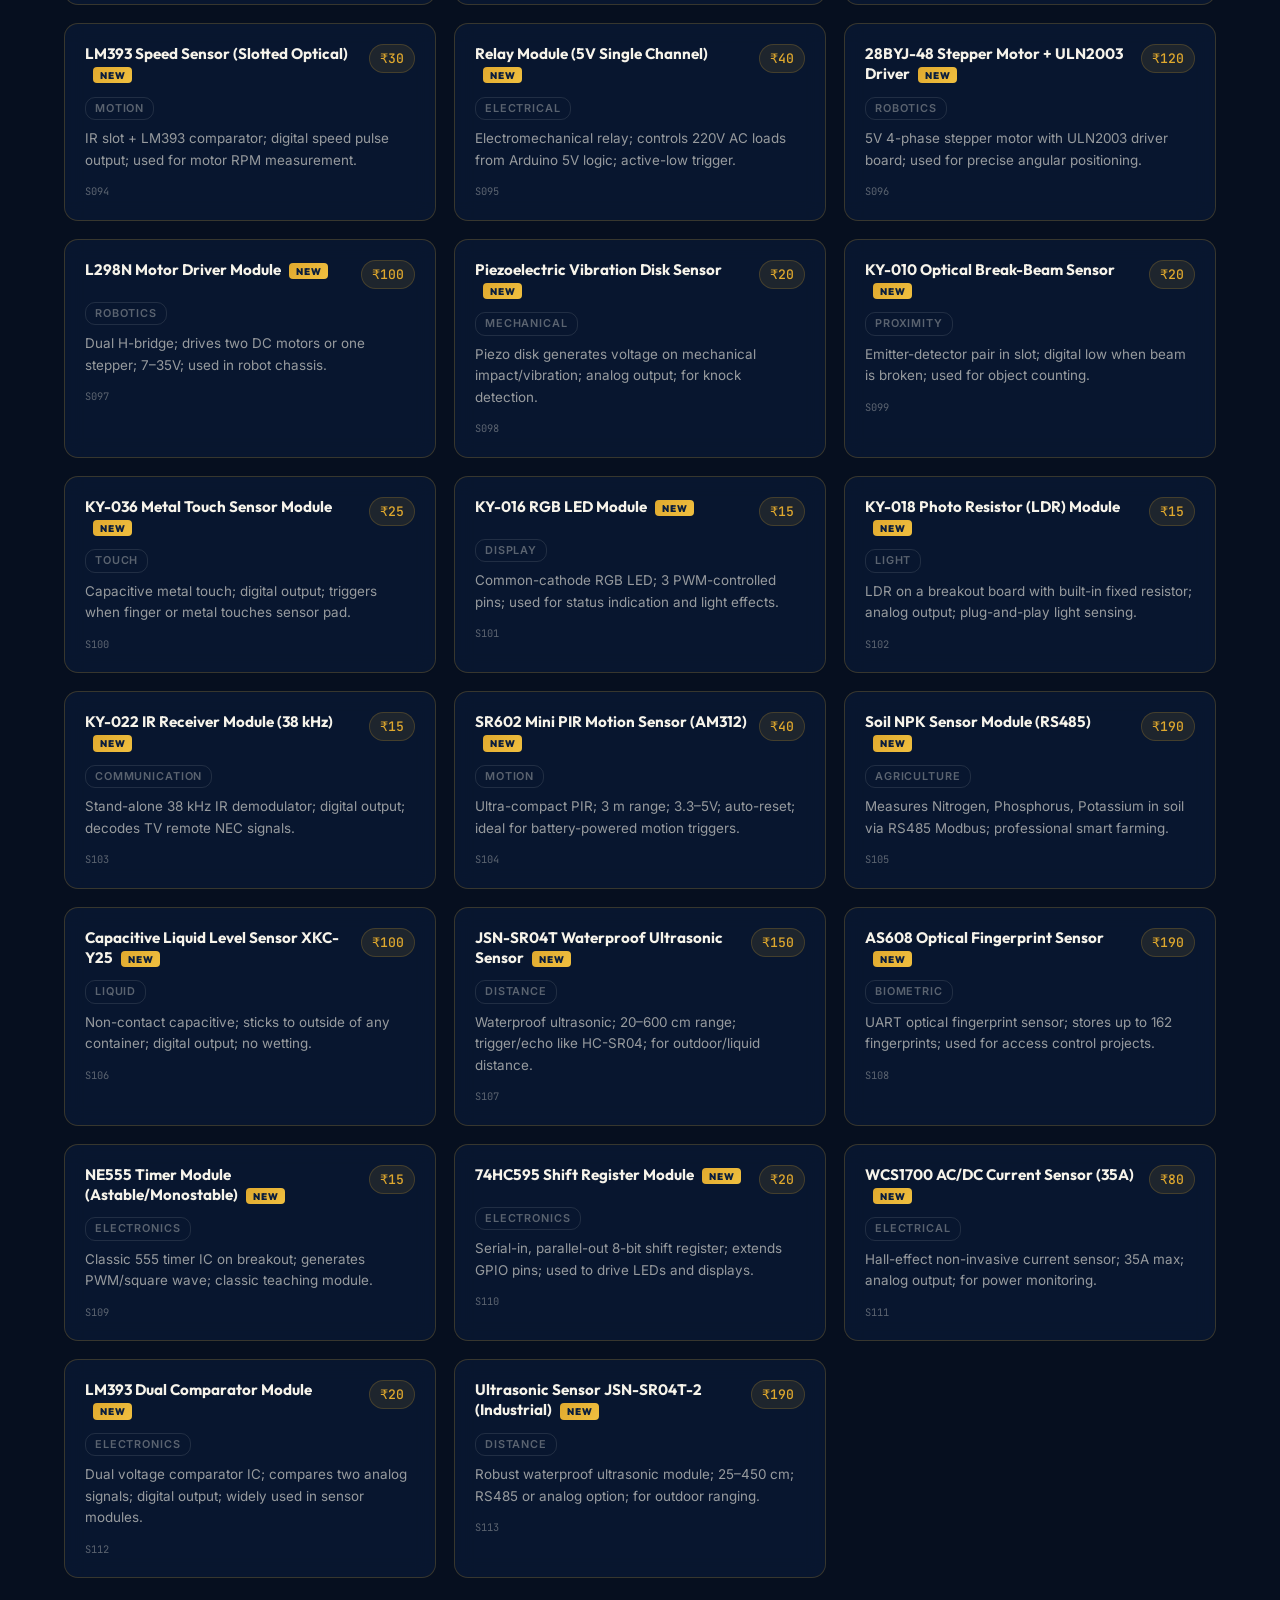
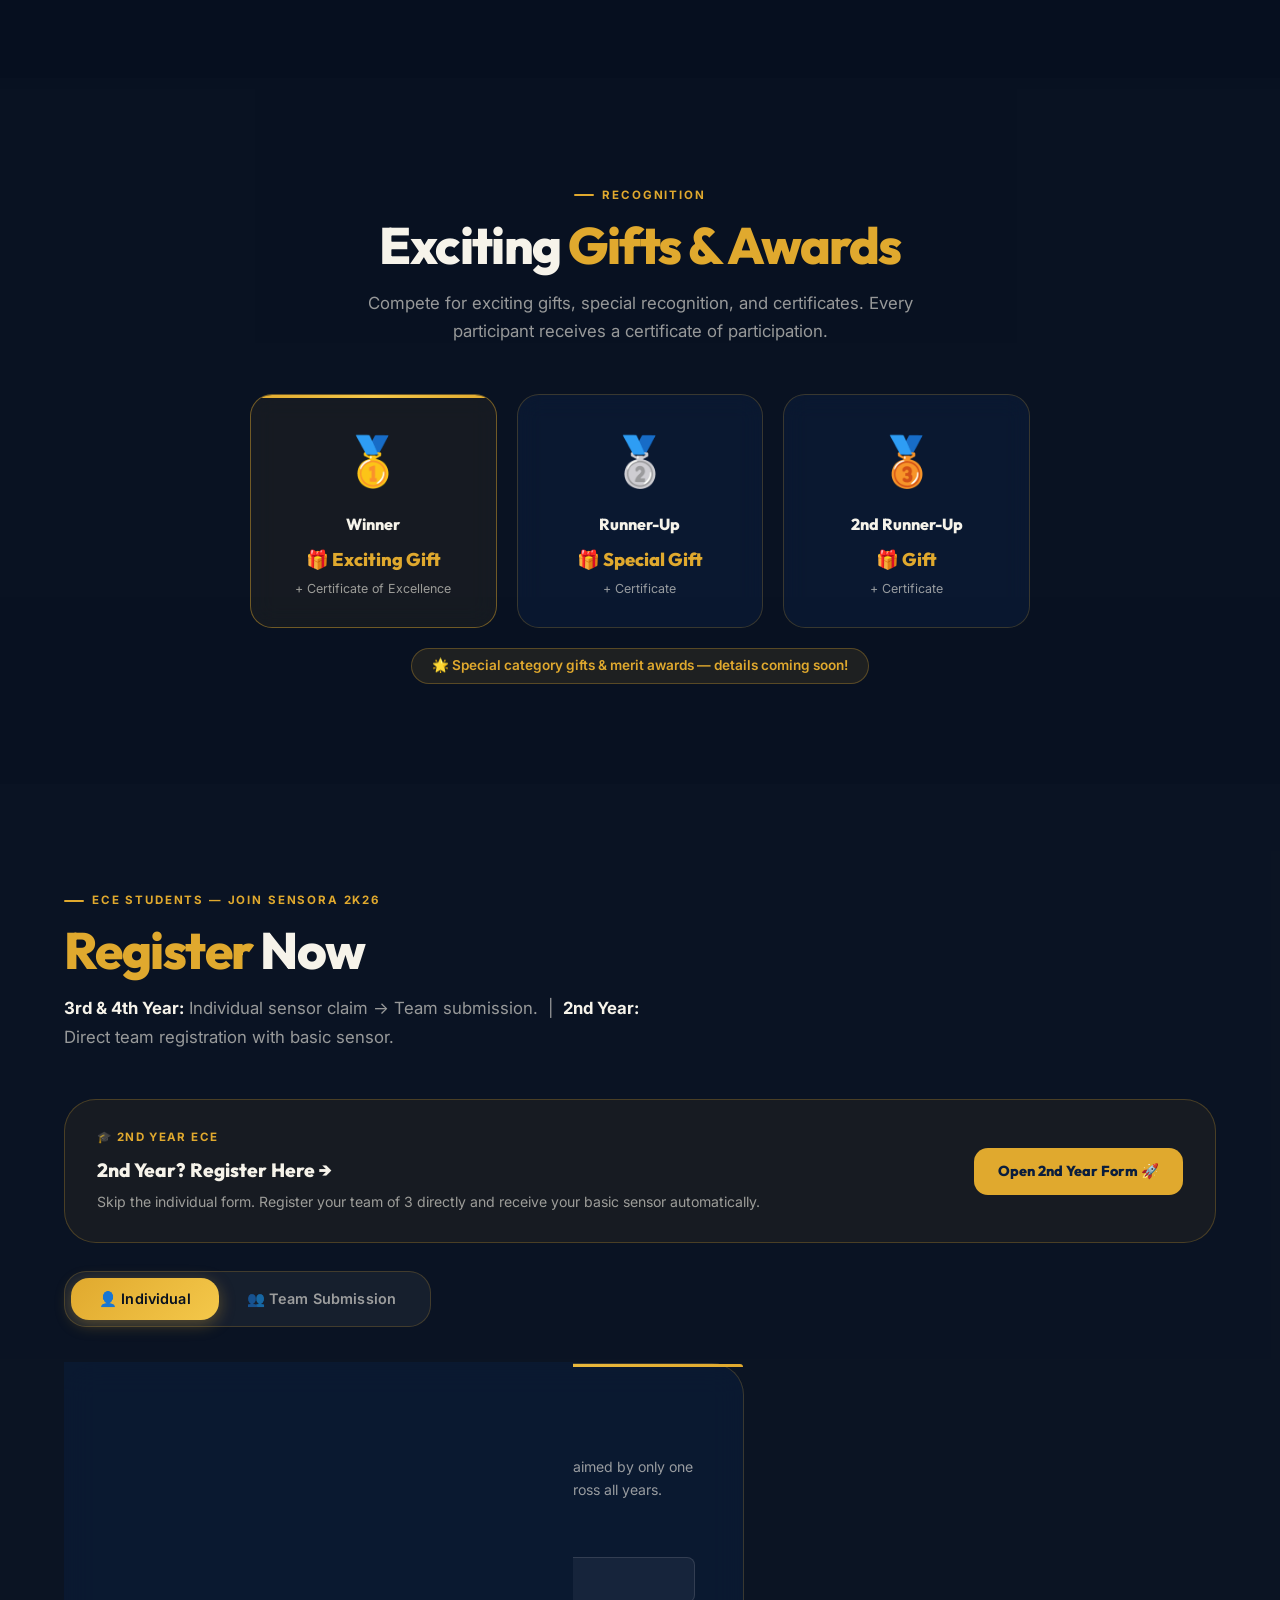
==== commit 0b1bd679: "Add files via upload" ====
--- a/index.html
+++ b/index.html
@@ -323,7 +323,7 @@
       Important <span>Dates</span>
     </h2>
     <p class="section-sub reveal reveal-delay-1">
-      Dates will be announced soon — stay tuned! Register early to secure your sensor kit.
+      Mark your calendars — SENSORA 2K26 begins on 28th September 2026! Register early to secure your sensor kit.
     </p>
 
     <div class="dates-grid">
@@ -331,21 +331,21 @@
         <div class="date-icon-wrap">📋</div>
         <div class="date-info">
           <div class="date-label">Registration Opens</div>
-          <div class="date-value tbd">To Be Announced</div>
+          <div class="date-value">Open Now</div>
         </div>
       </div>
       <div class="date-card reveal reveal-delay-1">
         <div class="date-icon-wrap">⏰</div>
         <div class="date-info">
           <div class="date-label">Last Date for Registration</div>
-          <div class="date-value tbd">To Be Announced</div>
+          <div class="date-value">26 September 2026</div>
         </div>
       </div>
       <div class="date-card reveal reveal-delay-2">
         <div class="date-icon-wrap">🎉</div>
         <div class="date-info">
-          <div class="date-label">Event Day</div>
-          <div class="date-value tbd">To Be Announced</div>
+          <div class="date-label">Event Day (3-Day Expo)</div>
+          <div class="date-value">28 September 2026</div>
         </div>
       </div>
     </div>
@@ -549,9 +549,8 @@
       <button class="reg-tab active" data-tab="individual" role="tab" aria-selected="true" aria-controls="individual-panel" id="tab-individual">
         👤 Individual
       </button>
-      <button class="reg-tab" data-tab="team" role="tab" aria-selected="false" aria-controls="team-panel" id="tab-team" id="tab-team" aria-disabled="true">
+      <button class="reg-tab" data-tab="team" role="tab" aria-selected="false" aria-controls="team-panel" id="tab-team">
         👥 Team Submission
-        <span class="tab-lock-icon" id="team-tab-lock" title="Complete individual registration first">🔒</span>
       </button>
     </div>
 
@@ -665,28 +664,15 @@
     <!-- ── Section B: Team Submission ── -->
     <div class="reg-panel" id="team-panel" role="tabpanel" aria-labelledby="tab-team">
 
-      <!-- Gate notice — visible until individual reg is complete -->
-      <div class="team-gate-notice" id="team-gate-notice">
-        <div class="tgn-icon">🔒</div>
-        <div class="tgn-title">Individual Registration Required</div>
-        <div class="tgn-body">
-          You must complete your <strong>Individual Sensor Registration</strong> before submitting a team entry.
-          Once your individual registration is confirmed, the team form will unlock automatically.
-        </div>
-        <button class="btn-submit" style="max-width:280px;margin:20px auto 0;" onclick="document.getElementById('tab-individual').click();">
-          <span class="btn-text">👤 Go to Individual Registration →</span>
-        </button>
-      </div>
-
-      <!-- Actual team form — hidden until individual reg is done -->
-      <div class="form-card reveal" id="team-form-card" style="display:none;">
+      <!-- Actual team form — unlocked and accessible directly -->
+      <div class="form-card reveal" id="team-form-card">
         <div class="form-title">Team Project Submission</div>
         <div class="form-subtitle">
           Register your team of <strong>exactly 3 members</strong>. Choose 3 sensors, select a theme, and name your project. A unique entry code is generated on submission — save it!
         </div>
 
-        <!-- Individual reg confirmation badge -->
-        <div class="ind-reg-badge" id="ind-reg-badge"></div>
+        <!-- Individual reg confirmation badge (visible if individual reg was completed first) -->
+        <div class="ind-reg-badge" id="ind-reg-badge" style="display:none;"></div>
 
         <form id="team-form" novalidate>
 
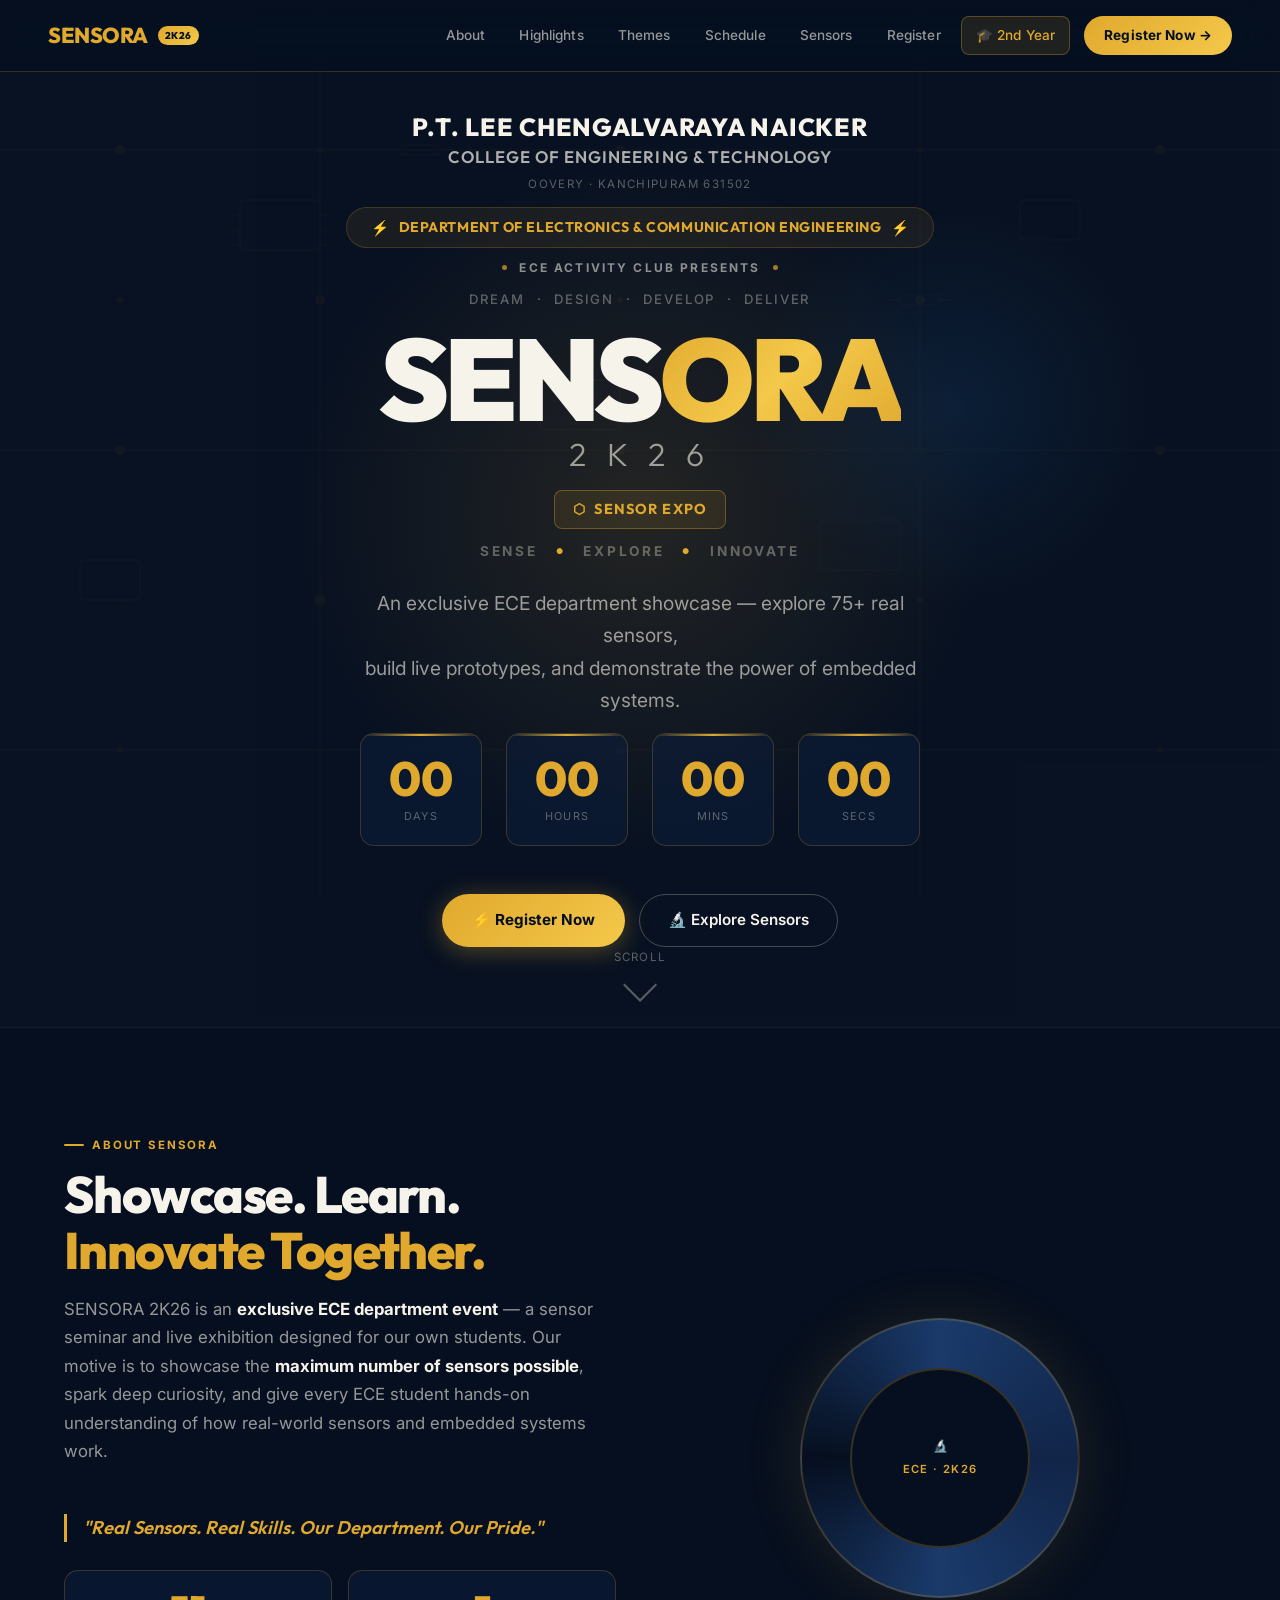
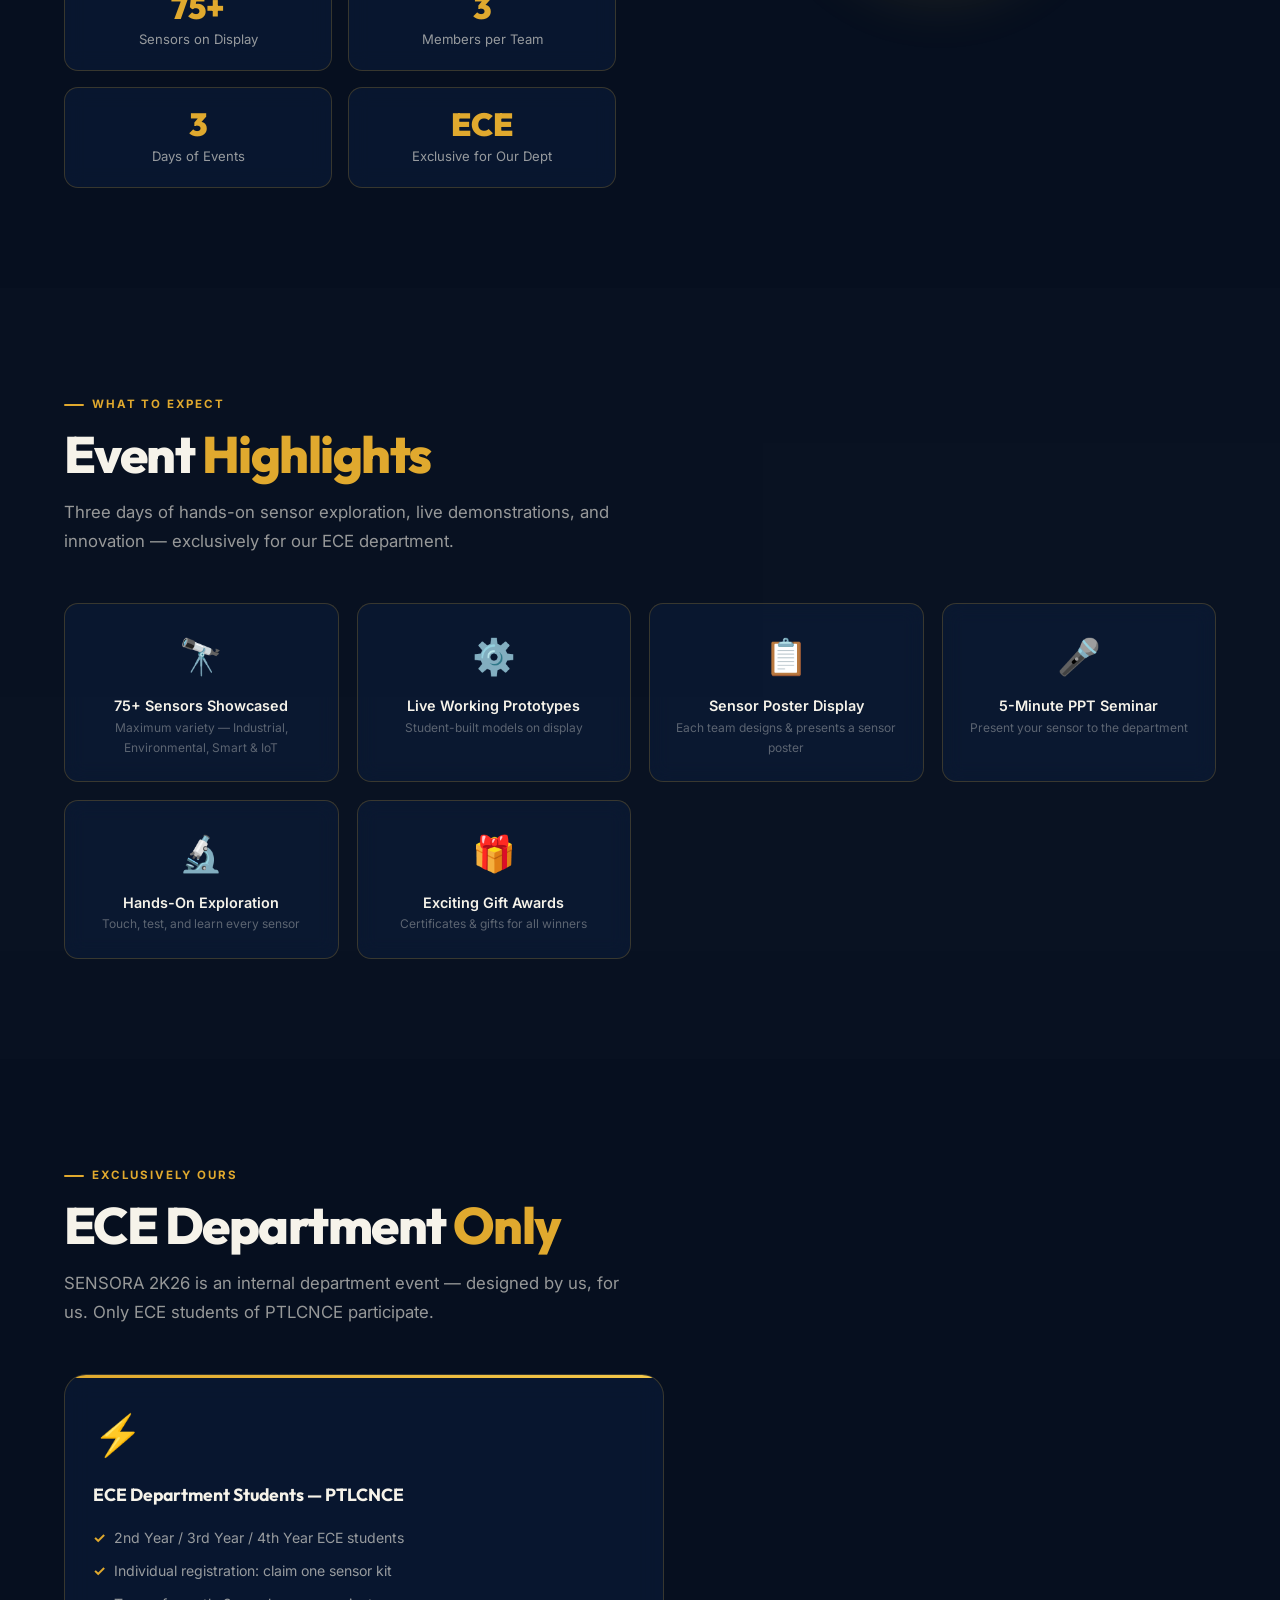
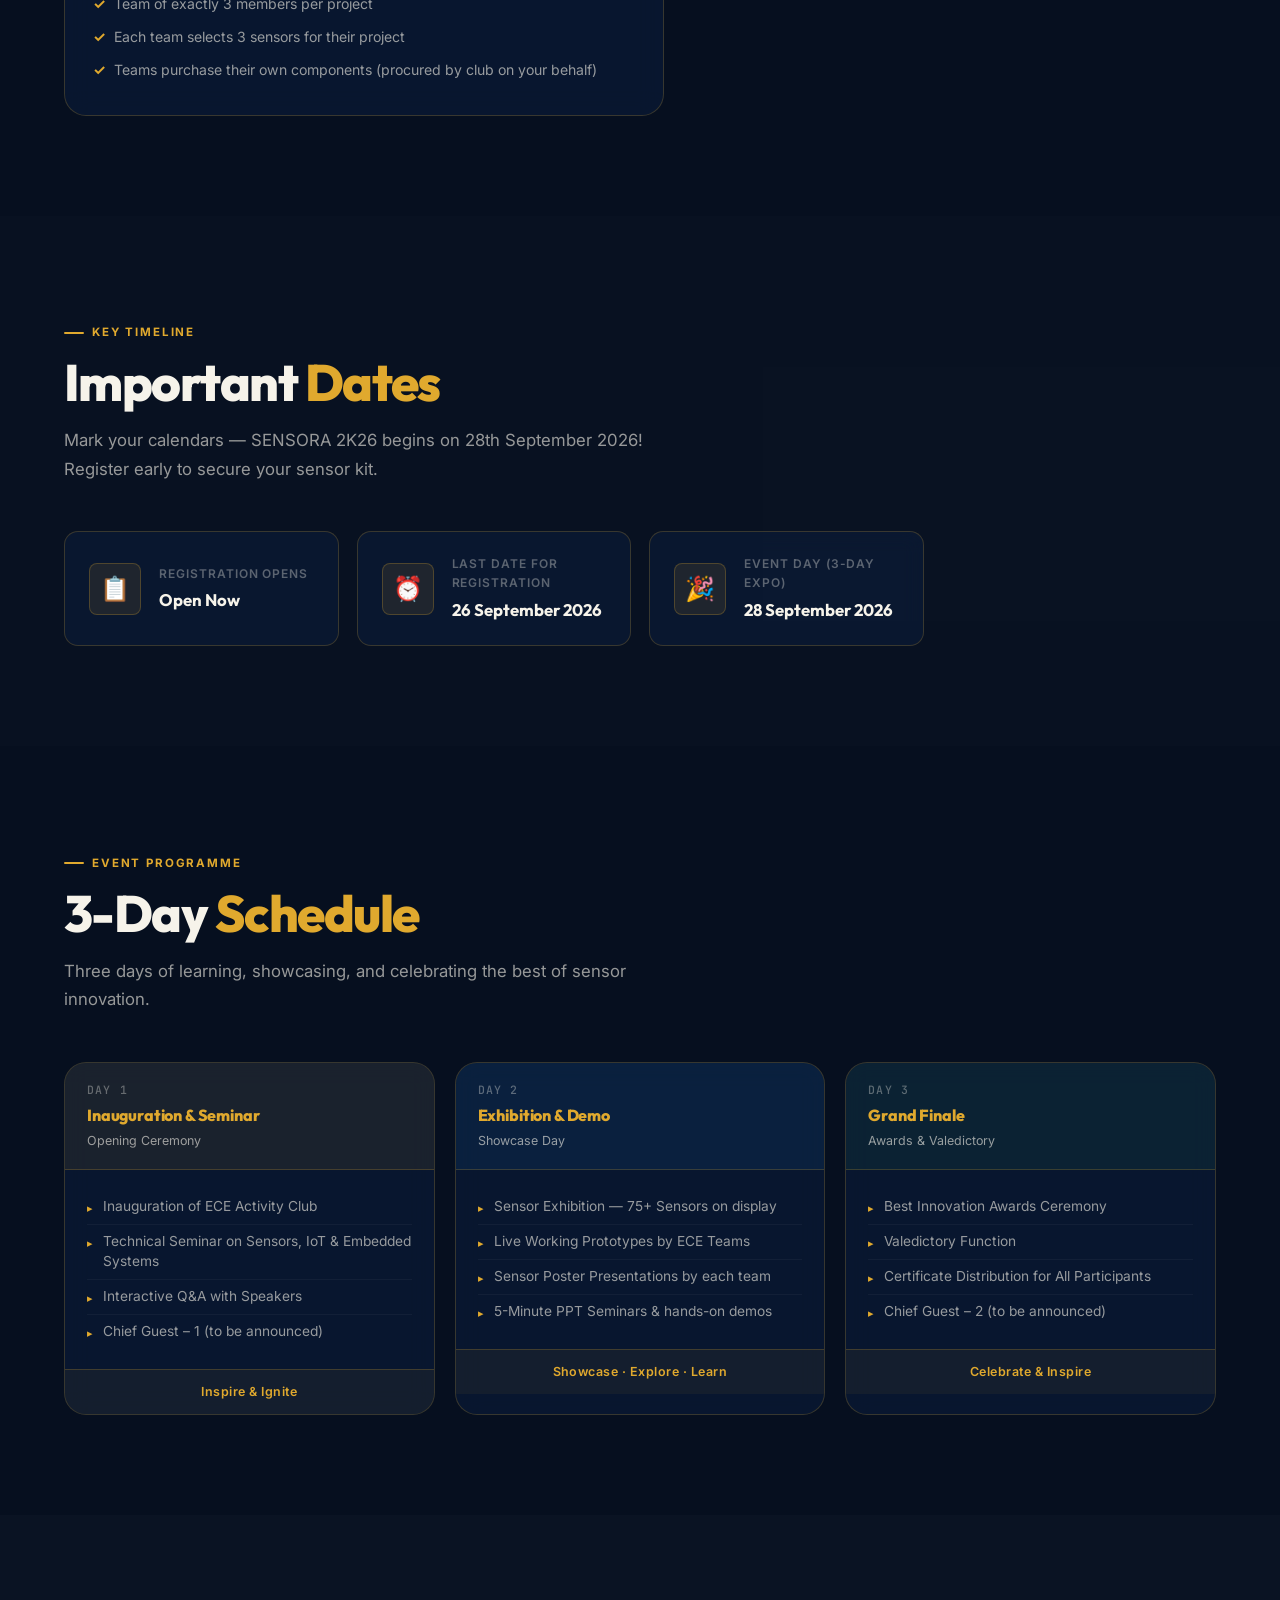
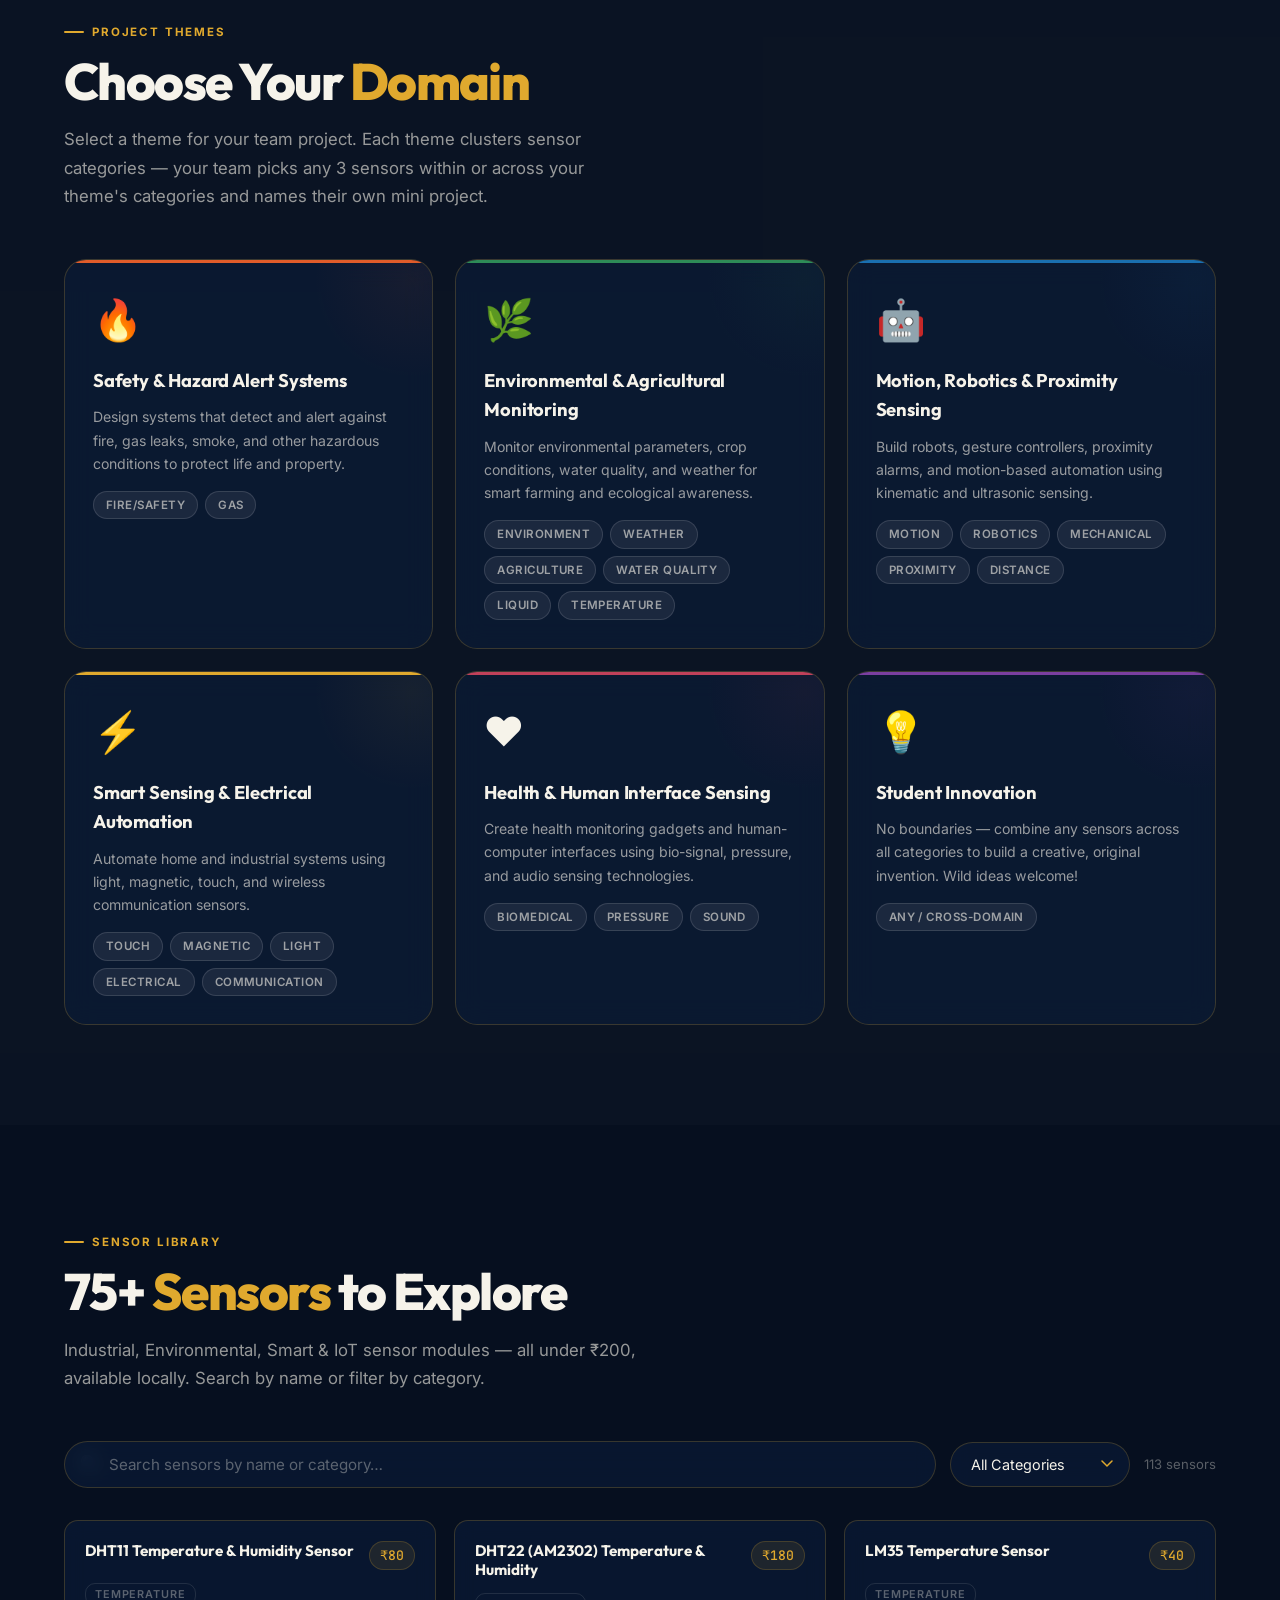
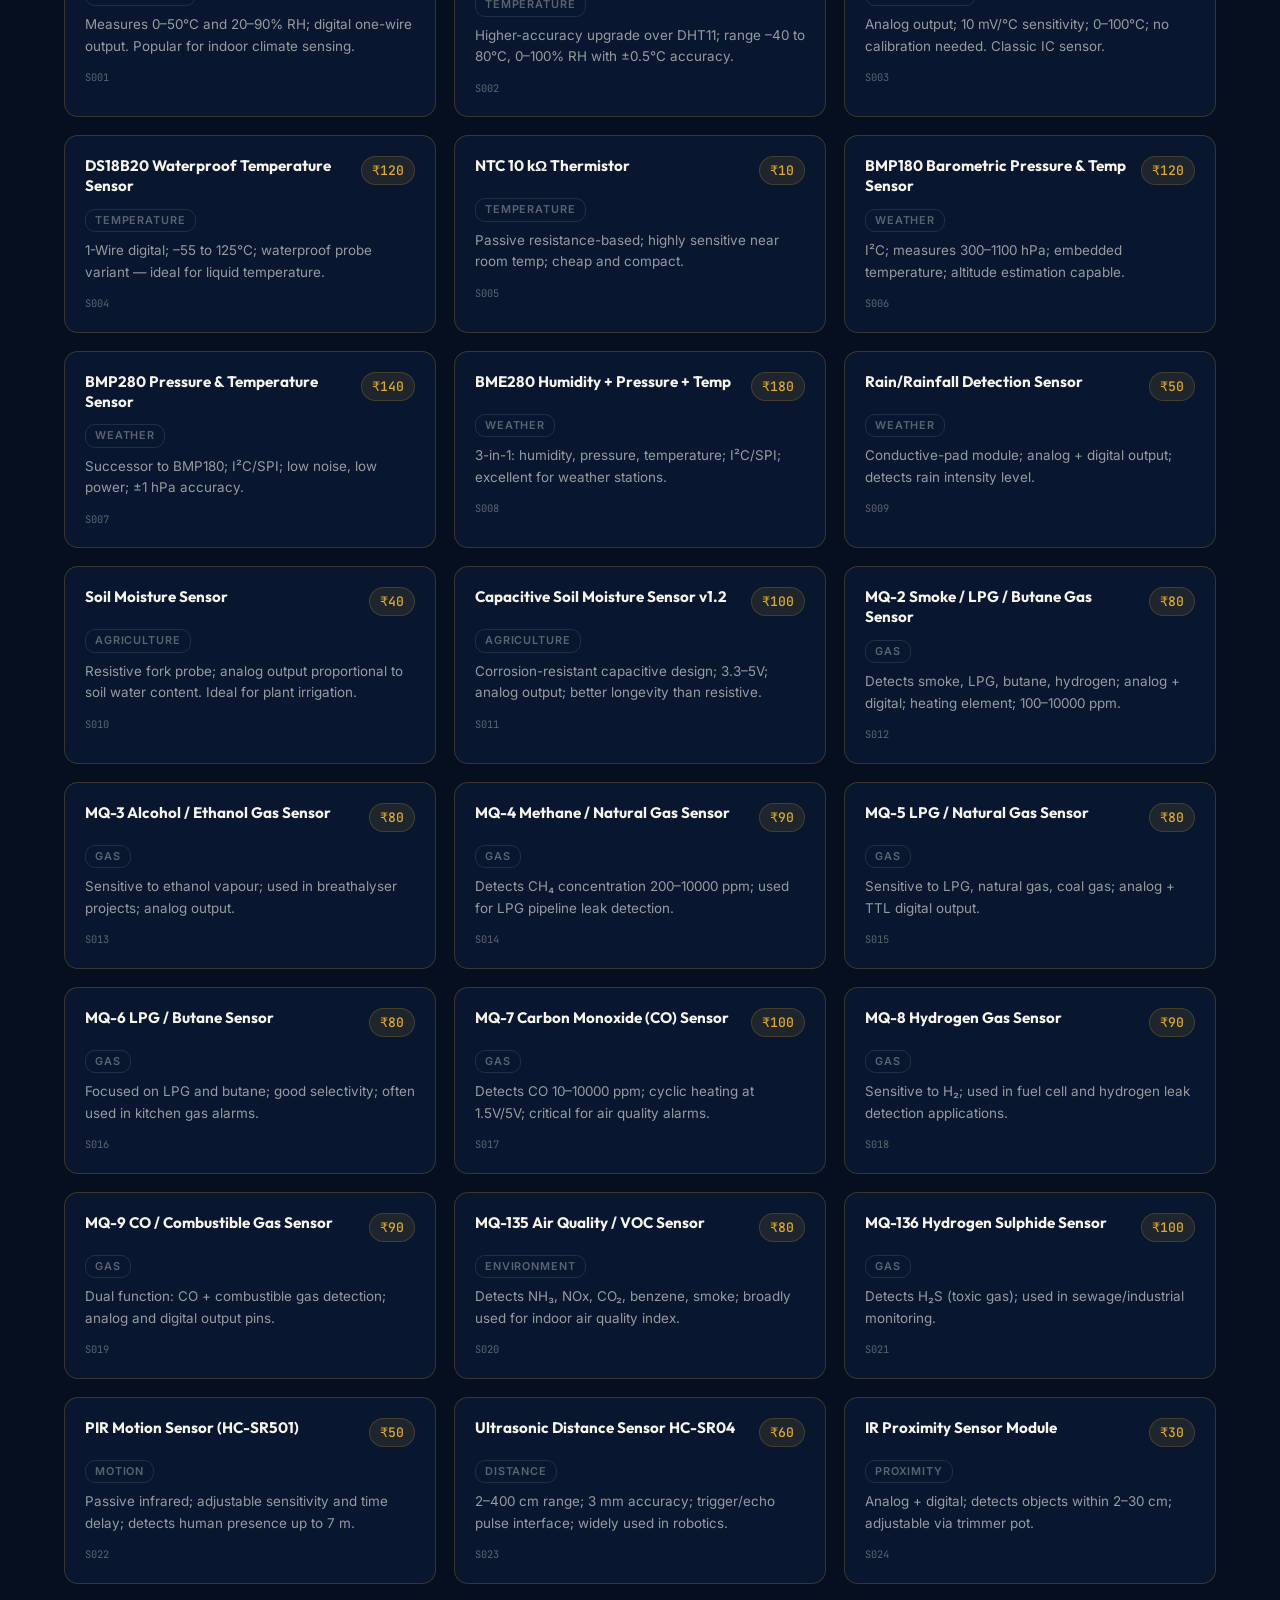
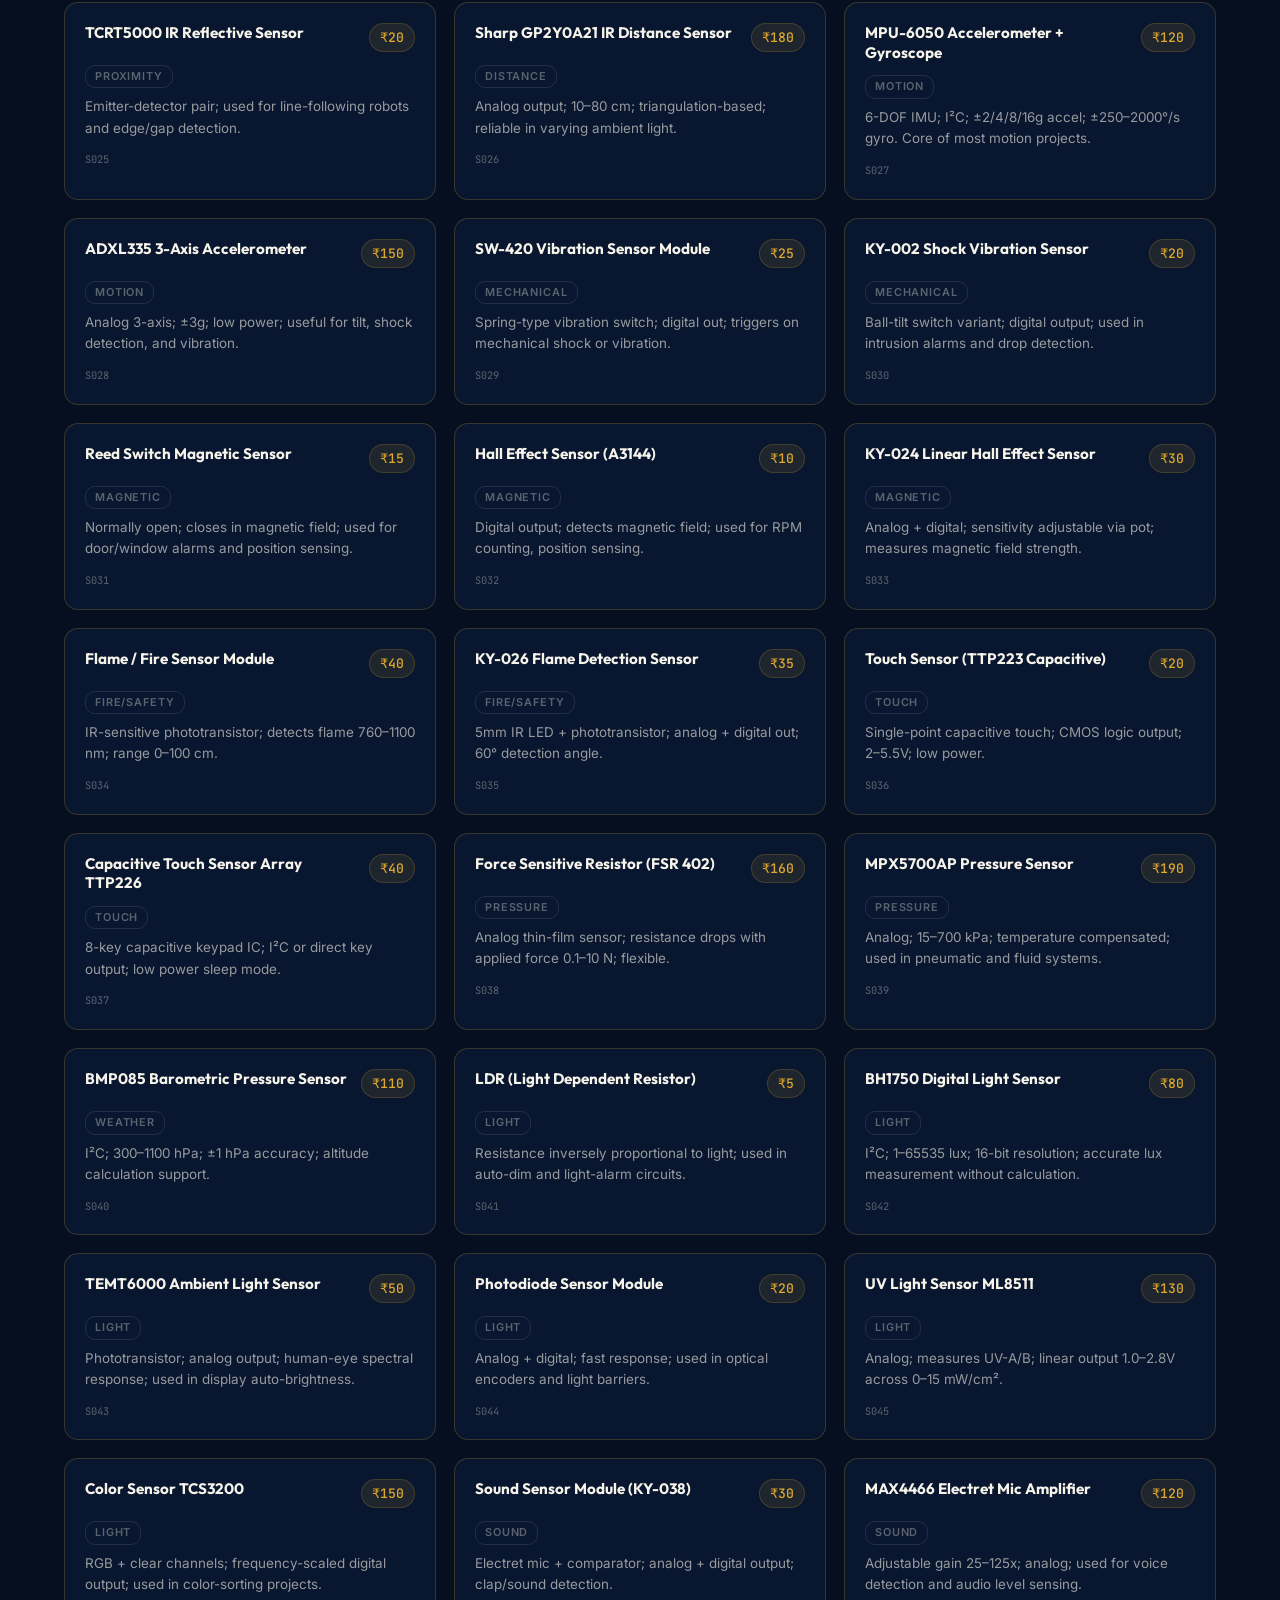
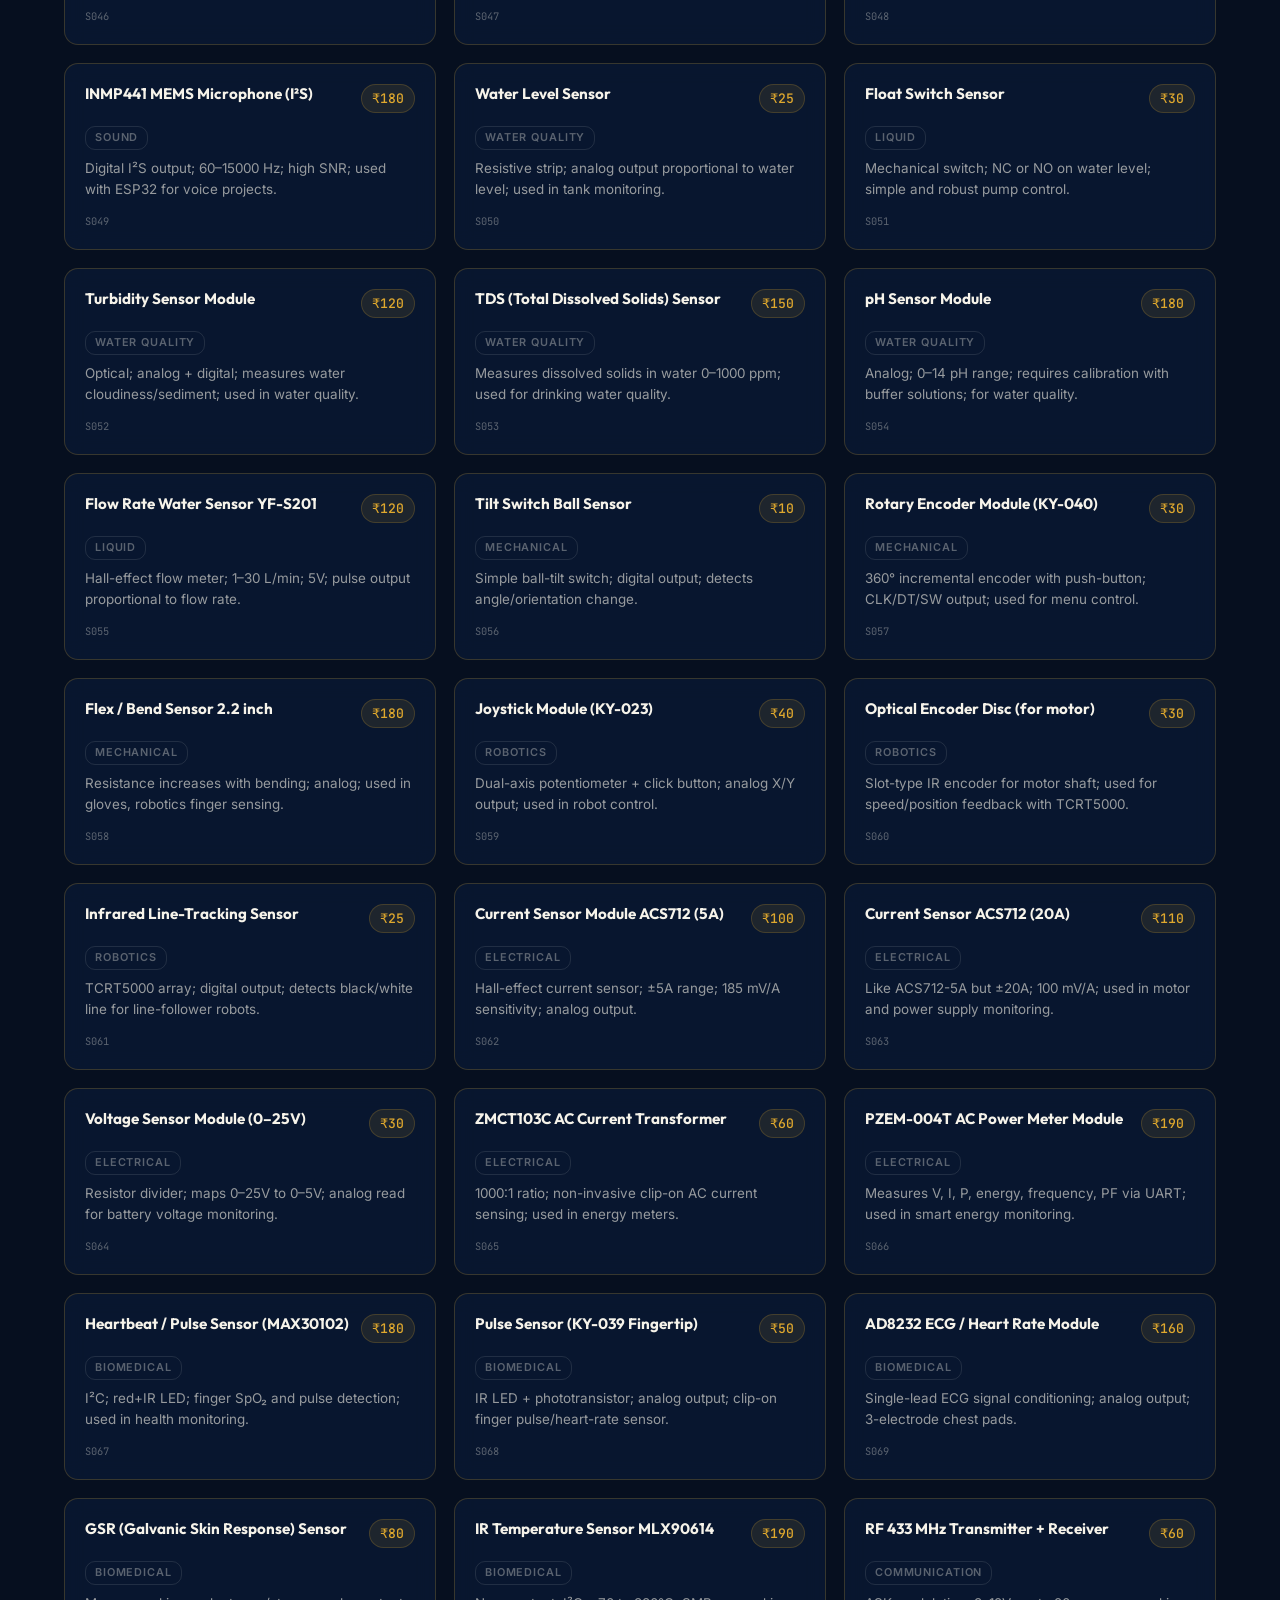
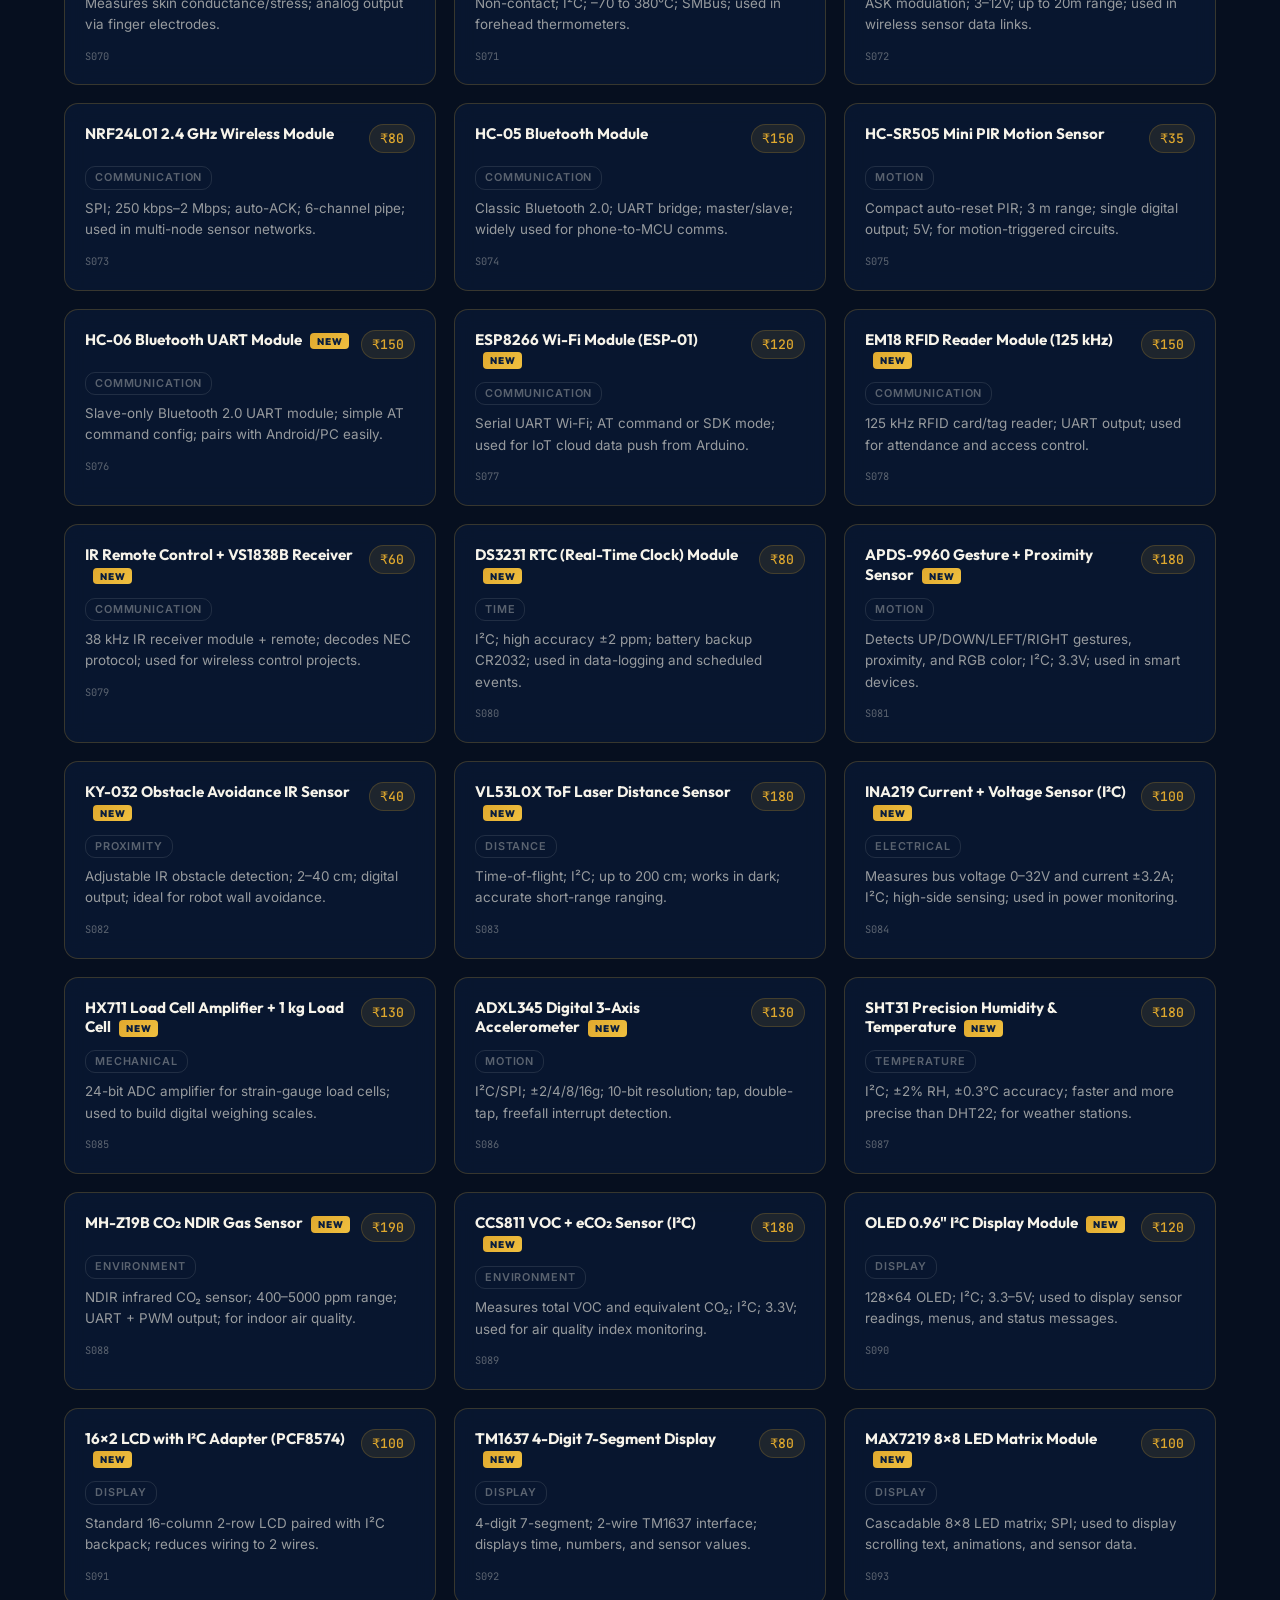
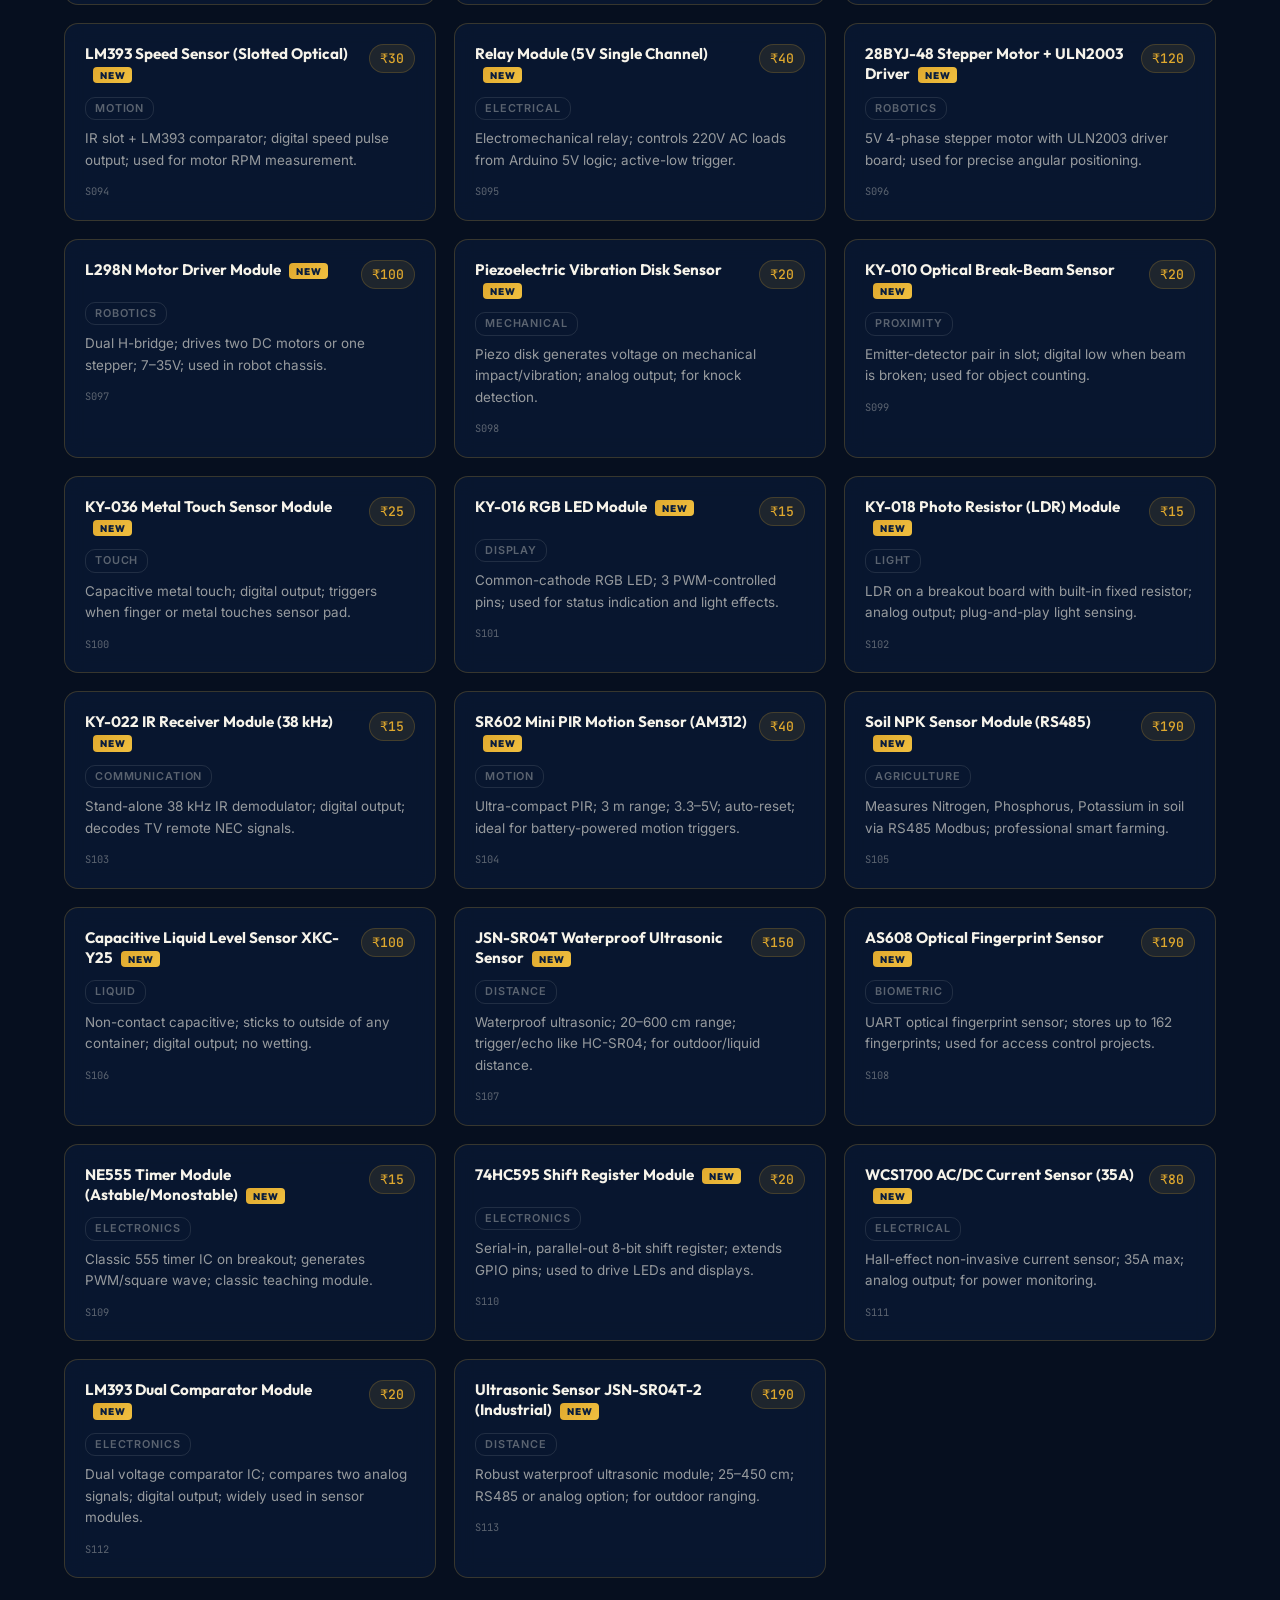
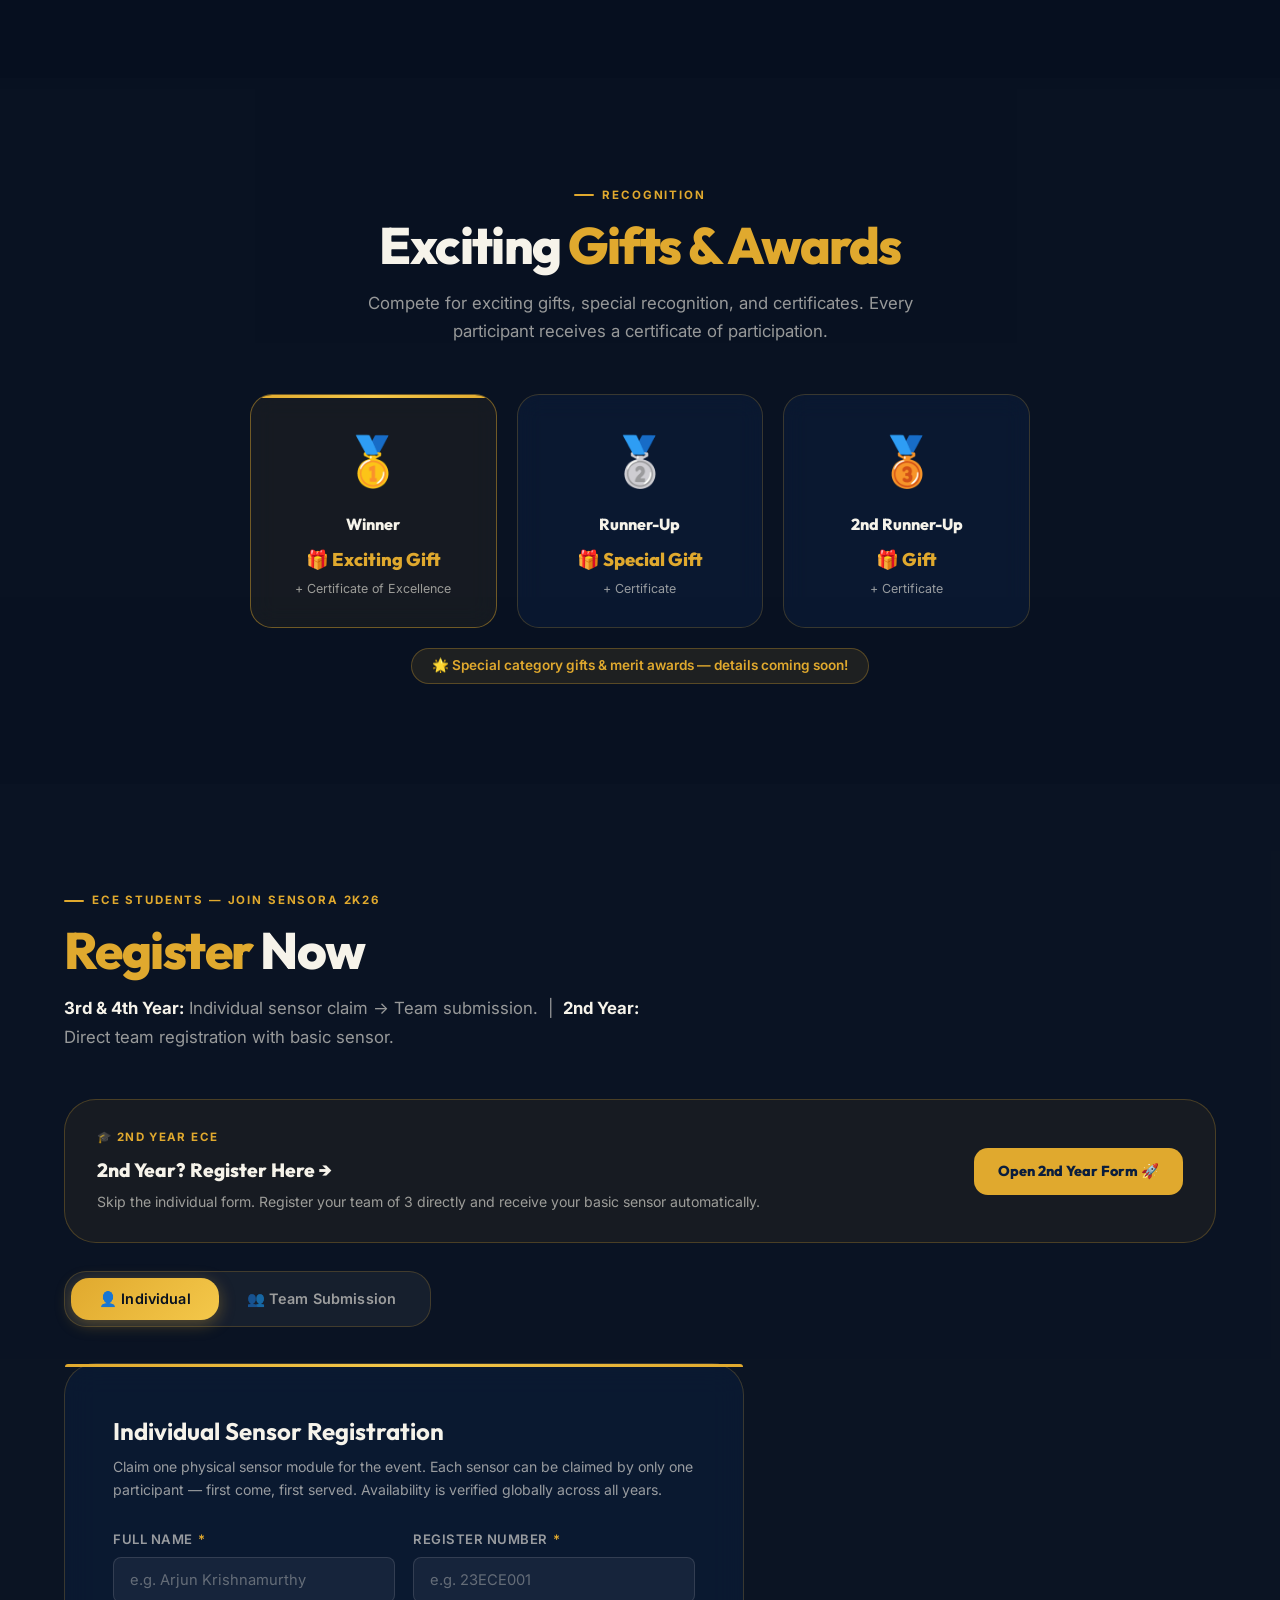
==== commit 59df20df: "Add files via upload" ====
--- a/index.html
+++ b/index.html
@@ -949,8 +949,8 @@
     <a href="#prizes">Prizes</a>
     <a href="#registration">Register</a>
     <a href="#contact">Contact</a>
-    <a href="?admin=1" id="admin-link"
-       onclick="document.getElementById('admin').style.display='block';return true;">
+    <a href="#admin" id="admin-link"
+       onclick="if(window.openAdminSection){window.openAdminSection();return false;}document.getElementById('admin').style.display='block';return true;">
       Coordinators
     </a>
   </div>
@@ -1000,8 +1000,9 @@
      Scripts
 ═══════════════════════════════════════════════════════ -->
 <script>
-  if (window.location.search.includes('admin=1')) {
-    document.getElementById('admin').style.display = 'block';
+  if (window.location.search.includes('admin=1') || window.location.hash.toLowerCase().includes('admin')) {
+    const el = document.getElementById('admin');
+    if (el) el.style.display = 'block';
   }
 </script>
 <script src="data/sensors-data.js"></script>
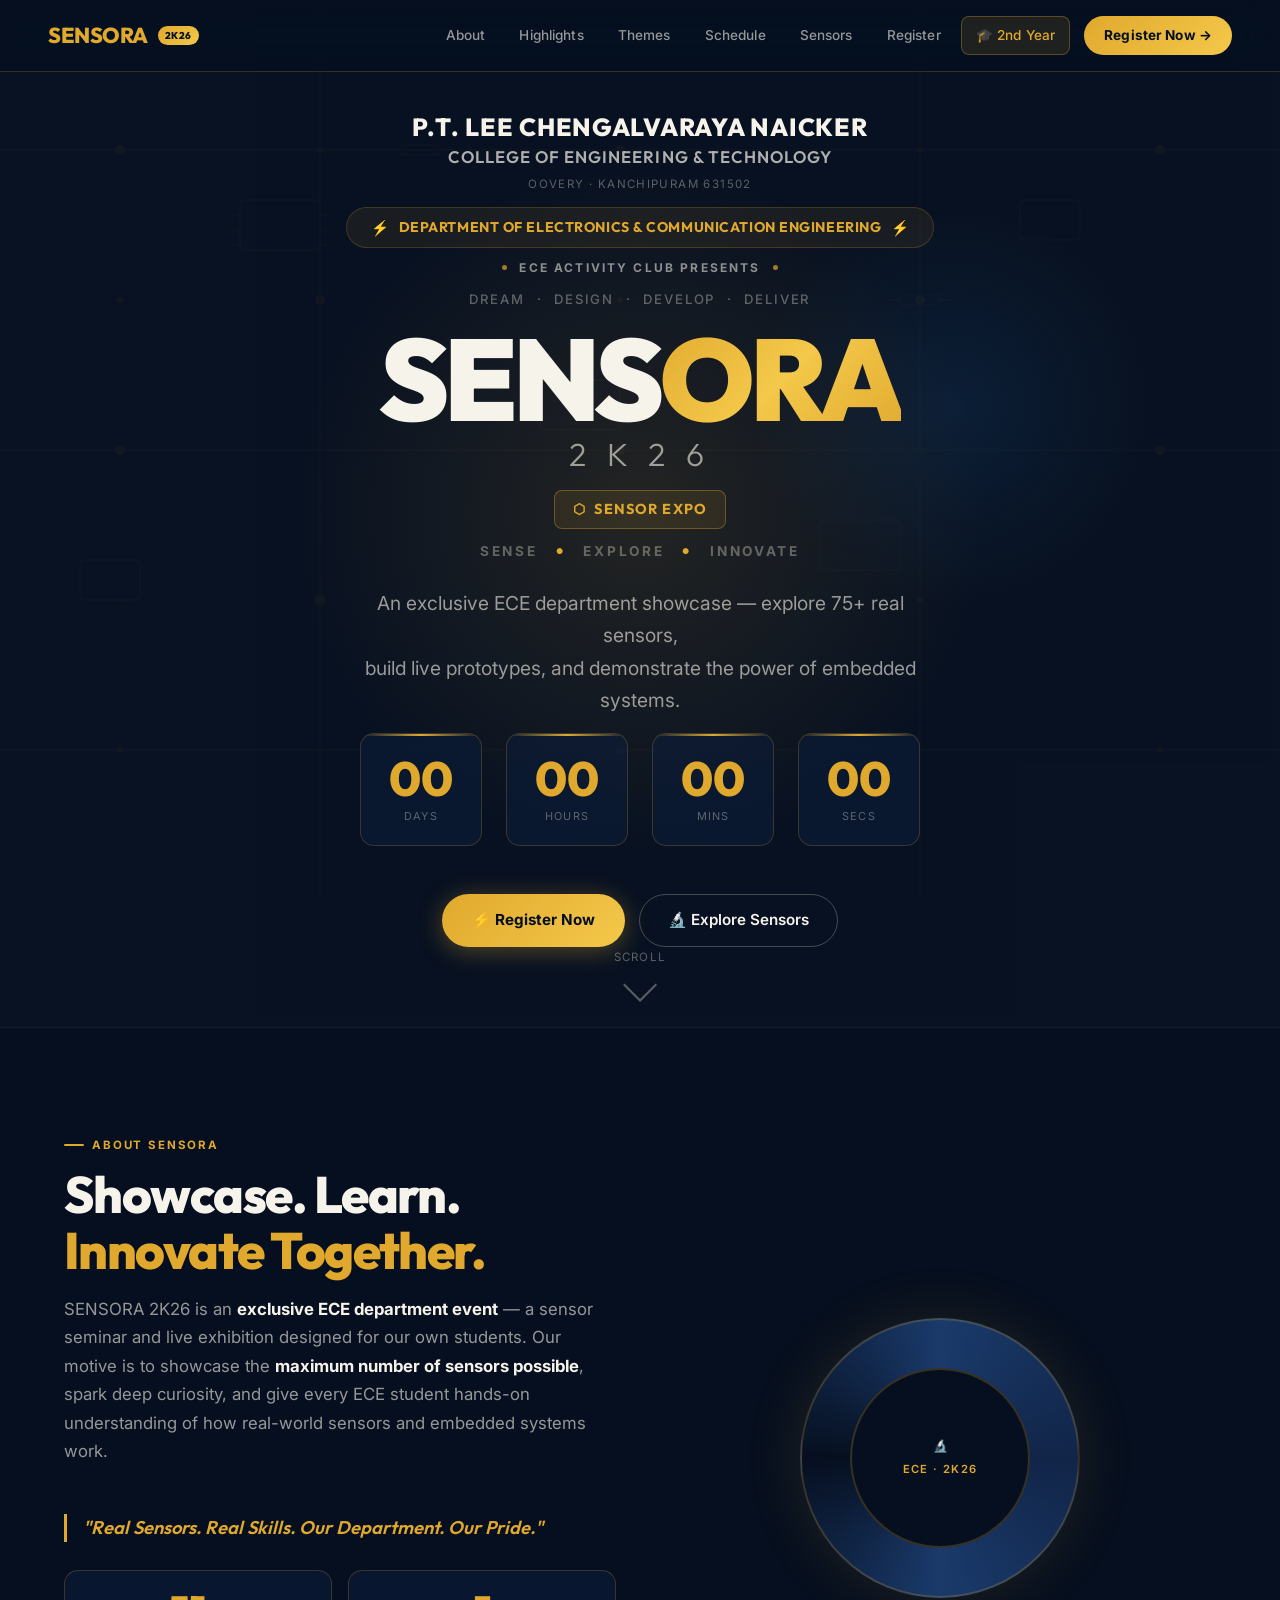
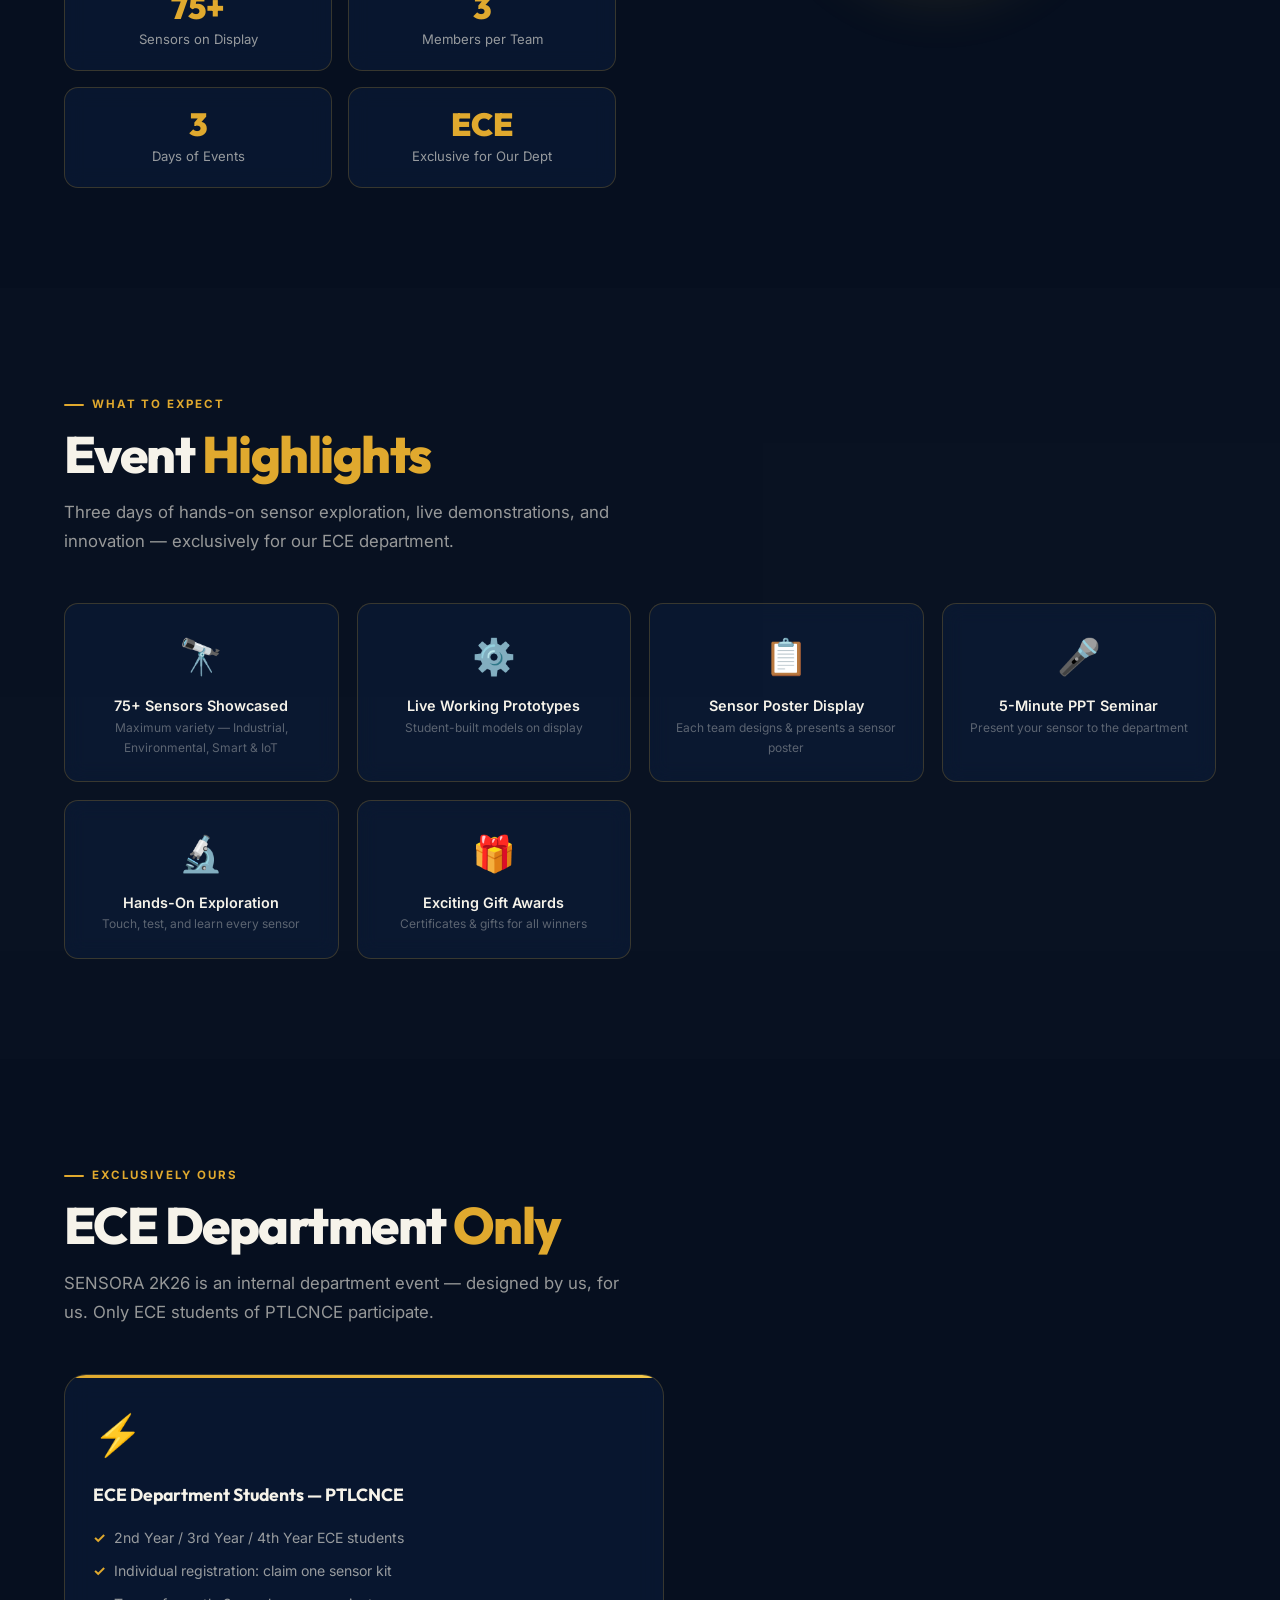
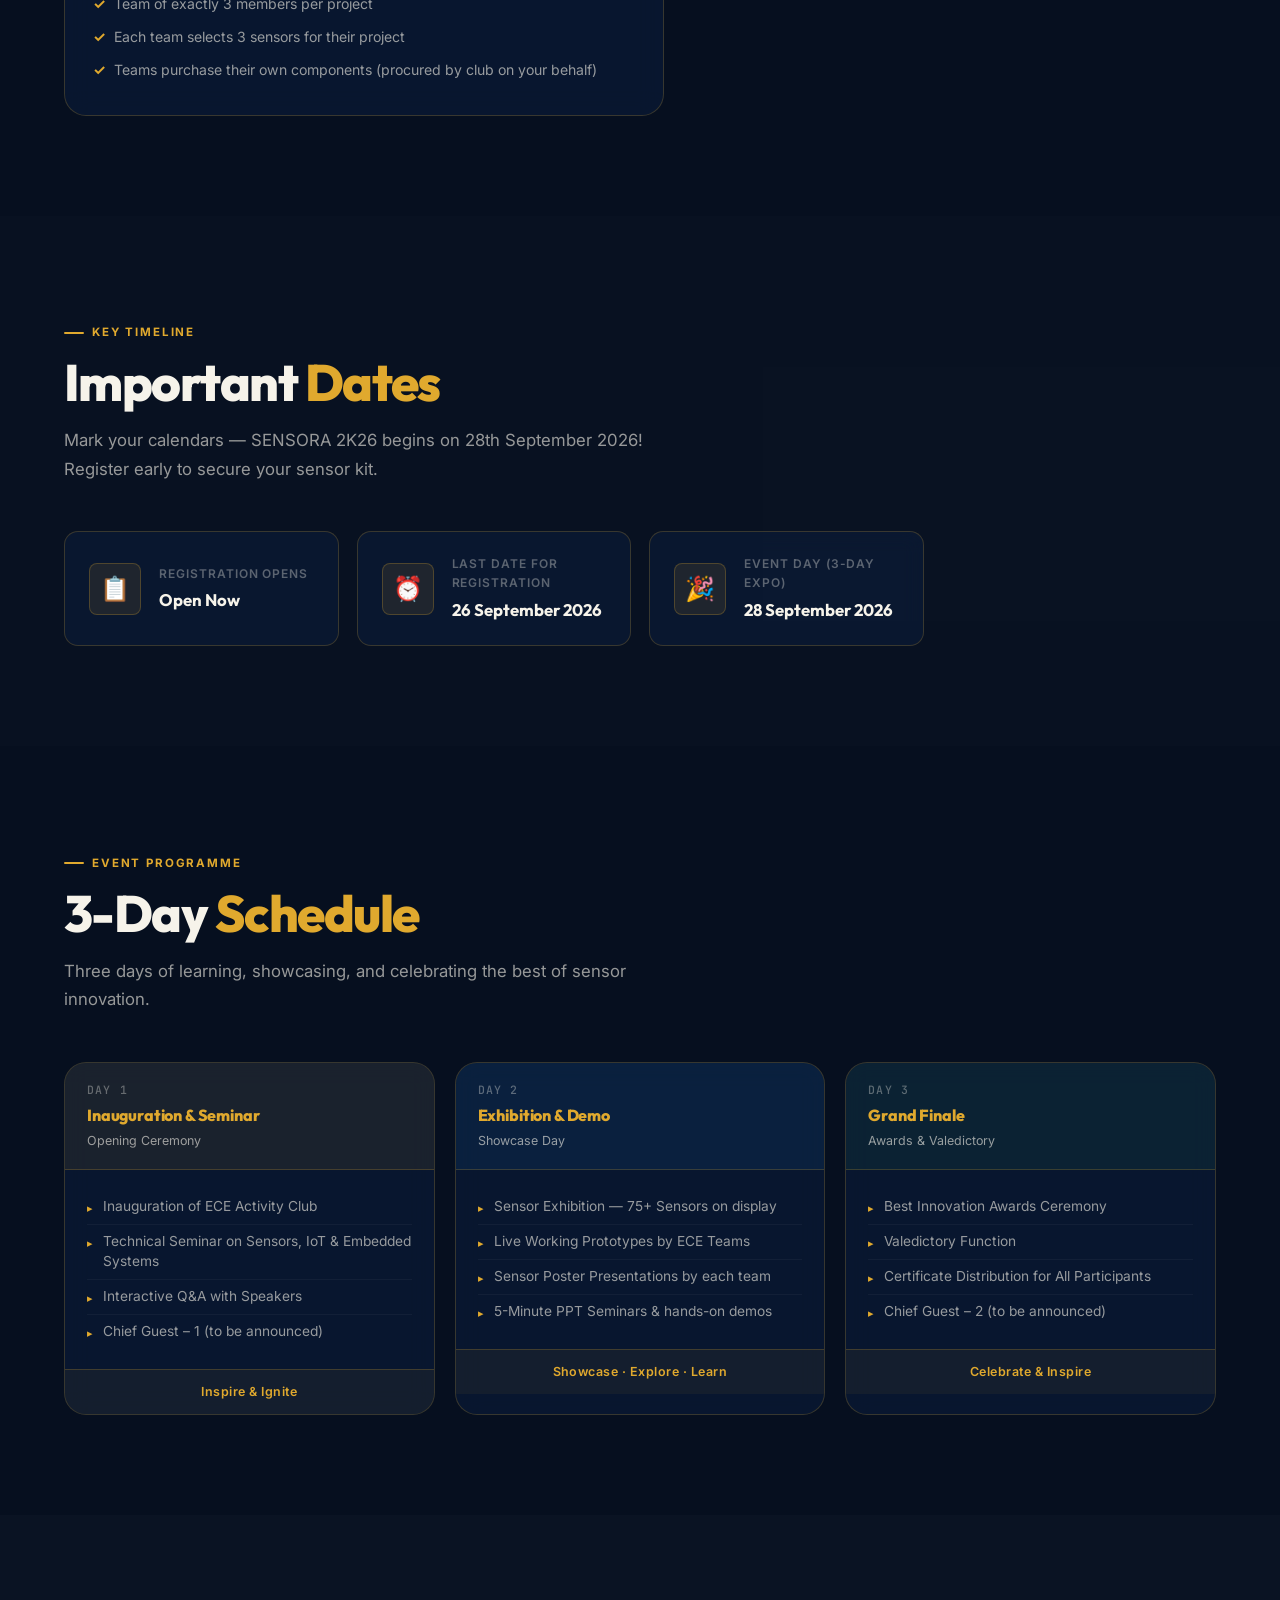
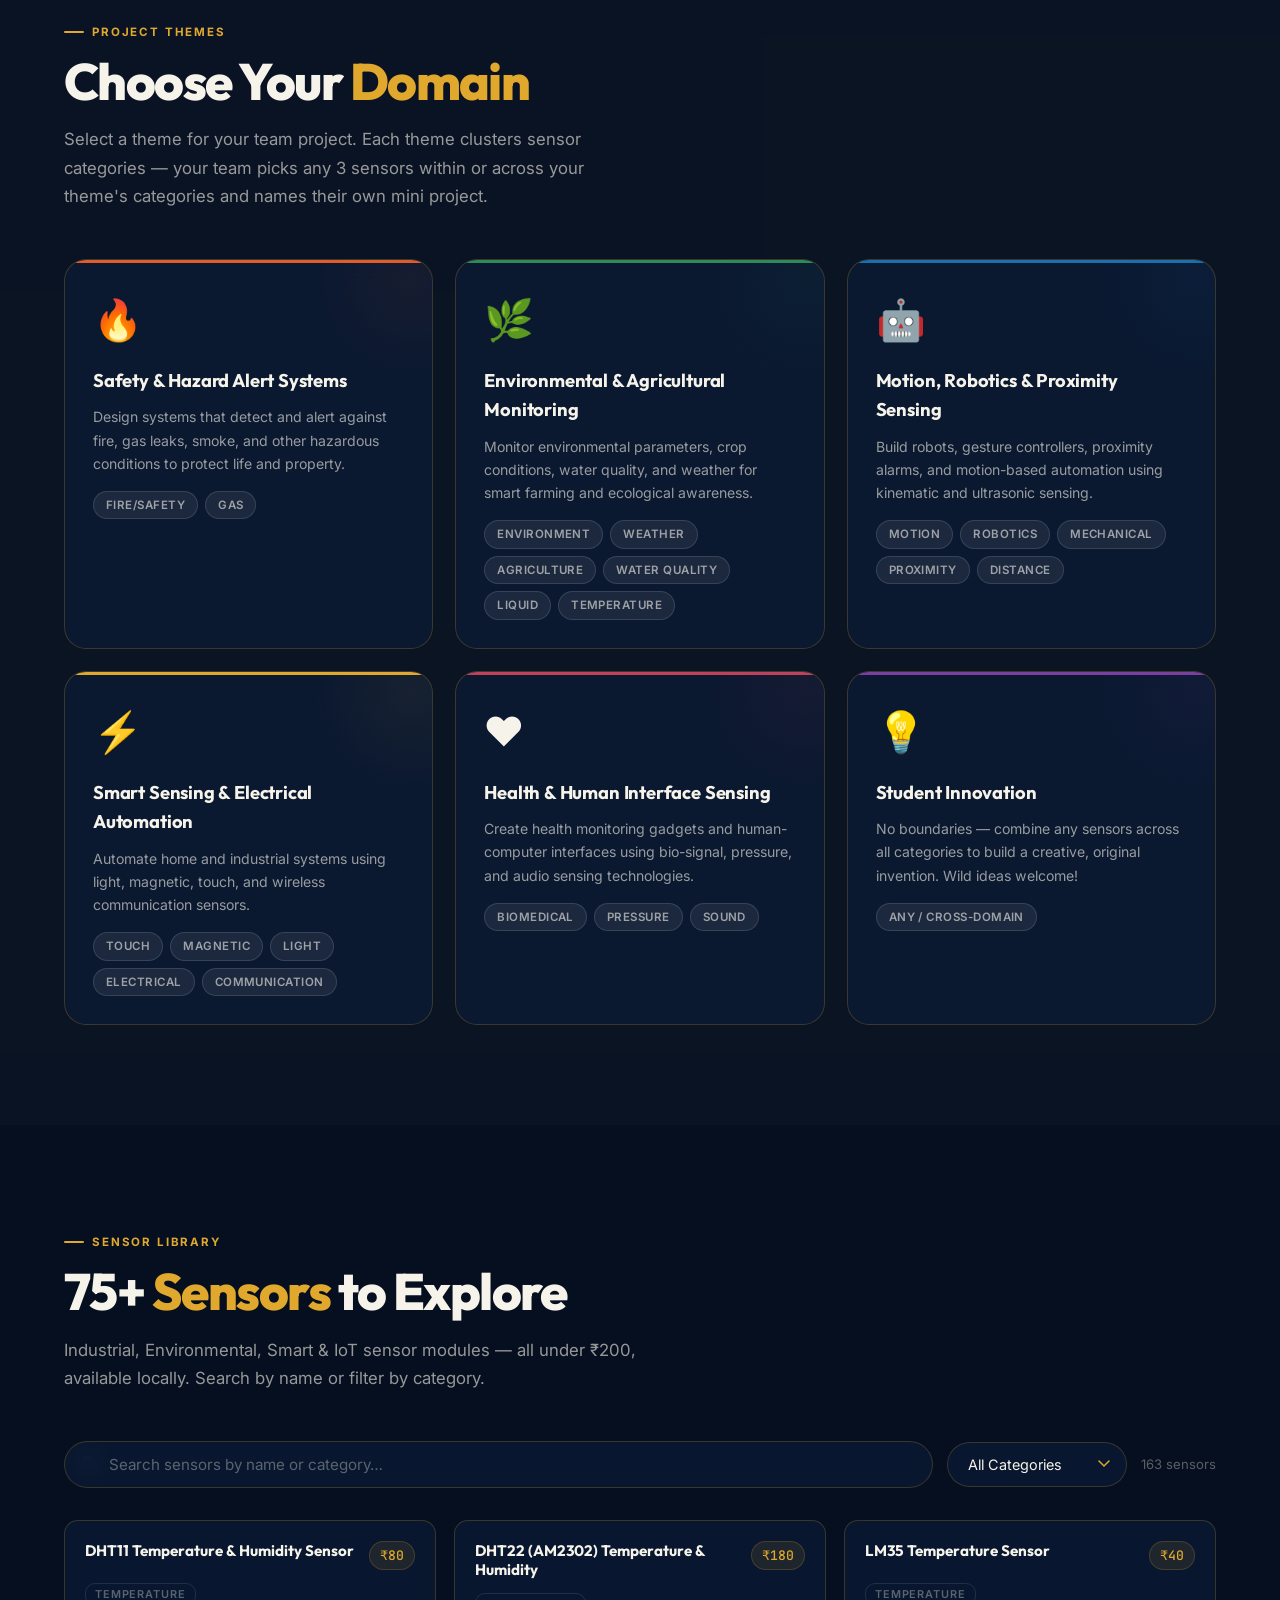
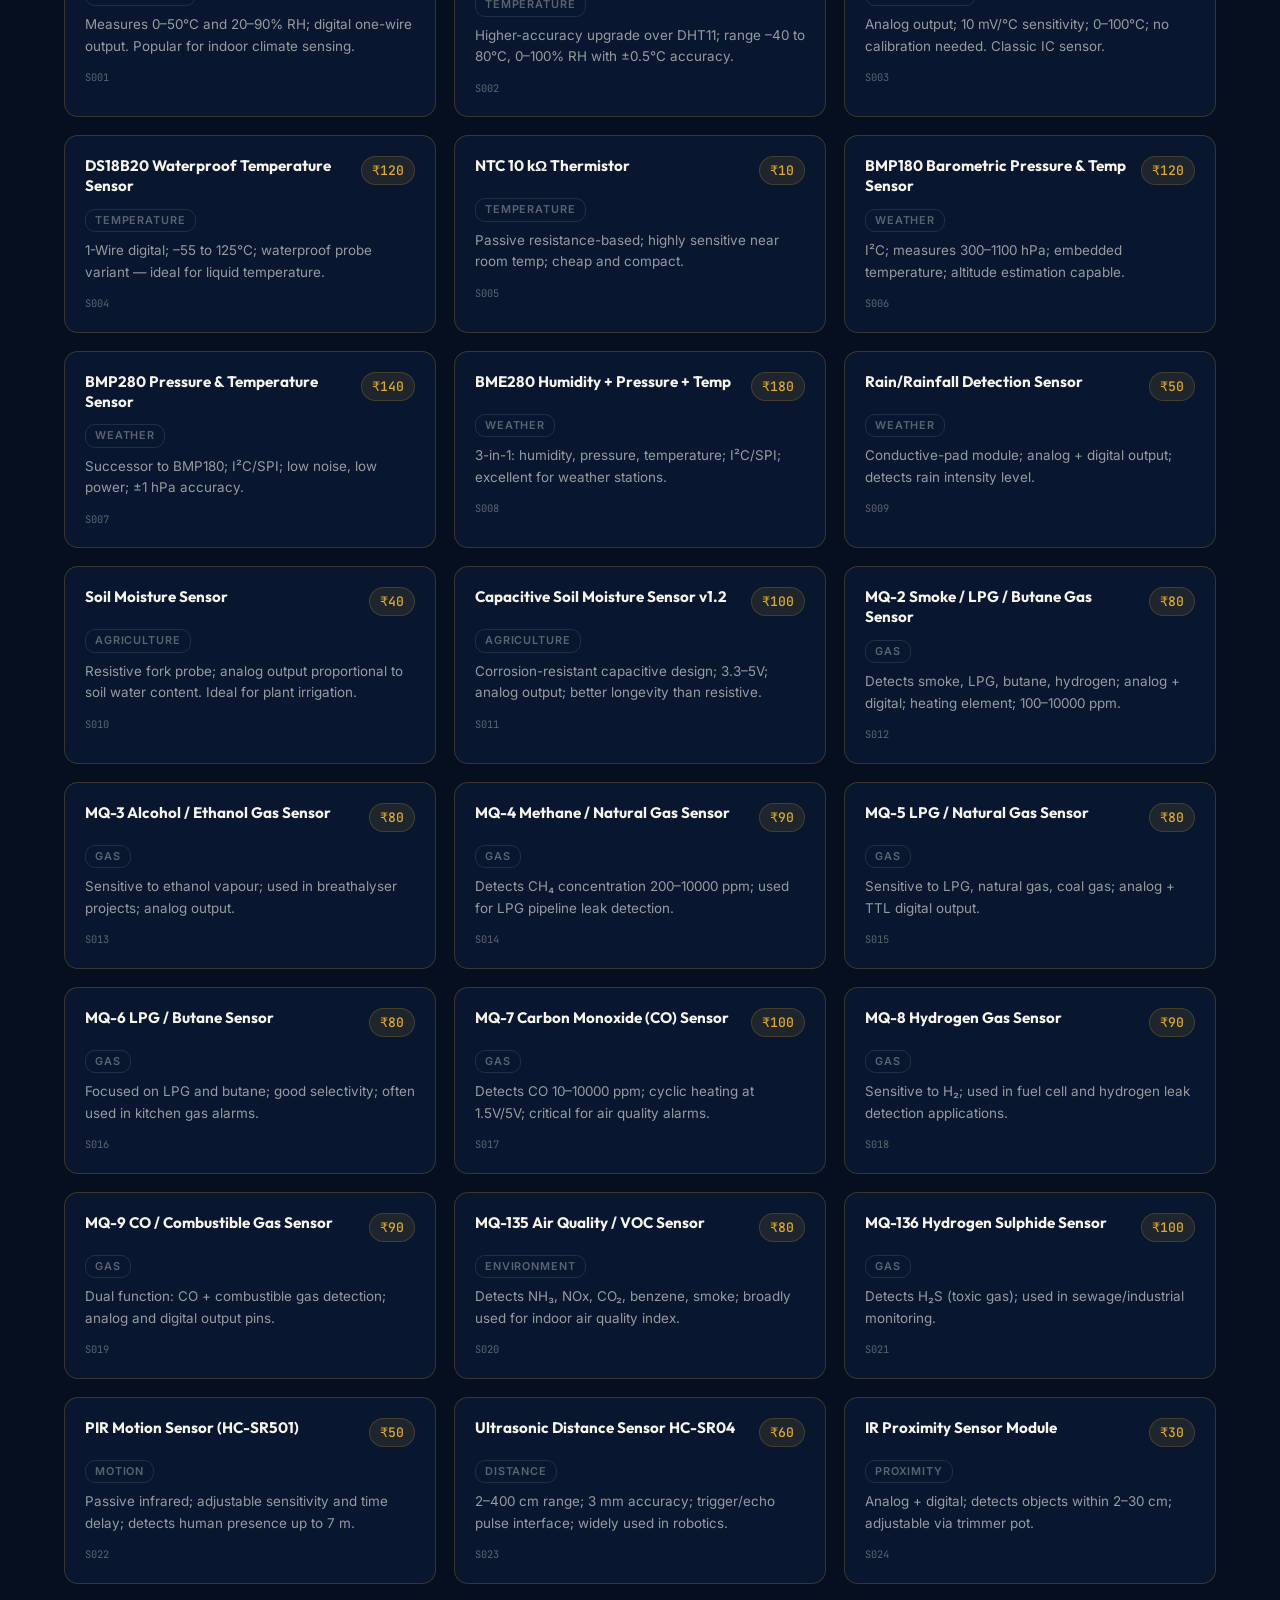
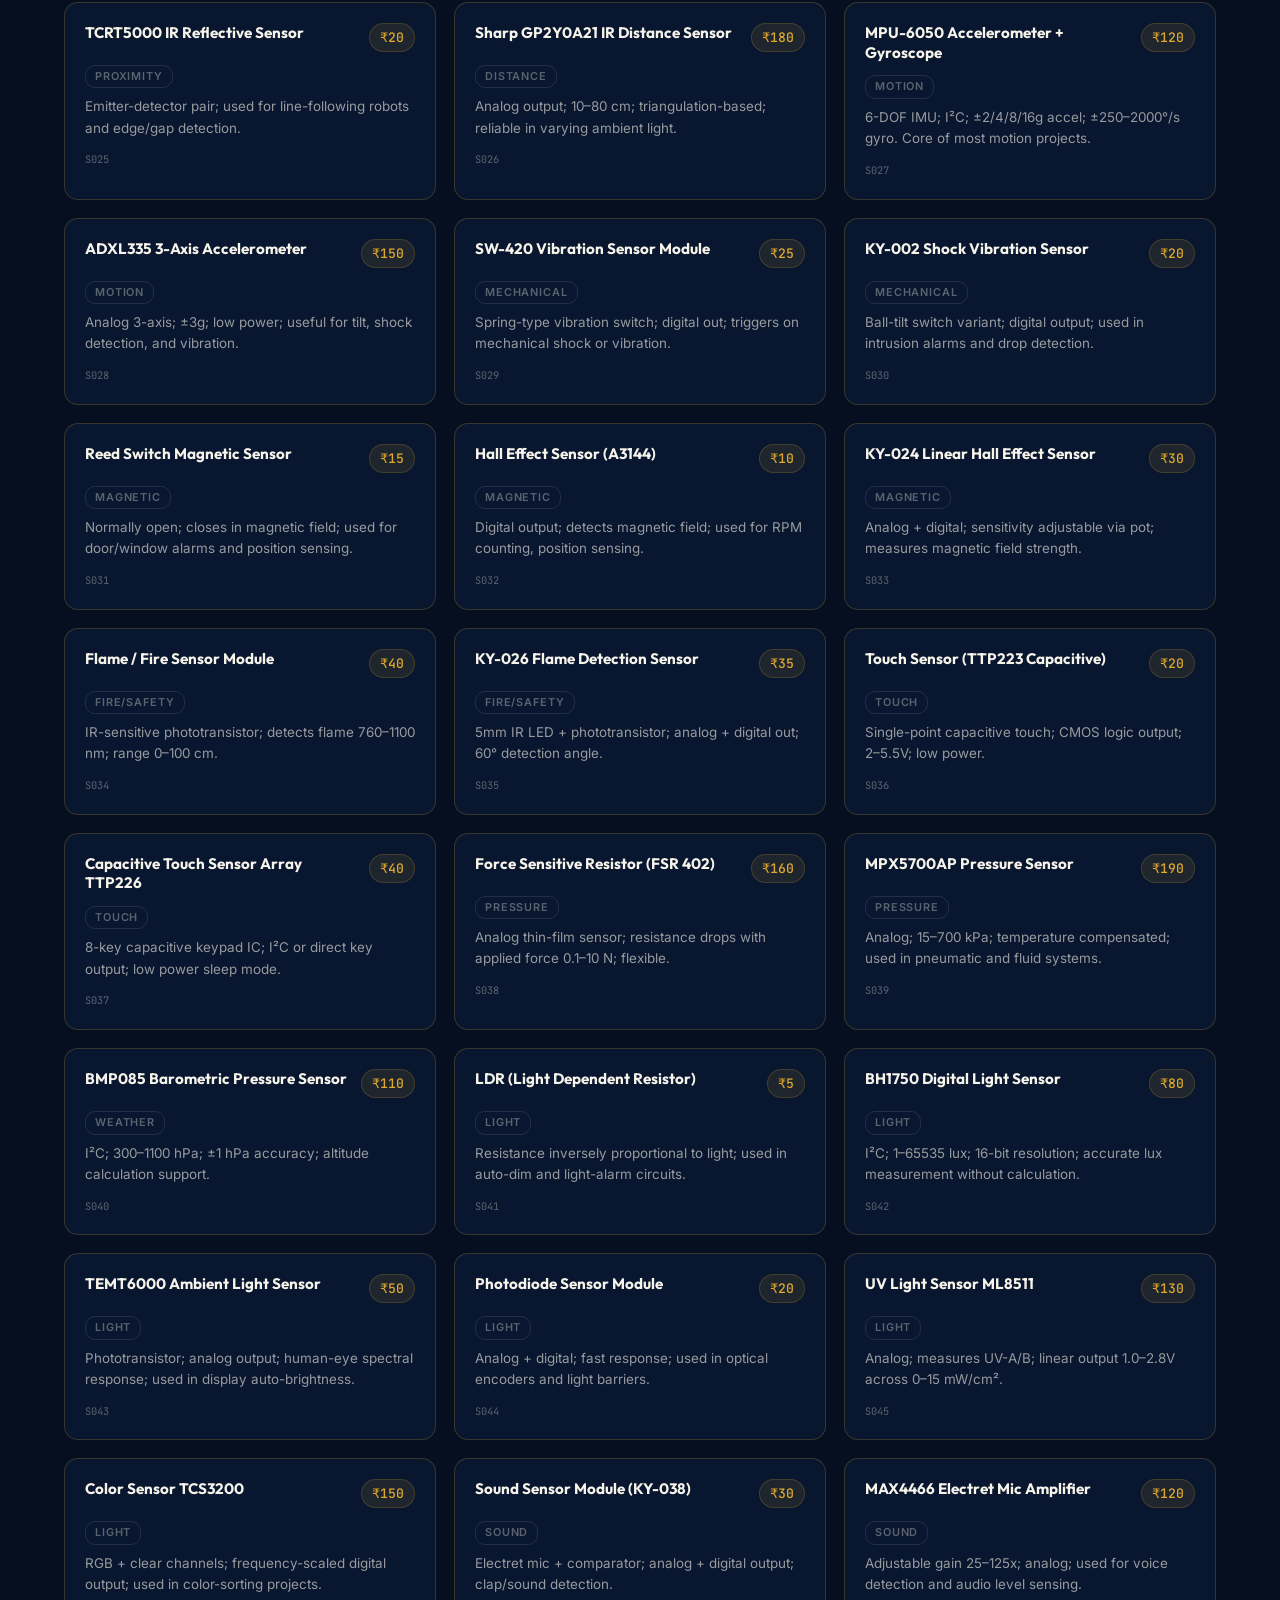
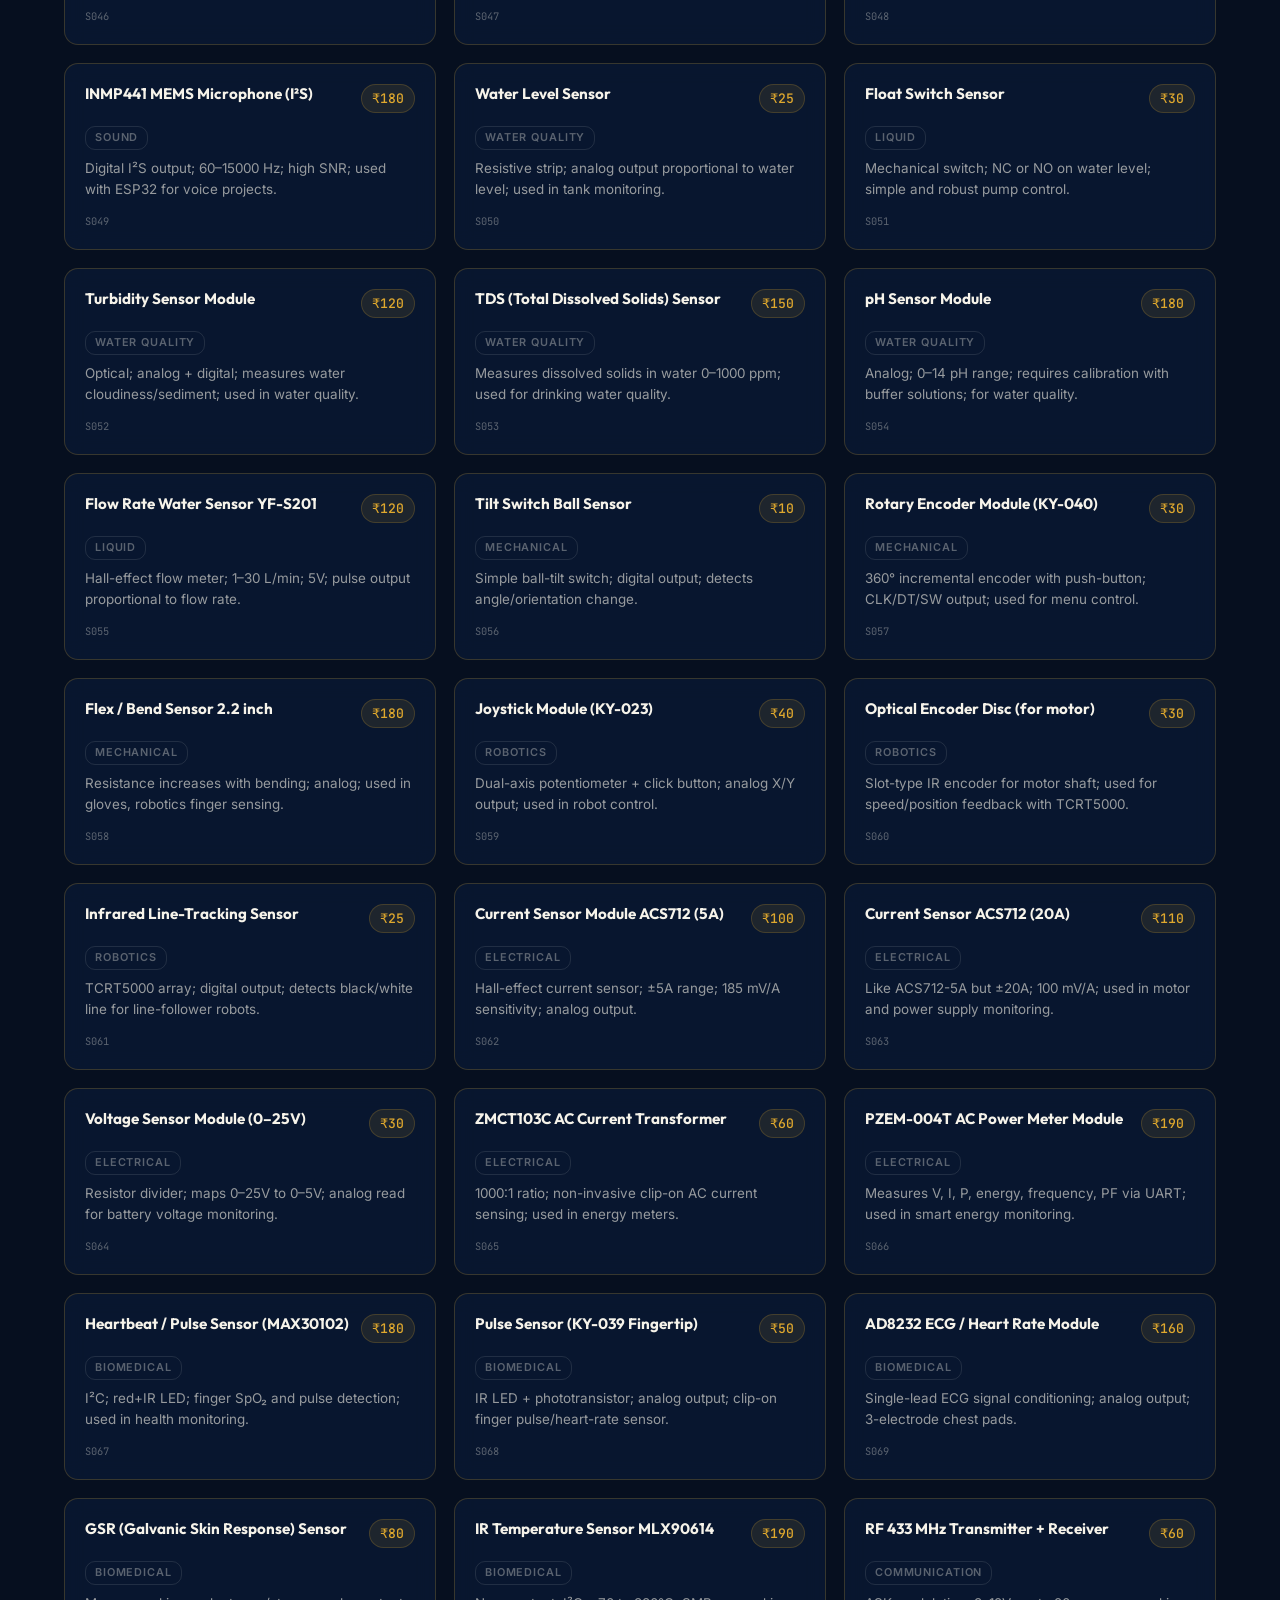
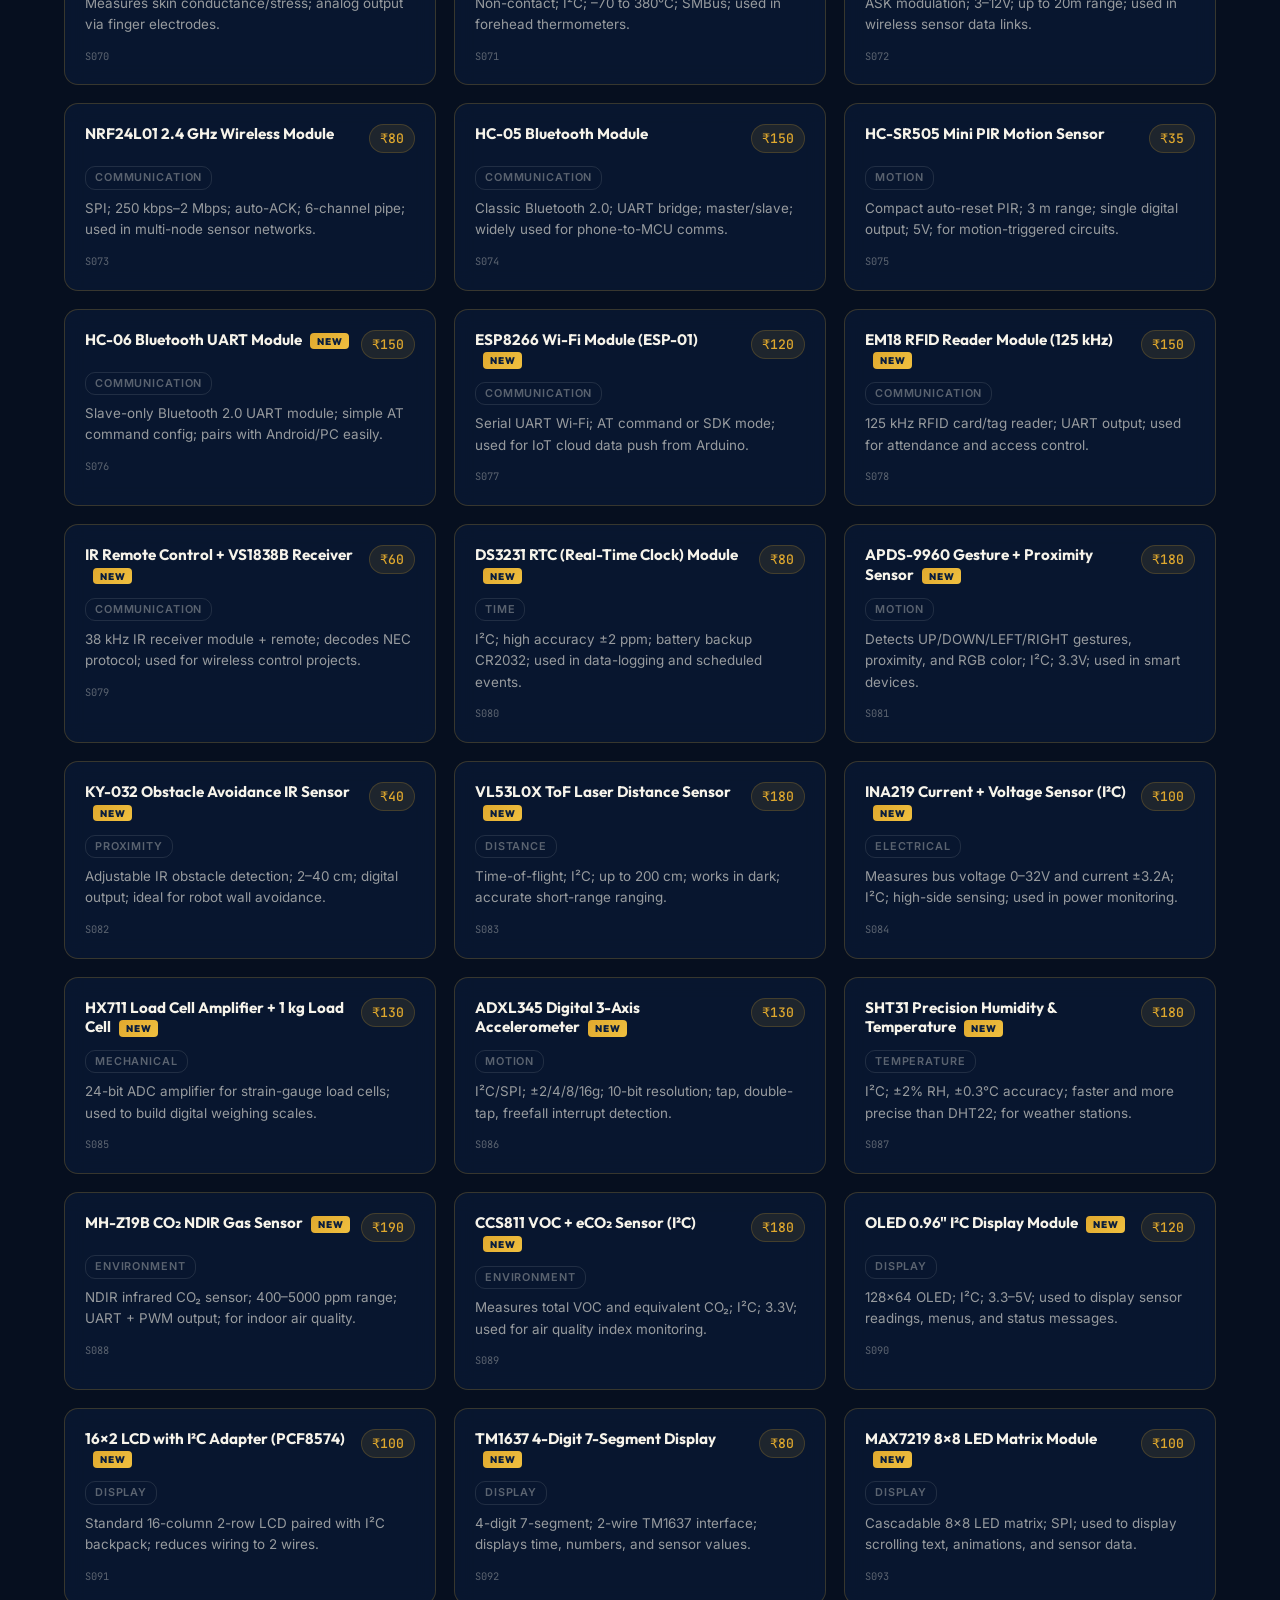
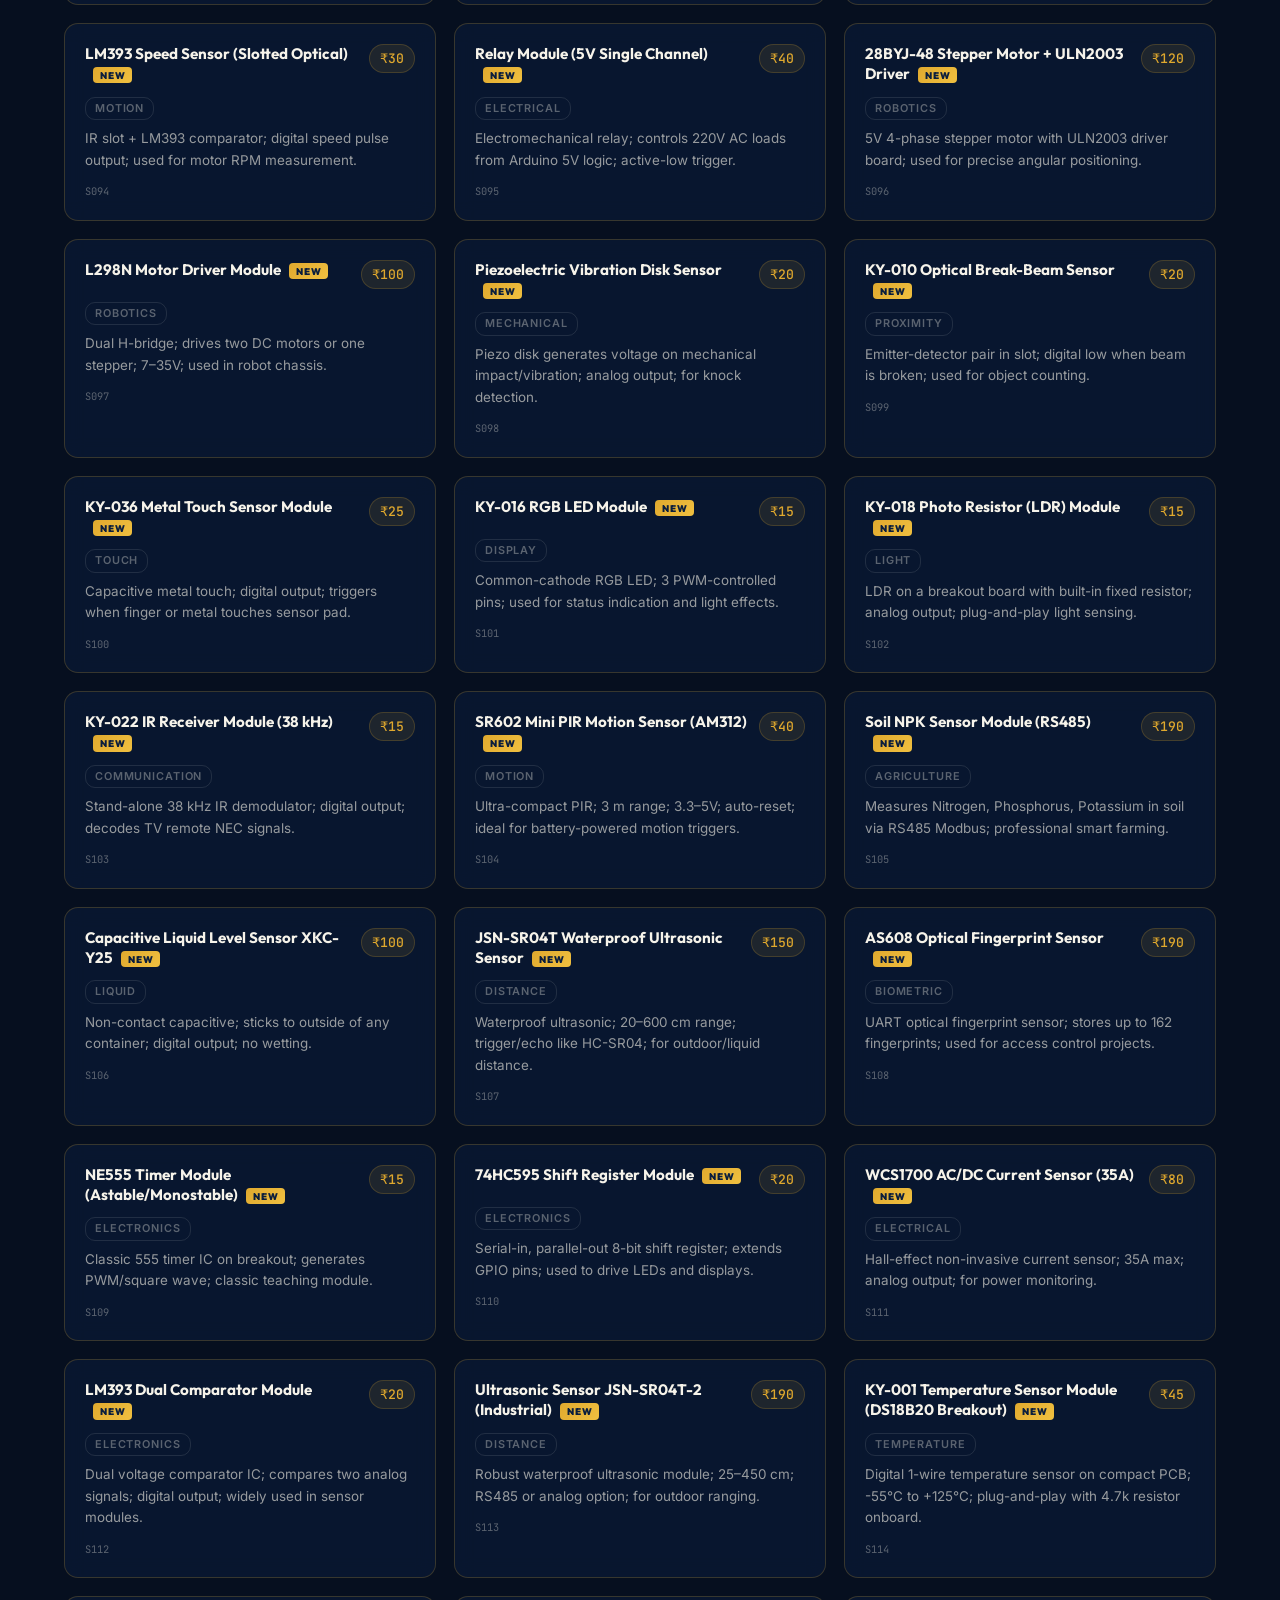
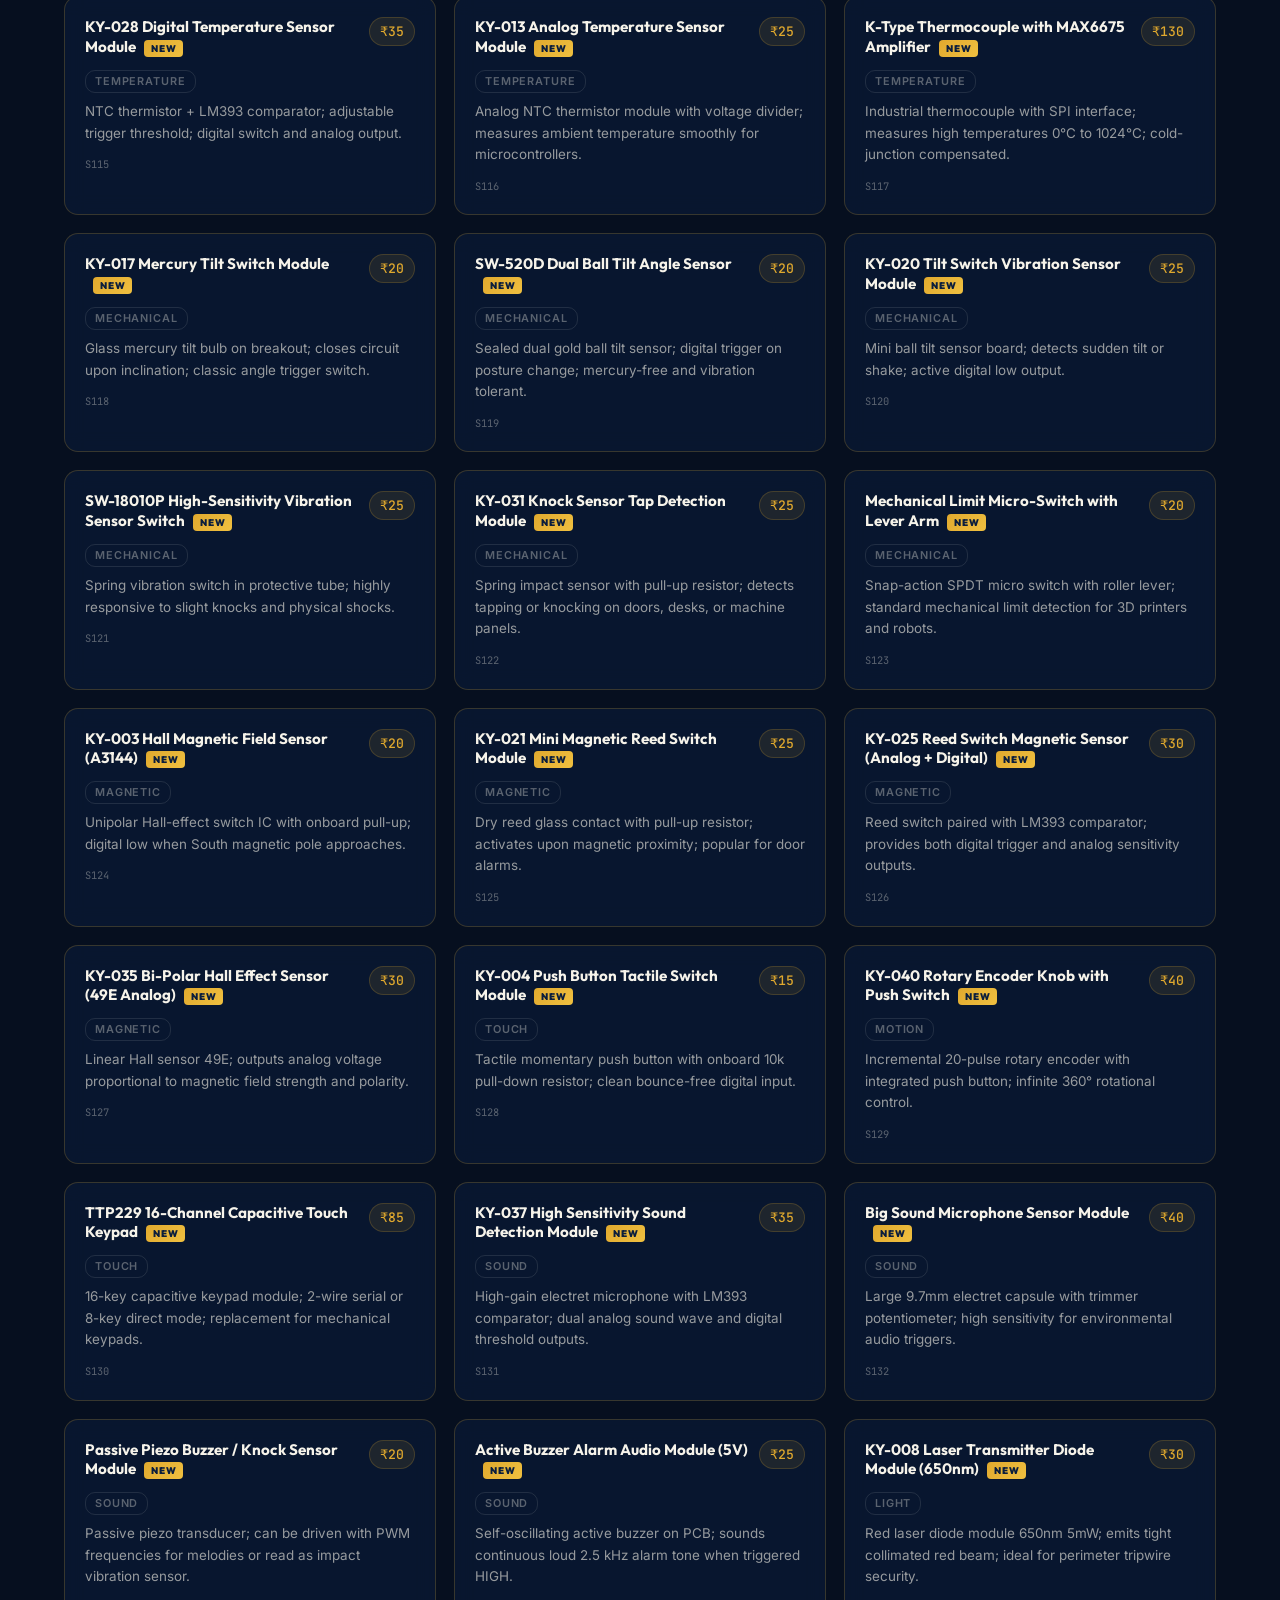
==== commit 406cbdd0: "Add files via upload" ====
--- a/index.html
+++ b/index.html
@@ -7,7 +7,7 @@
   <meta name="keywords" content="SENSORA 2K26, ECE Activity Club, Sensor Expo, PTLCNCE, Kanchipuram, sensor modules, IoT, embedded systems, ECE fest 2026" />
   <meta name="theme-color" content="#0b1e3d" />
   <meta property="og:title" content="SENSORA 2K26 — Sensor Expo | ECE Activity Club" />
-  <meta property="og:description" content="113+ sensors on display. Live demos, expert talks, innovation awards. Sense. Explore. Innovate." />
+  <meta property="og:description" content="163+ sensors on display. Live demos, expert talks, innovation awards. Sense. Explore. Innovate." />
   <meta property="og:type" content="website" />
   <title>SENSORA 2K26 | Sensor Expo — ECE Activity Club · PTLCNCE</title>
   <link rel="preconnect" href="https://fonts.googleapis.com" />
@@ -647,7 +647,7 @@
             </div>
 
             <div class="full form-rules">
-              <strong>📋 Rules:</strong> Each participant may claim <strong>only one sensor</strong> from the <strong>113-sensor catalog</strong>.
+              <strong>📋 Rules:</strong> Each participant may claim <strong>only one sensor</strong> from the <strong>163-sensor catalog</strong>.
               Sensor availability is checked globally across 3rd and 4th year registrations at submission time.
               You may also type a sensor not in the catalog — it will be checked for availability.
             </div>
